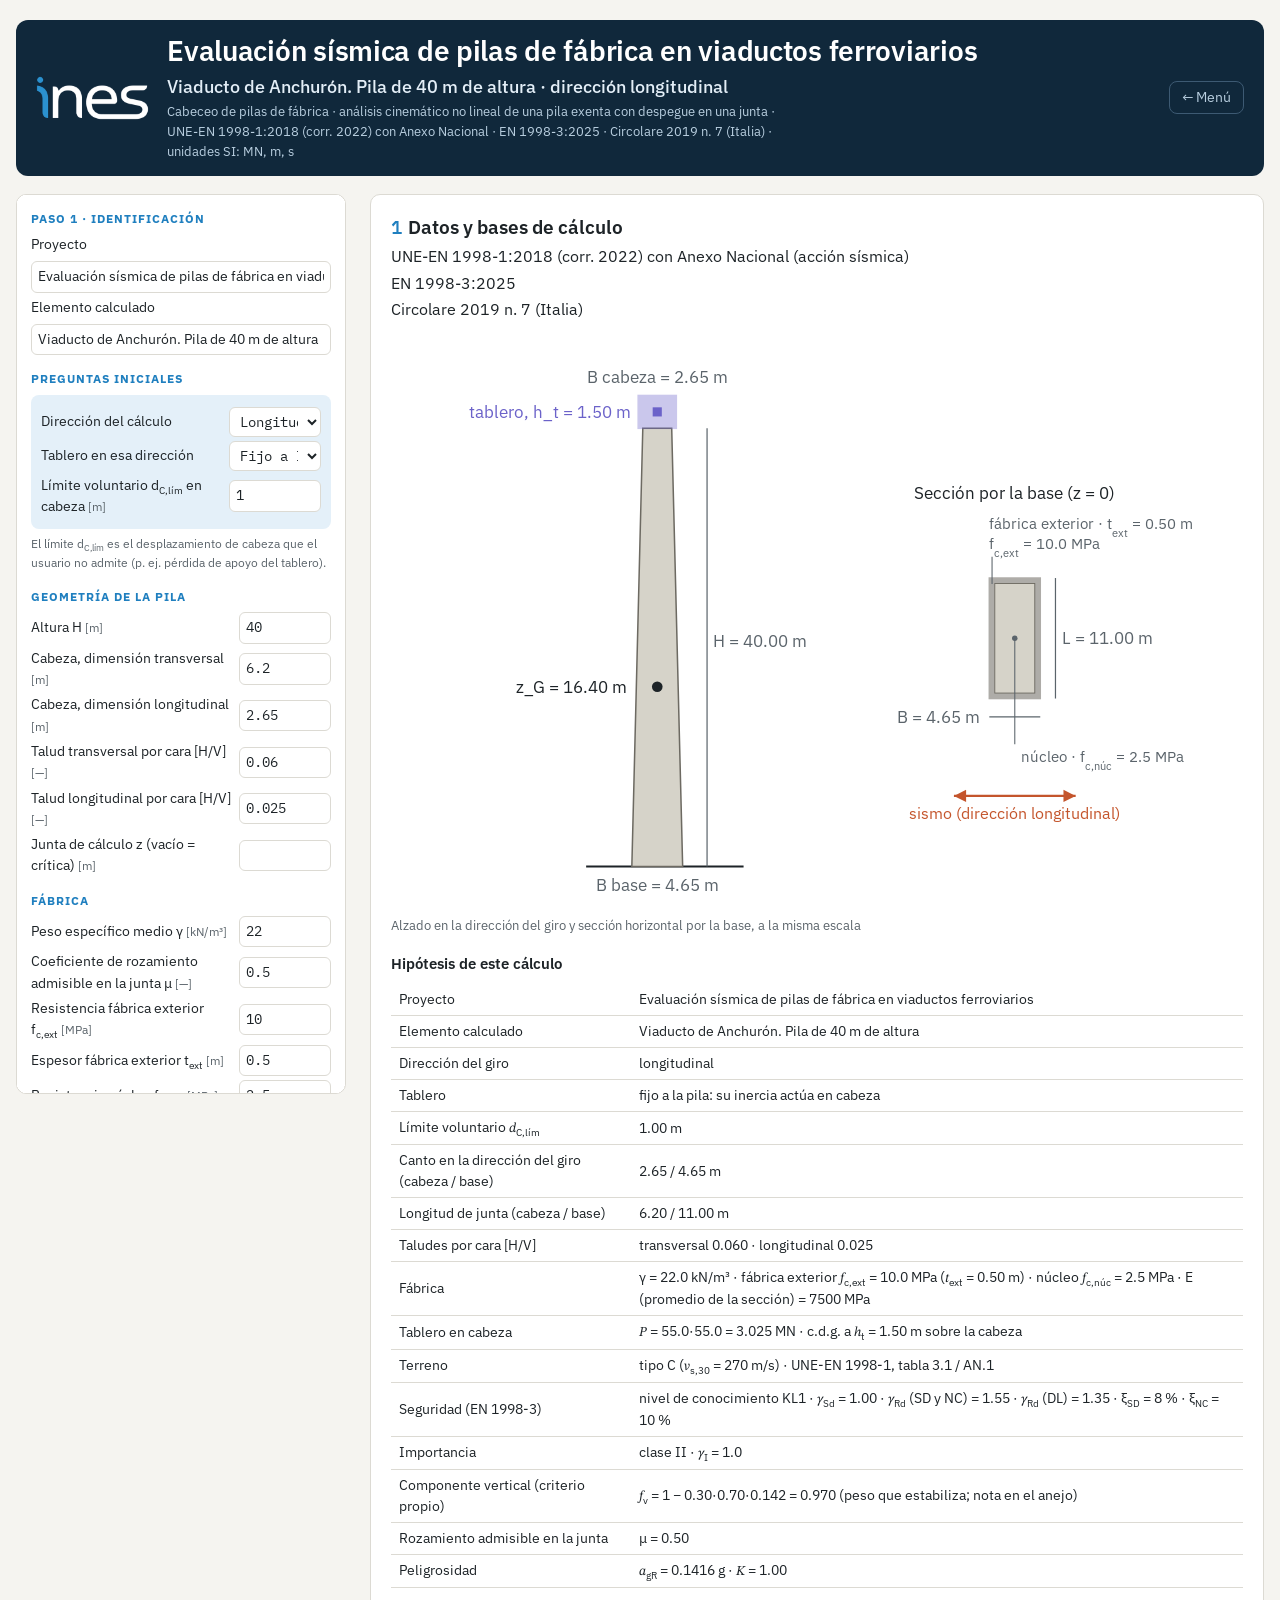
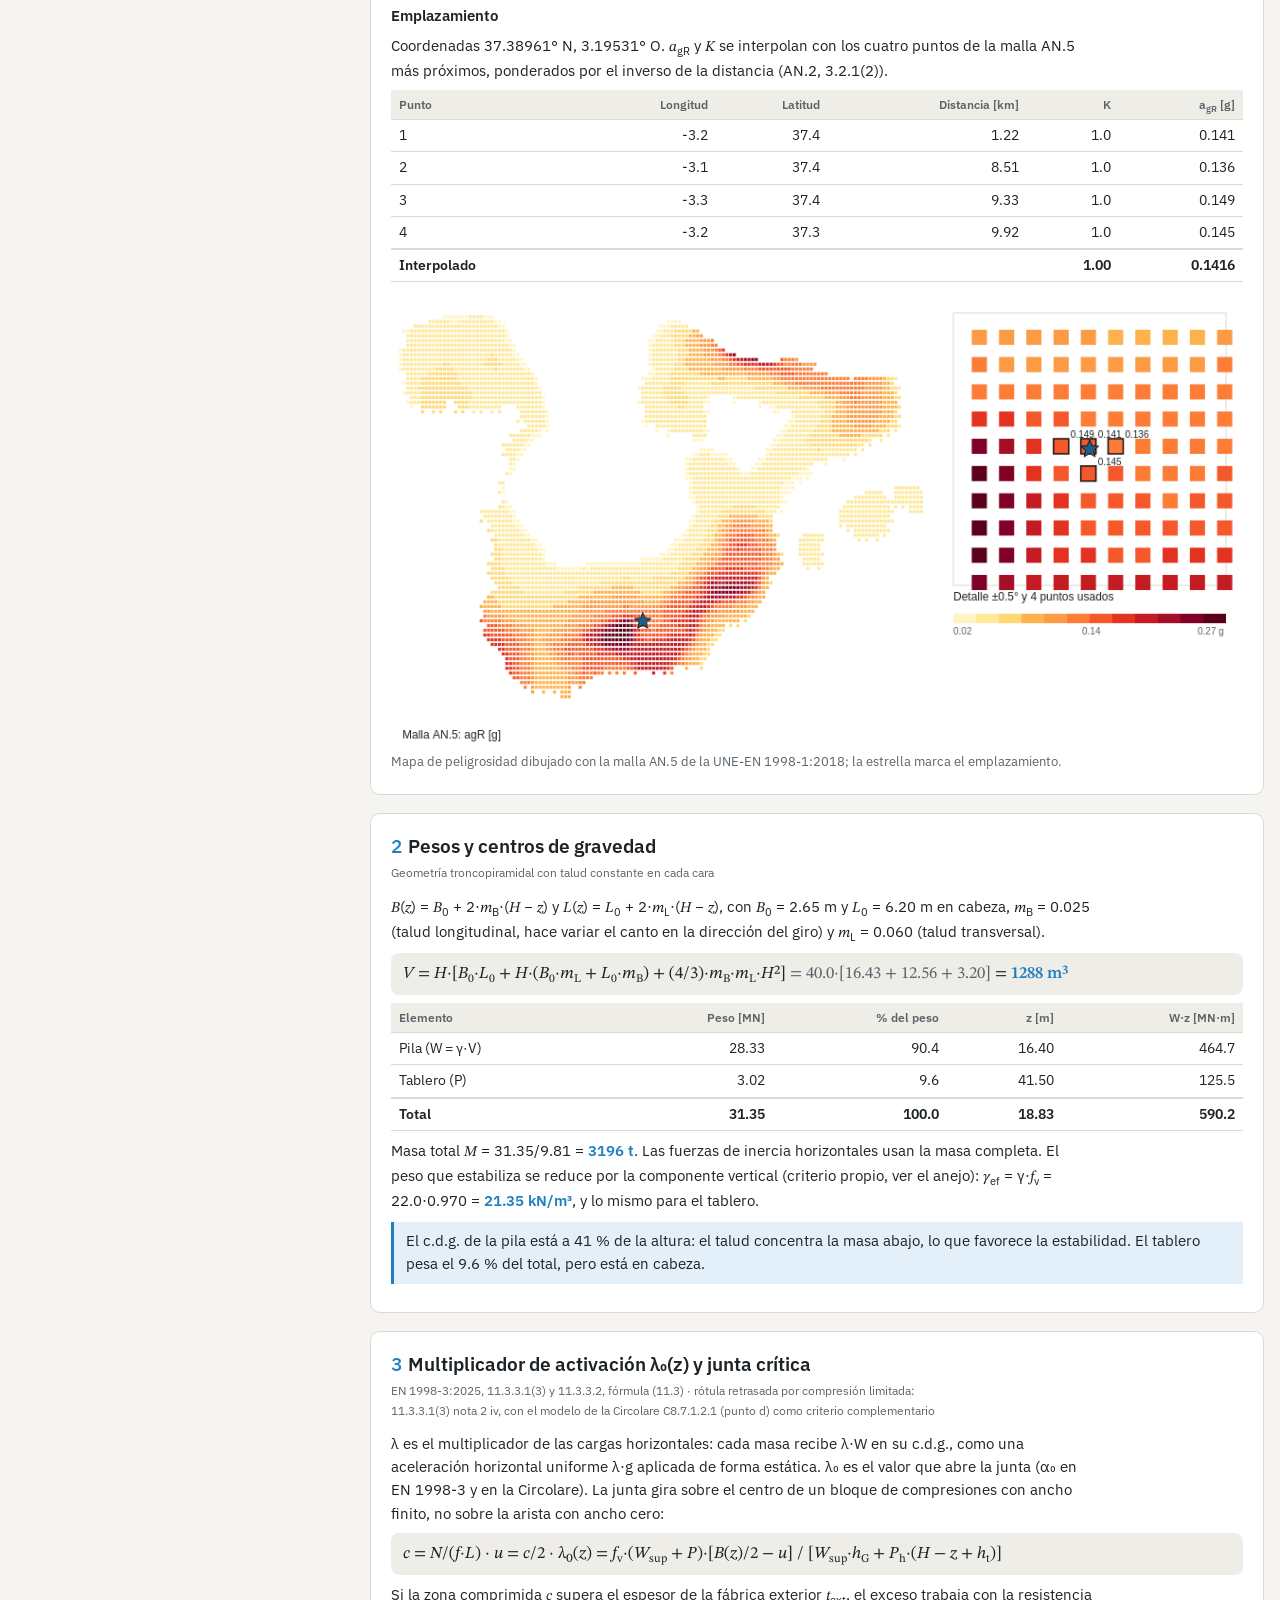
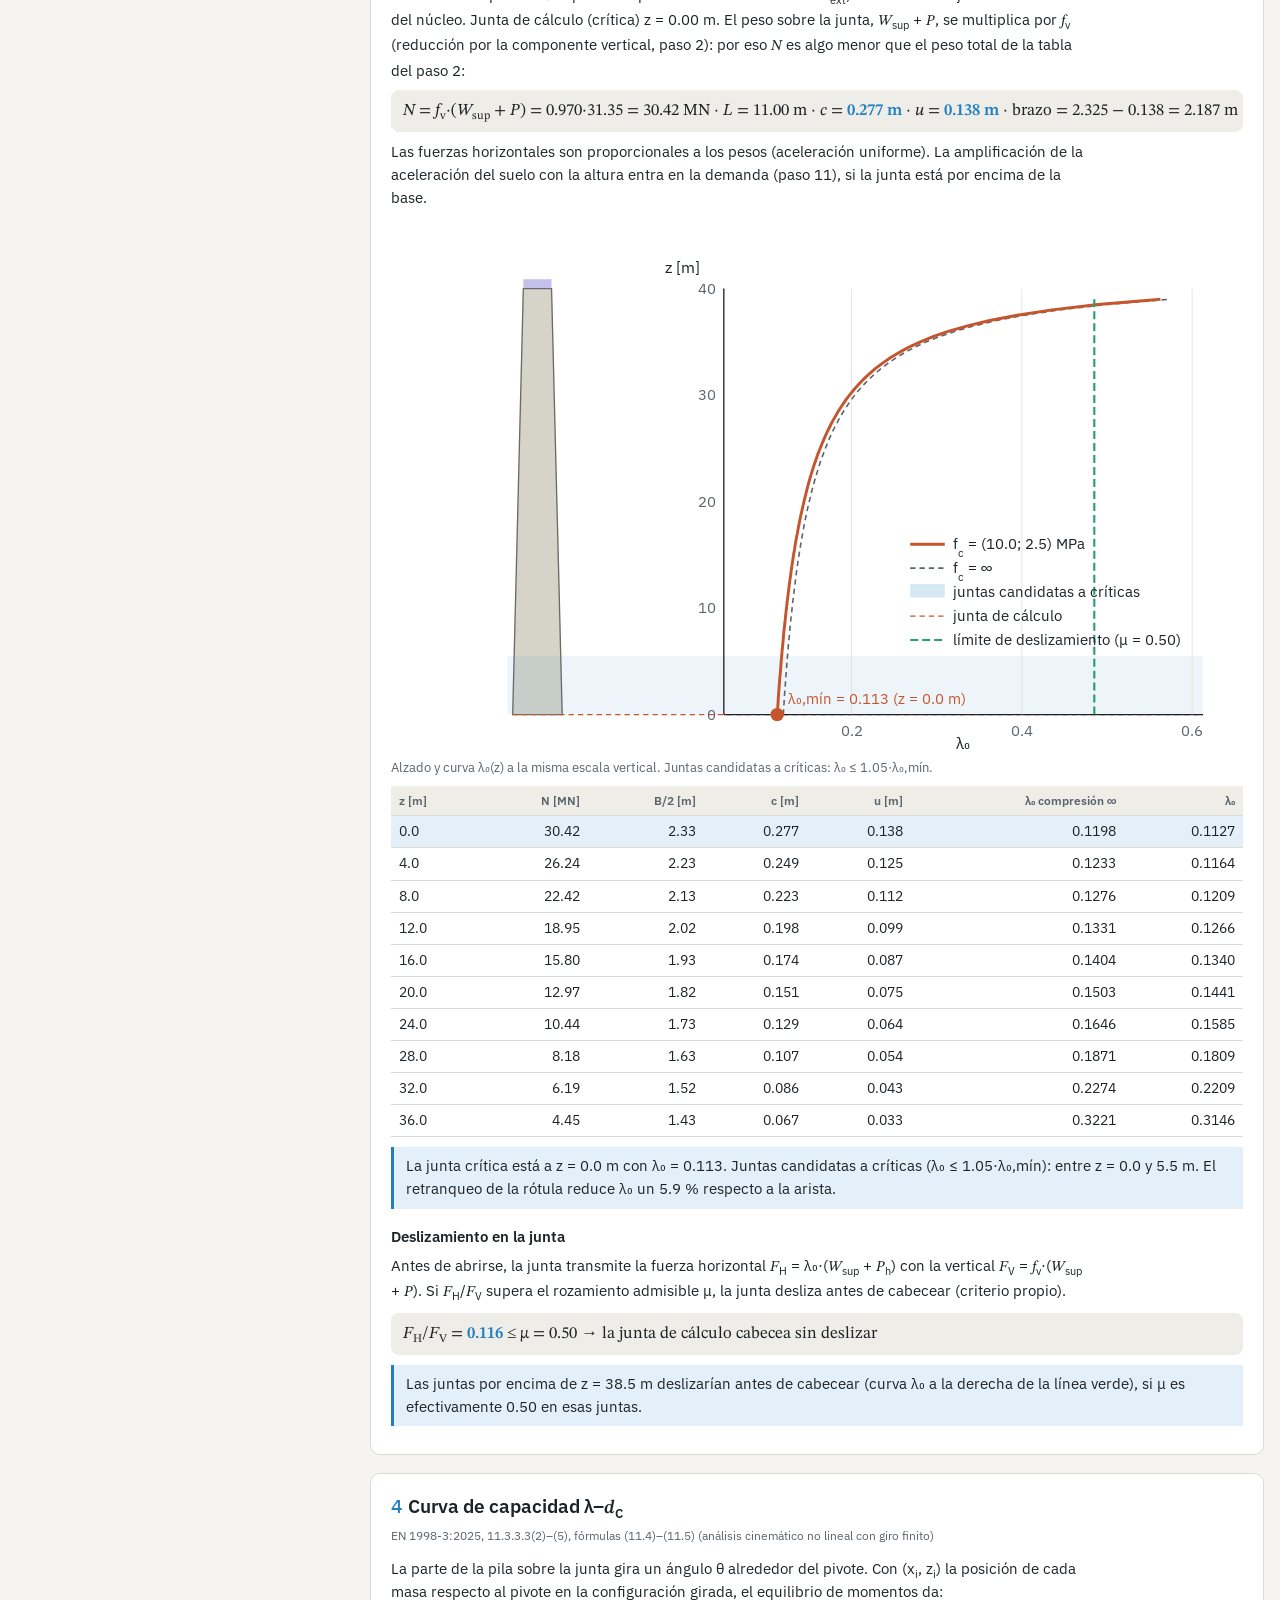
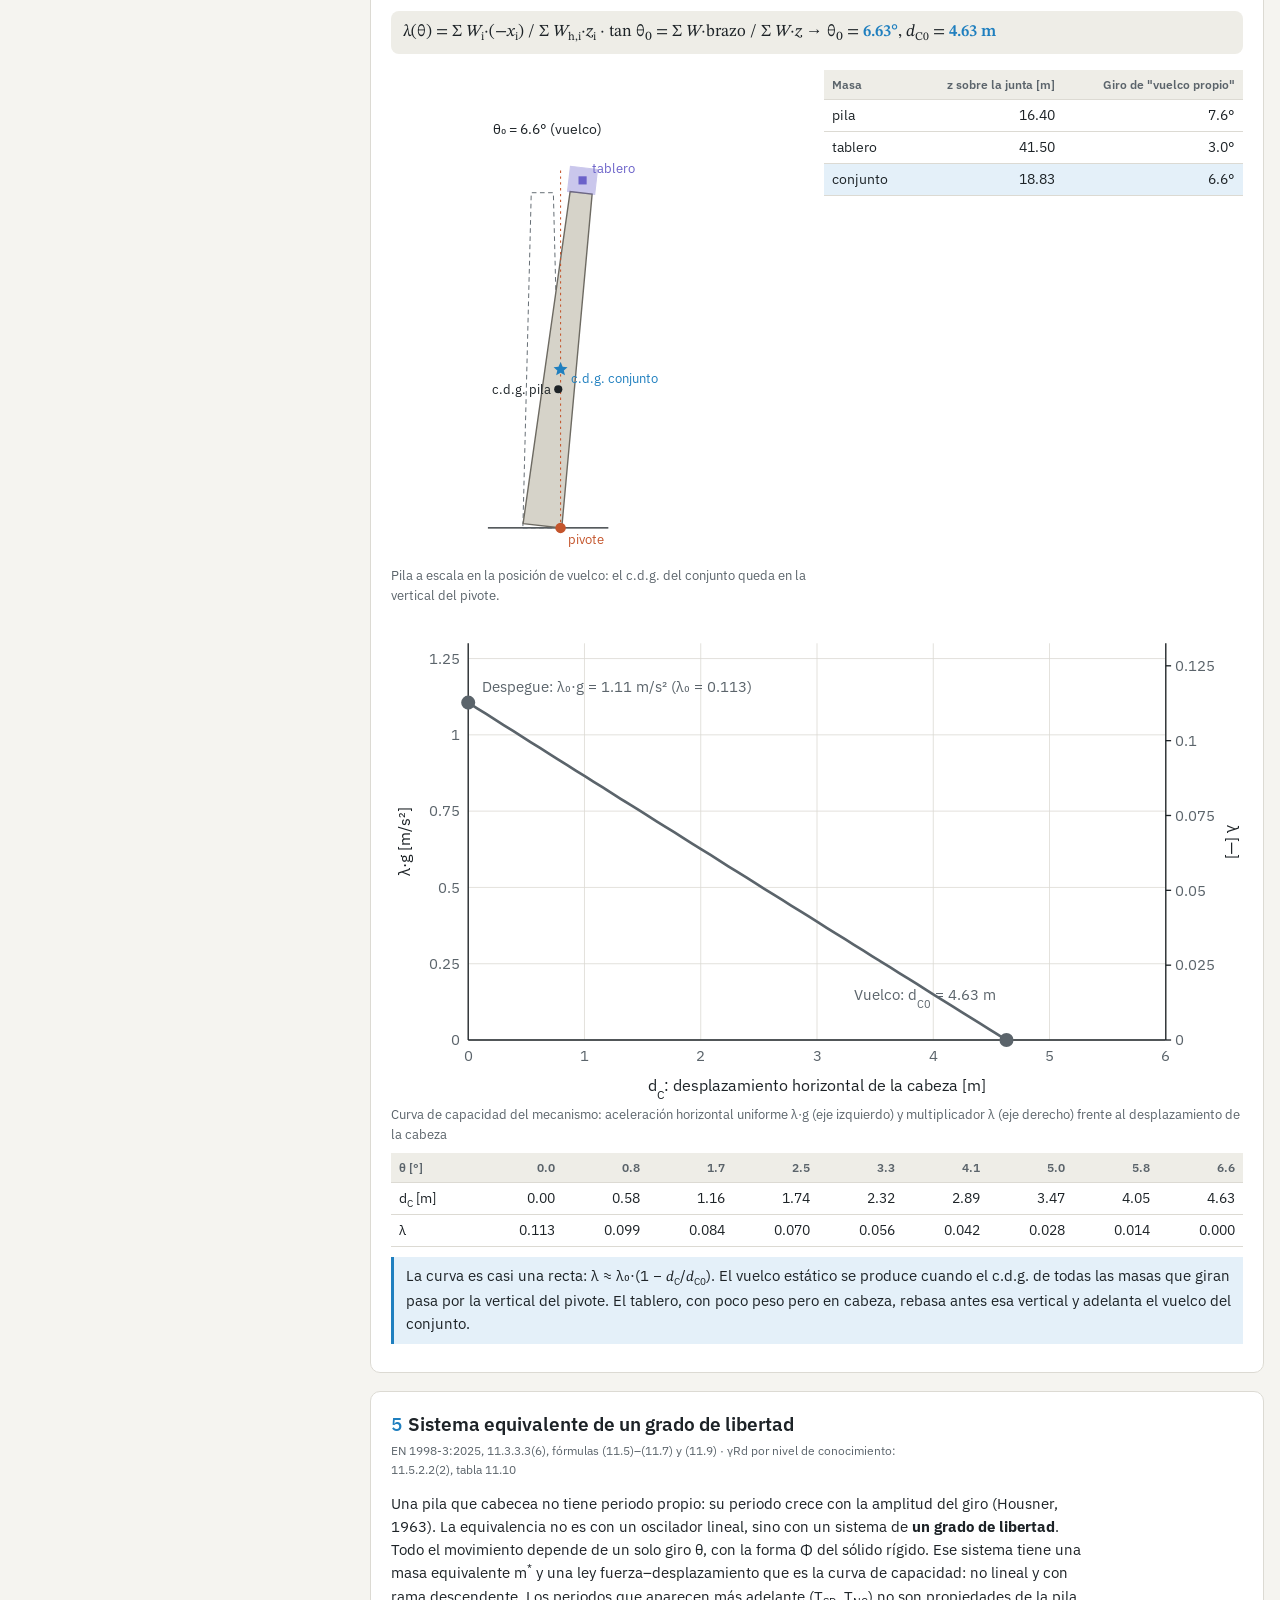
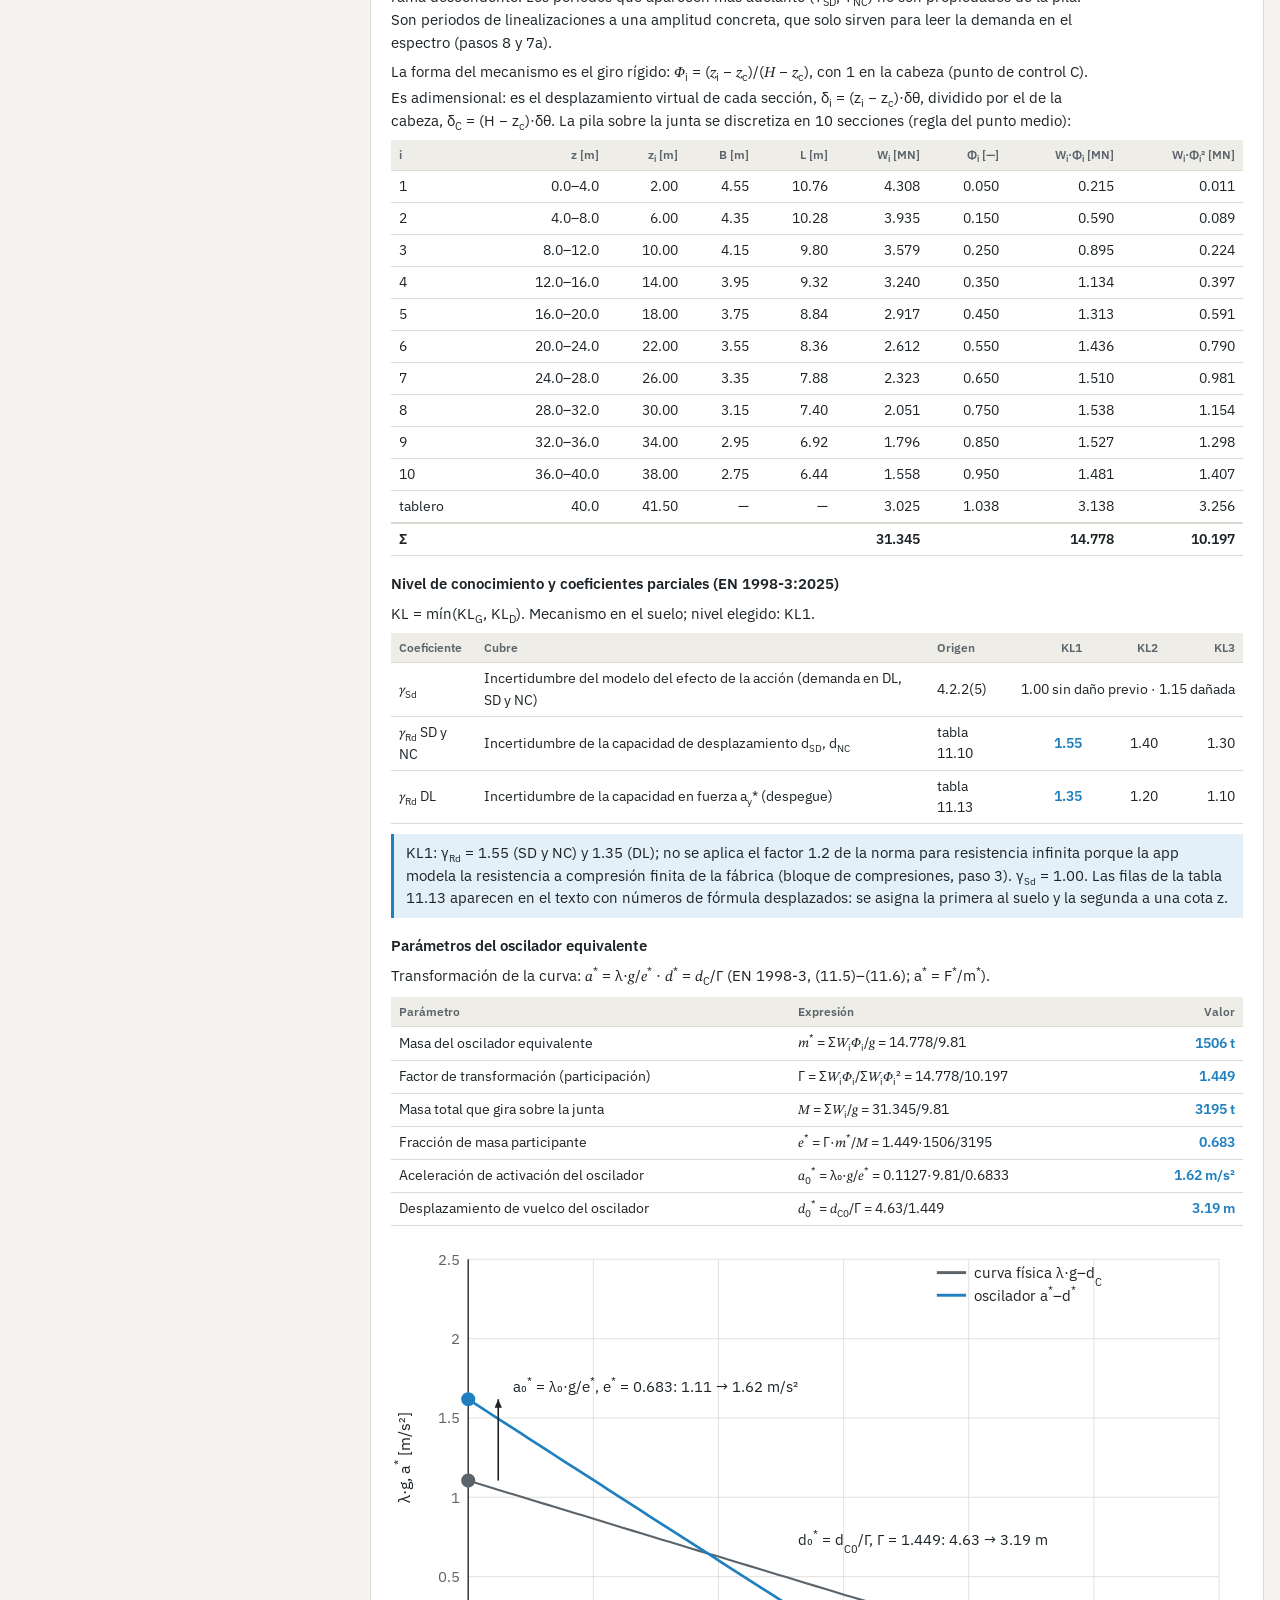
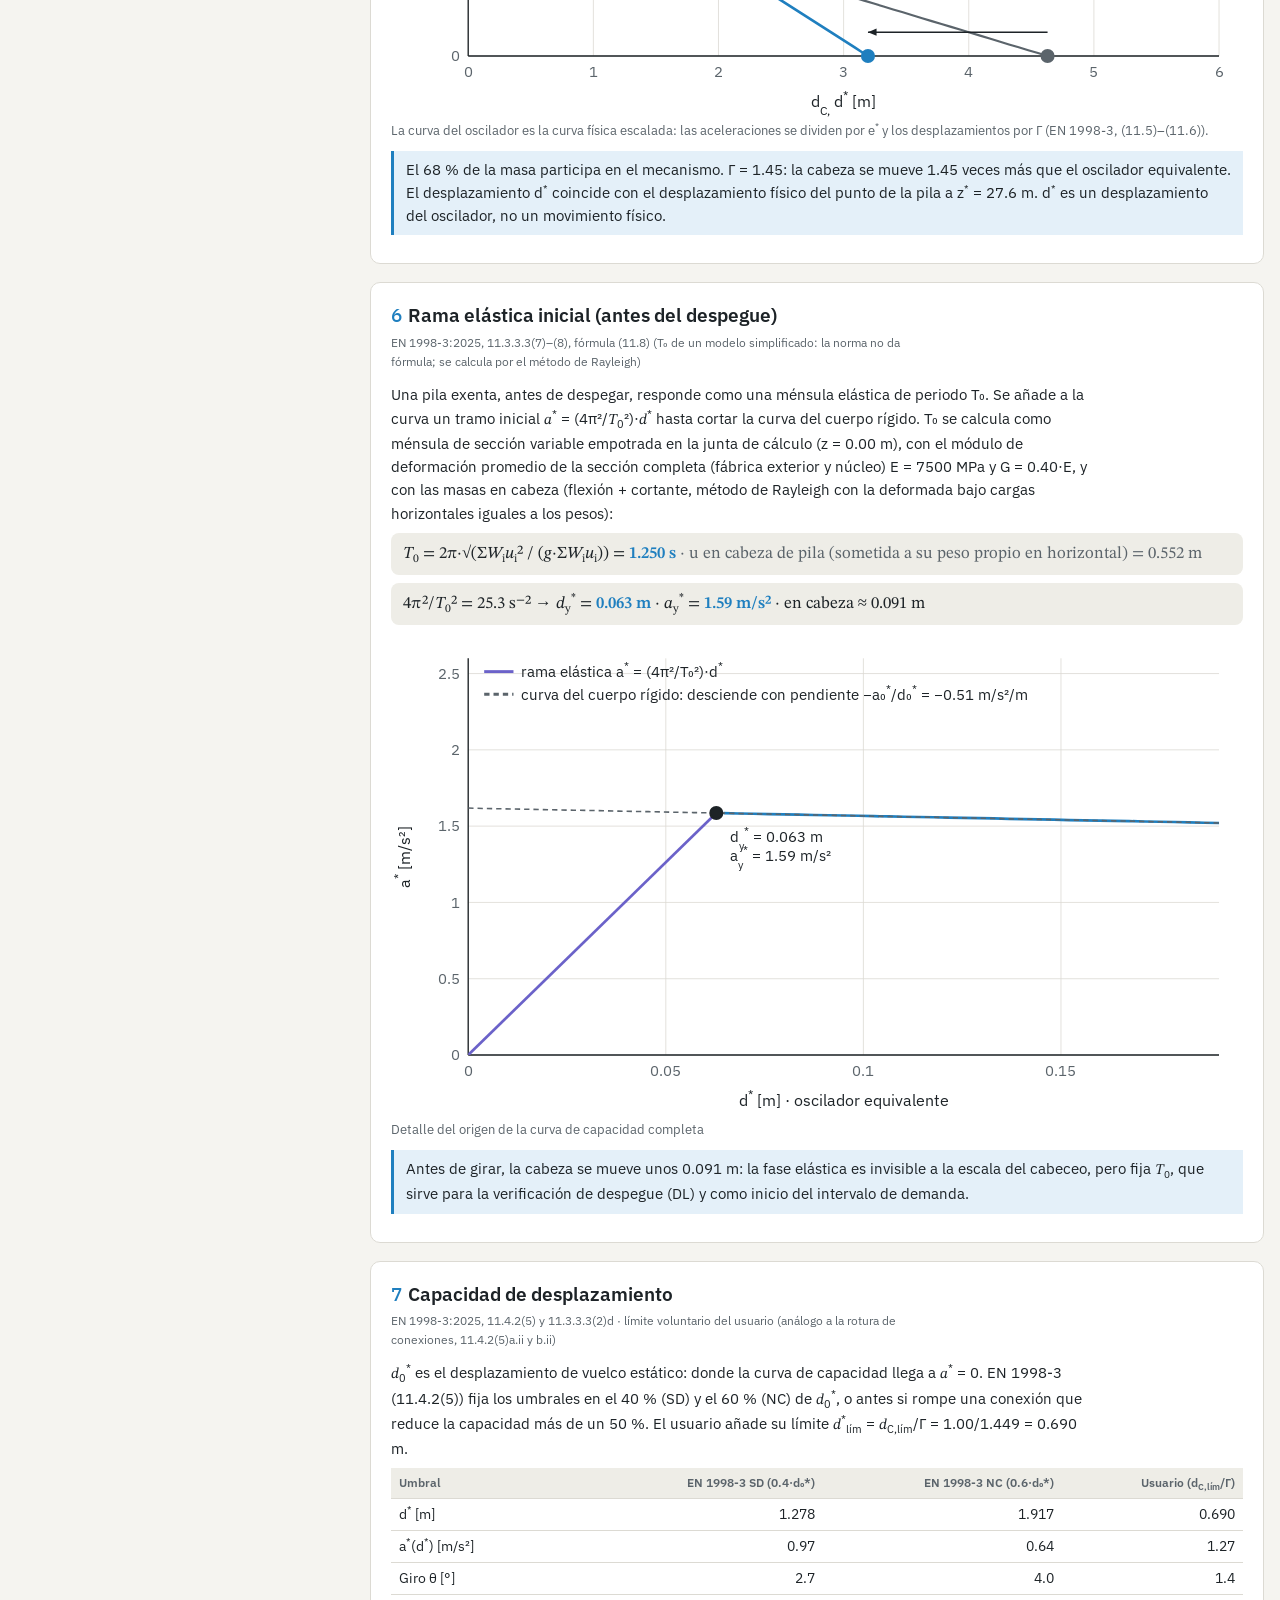
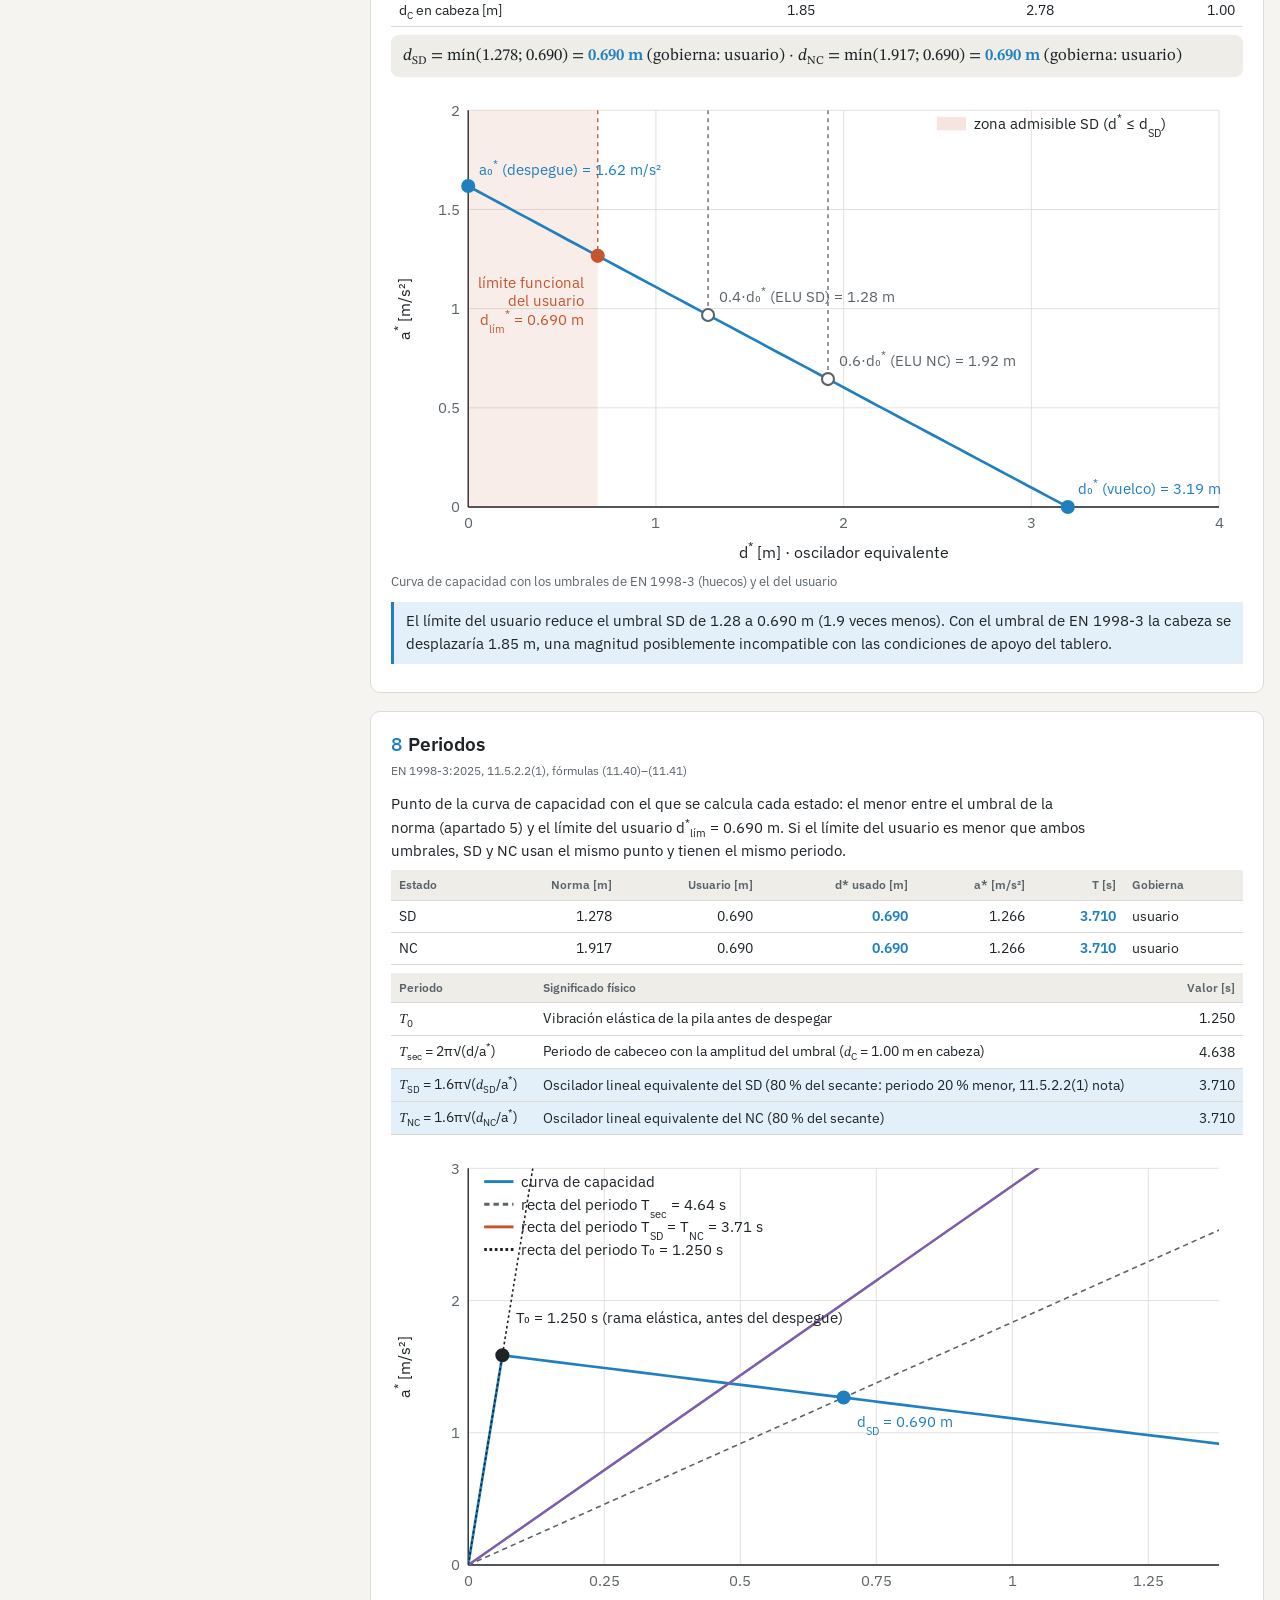
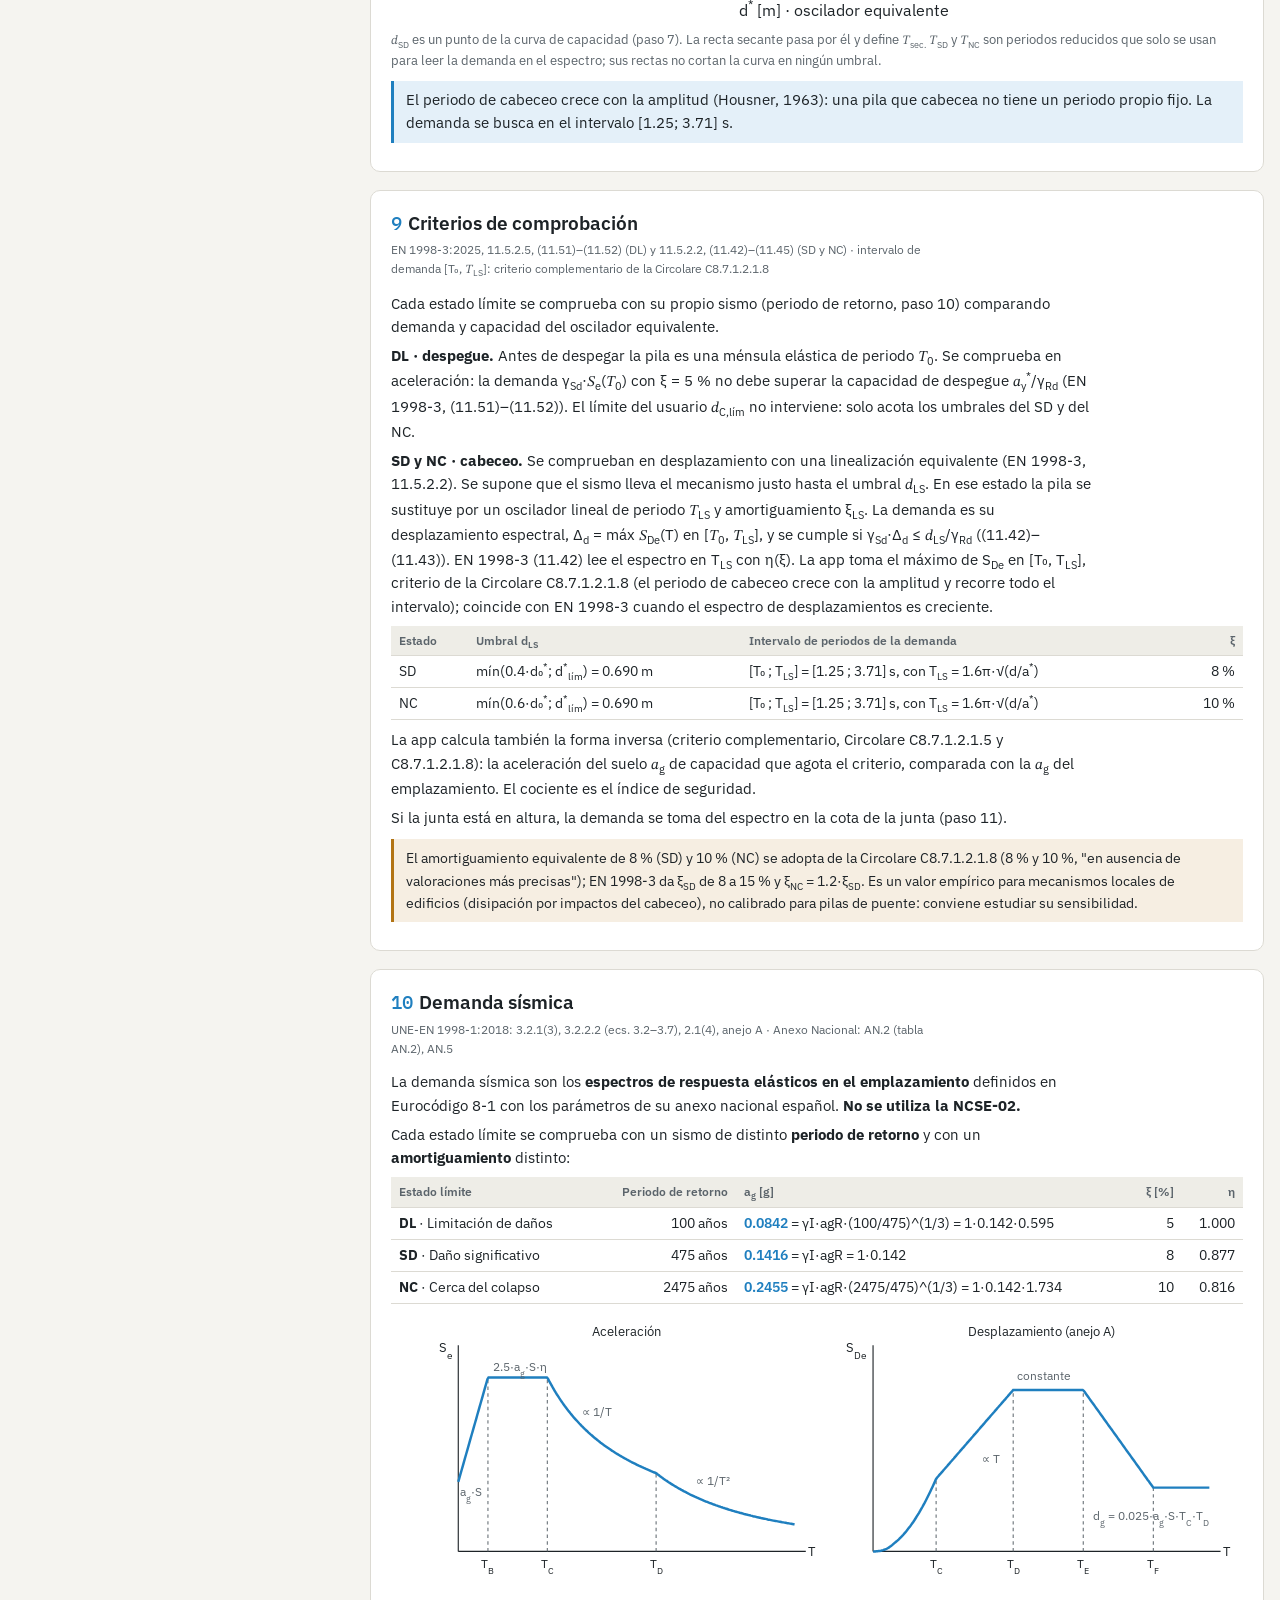
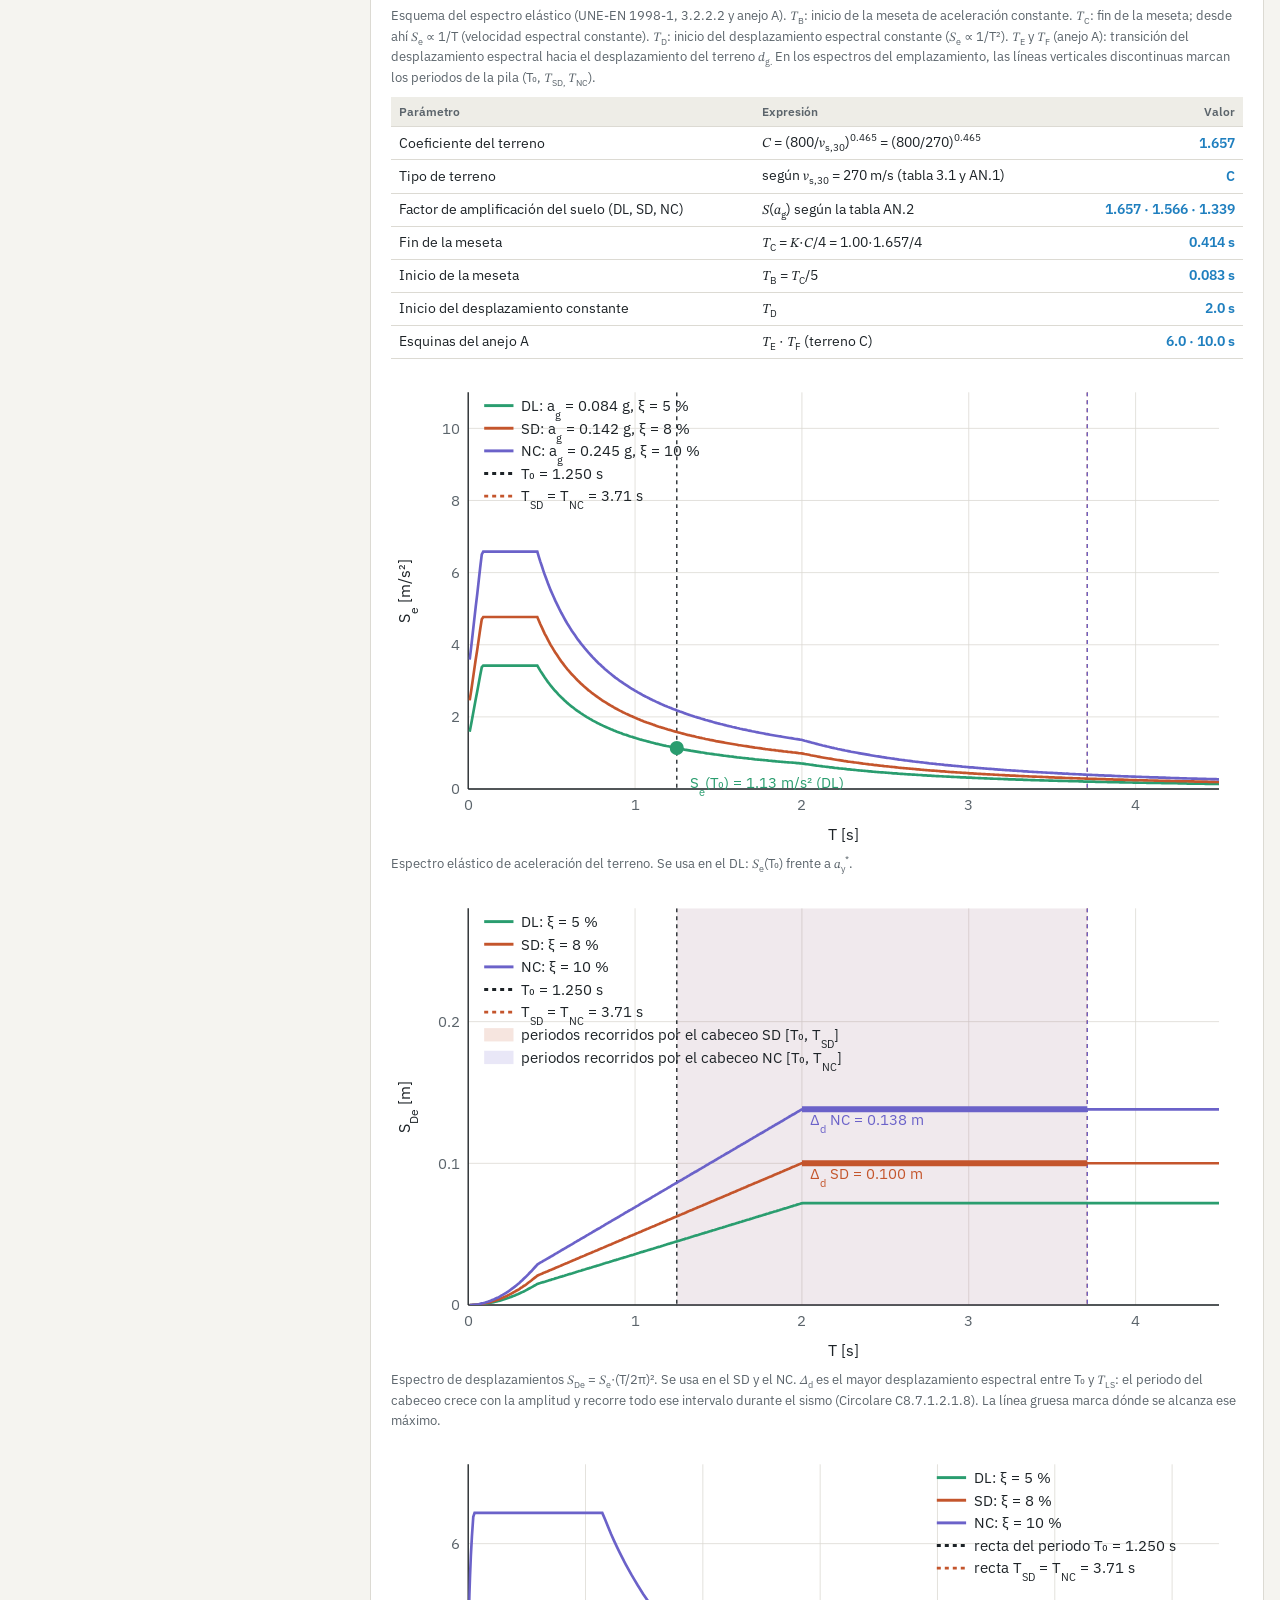
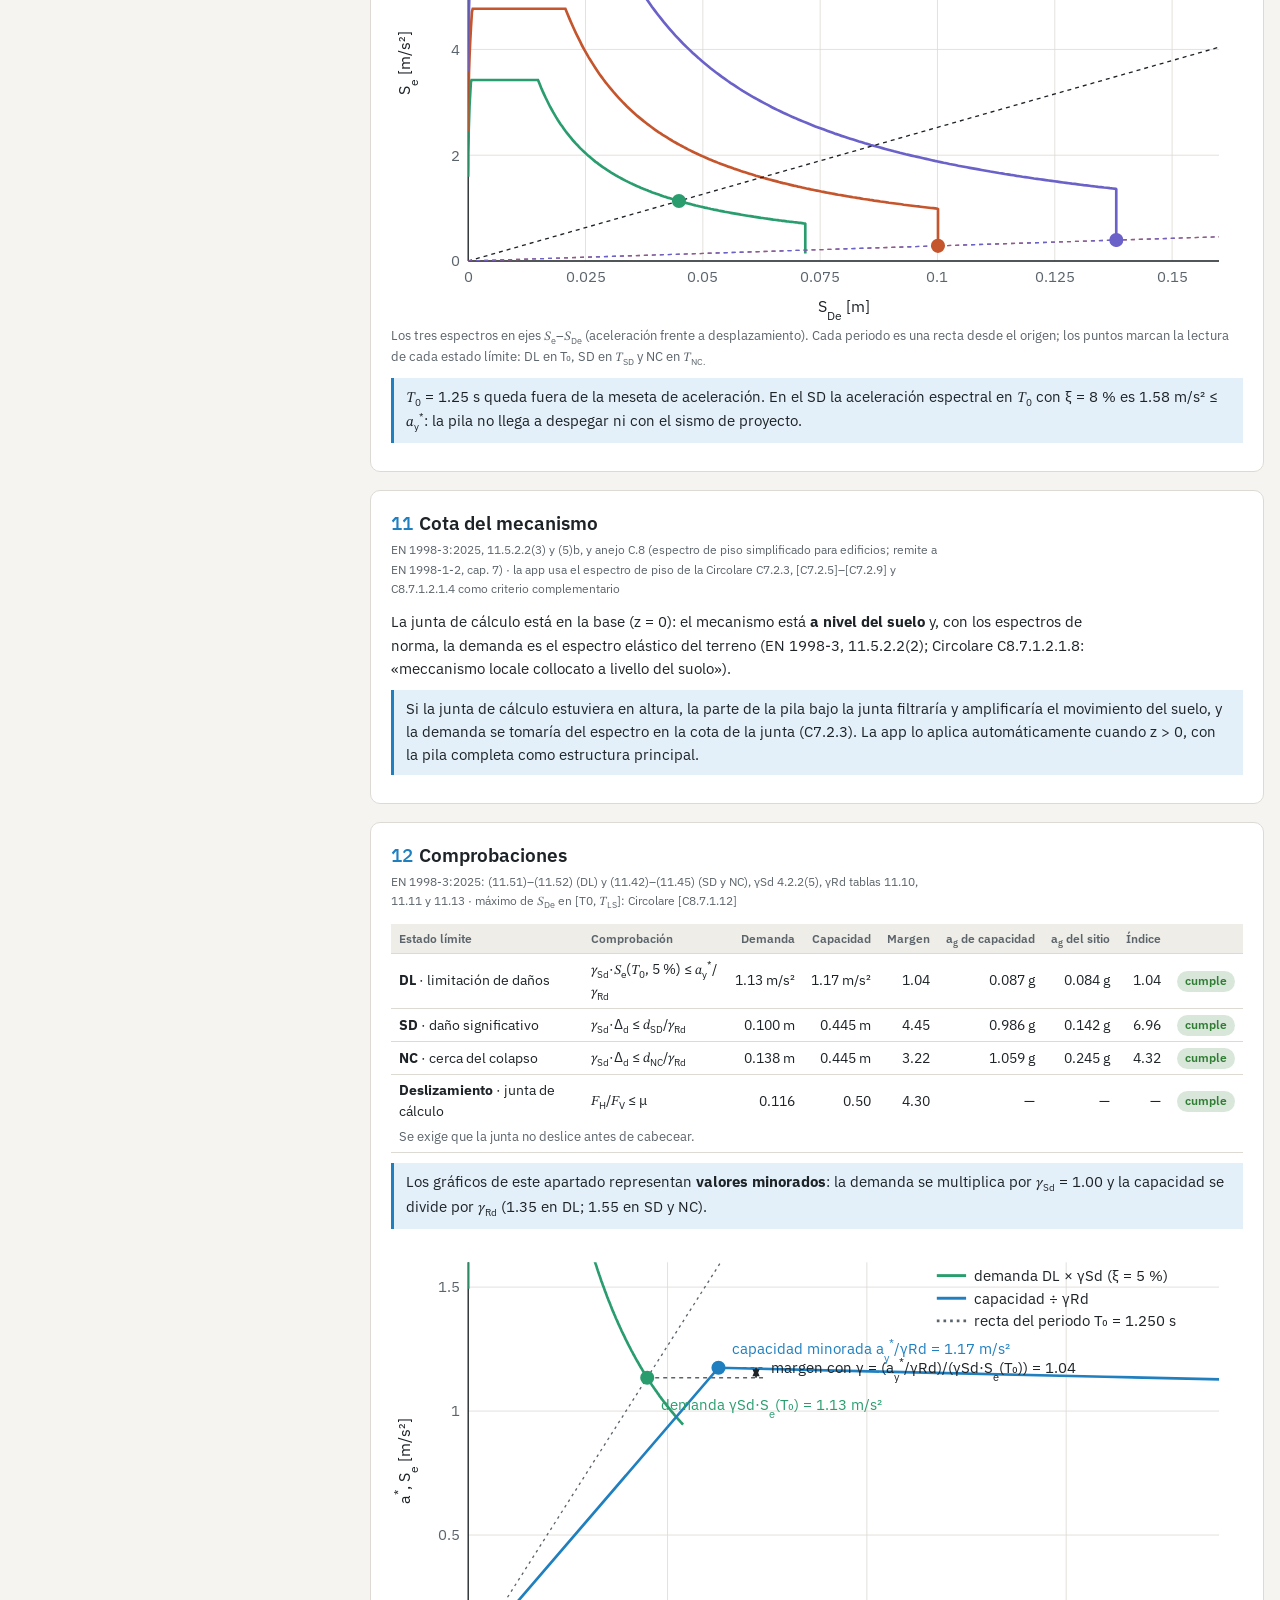
==== cabeceo/index.html @ 95ec1828 "Cabeceo: quita la frase sobre la comprobación visual en el paso de comprobaciones Co-Authored-By: Cl" ====
<!doctype html><html lang="es"><head><meta charset="utf-8"><meta name="viewport" content="width=device-width, initial-scale=1">
<title>Cabeceo de pilas de fábrica</title>
<link rel="preconnect" href="https://fonts.googleapis.com">
<link rel="stylesheet" href="https://fonts.googleapis.com/css2?family=IBM+Plex+Mono:wght@400;500&family=IBM+Plex+Sans:wght@400;500;600&family=STIX+Two+Text:ital@0;1&display=swap">
<style>
/* Marca Ines: azul #2b91cf sobre banda marino. Layout: panel de datos fijo a la izquierda + memoria de cálculo por pasos a la derecha; una columna en móvil */
:root{
  --bg:#f5f4f0; --paper:#ffffff; --ink:#1d2327; --muted:#5b646b; --line:#dcdad3; --soft:#eeede7;
  --accent:#1f7fbf; --accent-soft:#e4f0f9; --brand:#2b91cf; --band:#10283b; --coral:#c4552c; --amber:#b27414; --violet:#6b62c9; --sky:#2a9d6f; --ok:#2e7d32; --bad:#b3261e;
  --pier:#d6d3c9; --pier-line:#6d6a62;
  --f-ui:"IBM Plex Sans",system-ui,-apple-system,"Segoe UI",sans-serif;
  --f-math:"STIX Two Text","Cambria Math","Times New Roman",serif;
  --f-mono:"IBM Plex Mono",ui-monospace,Menlo,monospace;
}
@media (prefers-color-scheme:dark){:root:not([data-theme="light"]){
  --bg:#15181a; --paper:#1d2124; --ink:#e6e8e8; --muted:#9aa3a8; --line:#343a3e; --soft:#262b2e;
  --accent:#5cb3ea; --accent-soft:#13293a; --brand:#2b91cf; --band:#0c1e2c; --coral:#ee8a62; --amber:#e3a94a; --violet:#a39cf0; --sky:#5fd1a0; --ok:#6ccf73; --bad:#f28b82;
  --pier:#4a4943; --pier-line:#a6a398; color-scheme:dark}}
:root[data-theme="dark"]{
  --bg:#15181a; --paper:#1d2124; --ink:#e6e8e8; --muted:#9aa3a8; --line:#343a3e; --soft:#262b2e;
  --accent:#5cb3ea; --accent-soft:#13293a; --brand:#2b91cf; --band:#0c1e2c; --coral:#ee8a62; --amber:#e3a94a; --violet:#a39cf0; --sky:#5fd1a0; --ok:#6ccf73; --bad:#f28b82;
  --pier:#4a4943; --pier-line:#a6a398; color-scheme:dark}
*{box-sizing:border-box}
body{background:var(--bg);color:var(--ink);font-family:var(--f-ui);font-size:15px;line-height:1.55;margin:0;padding-inline:16px;padding-block:20px 60px}
.wrap{max-width:1320px;margin:0 auto;display:grid;grid-template-columns:330px minmax(0,1fr);gap:24px;align-items:start}
@media (max-width:900px){.wrap{grid-template-columns:minmax(0,1fr)}}
header.top{max-width:1320px;margin:0 auto 18px;display:flex;flex-wrap:wrap;gap:10px 24px;align-items:center;justify-content:space-between;background:var(--band);color:#fff;border-radius:12px;padding:14px 20px}
header.top .brand{display:flex;align-items:center;gap:18px;min-width:0}
header.top img{height:44px;width:auto;flex:none}
header.top a.back{color:#b9cfe0;font-size:.85rem;text-decoration:none;border:1px solid #3d5a73;border-radius:8px;padding:5px 12px;white-space:nowrap}
header.top a.back:hover{color:#fff;border-color:#fff}
header.top .sub{color:#b9cfe0}
header.top .refs{color:#b9cfe0}
header.top h1{color:#fff;font-size:1.75rem;line-height:1.2}
header.top .elem{color:#e3eef7;font-size:1.15rem;font-weight:500;margin:4px 0 2px}
header.top .sub{font-size:.8rem}
h1{font-size:1.65rem;margin:0;font-weight:600;letter-spacing:-.01em;text-wrap:balance}
.sub{color:var(--muted);font-size:.9rem;margin:2px 0 0}
.refs{font-size:.78rem;color:var(--muted);text-align:right}
aside{position:sticky;top:env(safe-area-inset-top,0px);max-height:100vh;overflow:auto;background:var(--paper);border:1px solid var(--line);border-radius:10px;padding:14px 14px 18px}
@media (max-width:900px){aside{position:static;max-height:none}}
aside h2{font-size:.78rem;text-transform:uppercase;letter-spacing:.08em;color:var(--accent);margin:14px 0 6px}
aside h2:first-child{margin-top:0}
.q{background:var(--accent-soft);border-radius:8px;padding:8px 10px;margin-bottom:6px}
.fld{display:grid;grid-template-columns:minmax(0,1fr) 92px;gap:6px;align-items:center;margin:4px 0;font-size:.86rem}
.fld label{color:var(--ink)}
.fld .u{color:var(--muted);font-size:.78rem}
.tip{position:relative;display:inline-block;margin-left:4px;color:var(--accent);cursor:help;font-size:.8rem;outline:none}
.tip .tipbox{display:none;position:fixed;z-index:20;width:270px;padding:8px 10px;background:var(--paper);color:var(--ink);border:1px solid var(--line, #dcdad3);border-radius:6px;box-shadow:0 4px 14px rgba(0,0,0,.18);font-size:.78rem;line-height:1.4;text-align:left;white-space:normal;box-sizing:border-box}
.tip:hover .tipbox,.tip:focus .tipbox,.tip:focus-within .tipbox{display:block}
.tip table{border-collapse:collapse;width:100%;margin-top:4px}.tip td{padding:1px 4px;border-top:1px solid var(--line, #dcdad3);text-align:left;vertical-align:top;white-space:normal}
input,select{font:inherit;font-size:.86rem;width:100%;padding:4px 6px;border:1px solid var(--line);border-radius:6px;background:var(--paper);color:var(--ink);font-family:var(--f-mono)}
input:focus,select:focus{outline:2px solid var(--accent);outline-offset:0}
.hint{font-size:.76rem;color:var(--muted);margin:2px 0 6px}
nav.steps{display:flex;flex-wrap:wrap;gap:4px;margin-top:12px}
nav.steps a{font-size:.76rem;text-decoration:none;color:var(--ink);border:1px solid var(--line);border-radius:999px;padding:2px 8px}
nav.steps a:hover{border-color:var(--accent);color:var(--accent)}
main{min-width:0;display:flex;flex-direction:column;gap:18px}
section{background:var(--paper);border:1px solid var(--line);border-radius:10px;padding:18px 20px;min-width:0}
section h2{font-size:1.18rem;margin:0 0 2px;font-weight:600;text-wrap:balance}
section h2 .n{color:var(--accent);font-family:var(--f-mono);font-weight:500;margin-right:6px}
.cite{font-size:.78rem;color:var(--muted);margin:0 0 12px}
.norms{font-size:1rem;color:var(--ink);margin:0 0 2px}
section h3{font-size:.95rem;margin:16px 0 6px;font-weight:600}
p{margin:6px 0;max-width:78ch}
.m{font-family:var(--f-math);font-size:1.06em}
.m i,i.v{font-family:var(--f-math);font-style:italic}
sub,sup{font-size:.7em;line-height:0}
.eq{font-family:var(--f-math);font-size:1.05rem;background:var(--soft);border-radius:8px;padding:8px 12px;margin:8px 0;overflow-x:auto;white-space:nowrap}
.eq .tag{float:right;font-family:var(--f-ui);font-size:.75rem;color:var(--muted);margin-left:16px}
.eq .s{color:var(--muted)}
.res{font-weight:600;color:var(--accent)}
.interp{border-left:3px solid var(--accent);background:var(--accent-soft);padding:8px 12px;margin:10px 0;border-radius:0;font-size:.92rem}
.warn{border-left:3px solid var(--amber);background:color-mix(in srgb,var(--amber) 12%,transparent);padding:8px 12px;margin:10px 0;border-radius:0;font-size:.9rem}
.tw{overflow-x:auto;margin:8px 0}
table{border-collapse:collapse;font-size:.85rem;min-width:100%}
th,td{padding:5px 8px;border-bottom:1px solid var(--line);text-align:right;white-space:nowrap;font-variant-numeric:tabular-nums}
th{font-weight:600;color:var(--muted);font-size:.78rem;text-align:right;background:var(--soft)}
td:first-child,th:first-child{text-align:left}
td.l,th.l{text-align:left;white-space:normal}
tr.tot td{font-weight:600;border-top:2px solid var(--line)}
tr.hl td{background:var(--accent-soft)}
.fig{margin:12px 0 4px}
.fig svg{width:100%;height:auto;display:block}
.fig .cap{font-size:.8rem;color:var(--muted);margin-top:4px}
.grid2{display:grid;grid-template-columns:repeat(auto-fit,minmax(300px,1fr));gap:14px}
.grid2>*{min-width:0}
.pill{display:inline-block;font-size:.75rem;font-weight:600;padding:1px 8px;border-radius:999px}
.ok{background:color-mix(in srgb,var(--ok) 18%,transparent);color:var(--ok)}
.no{background:color-mix(in srgb,var(--bad) 18%,transparent);color:var(--bad)}
canvas{width:100%;height:auto;display:block;border-radius:8px}
svg text{font-family:var(--f-ui)}
svg .mt{font-family:var(--f-math);font-style:italic}
dl.gl{display:grid;grid-template-columns:max-content minmax(0,1fr);gap:4px 16px;font-size:.88rem}
dl.gl dt{font-family:var(--f-math)}
dl.gl dd{margin:0;color:var(--ink)}
footer{max-width:1320px;margin:16px auto 0;font-size:.78rem;color:var(--muted)}
@media (prefers-reduced-motion:reduce){*{scroll-behavior:auto}}

button{font:inherit;font-size:.84rem;padding:6px 10px;border-radius:6px;border:1px solid var(--accent);background:var(--accent);color:#fff;cursor:pointer}
button:hover{filter:brightness(1.08)}button:disabled{opacity:.6;cursor:progress}
button:focus-visible{outline:2px solid var(--brand);outline-offset:2px}
#btnPrint{background:transparent;color:var(--accent)}
@media print{aside,footer,nav.steps{display:none}.wrap{display:block}section{break-inside:auto;border:none}body{background:#fff}header.top{-webkit-print-color-adjust:exact;print-color-adjust:exact}.fig{break-inside:avoid}}

tr.req td{color:var(--muted);font-size:.8rem;white-space:normal;padding-top:0;border-bottom:1px solid var(--line)}
tr:has(+ tr.req) td{border-bottom:none}

</style>
<header class="top"><div class="brand"><img src="[data-uri]" alt="Ines"><div><h1 id="projTitle"></h1><p class="elem" id="elemLine"></p><p class="sub">Cabeceo de pilas de fábrica · análisis cinemático no lineal de una pila exenta con despegue en una junta · UNE-EN 1998-1:2018 (corr. 2022) con Anexo Nacional · EN 1998-3:2025 · Circolare 2019 n. 7 (Italia) · unidades SI: MN, m, s</p></div></div><a class="back" href="../index.html">← Menú</a>
</header>
<div class="wrap"><aside id="form" aria-label="Datos"></aside><main id="main"></main></div>
<footer>Ines · Prototipo de cálculo. Todos los resultados, textos e interpretaciones se generan con reglas programadas, sin intervención de IA. Los resultados dependen de las hipótesis indicadas en cada paso; revísalas antes de usarlos.</footer>
<script>
const GRID = "-30,352,10,155;-54,362,11,93;-49,364,10,135;-35,365,10,171;-29,352,10,150;-53,362,11,97;-48,364,10,142;-34,365,10,178;-28,352,12,143;-52,362,11,103;-47,364,10,147;-33,365,10,185;-30,353,10,160;-51,362,11,107;-46,364,10,148;-32,365,10,191;-29,353,10,156;-50,362,11,119;-45,364,10,147;-31,365,10,192;-28,353,10,149;-49,362,11,128;-44,364,10,144;-30,365,10,193;-30,354,10,165;-48,362,10,133;-43,364,10,141;-29,365,10,193;-29,354,10,160;-47,362,10,135;-42,364,10,138;-28,365,10,193;-28,354,10,155;-46,362,10,134;-41,364,10,134;-27,365,10,193;-54,358,11,93;-68,363,13,160;-40,364,10,133;-26,365,10,190;-53,358,11,95;-67,363,13,159;-39,364,10,134;-25,365,10,185;-52,358,11,99;-66,363,13,149;-38,364,10,134;-24,365,10,174;-62,359,13,111;-65,363,13,138;-37,364,10,137;-23,365,10,151;-59,359,12,90;-64,363,13,129;-36,364,10,142;-22,365,10,134;-56,359,11,88;-63,363,13,120;-35,364,10,154;-21,365,10,122;-54,359,11,91;-62,363,13,116;-34,364,10,171;-20,365,10,107;-53,359,11,95;-61,363,12,99;-33,364,10,184;-19,365,10,94;-52,359,11,99;-60,363,12,97;-32,364,10,189;-18,365,10,86;-64,360,13,136;-59,363,12,97;-31,364,10,191;-17,365,10,81;-62,360,13,118;-58,363,12,88;-30,364,10,193;-16,365,10,77;-61,360,12,99;-57,363,11,86;-29,364,10,193;-69,366,13,165;-60,360,12,95;-56,363,11,87;-28,364,10,192;-68,366,13,159;-59,360,12,94;-55,363,11,91;-27,364,10,189;-67,366,13,156;-58,360,12,90;-54,363,11,95;-26,364,10,183;-66,366,13,146;-57,360,12,86;-53,363,11,99;-25,364,10,172;-65,366,13,136;-56,360,11,86;-52,363,11,104;-24,364,10,149;-64,366,13,127;-55,360,11,87;-51,363,11,113;-20,364,10,96;-63,366,13,119;-54,360,11,90;-50,363,11,124;-16,364,10,78;-62,366,13,114;-53,360,11,94;-49,363,10,133;-69,365,13,166;-61,366,12,99;-52,360,11,100;-48,363,10,140;-68,365,13,160;-60,366,12,95;-49,360,11,121;-47,363,10,139;-67,365,13,158;-59,366,11,92;-65,361,13,139;-46,363,10,139;-66,365,13,147;-58,366,11,90;-64,361,13,133;-45,363,10,140;-65,365,13,136;-57,366,11,93;-63,361,13,120;-44,363,10,138;-64,365,13,128;-56,366,11,103;-62,361,13,117;-43,363,10,136;-63,365,13,120;-55,366,11,115;-61,361,12,99;-41,363,10,130;-62,365,13,114;-54,366,11,129;-60,361,12,96;-39,363,10,129;-61,365,12,99;-53,366,10,134;-59,361,12,92;-37,363,10,132;-60,365,12,96;-52,366,10,133;-58,361,12,89;-34,363,10,158;-59,365,12,90;-51,366,10,130;-57,361,11,85;-29,363,10,187;-58,365,11,90;-50,366,10,134;-56,361,11,85;-26,363,10,161;-57,365,11,89;-49,366,10,137;-55,361,11,86;-24,363,10,131;-56,365,11,97;-48,366,10,144;-54,361,11,92;-69,364,13,165;-55,365,11,103;-47,366,10,150;-53,361,11,94;-68,364,13,160;-54,365,11,112;-46,366,10,153;-52,361,11,101;-67,364,13,159;-53,365,11,118;-45,366,10,155;-51,361,11,107;-66,364,13,150;-52,365,11,124;-44,366,10,156;-50,361,11,116;-65,364,13,137;-51,365,10,125;-43,366,10,157;-49,361,11,123;-64,364,13,128;-50,365,10,131;-42,366,10,158;-48,361,11,129;-63,364,13,120;-49,365,10,136;-41,366,10,155;-67,362,13,158;-62,364,13,114;-48,365,10,143;-40,366,10,154;-66,362,13,148;-61,364,12,99;-47,365,10,148;-39,366,10,154;-65,362,13,138;-60,364,12,95;-46,365,10,151;-38,366,10,157;-64,362,13,130;-59,364,12,97;-45,365,10,152;-37,366,10,165;-63,362,13,120;-58,364,11,89;-44,365,10,152;-36,366,10,178;-62,362,13,116;-57,364,11,87;-43,365,10,151;-35,366,10,181;-61,362,12,99;-56,364,11,92;-42,365,10,148;-34,366,10,183;-60,362,12,98;-55,364,11,95;-41,365,10,142;-33,366,10,188;-59,362,12,97;-54,364,11,100;-40,365,10,141;-32,366,10,191;-58,362,12,89;-53,364,11,105;-39,365,10,143;-31,366,10,193;-57,362,11,84;-52,364,11,112;-38,365,10,143;-30,366,10,194;-56,362,11,88;-51,364,11,122;-37,365,10,147;-29,366,10,194;-55,362,11,87;-50,364,10,129;-36,365,10,157;-28,366,10,193;-27,366,10,192;-21,367,10,151;-17,368,10,95;-15,369,10,85;-26,366,10,191;-20,367,10,131;-16,368,10,86;-14,369,10,79;-25,366,10,189;-19,367,10,112;-15,368,10,80;-13,369,10,74;-24,366,10,184;-18,367,10,98;-14,368,10,75;-74,370,13,167;-23,366,10,174;-17,367,10,88;-73,369,13,164;-73,370,13,165;-22,366,10,152;-16,367,10,81;-72,369,13,164;-72,370,13,164;-21,366,10,134;-15,367,10,77;-71,369,13,162;-71,370,13,160;-20,366,10,118;-14,367,10,73;-70,369,13,161;-70,370,13,156;-19,366,10,102;-71,368,13,168;-69,369,13,157;-69,370,13,151;-18,366,10,91;-70,368,13,164;-68,369,13,155;-68,370,13,149;-17,366,10,83;-69,368,13,158;-67,369,13,149;-67,370,13,145;-16,366,10,78;-68,368,13,156;-66,369,13,140;-66,370,13,134;-15,366,10,74;-67,368,13,150;-65,369,12,138;-65,370,12,120;-70,367,13,168;-66,368,13,141;-64,369,12,120;-64,370,12,120;-69,367,13,162;-65,368,13,135;-63,369,12,120;-63,370,12,117;-68,367,13,158;-64,368,12,126;-62,369,12,105;-62,370,12,102;-67,367,13,155;-63,368,12,122;-61,369,12,95;-61,370,12,94;-66,367,13,145;-62,368,12,115;-60,369,11,93;-60,370,11,96;-65,367,13,136;-61,368,12,96;-59,369,11,99;-59,370,11,100;-64,367,13,127;-60,368,12,95;-58,369,11,104;-58,370,11,108;-63,367,12,119;-59,368,11,98;-57,369,11,114;-57,370,11,112;-62,367,12,113;-58,368,11,101;-56,369,10,120;-56,370,11,116;-61,367,12,97;-57,368,11,110;-55,369,10,126;-55,370,10,119;-60,367,12,95;-56,368,10,122;-54,369,10,132;-54,370,10,124;-59,367,11,95;-55,368,10,132;-53,369,10,139;-53,370,10,130;-58,367,11,94;-54,368,10,139;-52,369,10,143;-52,370,10,132;-57,367,11,102;-53,368,10,143;-51,369,10,144;-51,370,10,140;-56,367,11,114;-52,368,10,146;-50,369,10,146;-50,370,10,147;-55,367,10,129;-51,368,10,144;-49,369,10,151;-49,370,10,156;-54,367,10,138;-50,368,10,142;-48,369,10,154;-48,370,10,168;-53,367,10,139;-49,368,10,144;-47,369,10,161;-47,370,10,180;-52,367,10,142;-48,368,10,147;-46,369,10,171;-46,370,10,190;-51,367,10,140;-47,368,10,153;-45,369,10,183;-45,370,10,198;-50,367,10,138;-46,368,10,158;-44,369,10,195;-44,370,10,209;-49,367,10,140;-45,368,10,164;-43,369,10,209;-43,370,10,227;-48,367,10,145;-44,368,10,170;-42,369,10,230;-42,370,10,245;-47,367,10,151;-43,368,10,178;-41,369,10,232;-41,370,10,246;-46,367,10,154;-42,368,10,188;-40,369,10,238;-40,370,10,252;-45,367,10,158;-41,368,10,197;-39,369,10,236;-39,370,10,254;-44,367,10,161;-40,368,10,205;-38,369,10,236;-38,370,10,258;-43,367,10,163;-39,368,10,209;-37,369,10,236;-37,370,10,260;-42,367,10,167;-38,368,10,212;-36,369,10,233;-36,370,10,255;-41,367,10,170;-37,368,10,208;-35,369,10,213;-35,370,10,230;-40,367,10,175;-36,368,10,205;-34,369,10,188;-34,370,10,183;-39,367,10,181;-35,368,10,196;-33,369,10,183;-33,370,10,166;-38,367,10,186;-34,368,10,192;-32,369,10,182;-32,370,10,160;-37,367,10,188;-33,368,10,192;-31,369,10,185;-31,370,10,157;-36,367,10,188;-32,368,10,194;-30,369,10,186;-30,370,10,158;-35,367,10,187;-31,368,10,194;-29,369,10,185;-29,370,10,162;-34,367,10,189;-30,368,10,194;-28,369,10,186;-28,370,10,167;-33,367,10,190;-29,368,10,192;-27,369,10,186;-27,370,10,173;-32,367,10,194;-28,368,10,191;-26,369,10,187;-26,370,10,177;-31,367,10,195;-27,368,10,189;-25,369,10,187;-25,370,10,180;-30,367,10,194;-26,368,10,189;-24,369,10,187;-24,370,10,183;-29,367,10,193;-25,368,10,189;-23,369,10,188;-23,370,10,183;-28,367,10,192;-24,368,10,189;-22,369,10,186;-22,370,10,183;-27,367,10,191;-23,368,10,188;-21,369,10,183;-21,370,10,184;-26,367,10,190;-22,368,10,184;-20,369,10,173;-20,370,10,182;-25,367,10,190;-21,368,10,174;-19,369,10,148;-19,370,10,171;-24,367,10,188;-20,368,10,150;-18,369,10,120;-18,370,10,143;-23,367,10,184;-19,368,10,127;-17,369,10,103;-17,370,10,115;-22,367,10,174;-18,368,10,107;-16,369,10,93;-16,370,10,101;-15,370,10,91;-17,371,10,131;-20,372,10,171;-23,373,10,158;-14,370,10,84;-16,371,10,110;-19,372,10,184;-22,373,10,161;-13,370,10,78;-15,371,10,97;-18,372,10,179;-21,373,10,164;-12,370,10,74;-14,371,10,89;-17,372,10,150;-20,373,10,173;-75,371,13,161;-13,371,10,83;-16,372,10,122;-19,373,10,187;-74,371,13,160;-12,371,10,78;-15,372,10,105;-18,373,10,186;-73,371,13,159;-11,371,10,74;-14,372,10,95;-17,373,10,166;-72,371,13,156;-75,372,13,153;-13,372,10,88;-16,373,10,137;-71,371,13,156;-74,372,13,151;-12,372,10,84;-15,373,10,114;-70,371,13,155;-73,372,13,152;-11,372,10,79;-14,373,10,101;-69,371,13,148;-72,372,13,150;-10,372,10,76;-13,373,10,94;-68,371,13,146;-71,372,13,146;-74,373,13,142;-12,373,10,89;-67,371,13,138;-70,372,13,143;-73,373,13,141;-11,373,10,86;-66,371,13,128;-69,372,13,138;-72,373,13,140;-10,373,10,83;-65,371,12,121;-68,372,13,135;-71,373,13,135;-8,373,10,77;-64,371,12,120;-67,372,13,132;-70,373,13,130;-6,373,10,72;-63,371,12,109;-66,372,13,125;-69,373,13,125;-76,374,13,141;-62,371,12,101;-65,372,12,118;-68,373,13,120;-75,374,13,136;-61,371,12,94;-64,372,12,114;-67,373,13,115;-74,374,13,132;-60,371,11,94;-63,372,12,107;-66,373,13,111;-73,374,13,128;-59,371,11,96;-62,372,12,100;-65,373,12,107;-72,374,13,124;-58,371,11,100;-61,372,12,93;-64,373,12,103;-71,374,13,120;-57,371,11,104;-60,372,11,93;-63,373,12,99;-70,374,13,116;-56,371,11,107;-59,372,11,93;-62,373,12,95;-69,374,13,112;-55,371,11,113;-58,372,11,95;-61,373,12,91;-68,374,13,108;-54,371,10,117;-57,372,11,98;-60,373,11,91;-67,374,13,103;-53,371,10,123;-56,372,11,101;-59,373,11,91;-66,374,13,99;-52,371,10,127;-55,372,11,104;-58,373,11,92;-65,374,12,95;-51,371,10,128;-54,372,11,107;-57,373,11,94;-64,374,12,93;-50,371,10,136;-53,372,11,112;-56,373,11,97;-63,374,12,91;-49,371,10,154;-52,372,10,117;-55,373,11,97;-62,374,12,90;-48,371,10,170;-51,372,10,121;-54,373,11,99;-61,374,12,88;-47,371,10,181;-50,372,10,126;-53,373,11,103;-60,374,11,88;-46,371,10,189;-49,372,10,135;-52,373,11,106;-59,374,11,89;-45,371,10,197;-48,372,10,143;-51,373,10,110;-58,374,11,90;-44,371,10,210;-47,372,10,152;-50,373,10,116;-57,374,11,91;-43,371,10,231;-46,372,10,165;-49,373,10,120;-56,374,11,93;-42,371,10,242;-45,372,10,181;-48,373,10,124;-55,374,11,95;-41,371,10,248;-44,372,10,197;-47,373,10,129;-54,374,11,95;-40,371,10,251;-43,372,10,219;-46,373,10,136;-53,374,11,97;-39,371,10,258;-42,372,10,226;-45,373,10,145;-52,374,11,100;-38,371,10,260;-41,372,10,237;-44,373,10,157;-51,374,11,105;-37,371,10,260;-40,372,10,246;-43,373,10,171;-50,374,10,108;-36,371,10,260;-39,372,10,255;-42,373,10,190;-49,374,10,112;-35,371,10,237;-38,372,10,260;-41,373,10,210;-48,374,10,115;-34,371,10,186;-37,372,10,260;-40,373,10,228;-47,374,10,119;-33,371,10,162;-36,372,10,258;-39,373,10,243;-46,374,10,124;-32,371,10,152;-35,372,10,235;-38,373,10,250;-45,374,10,129;-31,371,10,146;-34,372,10,189;-37,373,10,252;-44,374,10,135;-30,371,10,143;-33,372,10,161;-36,373,10,246;-43,374,10,140;-29,371,10,147;-32,372,10,148;-35,373,10,223;-42,374,10,149;-28,371,10,149;-31,372,10,143;-34,373,10,179;-41,374,10,160;-27,371,10,153;-30,372,10,140;-33,373,10,157;-40,374,10,173;-26,371,10,158;-29,372,10,139;-32,373,10,145;-39,374,10,192;-25,371,10,161;-28,372,10,140;-31,373,10,140;-38,374,10,213;-24,371,10,163;-27,372,10,142;-30,373,10,136;-37,374,10,227;-23,371,10,166;-26,372,10,145;-29,373,10,134;-36,374,10,226;-22,371,10,170;-25,372,10,147;-28,373,10,136;-35,374,10,200;-21,371,10,176;-24,372,10,149;-27,373,10,140;-34,374,10,165;-20,371,10,179;-23,372,10,151;-26,373,10,148;-33,374,10,149;-19,371,10,180;-22,372,10,154;-25,373,10,152;-32,374,10,141;-18,371,10,166;-21,372,10,159;-24,373,10,156;-31,374,10,136;-30,374,10,133;-39,375,10,150;-50,376,11,99;-63,377,12,76;-29,374,10,132;-38,375,10,157;-49,376,11,102;-62,377,12,77;-28,374,10,132;-37,375,10,167;-48,376,10,105;-61,377,12,77;-27,374,10,137;-36,375,10,178;-47,376,10,109;-60,377,11,78;-26,374,10,146;-35,375,10,169;-46,376,10,112;-59,377,11,78;-25,374,10,158;-34,375,10,149;-45,376,10,115;-58,377,11,79;-24,374,10,163;-33,375,10,140;-44,376,10,116;-57,377,11,79;-23,374,10,165;-32,375,10,136;-43,376,10,118;-56,377,11,80;-22,374,10,166;-31,375,10,132;-42,376,10,121;-55,377,11,80;-21,374,10,169;-30,375,10,130;-41,376,10,123;-54,377,11,82;-20,374,10,178;-29,375,10,128;-40,376,10,126;-53,377,11,86;-19,374,10,190;-28,375,10,129;-39,376,10,130;-52,377,11,88;-18,374,10,188;-27,375,10,133;-38,376,10,131;-51,377,11,92;-17,374,10,174;-26,375,10,142;-37,376,10,133;-50,377,11,94;-16,374,10,145;-25,375,10,151;-36,376,10,137;-49,377,11,97;-15,374,10,124;-24,375,10,155;-35,376,10,134;-48,377,11,100;-14,374,10,110;-23,375,10,157;-34,376,10,129;-47,377,10,104;-13,374,10,102;-22,375,10,159;-33,376,10,127;-46,377,10,107;-12,374,10,96;-21,375,10,162;-32,376,10,126;-45,377,10,109;-11,374,10,93;-20,375,10,173;-31,376,10,124;-44,377,10,110;-10,374,10,89;-19,375,10,189;-30,376,10,123;-43,377,10,111;-9,374,10,87;-18,375,10,191;-29,376,10,123;-42,377,10,113;-8,374,10,85;-17,375,10,181;-28,376,10,125;-41,377,10,114;-7,374,10,82;-16,375,10,159;-27,376,10,133;-40,377,10,117;-6,374,10,80;-15,375,10,136;-26,376,10,141;-39,377,10,117;-4,374,10,74;-14,375,10,122;-25,376,10,145;-38,377,10,119;-75,375,13,121;-13,375,10,113;-24,376,10,150;-37,377,10,120;-74,375,13,117;-12,375,10,107;-23,376,10,152;-36,377,10,120;-73,375,13,113;-11,375,10,103;-22,376,10,154;-35,377,10,119;-72,375,13,109;-10,375,10,100;-21,376,10,157;-34,377,10,118;-71,375,13,105;-9,375,10,97;-20,376,10,163;-33,377,10,115;-70,375,13,100;-8,375,10,95;-19,376,10,175;-32,377,10,113;-69,375,13,92;-7,375,10,93;-18,376,10,189;-31,377,10,110;-68,375,13,91;-6,375,10,90;-17,376,10,193;-30,377,10,106;-67,375,13,90;-5,375,10,86;-16,376,10,183;-29,377,10,108;-66,375,13,89;-4,375,10,82;-15,376,10,165;-28,377,10,118;-65,375,12,89;-3,375,10,78;-14,376,10,143;-27,377,10,132;-64,375,12,87;-75,376,13,103;-13,376,10,129;-26,377,10,138;-63,375,12,86;-74,376,13,100;-12,376,10,121;-25,377,10,142;-62,375,12,84;-73,376,13,98;-11,376,10,115;-24,377,10,144;-61,375,12,84;-72,376,13,97;-10,376,10,112;-23,377,10,149;-60,375,11,85;-71,376,13,93;-9,376,10,110;-22,377,10,151;-59,375,11,85;-70,376,13,82;-8,376,10,108;-21,377,10,153;-58,375,11,86;-69,376,13,82;-7,376,10,105;-20,377,10,156;-57,375,11,88;-68,376,13,81;-6,376,10,102;-19,377,10,161;-56,375,11,89;-67,376,13,81;-5,376,10,97;-18,377,10,177;-55,375,11,90;-66,376,13,81;-4,376,10,92;-17,377,10,192;-54,375,11,90;-65,376,12,81;-3,376,10,87;-16,377,10,195;-53,375,11,93;-64,376,12,81;-2,376,10,82;-15,377,10,188;-52,375,11,97;-63,376,12,82;-76,377,13,88;-14,377,10,173;-51,375,11,100;-62,376,12,82;-75,377,13,87;-13,377,10,152;-50,375,11,104;-61,376,12,84;-74,377,13,85;-12,377,10,139;-49,375,10,107;-60,376,11,83;-73,377,13,85;-11,377,10,132;-48,375,10,110;-59,376,11,84;-72,377,13,83;-10,377,10,127;-47,375,10,114;-58,376,11,84;-71,377,13,80;-9,377,10,126;-46,375,10,117;-57,376,11,85;-70,377,13,78;-8,377,10,122;-45,375,10,121;-56,376,11,85;-69,377,13,76;-7,377,10,119;-44,375,10,125;-55,376,11,86;-68,377,13,76;-6,377,10,114;-43,375,10,127;-54,376,11,88;-67,377,13,76;-5,377,10,110;-42,375,10,131;-53,376,11,90;-66,377,13,75;-4,377,10,104;-41,375,10,136;-52,376,11,93;-65,377,12,75;-3,377,10,97;-40,375,10,143;-51,376,11,96;-64,377,12,75;-2,377,10,90;-1,377,10,82;-14,378,10,194;-27,379,10,91;-40,380,10,92;-75,378,13,82;-13,378,10,185;-26,379,10,102;-39,380,10,94;-74,378,13,81;-12,378,10,174;-25,379,10,116;-38,380,10,95;-73,378,13,81;-11,378,10,164;-24,379,10,128;-37,380,10,94;-72,378,13,80;-10,378,10,159;-23,379,10,135;-36,380,10,94;-71,378,13,77;-9,378,10,150;-22,379,10,139;-35,380,10,92;-70,378,13,74;-8,378,10,146;-21,379,10,143;-34,380,10,89;-69,378,13,72;-7,378,10,141;-20,379,10,147;-33,380,10,84;-68,378,13,71;-6,378,10,135;-19,379,10,152;-32,380,10,79;-67,378,13,71;-5,378,10,130;-18,379,10,157;-31,380,10,75;-66,378,13,70;-4,378,10,122;-17,379,10,164;-30,380,10,74;-65,378,13,70;-3,378,10,112;-16,379,10,175;-29,380,10,73;-64,378,12,68;-2,378,10,102;-15,379,10,189;-28,380,10,75;-63,378,12,68;-1,378,10,92;-14,379,10,202;-27,380,10,78;-62,378,12,67;0,378,10,81;-13,379,10,210;-26,380,10,84;-61,378,12,67;-74,379,13,80;-12,379,10,216;-25,380,10,93;-60,378,12,68;-73,379,13,80;-11,379,10,212;-24,380,10,104;-59,378,11,68;-72,379,13,76;-10,379,10,205;-23,380,10,115;-58,378,11,69;-71,379,13,74;-9,379,10,198;-22,380,10,126;-57,378,11,69;-70,379,13,71;-8,379,10,192;-21,380,10,134;-56,378,11,70;-69,379,13,70;-7,379,10,185;-20,380,10,141;-55,378,11,70;-68,379,13,69;-6,379,10,177;-19,380,10,147;-54,378,11,73;-67,379,13,67;-5,379,10,167;-18,380,10,151;-53,378,11,77;-66,379,13,66;-4,379,10,158;-17,380,10,158;-52,378,11,81;-65,379,13,64;-3,379,10,139;-16,380,10,166;-51,378,11,85;-64,379,12,65;-2,379,10,121;-15,380,10,179;-50,378,11,88;-63,379,12,63;-1,379,10,106;-14,380,10,197;-49,378,11,91;-62,379,12,62;0,379,10,92;-13,380,10,218;-48,378,11,95;-61,379,12,62;1,379,10,81;-12,380,10,227;-47,378,11,98;-60,379,12,62;-73,380,13,77;-11,380,10,233;-46,378,10,101;-59,379,12,61;-72,380,13,74;-10,380,10,227;-45,378,10,102;-58,379,11,61;-71,380,13,71;-9,380,10,225;-44,378,10,103;-57,379,11,61;-70,380,13,69;-8,380,10,225;-43,378,10,105;-56,379,11,61;-69,380,13,67;-7,380,10,221;-42,378,10,106;-55,379,11,62;-68,380,13,65;-6,380,10,216;-41,378,10,107;-54,379,11,64;-67,380,13,63;-5,380,10,208;-40,378,10,108;-53,379,11,66;-66,380,13,61;-4,380,10,198;-39,378,10,109;-52,379,11,70;-65,380,13,61;-3,380,10,183;-38,378,10,110;-51,379,11,73;-64,380,13,58;-2,380,10,158;-37,378,10,110;-50,379,11,77;-63,380,13,57;-1,380,10,133;-36,378,10,110;-49,379,11,82;-62,380,12,55;0,380,10,107;-35,378,10,109;-48,379,11,86;-61,380,12,55;1,380,10,89;-34,378,10,108;-47,379,11,90;-60,380,12,55;-71,381,13,70;-33,378,10,106;-46,379,11,93;-59,380,12,55;-70,381,13,68;-32,378,10,102;-45,379,10,95;-58,380,12,55;-69,381,13,66;-31,378,10,97;-44,379,10,96;-57,380,12,56;-68,381,13,64;-30,378,10,92;-43,379,10,97;-56,380,12,56;-67,381,13,62;-29,378,10,92;-42,379,10,98;-55,380,11,58;-66,381,13,60;-28,378,10,99;-41,379,10,99;-54,380,11,59;-65,381,13,58;-27,378,10,114;-40,379,10,100;-53,380,11,60;-64,381,13,54;-26,378,10,128;-39,379,10,101;-52,380,11,61;-63,381,13,53;-25,378,10,136;-38,379,10,101;-51,380,11,64;-62,381,13,52;-24,378,10,140;-37,379,10,102;-50,380,11,66;-61,381,12,52;-23,378,10,143;-36,379,10,102;-49,380,11,69;-60,381,12,52;-22,378,10,146;-35,379,10,102;-48,380,11,72;-59,381,12,52;-21,378,10,149;-34,379,10,100;-47,380,11,76;-58,381,12,52;-20,378,10,151;-33,379,10,96;-46,380,11,79;-57,381,12,53;-19,378,10,156;-32,379,10,90;-45,380,11,83;-56,381,12,53;-18,378,10,165;-31,379,10,86;-44,380,10,86;-55,381,12,53;-17,378,10,177;-30,379,10,82;-43,380,10,88;-54,381,12,55;-16,378,10,189;-29,379,10,81;-42,380,10,90;-53,381,12,55;-15,378,10,197;-28,379,10,84;-41,380,10,91;-52,381,11,56;-51,381,11,57;-64,382,13,53;-2,382,10,200;-17,383,10,121;-50,381,11,59;-63,382,13,51;-1,382,10,178;-16,383,10,140;-49,381,11,61;-62,382,13,50;0,382,10,143;-15,383,10,159;-48,381,11,62;-61,382,13,50;1,382,10,108;-14,383,10,174;-47,381,11,64;-60,382,13,50;2,382,10,90;-13,383,10,179;-46,381,11,66;-59,382,13,50;3,382,10,78;-12,383,10,183;-45,381,11,69;-58,382,12,50;-73,383,12,72;-11,383,10,180;-44,381,11,70;-57,382,12,50;-72,383,12,69;-10,383,10,181;-43,381,10,73;-56,382,12,50;-71,383,12,66;-9,383,10,184;-42,381,10,76;-55,382,12,50;-70,383,13,63;-8,383,10,188;-41,381,10,77;-54,382,12,50;-69,383,13,61;-7,383,10,190;-40,381,10,80;-53,382,12,51;-68,383,13,58;-6,383,10,186;-39,381,10,84;-52,382,12,51;-67,383,13,57;-5,383,10,189;-38,381,10,86;-51,382,12,52;-66,383,13,56;-4,383,10,194;-37,381,10,86;-50,382,12,53;-65,383,13,54;-3,383,10,197;-36,381,10,86;-49,382,11,54;-64,383,13,50;-2,383,10,195;-35,381,10,84;-48,382,11,55;-63,383,13,49;-1,383,10,186;-34,381,10,79;-47,382,11,56;-62,383,13,47;0,383,10,156;-33,381,10,74;-46,382,11,58;-61,383,13,48;1,383,10,118;-32,381,10,71;-45,382,11,58;-60,383,13,48;2,383,10,97;-31,381,10,69;-44,382,11,59;-59,383,13,48;-74,384,12,74;-30,381,10,68;-43,382,11,61;-58,383,13,48;-73,384,12,71;-29,381,10,67;-42,382,10,63;-57,383,13,47;-72,384,12,68;-28,381,10,68;-41,382,10,65;-56,383,13,47;-71,384,12,65;-27,381,10,70;-40,382,10,67;-55,383,13,46;-70,384,13,61;-26,381,10,74;-39,382,10,69;-54,383,12,47;-69,384,13,59;-25,381,10,79;-38,382,10,72;-53,383,12,47;-68,384,13,58;-24,381,10,86;-37,382,10,75;-52,383,12,47;-67,384,13,55;-23,381,10,94;-36,382,10,75;-51,383,12,47;-66,384,13,54;-22,381,10,103;-35,382,10,72;-50,383,12,47;-65,384,13,53;-21,381,10,114;-34,382,10,69;-49,383,12,47;-64,384,13,51;-20,381,10,127;-33,382,10,66;-48,383,12,49;-63,384,13,50;-19,381,10,137;-32,382,10,65;-47,383,12,50;-62,384,13,47;-18,381,10,143;-31,382,10,64;-46,383,11,49;-61,384,13,45;-17,381,10,152;-30,382,10,63;-45,383,11,52;-60,384,13,46;-16,381,10,160;-29,382,10,63;-44,383,11,51;-59,384,13,45;-15,381,10,175;-28,382,10,64;-43,383,11,54;-58,384,13,45;-14,381,10,197;-27,382,10,65;-42,383,11,55;-57,384,13,44;-13,381,10,208;-26,382,10,67;-41,383,10,55;-56,384,13,44;-12,381,10,216;-25,382,10,70;-40,383,10,57;-55,384,13,43;-11,381,10,219;-24,382,10,74;-39,383,10,58;-54,384,13,42;-10,381,10,222;-23,382,10,79;-38,383,10,58;-53,384,13,42;-9,381,10,225;-22,382,10,85;-37,383,10,60;-52,384,12,42;-8,381,10,227;-21,382,10,92;-36,383,10,60;-51,384,12,42;-7,381,10,225;-20,382,10,101;-35,383,10,58;-50,384,12,43;-6,381,10,223;-19,382,10,112;-34,383,10,58;-49,384,12,44;-5,381,10,218;-18,382,10,128;-33,383,10,57;-48,384,12,44;-4,381,10,212;-17,382,10,142;-32,383,10,57;-47,384,12,43;-3,381,10,205;-16,382,10,154;-31,383,10,58;-46,384,12,45;-2,381,10,189;-15,382,10,173;-30,383,10,58;-45,384,12,46;-1,381,10,163;-14,382,10,191;-29,383,10,60;-44,384,11,46;0,381,10,127;-13,382,10,200;-28,383,10,60;-43,384,11,46;1,381,10,99;-12,382,10,202;-27,383,10,60;-42,384,11,47;2,381,10,83;-11,382,10,196;-26,383,10,61;-41,384,11,48;-72,382,12,71;-10,382,10,198;-25,383,10,64;-40,384,10,48;-71,382,12,68;-9,382,10,203;-24,383,10,67;-39,384,10,49;-70,382,13,66;-8,382,10,210;-23,383,10,70;-38,384,10,49;-69,382,13,62;-7,382,10,214;-22,383,10,74;-37,384,10,49;-68,382,13,61;-6,382,10,216;-21,383,10,79;-36,384,10,49;-67,382,13,57;-5,382,10,215;-20,383,10,84;-35,384,10,49;-66,382,13,56;-4,382,10,212;-19,383,10,92;-34,384,10,49;-65,382,13,54;-3,382,10,208;-18,383,10,103;-33,384,10,49;-32,384,10,50;-48,385,12,40;-68,386,13,56;2,386,10,128;-31,384,10,52;-47,385,12,39;-67,386,13,54;3,386,10,121;-30,384,10,53;-46,385,12,41;-66,386,13,53;4,386,10,113;-29,384,10,55;-45,385,12,42;-65,386,13,53;5,386,10,101;-28,384,10,55;-44,385,12,41;-64,386,13,52;6,386,10,83;-27,384,10,56;-43,385,11,42;-63,386,13,51;12,386,10,40;-26,384,10,57;-42,385,11,42;-62,386,13,48;13,386,10,40;-25,384,10,59;-41,385,11,42;-61,386,13,44;14,386,10,40;-24,384,10,61;-40,385,11,42;-60,386,13,42;15,386,10,40;-23,384,10,63;-39,385,10,42;-59,386,13,40;16,386,10,40;-22,384,10,67;-38,385,10,42;-58,386,13,38;17,386,10,40;-21,384,10,71;-37,385,10,42;-57,386,13,36;-72,387,13,66;-20,384,10,76;-36,385,10,42;-56,386,13,38;-71,387,13,63;-19,384,10,82;-35,385,10,42;-47,386,12,37;-70,387,13,59;-18,384,10,90;-34,385,10,43;-46,386,12,38;-69,387,13,57;-17,384,10,101;-33,385,10,44;-45,386,12,38;-68,387,13,55;-16,384,10,114;-32,385,10,44;-44,386,12,36;-67,387,13,54;-15,384,10,132;-31,385,10,45;-43,386,12,36;-66,387,13,52;-14,384,10,149;-30,385,10,46;-42,386,11,36;-65,387,13,51;-13,384,10,157;-29,385,10,48;-41,386,11,37;-64,387,13,50;-12,384,10,159;-28,385,10,49;-40,386,11,36;-63,387,13,49;-11,384,10,167;-27,385,10,51;-39,386,11,37;-62,387,13,47;-10,384,10,169;-26,385,10,52;-38,386,10,37;-61,387,13,44;-9,384,10,173;-25,385,10,54;-37,386,10,37;-60,387,13,41;-8,384,10,173;-24,385,10,56;-36,386,10,38;-59,387,13,39;-7,384,10,171;-23,385,10,59;-35,386,10,38;-32,387,10,35;-6,384,10,168;-22,385,10,62;-34,386,10,39;-31,387,10,36;-5,384,10,167;-21,385,10,66;-33,386,10,39;-30,387,10,36;-4,384,10,166;-20,385,10,70;-32,386,10,40;-29,387,10,36;-3,384,10,166;-19,385,10,75;-31,386,10,41;-28,387,10,38;-2,384,10,167;-18,385,10,82;-30,386,10,41;-27,387,10,39;-1,384,10,165;-17,385,10,90;-29,386,10,42;-26,387,10,41;0,384,10,152;-16,385,10,100;-28,386,10,43;-25,387,10,43;1,384,10,126;-15,385,10,110;-27,386,10,44;-24,387,10,46;2,384,10,107;-14,385,10,125;-26,386,10,46;-23,387,10,50;3,384,10,93;-13,385,10,140;-25,386,10,49;-22,387,10,53;4,384,10,83;-12,385,10,148;-24,386,10,52;-21,387,10,57;-73,385,12,71;-11,385,10,152;-23,386,10,55;-20,387,10,61;-72,385,12,67;-10,385,10,159;-22,386,10,58;-19,387,10,66;-71,385,13,64;-9,385,10,163;-21,386,10,61;-18,387,10,72;-70,385,13,61;-8,385,10,163;-20,386,10,65;-17,387,10,78;-69,385,13,59;-7,385,10,160;-19,386,10,71;-16,387,10,84;-68,385,13,56;-6,385,10,160;-18,386,10,77;-15,387,10,90;-67,385,13,55;-5,385,10,160;-17,386,10,84;-14,387,10,97;-66,385,13,54;-4,385,10,158;-16,386,10,90;-13,387,10,105;-65,385,13,53;-3,385,10,156;-15,386,10,97;-12,387,10,117;-64,385,13,52;-2,385,10,153;-14,386,10,106;-11,387,10,133;-63,385,13,51;-1,385,10,148;-13,386,10,117;-10,387,10,148;-62,385,13,48;0,385,10,141;-12,386,10,131;-9,387,10,155;-61,385,13,45;1,385,10,132;-11,386,10,142;-8,387,10,146;-60,385,13,43;2,385,10,122;-10,386,10,148;-7,387,10,154;-59,385,13,41;3,385,10,110;-9,386,10,156;-6,387,10,156;-58,385,13,42;4,385,10,98;-8,386,10,155;-5,387,10,158;-57,385,13,41;5,385,10,85;-7,386,10,157;-4,387,10,157;-56,385,13,40;13,385,10,40;-6,386,10,157;-3,387,10,154;-55,385,13,39;16,385,10,40;-5,386,10,156;-2,387,10,150;-54,385,13,39;-74,386,12,73;-4,386,10,155;-1,387,10,146;-53,385,13,39;-73,386,12,71;-3,386,10,153;0,387,10,141;-52,385,13,39;-72,386,13,67;-2,386,10,149;1,387,10,136;-51,385,12,38;-71,386,13,63;-1,386,10,144;2,387,10,129;-50,385,12,38;-70,386,13,59;0,386,10,139;3,387,10,123;-49,385,12,39;-69,386,13,57;1,386,10,133;4,387,10,116;5,387,10,103;-72,389,13,63;-60,390,13,38;-10,391,10,118;12,387,10,40;-71,389,13,61;-24,390,10,37;-9,391,10,131;13,387,10,40;-70,389,13,58;-23,390,10,39;-8,391,10,141;14,387,10,40;-69,389,13,55;-22,390,10,41;-7,391,10,148;15,387,10,40;-68,389,13,53;-21,390,10,43;-6,391,10,153;16,387,10,40;-67,389,13,51;-20,390,10,46;-5,391,10,153;-73,388,13,68;-66,389,13,48;-19,390,10,47;-4,391,10,153;-72,388,13,64;-65,389,13,47;-18,390,10,52;-3,391,10,152;-71,388,13,62;-64,389,13,46;-17,390,10,56;-2,391,10,148;-70,388,13,59;-63,389,13,44;-16,390,10,62;-1,391,10,134;-69,388,13,56;-62,389,13,42;-15,390,10,67;0,391,10,131;-68,388,13,54;-61,389,13,41;-14,390,10,74;1,391,10,128;-67,388,13,52;-60,389,13,39;-13,390,10,81;2,391,10,124;-66,388,13,51;-59,389,13,38;-12,390,10,91;3,391,10,111;-65,388,13,50;-25,389,10,36;-11,390,10,105;4,391,10,90;-64,388,13,48;-24,389,10,39;-10,390,10,124;11,391,10,40;-63,388,13,47;-23,389,10,41;-9,390,10,138;12,391,10,40;-62,388,13,44;-22,389,10,44;-8,390,10,148;13,391,10,40;-61,388,13,42;-21,389,10,47;-7,390,10,157;14,391,10,40;-60,388,13,40;-20,389,10,50;-6,390,10,160;15,391,10,40;-59,388,13,39;-19,389,10,53;-5,390,10,162;16,391,10,40;-27,388,10,35;-18,389,10,57;-4,390,10,162;17,391,10,40;-26,388,10,37;-17,389,10,63;-3,390,10,142;27,391,10,40;-25,388,10,39;-16,389,10,70;-2,390,10,140;29,391,10,40;-24,388,10,42;-15,389,10,77;-1,390,10,142;32,391,10,40;-23,388,10,45;-14,389,10,83;0,390,10,139;-72,392,13,58;-22,388,10,48;-13,389,10,90;1,390,10,134;-71,392,13,54;-21,388,10,51;-12,389,10,98;2,390,10,129;-70,392,13,51;-20,388,10,55;-11,389,10,110;3,390,10,120;-69,392,13,48;-19,388,10,59;-10,389,10,128;4,390,10,101;-68,392,13,46;-18,388,10,65;-9,389,10,144;11,390,10,40;-67,392,13,44;-17,388,10,72;-8,389,10,152;12,390,10,40;-66,392,13,42;-16,388,10,78;-7,389,10,157;13,390,10,40;-65,392,13,41;-15,388,10,83;-6,389,10,163;14,390,10,40;-64,392,13,39;-14,388,10,89;-5,389,10,147;15,390,10,40;-63,392,13,38;-13,388,10,96;-4,389,10,153;16,390,10,40;-21,392,10,37;-12,388,10,105;-3,389,10,151;-73,391,13,62;-20,392,10,39;-11,388,10,117;-2,389,10,148;-72,391,13,60;-19,392,10,41;-10,388,10,133;-1,389,10,144;-71,391,13,56;-18,392,10,45;-9,388,10,148;0,389,10,142;-70,391,13,54;-17,392,10,47;-8,388,10,155;1,389,10,137;-69,391,13,51;-16,392,10,51;-7,388,10,159;2,389,10,132;-68,391,13,48;-15,392,10,56;-6,388,10,154;3,389,10,124;-67,391,13,46;-14,392,10,63;-5,388,10,156;4,389,10,110;-66,391,13,44;-13,392,10,70;-4,388,10,155;11,389,10,40;-65,391,13,42;-12,392,10,80;-3,388,10,155;12,389,10,40;-64,391,13,41;-11,392,10,95;-2,388,10,151;13,389,10,40;-63,391,13,40;-10,392,10,113;-1,388,10,147;14,389,10,40;-62,391,13,39;-9,392,10,126;0,388,10,142;15,389,10,40;-61,391,13,37;-8,392,10,131;1,388,10,137;16,389,10,40;-23,391,10,37;-7,392,10,137;2,388,10,131;-72,390,13,61;-22,391,10,39;-6,392,10,141;3,388,10,124;-71,390,13,59;-21,391,10,39;-5,392,10,143;4,388,10,114;-70,390,13,56;-20,391,10,41;-4,392,10,144;5,388,10,97;-69,390,13,54;-19,391,10,44;-3,392,10,143;6,388,10,77;-68,390,13,51;-18,391,10,48;-2,392,10,141;11,388,10,40;-67,390,13,49;-17,391,10,51;-1,392,10,139;12,388,10,40;-66,390,13,46;-16,391,10,55;0,392,10,135;13,388,10,40;-65,390,13,44;-15,391,10,60;1,392,10,129;14,388,10,40;-64,390,13,43;-14,391,10,66;2,392,10,115;15,388,10,40;-63,390,13,42;-13,391,10,74;3,392,10,99;16,388,10,40;-62,390,13,40;-12,391,10,84;4,392,10,80;17,388,10,40;-61,390,13,39;-11,391,10,100;5,392,10,66;12,392,10,40;-71,394,13,49;-9,395,10,89;25,396,10,40;13,392,10,40;-70,394,13,46;-8,395,10,96;26,396,10,40;14,392,10,40;-69,394,13,44;-7,395,10,101;27,396,10,42;15,392,10,40;-68,394,13,42;-6,395,10,103;28,396,10,44;16,392,10,40;-67,394,13,40;-5,395,10,104;29,396,10,44;17,392,10,40;-66,394,13,39;-4,395,10,104;30,396,10,44;26,392,10,40;-65,394,13,38;-3,395,10,102;31,396,10,45;27,392,10,40;-19,394,10,38;-2,395,10,101;32,396,10,43;28,392,10,40;-18,394,10,41;-1,395,10,98;33,396,10,40;29,392,10,40;-17,394,10,43;0,395,10,95;34,396,10,40;30,392,10,40;-16,394,10,46;1,395,10,90;35,396,10,40;31,392,10,40;-15,394,10,50;2,395,10,82;-76,397,11,59;32,392,10,40;-14,394,10,55;3,395,10,70;-75,397,11,55;34,392,10,40;-13,394,10,62;22,395,10,40;-74,397,11,50;-74,393,12,60;-12,394,10,70;23,395,10,40;-73,397,11,47;-73,393,13,58;-11,394,10,81;24,395,10,40;-72,397,11,45;-72,393,13,56;-10,394,10,95;25,395,10,40;-71,397,11,43;-71,393,13,52;-9,394,10,107;26,395,10,40;-70,397,11,42;-70,393,13,48;-8,394,10,115;27,395,10,40;-69,397,12,40;-69,393,13,45;-7,394,10,120;28,395,10,40;-68,397,12,39;-68,393,13,43;-6,394,10,122;29,395,10,40;-67,397,12,38;-67,393,13,42;-5,394,10,123;30,395,10,40;-17,397,10,39;-66,393,13,40;-4,394,10,123;31,395,10,40;-16,397,10,42;-65,393,13,39;-3,394,10,121;32,395,10,40;-15,397,10,45;-64,393,13,38;-2,394,10,119;33,395,10,40;-14,397,10,48;-20,393,10,38;-1,394,10,116;34,395,10,40;-13,397,10,51;-19,393,10,40;0,394,10,114;35,395,10,40;-12,397,10,55;-18,393,10,42;1,394,10,109;36,395,10,40;-11,397,10,59;-17,393,10,45;2,394,10,98;-75,396,12,57;-10,397,10,62;-16,393,10,49;3,394,10,83;-74,396,12,52;-9,397,10,65;-15,393,10,54;22,394,10,40;-73,396,12,49;-8,397,10,69;-14,393,10,60;24,394,10,40;-72,396,12,47;-7,397,10,72;-13,393,10,67;25,394,10,40;-71,396,12,45;-6,397,10,73;-12,393,10,76;26,394,10,40;-70,396,12,43;-5,397,10,73;-11,393,10,89;27,394,10,40;-69,396,12,42;-4,397,10,72;-10,393,10,106;28,394,10,40;-68,396,12,40;-3,397,10,71;-9,393,10,118;29,394,10,40;-67,396,13,39;-2,397,10,69;-8,393,10,125;30,394,10,40;-18,396,10,38;-1,397,10,67;-7,393,10,130;31,394,10,40;-17,396,10,40;0,397,10,65;-6,393,10,132;32,394,10,40;-16,396,10,42;1,397,10,62;-5,393,10,134;33,394,10,40;-15,396,10,45;2,397,10,58;-4,393,10,134;34,394,10,40;-14,396,10,49;3,397,10,54;-3,393,10,132;-76,395,12,63;-13,396,10,53;4,397,10,49;-2,393,10,130;-74,395,12,55;-12,396,10,58;6,397,10,38;-1,393,10,128;-73,395,12,52;-11,396,10,63;22,397,10,40;0,393,10,126;-72,395,12,49;-10,396,10,69;23,397,10,40;1,393,10,121;-71,395,12,46;-9,396,10,75;24,397,10,40;2,393,10,110;-70,395,13,44;-8,396,10,80;25,397,10,40;3,393,10,93;-69,395,13,43;-7,396,10,84;26,397,10,40;24,393,10,40;-68,395,13,41;-6,396,10,86;27,397,10,41;26,393,10,40;-67,395,13,39;-5,396,10,86;28,397,10,42;27,393,10,40;-66,395,13,38;-4,396,10,86;29,397,10,43;28,393,10,40;-19,395,10,37;-3,396,10,85;30,397,10,42;29,393,10,40;-18,395,10,39;-2,396,10,83;31,397,10,40;30,393,10,40;-17,395,10,41;-1,396,10,80;32,397,10,40;31,393,10,40;-16,395,10,44;0,396,10,78;33,397,10,40;32,393,10,40;-15,395,10,47;1,396,10,74;34,397,10,40;33,393,10,40;-14,395,10,51;2,396,10,67;35,397,10,40;34,393,10,40;-13,395,10,56;3,396,10,60;36,397,10,40;35,393,10,40;-12,395,10,63;22,396,10,40;41,397,10,40;-73,394,12,55;-11,395,10,71;23,396,10,40;42,397,10,40;-72,394,13,52;-10,395,10,80;24,396,10,40;43,397,10,40;44,397,10,40;-5,399,10,55;28,400,10,40;-16,402,10,44;-71,398,11,42;-4,399,10,56;29,400,10,40;-15,402,10,47;-70,398,11,41;-3,399,10,55;30,400,10,40;-14,402,10,48;-69,398,11,39;-2,399,10,54;31,400,10,40;-13,402,10,49;-68,398,12,38;-1,399,10,53;32,400,10,40;-12,402,10,51;-17,398,10,39;0,399,10,52;33,400,10,40;-11,402,10,49;-16,398,10,42;1,399,10,50;34,400,10,40;-10,402,10,47;-15,398,10,45;2,399,10,49;37,400,10,40;-9,402,10,46;-14,398,10,47;3,399,10,47;38,400,10,40;-8,402,10,45;-13,398,10,50;4,399,10,44;39,400,10,40;-7,402,10,44;-12,398,10,52;5,399,10,41;40,400,10,40;-6,402,10,44;-11,398,10,54;6,399,10,38;41,400,10,40;-5,402,10,44;-10,398,10,56;7,399,10,34;42,400,10,40;-4,402,10,44;-9,398,10,58;24,399,10,40;43,400,10,40;-3,402,10,44;-8,398,10,59;25,399,10,40;44,400,10,40;-2,402,10,44;-7,398,10,61;26,399,10,40;-71,401,10,41;-1,402,10,44;-6,398,10,61;27,399,10,40;-70,401,10,39;0,402,10,44;-5,398,10,62;28,399,10,40;-19,401,10,38;1,402,10,44;-4,398,10,62;29,399,10,40;-18,401,10,40;2,402,10,43;-3,398,10,62;30,399,10,40;-17,401,10,42;3,402,10,42;-2,398,10,60;31,399,10,40;-16,401,10,44;4,402,10,41;-1,398,10,59;32,399,10,40;-15,401,10,46;5,402,10,40;0,398,10,57;33,399,10,40;-14,401,10,48;6,402,10,39;1,398,10,55;34,399,10,40;-13,401,10,51;7,402,10,38;2,398,10,52;35,399,10,40;-12,401,10,51;8,402,10,35;3,398,10,49;36,399,10,40;-11,401,10,49;9,402,10,33;4,398,10,46;37,399,10,40;-10,401,10,48;37,402,10,40;5,398,10,42;38,399,10,40;-9,401,10,47;38,402,10,40;23,398,10,40;39,399,10,40;-8,401,10,47;39,402,10,40;24,398,10,40;40,399,10,40;-7,401,10,47;40,402,10,40;25,398,10,40;41,399,10,40;-6,401,10,47;41,402,10,40;26,398,10,40;42,399,10,40;-5,401,10,47;42,402,10,40;27,398,10,40;43,399,10,40;-4,401,10,47;43,402,10,40;28,398,10,40;44,399,10,40;-3,401,10,47;-71,403,10,41;29,398,10,40;-19,400,10,37;-2,401,10,47;-70,403,10,40;30,398,10,41;-18,400,10,39;-1,401,10,47;-19,403,10,39;31,398,10,40;-17,400,10,41;0,401,10,46;-18,403,10,40;32,398,10,40;-16,400,10,43;1,401,10,45;-17,403,10,42;33,398,10,40;-15,400,10,46;2,401,10,44;-16,403,10,44;34,398,10,40;-14,400,10,48;3,401,10,43;-15,403,10,45;35,398,10,40;-13,400,10,51;4,401,10,42;-14,403,10,46;37,398,10,40;-12,400,10,51;5,401,10,40;-13,403,10,47;39,398,10,40;-11,400,10,50;6,401,10,39;-12,403,10,49;41,398,10,40;-10,400,10,49;7,401,10,36;-11,403,10,49;42,398,10,40;-9,400,10,49;8,401,10,33;-10,403,10,47;43,398,10,40;-8,400,10,49;29,401,10,40;-9,403,10,45;44,398,10,40;-7,400,10,50;30,401,10,40;-8,403,10,44;-70,399,11,40;-6,400,10,50;31,401,10,40;-7,403,10,43;-69,399,11,38;-5,400,10,51;32,401,10,40;-6,403,10,42;-18,399,10,37;-4,400,10,51;33,401,10,40;-5,403,10,42;-17,399,10,40;-3,400,10,51;37,401,10,40;-4,403,10,42;-16,399,10,42;-2,400,10,50;38,401,10,40;-3,403,10,42;-15,399,10,45;-1,400,10,49;39,401,10,40;-2,403,10,43;-14,399,10,47;0,400,10,49;40,401,10,40;-1,403,10,43;-13,399,10,50;1,400,10,48;41,401,10,40;0,403,10,43;-12,399,10,51;2,400,10,46;42,401,10,40;1,403,10,43;-11,399,10,52;3,400,10,45;43,401,10,40;2,403,10,42;-10,399,10,53;4,400,10,43;44,401,10,40;3,403,10,42;-9,399,10,53;5,400,10,40;-70,402,10,39;4,403,10,42;-8,399,10,54;6,400,10,38;-19,402,10,38;5,403,10,41;-7,399,10,54;26,400,10,40;-18,402,10,40;6,403,10,40;-6,399,10,55;27,400,10,40;-17,402,10,42;7,403,10,39;8,403,10,38;4,405,10,44;1,407,10,41;-13,409,10,39;9,403,10,36;5,405,10,45;2,407,10,42;-12,409,10,39;11,403,10,30;6,405,10,45;3,407,10,43;-11,409,10,39;-20,404,10,38;7,405,10,45;4,407,10,44;-10,409,10,38;-19,404,10,39;8,405,10,44;5,407,10,47;-9,409,10,37;-18,404,10,41;9,405,10,43;6,407,10,46;2,409,10,37;-17,404,10,42;10,405,10,41;7,407,10,48;3,409,10,40;-16,404,10,43;11,405,10,39;8,407,10,46;4,409,10,43;-15,404,10,44;12,405,10,36;9,407,10,46;5,409,10,47;-14,404,10,45;13,405,10,33;10,407,10,48;6,409,10,48;-13,404,10,46;14,405,10,31;11,407,10,47;7,409,10,50;-12,404,10,47;-68,406,10,38;12,407,10,46;8,409,10,51;-11,404,10,48;-67,406,10,35;13,407,10,45;9,409,10,53;-10,404,10,46;-20,406,10,38;14,407,10,44;10,409,10,52;-9,404,10,44;-19,406,10,40;18,407,10,36;11,409,10,52;-8,404,10,43;-18,406,10,40;-68,408,10,42;12,409,10,53;-7,404,10,42;-17,406,10,41;-67,408,10,40;13,409,10,54;-6,404,10,41;-16,406,10,41;-66,408,10,38;14,409,10,55;-5,404,10,40;-15,406,10,42;-20,408,10,36;15,409,10,56;-4,404,10,41;-14,406,10,44;-19,408,10,37;16,409,10,57;-3,404,10,41;-13,406,10,45;-18,408,10,40;17,409,10,55;-2,404,10,41;-12,406,10,46;-17,408,10,40;18,409,10,52;-1,404,10,42;-11,406,10,47;-16,408,10,41;19,409,10,50;0,404,10,42;-10,406,10,46;-15,408,10,41;20,409,10,48;1,404,10,42;-9,406,10,43;-14,408,10,41;21,409,10,47;2,404,10,42;-8,406,10,41;-13,408,10,42;22,409,10,45;3,404,10,42;-7,406,10,40;-12,408,10,42;23,409,10,43;4,404,10,43;-6,406,10,38;-11,408,10,42;24,409,10,42;5,404,10,43;-2,406,10,38;-10,408,10,41;26,409,10,40;6,404,10,42;-1,406,10,39;-9,408,10,39;-69,410,10,46;7,404,10,42;0,406,10,40;-8,408,10,38;-68,410,10,45;8,404,10,41;1,406,10,42;0,408,10,35;-67,410,10,43;9,404,10,39;2,406,10,43;1,408,10,37;-66,410,10,41;10,404,10,37;3,406,10,44;2,408,10,40;-65,410,10,39;11,404,10,34;4,406,10,45;3,408,10,42;-64,410,10,37;13,404,10,29;5,406,10,46;4,408,10,44;-16,410,10,37;-69,405,10,40;6,406,10,46;5,408,10,46;-15,410,10,37;-68,405,10,37;7,406,10,46;6,408,10,48;-14,410,10,39;-20,405,10,38;8,406,10,46;7,408,10,49;-13,410,10,39;-19,405,10,40;9,406,10,46;8,408,10,49;2,410,10,33;-18,405,10,41;10,406,10,45;9,408,10,50;3,410,10,36;-17,405,10,42;11,406,10,44;10,408,10,50;4,410,10,40;-16,405,10,43;12,406,10,42;11,408,10,50;5,410,10,44;-15,405,10,44;13,406,10,39;12,408,10,51;6,410,10,47;-14,405,10,44;-68,407,10,40;13,408,10,50;7,410,10,51;-13,405,10,46;-67,407,10,38;14,408,10,49;8,410,10,53;-12,405,10,47;-20,407,10,38;15,408,10,50;9,410,10,54;-11,405,10,48;-19,407,10,40;16,408,10,49;10,410,10,55;-10,405,10,47;-18,407,10,40;17,408,10,47;11,410,10,56;-9,405,10,44;-17,407,10,41;18,408,10,44;12,410,10,56;-8,405,10,42;-16,407,10,41;23,408,10,37;13,410,10,57;-7,405,10,40;-15,407,10,42;-70,409,10,47;14,410,10,58;-6,405,10,40;-14,407,10,42;-69,409,10,45;15,410,10,59;-5,405,10,39;-13,407,10,42;-68,409,10,43;16,410,10,60;-4,405,10,39;-12,407,10,45;-67,409,10,42;17,410,10,59;-3,405,10,39;-11,407,10,45;-66,409,10,39;18,410,10,58;-2,405,10,40;-10,407,10,44;-65,409,10,38;19,410,10,58;-1,405,10,41;-9,407,10,41;-18,409,10,37;20,410,10,57;0,405,10,41;-8,407,10,39;-17,409,10,37;21,410,10,57;1,405,10,42;-7,407,10,38;-16,409,10,40;22,410,10,55;2,405,10,42;-1,407,10,38;-15,409,10,40;23,410,10,53;3,405,10,43;0,407,10,39;-14,409,10,40;24,410,10,51;25,410,10,49;19,412,10,67;-60,414,10,38;-19,415,10,42;26,410,10,47;20,412,10,69;-58,414,10,35;-18,415,10,41;28,410,10,44;21,412,10,71;-28,414,10,34;-17,415,10,41;-70,411,10,49;22,412,10,74;-25,414,10,39;-16,415,10,40;-69,411,10,46;23,412,10,76;-24,414,10,40;-15,415,10,42;-68,411,10,45;24,412,10,76;-23,414,10,41;7,415,10,35;-67,411,10,44;25,412,10,76;-22,414,10,41;8,415,10,37;-66,411,10,42;26,412,10,74;-21,414,10,40;9,415,10,40;-65,411,10,41;27,412,10,70;-20,414,10,41;10,415,10,43;-64,411,10,39;28,412,10,66;-19,414,10,40;11,415,10,46;-63,411,10,37;29,412,10,61;-18,414,10,41;12,415,10,49;3,411,10,32;30,412,10,59;-17,414,10,41;13,415,10,52;4,411,10,36;33,412,10,48;-16,414,10,40;14,415,10,55;5,411,10,40;-68,413,10,48;-15,414,10,39;15,415,10,59;6,411,10,45;-67,413,10,47;-14,414,10,39;16,415,10,63;7,411,10,49;-66,413,10,45;6,414,10,34;17,415,10,67;8,411,10,52;-65,413,10,44;7,414,10,37;18,415,10,72;9,411,10,54;-64,413,10,42;8,414,10,40;19,415,10,78;10,411,10,56;-63,413,10,41;9,414,10,44;20,415,10,84;11,411,10,57;-62,413,10,39;10,414,10,48;21,415,10,89;12,411,10,58;-61,413,10,38;11,414,10,51;22,415,10,92;13,411,10,59;-60,413,10,37;12,414,10,54;23,415,10,94;14,411,10,60;-25,413,10,35;13,414,10,57;24,415,10,96;15,411,10,61;-18,413,10,40;14,414,10,59;25,415,10,98;16,411,10,61;-17,413,10,41;15,414,10,62;26,415,10,100;17,411,10,62;-16,413,10,40;16,414,10,65;27,415,10,100;18,411,10,62;-15,413,10,40;17,414,10,68;28,415,10,101;19,411,10,63;5,413,10,33;18,414,10,70;29,415,10,102;20,411,10,63;6,413,10,36;19,414,10,74;30,415,10,100;21,411,10,64;7,413,10,40;20,414,10,80;31,415,10,96;22,411,10,65;8,413,10,45;21,414,10,84;32,415,10,91;23,411,10,65;9,413,10,49;22,414,10,87;33,415,10,85;24,411,10,65;10,413,10,53;23,414,10,89;34,415,10,80;25,411,10,63;11,413,10,56;24,414,10,90;35,415,10,75;26,411,10,60;12,413,10,58;25,414,10,91;36,415,10,70;27,411,10,56;13,413,10,59;26,414,10,91;37,415,10,64;28,411,10,53;14,413,10,61;27,414,10,91;38,415,10,57;30,411,10,48;15,413,10,63;28,414,10,90;-66,416,10,45;-67,412,10,45;16,413,10,65;29,414,10,89;-64,416,10,44;-66,412,10,44;17,413,10,67;30,414,10,88;-63,416,10,44;-65,412,10,43;18,413,10,68;31,414,10,85;-62,416,10,43;-64,412,10,41;19,413,10,71;32,414,10,81;-61,416,10,43;-63,412,10,39;20,413,10,74;33,414,10,75;-60,416,10,43;-62,412,10,37;21,413,10,79;34,414,10,70;-59,416,10,41;-18,412,10,39;22,413,10,82;35,414,10,63;-58,416,10,38;-17,412,10,39;23,413,10,84;37,414,10,50;-32,416,10,37;-16,412,10,38;24,413,10,84;-63,415,10,43;-31,416,10,40;4,412,10,33;25,413,10,85;-62,415,10,43;-30,416,10,41;5,412,10,36;26,413,10,84;-61,415,10,43;-29,416,10,42;6,412,10,40;27,413,10,82;-60,415,10,42;-28,416,10,43;7,412,10,45;28,413,10,79;-59,415,10,40;-27,416,10,44;8,412,10,49;29,413,10,75;-58,415,10,37;-26,416,10,45;9,412,10,53;30,413,10,72;-31,415,10,35;-25,416,10,45;10,412,10,56;31,413,10,71;-28,415,10,40;-24,416,10,45;11,412,10,58;32,413,10,66;-27,415,10,41;-23,416,10,46;12,412,10,59;33,413,10,61;-26,415,10,42;-22,416,10,46;13,412,10,60;35,413,10,49;-25,415,10,43;-21,416,10,47;14,412,10,61;-65,414,10,44;-24,415,10,43;-20,416,10,47;15,412,10,62;-64,414,10,43;-23,415,10,43;-19,416,10,46;16,412,10,63;-63,414,10,42;-22,415,10,44;-18,416,10,43;17,412,10,64;-62,414,10,41;-21,415,10,43;-17,416,10,44;18,412,10,65;-61,414,10,40;-20,415,10,43;-16,416,10,43;-15,416,10,41;15,417,10,52;10,418,10,41;-25,419,10,51;8,416,10,36;16,417,10,55;11,418,10,42;-24,419,10,57;9,416,10,38;17,417,10,60;12,418,10,44;-23,419,10,57;10,416,10,40;18,417,10,65;13,418,10,46;-22,419,10,62;11,416,10,42;19,417,10,72;14,418,10,48;-21,419,10,61;12,416,10,45;20,417,10,80;15,418,10,51;-20,419,10,59;13,416,10,47;21,417,10,88;16,418,10,54;-19,419,10,55;14,416,10,50;22,417,10,94;17,418,10,58;-18,419,10,50;15,416,10,54;23,417,10,99;18,418,10,62;-17,419,10,46;16,416,10,58;24,417,10,102;19,418,10,68;-16,419,10,42;17,416,10,63;25,417,10,107;20,418,10,74;0,419,10,34;18,416,10,69;26,417,10,111;21,418,10,82;3,419,10,37;19,416,10,77;27,417,10,114;22,418,10,90;4,419,10,39;20,416,10,84;28,417,10,114;23,418,10,97;5,419,10,40;21,416,10,90;29,417,10,114;24,418,10,104;6,419,10,41;22,416,10,94;30,417,10,112;25,418,10,109;7,419,10,42;23,416,10,97;31,417,10,108;26,418,10,114;8,419,10,43;24,416,10,100;32,417,10,104;27,418,10,117;9,419,10,43;25,416,10,102;33,417,10,99;28,418,10,117;10,419,10,44;26,416,10,105;34,417,10,92;29,418,10,115;11,419,10,45;27,416,10,107;35,417,10,86;30,418,10,112;12,419,10,47;28,416,10,109;36,417,10,81;31,418,10,109;13,419,10,48;29,416,10,109;37,417,10,77;32,418,10,105;14,419,10,51;30,416,10,108;38,417,10,72;33,418,10,101;15,419,10,54;31,416,10,104;-92,418,10,61;34,418,10,96;16,419,10,57;32,416,10,99;-89,418,10,71;35,418,10,90;17,419,10,60;33,416,10,91;-87,418,10,73;36,418,10,84;18,419,10,64;34,416,10,86;-83,418,10,69;37,418,10,79;19,419,10,68;35,416,10,81;-81,418,10,63;-95,419,10,39;20,419,10,74;36,416,10,77;-78,418,10,54;-92,419,10,64;21,419,10,81;37,416,10,73;-76,418,10,50;-91,419,10,66;22,419,10,89;-65,417,10,45;-73,418,10,50;-90,419,10,68;23,419,10,97;-64,417,10,44;-71,418,10,47;-89,419,10,70;24,419,10,105;-63,417,10,44;-65,418,10,44;-88,419,10,73;25,419,10,113;-62,417,10,44;-64,418,10,44;-87,419,10,73;26,419,10,117;-61,417,10,44;-63,418,10,43;-86,419,10,73;27,419,10,119;-60,417,10,43;-62,418,10,42;-82,419,10,64;28,419,10,118;-59,417,10,41;-61,418,10,42;-81,419,10,62;29,419,10,115;-58,417,10,39;-60,418,10,41;-80,419,10,61;30,419,10,113;-31,417,10,41;-59,418,10,40;-79,419,10,58;31,419,10,110;-30,417,10,42;-58,418,10,38;-78,419,10,55;32,419,10,106;-29,417,10,44;-31,418,10,40;-77,419,10,52;33,419,10,102;-28,417,10,45;-30,418,10,42;-76,419,10,50;34,419,10,98;-27,417,10,45;-29,418,10,43;-75,419,10,49;35,419,10,93;-26,417,10,46;-28,418,10,44;-74,419,10,50;36,419,10,87;-25,417,10,47;-27,418,10,45;-73,419,10,49;37,419,10,80;-24,417,10,48;-26,418,10,47;-72,419,10,48;38,419,10,73;-23,417,10,49;-25,418,10,49;-71,419,10,47;-96,420,10,38;-22,417,10,52;-24,418,10,50;-66,419,10,44;-95,420,10,42;-21,417,10,51;-23,418,10,54;-65,419,10,43;-94,420,10,49;-20,417,10,50;-22,418,10,55;-64,419,10,43;-93,420,10,58;-19,417,10,49;-21,418,10,55;-63,419,10,43;-92,420,10,64;-18,417,10,47;-20,418,10,53;-62,419,10,42;-91,420,10,67;-17,417,10,45;-19,418,10,51;-61,419,10,42;-90,420,10,68;-16,417,10,43;-18,418,10,48;-60,419,10,40;-89,420,10,69;-15,417,10,41;-17,418,10,45;-59,419,10,39;-88,420,10,70;9,417,10,38;-16,418,10,42;-31,419,10,41;-87,420,10,71;10,417,10,40;-15,418,10,39;-30,419,10,42;-86,420,10,71;11,417,10,42;-14,418,10,36;-29,419,10,44;-83,420,10,66;12,417,10,44;4,418,10,34;-28,419,10,45;-82,420,10,63;13,417,10,46;5,418,10,35;-27,419,10,48;-81,420,10,62;14,417,10,48;9,418,10,40;-26,419,10,49;-80,420,10,60;-79,420,10,58;20,420,10,79;-25,421,10,61;-93,422,10,59;-78,420,10,56;21,420,10,85;-24,421,10,64;-92,422,10,64;-77,420,10,53;22,420,10,92;-23,421,10,69;-91,422,10,66;-76,420,10,50;23,420,10,101;-22,421,10,69;-90,422,10,67;-75,420,10,49;24,420,10,111;-21,421,10,66;-89,422,10,68;-74,420,10,50;25,420,10,117;-20,421,10,61;-88,422,10,69;-73,420,10,48;26,420,10,120;-19,421,10,55;-87,422,10,70;-72,420,10,47;27,420,10,119;-18,421,10,50;-86,422,10,70;-71,420,10,46;28,420,10,118;-17,421,10,45;-85,422,10,70;-70,420,10,45;29,420,10,115;-16,421,10,42;-84,422,10,68;-69,420,10,44;30,420,10,113;-15,421,10,40;-83,422,10,64;-68,420,10,44;31,420,10,109;-14,421,10,39;-82,422,10,62;-67,420,10,44;32,420,10,106;-7,421,10,39;-81,422,10,61;-66,420,10,43;33,420,10,102;-6,421,10,40;-80,422,10,60;-65,420,10,43;34,420,10,99;-5,421,10,41;-79,422,10,60;-64,420,10,42;35,420,10,94;-4,421,10,41;-78,422,10,59;-63,420,10,41;36,420,10,88;-3,421,10,42;-77,422,10,57;-62,420,10,41;37,420,10,80;-2,421,10,43;-76,422,10,54;-61,420,10,41;-95,421,10,45;-1,421,10,44;-75,422,10,52;-60,420,10,40;-94,421,10,51;0,421,10,46;-74,422,10,49;-59,420,10,39;-93,421,10,59;1,421,10,47;-73,422,10,49;-33,420,10,38;-92,421,10,64;2,421,10,49;-72,422,10,47;-32,420,10,40;-91,421,10,66;3,421,10,50;-71,422,10,46;-31,420,10,41;-90,421,10,68;4,421,10,52;-70,422,10,46;-30,420,10,43;-89,421,10,69;5,421,10,53;-69,422,10,45;-29,420,10,45;-88,421,10,70;6,421,10,54;-68,422,10,45;-28,420,10,48;-87,421,10,71;7,421,10,55;-67,422,10,44;-27,420,10,50;-86,421,10,71;8,421,10,56;-66,422,10,43;-26,420,10,52;-85,421,10,71;9,421,10,58;-65,422,10,43;-25,420,10,59;-84,421,10,69;10,421,10,59;-64,422,10,42;-24,420,10,63;-83,421,10,66;11,421,10,60;-63,422,10,41;-23,420,10,66;-82,421,10,63;12,421,10,62;-62,422,10,41;-22,420,10,66;-81,421,10,62;13,421,10,64;-61,422,10,40;-21,420,10,65;-80,421,10,61;14,421,10,67;-60,422,10,40;-20,420,10,62;-79,421,10,60;15,421,10,71;-32,422,10,41;-19,420,10,56;-78,421,10,58;16,421,10,74;-31,422,10,43;-18,420,10,50;-77,421,10,56;17,421,10,78;-30,422,10,45;-17,420,10,45;-76,421,10,53;18,421,10,82;-29,422,10,49;-16,420,10,41;-75,421,10,51;19,421,10,87;-28,422,10,53;-15,420,10,38;-74,421,10,49;20,421,10,92;-27,422,10,57;-14,420,10,36;-73,421,10,49;21,421,10,97;-26,422,10,61;-7,420,10,34;-72,421,10,47;22,421,10,103;-25,422,10,64;0,420,10,39;-71,421,10,46;23,421,10,112;-24,422,10,69;1,420,10,40;-70,421,10,46;24,421,10,119;-23,422,10,69;2,420,10,41;-69,421,10,45;25,421,10,124;-22,422,10,67;3,420,10,43;-68,421,10,45;26,421,10,123;-21,422,10,63;4,420,10,45;-67,421,10,44;27,421,10,121;-20,422,10,57;5,420,10,46;-66,421,10,44;28,421,10,119;-19,422,10,53;6,420,10,47;-65,421,10,43;29,421,10,116;-18,422,10,49;7,420,10,48;-64,421,10,42;30,421,10,114;-17,422,10,46;8,420,10,48;-63,421,10,42;31,421,10,110;-16,422,10,44;9,420,10,49;-62,421,10,41;32,421,10,107;-15,422,10,43;10,420,10,50;-61,421,10,41;33,421,10,103;-14,422,10,43;11,420,10,51;-60,421,10,40;34,421,10,99;-13,422,10,43;12,420,10,52;-59,421,10,39;35,421,10,95;-12,422,10,43;13,420,10,54;-32,421,10,41;36,421,10,88;-11,422,10,44;14,420,10,56;-31,421,10,42;37,421,10,77;-10,422,10,44;15,420,10,59;-30,421,10,45;38,421,10,65;-9,422,10,44;16,420,10,62;-29,421,10,48;-97,422,10,37;-8,422,10,45;17,420,10,65;-28,421,10,51;-96,422,10,41;-7,422,10,46;18,420,10,69;-27,421,10,54;-95,422,10,46;-6,422,10,46;19,420,10,74;-26,421,10,59;-94,422,10,53;-5,422,10,47;-4,422,10,48;-76,423,10,55;12,423,10,102;-62,424,10,40;-3,422,10,49;-75,423,10,52;13,423,10,108;-61,424,10,39;-2,422,10,50;-74,423,10,50;14,423,10,113;-31,424,10,40;-1,422,10,52;-73,423,10,48;15,423,10,116;-30,424,10,42;0,422,10,53;-72,423,10,48;16,423,10,118;-29,424,10,45;1,422,10,55;-71,423,10,47;17,423,10,121;-28,424,10,48;2,422,10,56;-70,423,10,46;18,423,10,124;-27,424,10,50;3,422,10,58;-69,423,10,45;19,423,10,126;-26,424,10,56;4,422,10,59;-68,423,10,45;20,423,10,131;-25,424,10,59;5,422,10,61;-67,423,10,44;21,423,10,135;-24,424,10,61;6,422,10,63;-66,423,10,43;22,423,10,138;-23,424,10,62;7,422,10,65;-65,423,10,42;23,423,10,139;-22,424,10,61;8,422,10,67;-64,423,10,42;24,423,10,137;-21,424,10,60;9,422,10,69;-63,423,10,41;25,423,10,132;-20,424,10,59;10,422,10,71;-62,423,10,40;26,423,10,127;-19,424,10,58;11,422,10,73;-61,423,10,40;27,423,10,122;-18,424,10,57;12,422,10,76;-60,423,10,39;28,423,10,120;-17,424,10,57;13,422,10,79;-33,423,10,38;29,423,10,116;-16,424,10,58;14,422,10,84;-32,423,10,40;30,423,10,113;-15,424,10,58;15,422,10,88;-31,423,10,42;31,423,10,110;-14,424,10,59;16,422,10,92;-30,423,10,45;32,423,10,106;-13,424,10,61;17,422,10,96;-29,423,10,49;33,423,10,102;-12,424,10,63;18,422,10,101;-28,423,10,53;34,423,10,97;-11,424,10,64;19,422,10,106;-27,423,10,58;35,423,10,90;-10,424,10,65;20,422,10,112;-26,423,10,61;36,423,10,79;-9,424,10,64;21,422,10,117;-25,423,10,65;37,423,10,65;-8,424,10,63;22,422,10,122;-24,423,10,65;38,423,10,52;-7,424,10,63;23,422,10,126;-23,423,10,64;-97,424,10,39;-6,424,10,64;24,422,10,128;-22,423,10,62;-96,424,10,44;-5,424,10,65;25,422,10,128;-21,423,10,58;-95,424,10,49;-4,424,10,66;26,422,10,125;-20,423,10,56;-94,424,10,54;-3,424,10,68;27,422,10,122;-19,423,10,53;-93,424,10,59;-2,424,10,69;28,422,10,118;-18,423,10,51;-92,424,10,63;-1,424,10,71;29,422,10,117;-17,423,10,49;-91,424,10,64;0,424,10,73;30,422,10,114;-16,423,10,49;-90,424,10,65;1,424,10,75;31,422,10,110;-15,423,10,48;-89,424,10,66;2,424,10,77;32,422,10,106;-14,423,10,49;-88,424,10,66;3,424,10,79;33,422,10,103;-13,423,10,50;-87,424,10,67;4,424,10,82;34,422,10,99;-12,423,10,51;-86,424,10,68;5,424,10,86;35,422,10,93;-11,423,10,51;-85,424,10,68;6,424,10,92;36,422,10,85;-10,423,10,52;-84,424,10,66;7,424,10,100;37,422,10,72;-9,423,10,52;-83,424,10,62;8,424,10,110;-96,423,10,42;-8,423,10,53;-82,424,10,60;9,424,10,118;-95,423,10,48;-7,423,10,53;-81,424,10,59;10,424,10,122;-94,423,10,54;-6,423,10,54;-80,424,10,59;11,424,10,125;-93,423,10,60;-5,423,10,55;-79,424,10,58;12,424,10,126;-92,423,10,63;-4,423,10,56;-78,424,10,58;13,424,10,127;-91,423,10,65;-3,423,10,58;-77,424,10,57;14,424,10,130;-90,423,10,66;-2,423,10,59;-76,424,10,56;15,424,10,131;-89,423,10,67;-1,423,10,60;-75,424,10,53;16,424,10,131;-88,423,10,68;0,423,10,62;-74,424,10,51;17,424,10,132;-87,423,10,69;1,423,10,63;-73,424,10,49;18,424,10,133;-86,423,10,68;2,423,10,65;-72,424,10,49;19,424,10,134;-85,423,10,68;3,423,10,67;-71,424,10,48;20,424,10,136;-84,423,10,66;4,423,10,69;-70,424,10,47;21,424,10,137;-83,423,10,63;5,423,10,71;-69,424,10,46;22,424,10,139;-82,423,10,61;6,423,10,74;-68,424,10,45;23,424,10,139;-81,423,10,60;7,423,10,79;-67,424,10,44;24,424,10,138;-80,423,10,60;8,423,10,83;-66,424,10,44;25,424,10,135;-79,423,10,59;9,423,10,87;-65,424,10,42;26,424,10,129;-78,423,10,59;10,423,10,92;-64,424,10,42;27,424,10,124;-77,423,10,57;11,423,10,97;-63,424,10,41;28,424,10,120;29,424,10,116;-14,425,10,74;-85,426,10,65;8,426,10,143;30,424,10,114;-13,425,10,77;-84,426,10,63;9,426,10,141;31,424,10,110;-12,425,10,79;-83,426,10,60;10,426,10,139;32,424,10,106;-11,425,10,80;-82,426,10,59;11,426,10,136;33,424,10,101;-10,425,10,80;-81,426,10,58;12,426,10,133;34,424,10,94;-9,425,10,79;-80,426,10,57;13,426,10,131;35,424,10,84;-8,425,10,76;-79,426,10,57;14,426,10,130;36,424,10,71;-7,425,10,75;-78,426,10,57;15,426,10,130;-96,425,10,44;-6,425,10,76;-77,426,10,57;16,426,10,130;-95,425,10,49;-5,425,10,78;-76,426,10,57;17,426,10,130;-94,425,10,53;-4,425,10,79;-75,426,10,57;18,426,10,131;-93,425,10,58;-3,425,10,81;-74,426,10,56;-98,427,10,37;-92,425,10,60;-2,425,10,84;-73,426,10,55;-97,427,10,41;-91,425,10,62;-1,425,10,86;-72,426,10,55;-96,427,10,45;-90,425,10,63;0,425,10,88;-71,426,10,53;-95,427,10,47;-89,425,10,64;1,425,10,90;-70,426,10,51;-94,427,10,49;-88,425,10,65;2,425,10,93;-69,426,10,49;-93,427,10,51;-87,425,10,66;3,425,10,96;-68,426,10,47;-92,427,10,53;-86,425,10,67;4,425,10,101;-67,426,10,44;-91,427,10,55;-85,425,10,66;5,425,10,109;-66,426,10,43;-90,427,10,57;-84,425,10,64;6,425,10,120;-65,426,10,41;-89,427,10,59;-83,425,10,61;7,425,10,130;-64,426,10,40;-88,427,10,61;-82,425,10,59;8,425,10,134;-63,426,10,40;-87,427,10,63;-81,425,10,59;9,425,10,135;-62,426,10,39;-86,427,10,64;-80,425,10,58;10,425,10,135;-30,426,10,37;-85,427,10,64;-79,425,10,58;11,425,10,134;-29,426,10,39;-84,427,10,61;-78,425,10,57;12,425,10,133;-28,426,10,43;-83,427,10,59;-77,425,10,57;13,425,10,132;-27,426,10,46;-82,427,10,57;-76,425,10,56;14,425,10,132;-26,426,10,49;-81,427,10,57;-75,425,10,55;15,425,10,133;-25,426,10,53;-80,427,10,56;-74,425,10,53;16,425,10,134;-24,426,10,60;-79,427,10,56;-73,425,10,51;17,425,10,135;-23,426,10,66;-78,427,10,57;-72,425,10,50;18,425,10,136;-22,426,10,69;-77,427,10,57;-71,425,10,50;19,425,10,136;-21,426,10,71;-76,427,10,58;-70,425,10,48;20,425,10,136;-20,426,10,73;-75,427,10,59;-69,425,10,47;21,425,10,136;-19,426,10,75;-74,427,10,59;-68,425,10,46;22,425,10,135;-18,426,10,78;-73,427,10,59;-67,425,10,45;23,425,10,135;-17,426,10,79;-72,427,10,60;-66,425,10,43;24,425,10,135;-16,426,10,80;-71,427,10,57;-65,425,10,42;26,425,10,131;-15,426,10,82;-70,427,10,55;-64,425,10,41;27,425,10,128;-14,426,10,83;-69,427,10,51;-63,425,10,40;28,425,10,124;-13,426,10,86;-68,427,10,47;-62,425,10,40;29,425,10,121;-12,426,10,88;-67,427,10,44;-61,425,10,39;30,425,10,118;-11,426,10,89;-66,427,10,42;-32,425,10,35;31,425,10,114;-10,426,10,91;-65,427,10,40;-31,425,10,37;32,425,10,109;-9,426,10,92;-64,427,10,39;-30,425,10,39;33,425,10,102;-8,426,10,93;-63,427,10,38;-29,425,10,41;34,425,10,91;-7,426,10,91;-29,427,10,39;-28,425,10,44;35,425,10,77;-6,426,10,92;-28,427,10,42;-27,425,10,48;36,425,10,65;-5,426,10,95;-27,427,10,45;-26,425,10,52;37,425,10,54;-4,426,10,98;-26,427,10,47;-25,425,10,57;-96,426,10,44;-3,426,10,101;-25,427,10,51;-24,425,10,62;-95,426,10,48;-2,426,10,103;-24,427,10,56;-23,425,10,66;-94,426,10,50;-1,426,10,106;-23,427,10,63;-22,425,10,67;-93,426,10,53;0,426,10,109;-22,427,10,69;-21,425,10,68;-92,426,10,56;1,426,10,112;-21,427,10,74;-20,425,10,69;-91,426,10,59;2,426,10,116;-20,427,10,78;-19,425,10,69;-90,426,10,61;3,426,10,122;-19,427,10,81;-18,425,10,70;-89,426,10,63;4,426,10,131;-18,427,10,85;-17,425,10,71;-88,426,10,64;5,426,10,138;-17,427,10,87;-16,425,10,72;-87,426,10,65;6,426,10,142;-16,427,10,87;-15,425,10,73;-86,426,10,66;7,426,10,143;-15,427,10,88;-14,427,10,89;-65,428,10,38;-84,429,10,56;-91,430,10,50;-13,427,10,91;-64,428,10,37;-83,429,10,56;-90,430,10,51;-12,427,10,94;-30,428,10,37;-82,429,10,55;-89,430,10,52;-11,427,10,96;-29,428,10,40;-81,429,10,55;-88,430,10,53;-10,427,10,100;-28,428,10,42;-80,429,10,55;-87,430,10,53;-9,427,10,104;-27,428,10,44;-79,429,10,55;-86,430,10,54;-8,427,10,108;-26,428,10,47;-78,429,10,56;-85,430,10,54;-7,427,10,112;-25,428,10,50;-77,429,10,57;-84,430,10,54;-6,427,10,115;-24,428,10,54;-76,429,10,58;-83,430,10,54;-5,427,10,119;-23,428,10,60;-75,429,10,59;-82,430,10,54;-4,427,10,125;-22,428,10,68;-74,429,10,60;-81,430,10,54;-3,427,10,130;-21,428,10,76;-73,429,10,63;-80,430,10,54;-2,427,10,133;-20,428,10,82;-72,429,10,61;-79,430,10,54;-1,427,10,137;-19,428,10,86;-71,429,10,58;-78,430,10,55;0,427,10,142;-18,428,10,89;-70,429,10,55;-77,430,10,56;1,427,10,148;-17,428,10,91;-69,429,10,50;-76,430,10,57;2,427,10,153;-16,428,10,92;-68,429,10,45;-75,430,10,58;3,427,10,154;-15,428,10,93;-67,429,10,41;-74,430,10,59;4,427,10,152;-14,428,10,95;-66,429,10,39;-73,430,10,60;5,427,10,150;-13,428,10,97;-65,429,10,36;-72,430,10,59;6,427,10,147;-12,428,10,101;-30,429,10,38;-71,430,10,56;7,427,10,146;-11,428,10,105;-29,429,10,40;-70,430,10,52;8,427,10,142;-10,428,10,110;-28,429,10,42;-69,430,10,47;9,427,10,138;-9,428,10,117;-27,429,10,44;-68,430,10,42;10,427,10,135;-8,428,10,126;-26,429,10,47;-67,430,10,39;11,427,10,132;-7,428,10,136;-25,429,10,50;-66,430,10,37;12,427,10,127;-6,428,10,145;-24,429,10,53;-30,430,10,38;13,427,10,124;-5,428,10,157;-23,429,10,58;-29,430,10,40;14,427,10,122;-4,428,10,164;-22,429,10,65;-28,430,10,42;-98,428,10,38;-3,428,10,170;-21,429,10,74;-27,430,10,44;-97,428,10,42;-2,428,10,175;-20,429,10,83;-26,430,10,47;-96,428,10,44;-1,428,10,179;-19,429,10,88;-25,430,10,50;-95,428,10,46;0,428,10,185;-18,429,10,90;-24,430,10,53;-94,428,10,48;1,428,10,189;-17,429,10,92;-23,430,10,57;-93,428,10,50;2,428,10,193;-16,429,10,94;-22,430,10,63;-92,428,10,51;3,428,10,188;-15,429,10,96;-21,430,10,70;-91,428,10,53;4,428,10,165;-14,429,10,99;-20,430,10,79;-90,428,10,54;5,428,10,151;-13,429,10,103;-19,430,10,86;-89,428,10,56;6,428,10,145;-12,429,10,108;-18,430,10,90;-88,428,10,57;7,428,10,139;-11,429,10,114;-17,430,10,93;-87,428,10,58;8,428,10,133;-10,429,10,124;-16,430,10,96;-86,428,10,60;9,428,10,128;-9,429,10,136;-15,430,10,100;-85,428,10,60;10,428,10,124;-8,429,10,153;-14,430,10,104;-84,428,10,59;11,428,10,121;-7,429,10,172;-13,430,10,109;-83,428,10,57;12,428,10,117;-6,429,10,184;-12,430,10,116;-82,428,10,57;13,428,10,114;-5,429,10,198;-11,430,10,126;-81,428,10,56;14,428,10,112;-4,429,10,206;-10,430,10,143;-80,428,10,56;15,428,10,110;-3,429,10,213;-9,430,10,167;-79,428,10,56;-98,429,10,39;-2,429,10,223;-8,430,10,204;-78,428,10,56;-97,429,10,42;-1,429,10,236;-7,430,10,236;-77,428,10,57;-96,429,10,43;6,429,10,143;-98,431,10,38;-76,428,10,59;-95,429,10,45;7,429,10,135;-97,431,10,40;-75,428,10,60;-94,429,10,47;8,429,10,127;-96,431,10,43;-74,428,10,61;-93,429,10,49;9,429,10,122;-95,431,10,44;-73,428,10,64;-92,429,10,50;10,429,10,117;-94,431,10,46;-72,428,10,63;-91,429,10,51;-98,430,10,39;-93,431,10,47;-71,428,10,60;-90,429,10,52;-97,430,10,41;-92,431,10,48;-70,428,10,56;-89,429,10,53;-96,430,10,43;-91,431,10,49;-69,428,10,52;-88,429,10,54;-95,430,10,45;-90,431,10,50;-68,428,10,47;-87,429,10,55;-94,430,10,46;-89,431,10,50;-67,428,10,43;-86,429,10,56;-93,430,10,47;-88,431,10,51;-66,428,10,40;-85,429,10,56;-92,430,10,49;-87,431,10,52;-86,431,10,52;-75,432,10,55;-25,433,10,50;-90,435,10,47;-85,431,10,53;-74,432,10,54;-24,433,10,56;-89,435,10,47;-84,431,10,53;-73,432,10,52;-23,433,10,64;-88,435,10,47;-83,431,10,53;-72,432,10,51;-22,433,10,72;-87,435,10,47;-82,431,10,53;-71,432,10,48;-21,433,10,77;-86,435,10,47;-81,431,10,53;-70,432,10,45;-20,433,10,82;-85,435,10,47;-80,431,10,53;-69,432,10,41;-19,433,10,86;-84,435,10,47;-79,431,10,53;-68,432,10,39;-18,433,10,91;-83,435,10,47;-78,431,10,54;-67,432,10,36;-17,433,10,97;-82,435,10,46;-77,431,10,55;-30,432,10,38;-16,433,10,103;-81,435,10,45;-76,431,10,56;-29,432,10,40;-15,433,10,107;-80,435,10,45;-75,431,10,56;-28,432,10,42;-14,433,10,113;-79,435,10,46;-74,431,10,57;-27,432,10,44;-13,433,10,124;-78,435,10,45;-73,431,10,57;-26,432,10,46;-96,434,10,40;-77,435,10,45;-72,431,10,55;-25,432,10,50;-95,434,10,42;-76,435,10,43;-71,431,10,53;-24,432,10,54;-94,434,10,43;-75,435,10,43;-70,431,10,48;-23,432,10,60;-93,434,10,45;-74,435,10,42;-69,431,10,44;-22,432,10,66;-92,434,10,46;-73,435,10,42;-68,431,10,41;-21,432,10,73;-91,434,10,47;-72,435,10,41;-67,431,10,38;-20,432,10,81;-90,434,10,47;-71,435,10,40;-30,431,10,38;-19,432,10,86;-89,434,10,48;-70,435,10,40;-29,431,10,40;-18,432,10,91;-88,434,10,48;-69,435,10,38;-28,431,10,42;-17,432,10,96;-87,434,10,48;-28,435,10,33;-27,431,10,44;-16,432,10,100;-86,434,10,48;-27,435,10,36;-26,431,10,47;-15,432,10,105;-85,434,10,49;-26,435,10,42;-25,431,10,50;-14,432,10,111;-84,434,10,49;-25,435,10,49;-24,431,10,53;-13,432,10,121;-83,434,10,49;-24,435,10,55;-23,431,10,57;-12,432,10,138;-82,434,10,49;-23,435,10,60;-22,431,10,62;-96,433,10,41;-81,434,10,49;-22,435,10,64;-21,431,10,69;-95,433,10,43;-80,434,10,48;-21,435,10,68;-20,431,10,77;-94,433,10,44;-79,434,10,49;-20,435,10,72;-19,431,10,85;-93,433,10,46;-78,434,10,48;-19,435,10,77;-18,431,10,91;-92,433,10,47;-77,434,10,48;-18,435,10,83;-17,431,10,95;-91,433,10,47;-76,434,10,47;-17,435,10,90;-16,431,10,99;-90,433,10,48;-75,434,10,46;-94,436,10,43;-15,431,10,103;-89,433,10,48;-74,434,10,45;-93,436,10,44;-14,431,10,109;-88,433,10,49;-73,434,10,44;-92,436,10,45;-13,431,10,116;-87,433,10,49;-72,434,10,43;-91,436,10,45;-12,431,10,126;-86,433,10,50;-71,434,10,42;-90,436,10,45;-11,431,10,141;-85,433,10,50;-70,434,10,41;-89,436,10,46;-10,431,10,163;-84,433,10,50;-69,434,10,39;-88,436,10,45;-96,432,10,42;-83,433,10,50;-29,434,10,37;-87,436,10,45;-95,432,10,44;-82,433,10,50;-28,434,10,38;-86,436,10,45;-94,432,10,45;-81,433,10,50;-27,434,10,41;-85,436,10,44;-93,432,10,46;-80,433,10,51;-26,434,10,46;-84,436,10,43;-92,432,10,47;-79,433,10,51;-25,434,10,53;-83,436,10,43;-91,432,10,48;-78,433,10,51;-24,434,10,60;-82,436,10,42;-90,432,10,49;-77,433,10,51;-23,434,10,66;-81,436,10,42;-89,432,10,49;-76,433,10,52;-22,434,10,71;-80,436,10,42;-88,432,10,50;-75,433,10,50;-21,434,10,75;-79,436,10,42;-87,432,10,50;-74,433,10,49;-20,434,10,79;-78,436,10,42;-86,432,10,51;-73,433,10,48;-19,434,10,84;-77,436,10,42;-85,432,10,51;-72,433,10,46;-18,434,10,91;-76,436,10,42;-84,432,10,51;-71,433,10,44;-17,434,10,104;-75,436,10,42;-83,432,10,51;-70,433,10,42;-16,434,10,112;-74,436,10,41;-82,432,10,52;-69,433,10,39;-97,435,10,34;-73,436,10,41;-81,432,10,52;-68,433,10,37;-96,435,10,39;-72,436,10,40;-80,432,10,52;-30,433,10,38;-95,435,10,41;-71,436,10,39;-79,432,10,52;-29,433,10,39;-94,435,10,44;-70,436,10,39;-78,432,10,53;-28,433,10,41;-93,435,10,45;-27,436,10,30;-77,432,10,54;-27,433,10,43;-92,435,10,46;-26,436,10,33;-76,432,10,54;-26,433,10,46;-91,435,10,46;-25,436,10,37;-24,436,10,41;-155,278,10,60;-154,282,10,59;-138,286,10,40;-23,436,10,44;-154,278,10,57;-144,282,10,40;-137,286,10,40;-22,436,10,49;-153,278,10,52;-143,282,10,40;-181,287,10,68;-21,436,10,53;-179,279,10,68;-142,282,10,40;-180,287,10,68;-20,436,10,58;-158,279,10,65;-141,282,10,40;-179,287,10,68;-90,437,10,44;-157,279,10,65;-140,282,10,40;-178,287,10,68;-89,437,10,43;-156,279,10,64;-139,282,10,40;-177,287,10,68;-88,437,10,42;-155,279,10,62;-169,283,10,67;-141,287,10,40;-87,437,10,41;-154,279,10,59;-168,283,10,67;-140,287,10,40;-86,437,10,41;-153,279,10,53;-167,283,10,67;-139,287,10,40;-85,437,10,40;-173,280,10,68;-166,283,10,68;-138,287,10,40;-84,437,10,39;-172,280,10,68;-165,283,10,70;-137,287,10,40;-83,437,10,39;-171,280,10,68;-164,283,10,75;-180,288,10,68;-82,437,10,40;-168,280,10,68;-163,283,10,88;-179,288,10,67;-81,437,10,40;-167,280,10,68;-143,283,10,40;-178,288,10,67;-80,437,10,40;-166,280,10,71;-142,283,10,40;-177,288,10,67;-79,437,10,41;-165,280,10,82;-141,283,10,40;-140,288,10,40;-78,437,10,41;-164,280,10,94;-140,283,10,40;-139,288,10,40;-77,437,10,41;-159,280,10,69;-139,283,10,40;-138,288,10,40;-76,437,10,41;-158,280,10,67;-138,283,10,40;-137,288,10,40;-75,437,10,40;-157,280,10,66;-179,284,10,68;-136,288,10,40;-74,437,10,40;-156,280,10,65;-178,284,10,68;-179,289,10,67;-73,437,10,40;-155,280,10,63;-170,284,10,68;-178,289,10,67;-72,437,10,39;-154,280,10,59;-169,284,10,67;-177,289,10,67;-71,437,10,39;-153,280,10,54;-168,284,10,67;-139,289,10,40;-25,437,10,29;-145,280,10,40;-167,284,10,67;-138,289,10,40;-24,437,10,31;-144,280,10,40;-166,284,10,67;-137,289,10,40;-23,437,10,34;-143,280,10,40;-165,284,10,68;-136,289,10,40;-22,437,10,37;-142,280,10,40;-164,284,10,70;-135,289,10,40;-86,438,10,37;-173,281,10,68;-163,284,10,78;-139,290,10,40;-85,438,10,37;-172,281,10,68;-162,284,10,90;-138,290,10,40;-84,438,10,37;-171,281,10,68;-161,284,10,96;-137,290,10,40;-83,438,10,37;-168,281,10,68;-142,284,10,40;-136,290,10,40;-82,438,10,38;-167,281,10,68;-141,284,10,40;-135,290,10,40;-81,438,10,39;-166,281,10,71;-140,284,10,40;-134,290,10,40;-80,438,10,39;-165,281,10,81;-139,284,10,40;-139,291,10,40;-79,438,10,40;-164,281,10,94;-138,284,10,40;-138,291,10,40;-78,438,10,40;-158,281,10,68;-179,285,10,68;-137,291,10,40;-77,438,10,40;-157,281,10,66;-178,285,10,68;-136,291,10,40;-76,438,10,40;-156,281,10,65;-177,285,10,68;-135,291,10,40;-75,438,10,39;-155,281,10,63;-165,285,10,67;-134,291,10,40;-74,438,10,39;-154,281,10,59;-164,285,10,68;-137,292,10,40;-73,438,10,39;-153,281,10,54;-163,285,10,71;-136,292,10,40;-145,281,10,40;-162,285,10,78;-135,292,10,40;-181,276,10,67;-144,281,10,40;-161,285,10,83;-134,292,10,40;-180,276,10,67;-143,281,10,40;-142,285,10,40;-133,292,10,40;-179,276,10,67;-142,281,10,40;-141,285,10,40;-135,293,10,40;-182,277,10,67;-141,281,10,40;-140,285,10,40;-134,293,10,40;-181,277,10,67;-140,281,10,40;-139,285,10,40;-180,277,10,67;-173,282,10,68;-138,285,10,40;-179,277,10,67;-172,282,10,68;-137,285,10,40;-157,277,10,59;-171,282,10,68;-180,286,10,68;-156,277,10,58;-169,282,10,68;-179,286,10,68;-155,277,10,56;-168,282,10,67;-178,286,10,68;-154,277,10,52;-167,282,10,68;-177,286,10,68;-182,278,10,68;-166,282,10,69;-164,286,10,67;-181,278,10,68;-165,282,10,74;-163,286,10,68;-180,278,10,68;-164,282,10,85;-162,286,10,69;-179,278,10,68;-163,282,10,96;-161,286,10,70;-158,278,10,64;-157,282,10,67;-141,286,10,40;-157,278,10,63;-156,282,10,65;-140,286,10,40;-156,278,10,62;-155,282,10,63;-139,286,10,40".split(";").map(s => { const a = s.split(",").map(Number); return [a[0] / 10, a[1] / 10, a[2] / 10, a[3] / 1000]; });
// Motor de cálculo: mecanismo de cabeceo de pilas de fábrica
// EN 1998-3:2025 (11.3.3, 11.4.2, 11.5.2) por analogía + UNE-EN 1998-1:2018 con Anexo Nacional (acción sísmica)
// Criterios complementarios de la Circolare 2019 n.7 donde EN 1998-3 no especifica (T0, máximo de S_De en [T0, T_LS], espectro de piso)
const G = 9.81;

function simpson(f, a, b, n = 200) {
  if (b <= a) return 0;
  if (n % 2) n++;
  const h = (b - a) / n;
  let s = f(a) + f(b);
  for (let i = 1; i < n; i++) s += (i % 2 ? 4 : 2) * f(a + i * h);
  return s * h / 3;
}
function bisect(f, a, b, tol = 1e-10, it = 200) {
  let fa = f(a), fb = f(b);
  if (fa * fb > 0) return NaN;
  for (let i = 0; i < it; i++) {
    const m = 0.5 * (a + b), fm = f(m);
    if (Math.abs(b - a) < tol) return m;
    if (fa * fm <= 0) { b = m; fb = fm; } else { a = m; fa = fm; }
  }
  return 0.5 * (a + b);
}

function compute(inp, grid) {
  const R = { inp };
  const H = inp.H, gam = inp.gamma;
  const mT = inp.taludT, mL = inp.taludL;            // taludes por cara: transversal y longitudinal
  const mB = inp.dir === 'T' ? mT : mL, mP = inp.dir === 'T' ? mL : mT;   // talud que hace variar B (giro) y L (perpendicular)
  const b0 = inp.dir === 'T' ? inp.cabT : inp.cabL;   // canto en la dirección del giro (cabeza)
  const l0 = inp.dir === 'T' ? inp.cabL : inp.cabT;   // longitud de junta perpendicular (cabeza)
  const B = z => b0 + 2 * mB * (H - z);
  const L = z => l0 + 2 * mP * (H - z);
  const w = z => gam * B(z) * L(z) / 1000;            // MN/m
  const P = inp.qDeck * inp.lDeck / 1000;             // MN
  const Ph = inp.deckFixed ? P : 0;                   // parte del tablero que empuja en horizontal
  const hd = inp.deckFixed ? (inp.hDeck || 0) : 0;    // c.d.g. del tablero sobre la cabeza (solo si está fijo y gira con la pila)
  // Peligrosidad (AN.5) y factor de la componente vertical (criterio propio, con la a_g del SLV)
  let agR = inp.agR, K = inp.K, near = [];
  if (inp.siteMode === 'coords' && grid) {
    const lat = inp.lat, lon = inp.lon, cl = Math.cos(lat * Math.PI / 180);
    const dist = p => Math.hypot((p[0] - lon) * 111.32 * cl, (p[1] - lat) * 110.57);
    near = grid.map(p => ({ p, d: dist(p) })).sort((a, b) => a.d - b.d).slice(0, 4);
    if (near[0].d < 1e-6) { agR = near[0].p[3]; K = near[0].p[2]; }
    else { const ws = near.map(q => 1 / q.d), sw = ws.reduce((a, b) => a + b, 0);
      agR = near.reduce((a, q, i) => a + ws[i] * q.p[3], 0) / sw; K = near.reduce((a, q, i) => a + ws[i] * q.p[2], 0) / sw; }
  }
  const gI = { I: 0.8, II: 1.0, III: 1.3, IV: 1.4 }[inp.impClass];
  const agSLV = gI * agR;
  const avR = inp.avRatio == null ? 0 : inp.avRatio, cV = inp.cV == null ? 0 : inp.cV;
  const fv = Math.max(0.05, 1 - cV * avR * agSLV);     // fracción del peso que estabiliza
  R.vert = { avR, cV, agSLV, fv };
  R.geo = { b0, l0, B, L, w, P, Ph, hd, hDeck: inp.hDeck || 0, Bbase: B(0), Lbase: L(0), mB, mP, mT, mL, TbaseT: inp.cabT + 2 * mT * H, TbaseL: inp.cabL + 2 * mL * H };

  // ---- Paso 1: pesos y c.d.g.
  const V = H * (b0 * l0 + H * (b0 * mP + l0 * mB) + (4 / 3) * mB * mP * H * H);
  const Wp = simpson(w, 0, H, 400);
  const zG = simpson(z => w(z) * z, 0, H, 400) / Wp;
  const Wt = Wp + P;
  const zGt = (Wp * zG + P * (H + (inp.hDeck || 0))) / Wt;
  R.p1 = { V, Wp, zG, P, Wt, zGt, M: Wt / G * 1000 };

  // ---- Paso 2: λ0(z) con rótula retrasada
  function setback(N, Lz) {
    const f1 = inp.fShell, t = inp.tShell, f2 = inp.fCore;
    if (!(f1 > 0)) return { c: 0, u: 0, inShell: true };
    const F1 = Lz * f1 * t;
    if (N <= F1) { const c = N / (Lz * f1); return { c, u: c / 2, inShell: true }; }
    const x = (N - F1) / (Lz * f2), c = t + x;
    const u = (F1 * t / 2 + Lz * f2 * x * (t + x / 2)) / N;
    return { c, u, inShell: false };
  }
  function joint(z) {
    const Wsup = simpson(w, z, H, 200);
    const Sh = simpson(y => w(y) * (y - z), z, H, 200);
    const hG = Wsup > 0 ? Sh / Wsup : 0;
    const N = (Wsup + P) * fv;                       // axil estabilizante (peso reducido por la vertical)
    const sb = setback(N, L(z));
    const arm = B(z) / 2 - sb.u;
    const lam0 = N * arm / (Sh + Ph * (H - z + hd));
    const lam0inf = N * (B(z) / 2) / (Sh + Ph * (H - z + hd));
    const slide = lam0 * (Wsup + Ph) / N;              // F_H/F_V en la activación
    return { z, Wsup, hG, N, c: sb.c, u: sb.u, inShell: sb.inShell, arm, lam0, lam0inf, slide };
  }
  const zs = []; for (let z = 0; z <= H * 0.975 + 1e-9; z += H / 80) zs.push(z);
  const curve = zs.map(joint);
  let imin = 0; curve.forEach((c, i) => { if (c.lam0 < curve[imin].lam0) imin = i; });
  const eq = curve.filter(c => c.lam0 <= 1.05 * curve[imin].lam0);
  const zc = inp.zJoint === '' || inp.zJoint == null || isNaN(+inp.zJoint) ? curve[imin].z : +inp.zJoint;
  const J = joint(zc);
  const mu = inp.mu > 0 ? inp.mu : Infinity;
  const slid = curve.filter(c => c.slide > mu);
  R.slide = { mu, ratio: J.slide, ok: J.slide <= mu, zFrom: slid.length ? Math.min(...slid.map(c => c.z)) : null };
  R.p2 = { curve, min: curve[imin], zEqMax: Math.max(...eq.map(c => c.z)), zEqMin: Math.min(...eq.map(c => c.z)), zc, J,
    table: [0, 0.1, 0.2, 0.3, 0.4, 0.5, 0.6, 0.7, 0.8, 0.9].map(f => joint(f * H)) };

  // ---- Paso 3: curva λ–dC del mecanismo sobre la junta zc
  const Hs = H - zc;                    // altura del cuerpo que gira
  const xp = J.arm;                     // distancia horizontal eje–pivote
  const Wsup = J.Wsup, hG = J.hG;
  const bodies = [ { W: Wsup, Wh: Wsup, x0: -xp, y0: hG, name: 'pila' }, { W: P, Wh: Ph, x0: -xp, y0: Hs + hd, name: 'tablero' } ];
  function state(th) {
    let num = 0, den = 0;
    for (const b of bodies) {
      const x = b.x0 * Math.cos(th) + b.y0 * Math.sin(th);
      const y = -b.x0 * Math.sin(th) + b.y0 * Math.cos(th);
      num += b.W * fv * (-x); den += b.Wh * y;
    }
    const xc = -xp * Math.cos(th) + Hs * Math.sin(th);
    return { lam: num / den, dC: xc + xp };
  }
  const th0 = Math.atan((Wsup + P) * xp / (Wsup * hG + P * (Hs + hd)));
  const dC0 = state(th0).dC;
  const lam0 = state(0).lam;
  const pts3 = []; for (let i = 0; i <= 60; i++) { const th = th0 * i / 60; const s = state(th); pts3.push({ th, lam: s.lam, dC: s.dC }); }
  const zGt3 = (Wsup * hG + P * (Hs + hd)) / (Wsup + P);
  R.p3 = { Hs, xp, th0, dC0, lam0, pts: pts3, state, bodies, zGt3,
    ownAngles: [ { name: 'pila', z: hG, ang: Math.atan(xp / hG) }, { name: 'tablero', z: Hs + hd, ang: Math.atan(xp / (Hs + hd)) }, { name: 'conjunto', z: zGt3, ang: Math.atan(xp / zGt3) } ] };

  // ---- Paso 4: oscilador equivalente (tabla de rebanadas)
  const n = inp.nSlices, dz = Hs / n, rows = [];
  for (let i = 0; i < n; i++) {
    const za = zc + i * dz, zb = za + dz, zm = (za + zb) / 2;
    const Wi = w(zm) * dz, Phi = (zm - zc) / Hs;
    rows.push({ i: i + 1, za, zb, zm, B: B(zm), L: L(zm), W: Wi, Phi, WPhi: Wi * Phi, WPhi2: Wi * Phi * Phi });
  }
  const PhiD = (Hs + hd) / Hs;
  if (Ph > 0) rows.push({ i: 'tablero', za: H, zb: H, zm: H + hd, B: null, L: null, W: Ph, Phi: PhiD, WPhi: Ph * PhiD, WPhi2: Ph * PhiD * PhiD });
  const sW = rows.reduce((a, r) => a + r.W, 0), s1 = rows.reduce((a, r) => a + r.WPhi, 0), s2 = rows.reduce((a, r) => a + r.WPhi2, 0);
  const mstar = s1 / G * 1000, Gam = s1 / s2, Mt = sW / G * 1000, estar = Gam * mstar / Mt;
  // integral exacta
  const e1 = simpson(y => w(y) * (y - zc) / Hs, zc, H, 400) + Ph * PhiD, e2 = simpson(y => w(y) * ((y - zc) / Hs) ** 2, zc, H, 400) + Ph * PhiD * PhiD, eW = Wsup + Ph;
  const ex = { mstar: e1 / G * 1000, Gam: e1 / e2, estar: e1 * e1 / (eW * e2) };
  const aOf = lam => lam * G / estar;
  const a0s = aOf(lam0), d0s = dC0 / Gam;
  R.p4 = { rows, sW, s1, s2, mstar, Gam, Mt, estar, ex, a0s, d0s, zstar: zc + Hs / Gam,
    pts: pts3.map(p => ({ d: p.dC / Gam, a: aOf(p.lam), th: p.th, dC: p.dC })) };
  const capAt = th => { const s = state(th); return { a: aOf(s.lam), d: s.dC / Gam, dC: s.dC, lam: s.lam, th }; };
  const thAtD = d => bisect(t => state(t).dC / Gam - d, 0, th0);

  // ---- Paso 4b: rama elástica. Voladizo de sección variable empotrado en z0 (Rayleigh, flexión + cortante)
  const E = inp.E, Gs = inp.Gratio * E, kap = 5 / 6, np_ = 800;
  function cantilever(z0) {
    const Hc = H - z0, hz = Hc / np_, zz = [];
    for (let i = 0; i <= np_; i++) zz.push(z0 + Hc * i / np_);
    const Vc = new Array(np_ + 1).fill(0), Mc = new Array(np_ + 1).fill(0);
    Vc[np_] = Ph; Mc[np_] = Ph * hd;
    for (let i = np_ - 1; i >= 0; i--) { Vc[i] = Vc[i + 1] + 0.5 * (w(zz[i]) + w(zz[i + 1])) * hz; Mc[i] = Mc[i + 1] + 0.5 * (Vc[i] + Vc[i + 1]) * hz; }
    const Ib = z => L(z) * B(z) ** 3 / 12, Ab = z => L(z) * B(z);
    const th_ = new Array(np_ + 1).fill(0), ub = new Array(np_ + 1).fill(0), us = new Array(np_ + 1).fill(0);
    for (let i = 1; i <= np_; i++) {
      const k1 = Mc[i - 1] / (E * Ib(zz[i - 1])), k2 = Mc[i] / (E * Ib(zz[i]));
      th_[i] = th_[i - 1] + 0.5 * (k1 + k2) * hz;
      ub[i] = ub[i - 1] + 0.5 * (th_[i - 1] + th_[i]) * hz;
      us[i] = us[i - 1] + 0.5 * (Vc[i - 1] / (kap * Gs * Ab(zz[i - 1])) + Vc[i] / (kap * Gs * Ab(zz[i]))) * hz;
    }
    const ut = ub.map((v, i) => v + us[i]);
    const uD = u => u[np_] + th_[np_] * hd;            // desplazamiento del c.d.g. del tablero (sólido rígido sobre la cabeza)
    const ray = u => { let num = 0, den = 0;
      for (let i = 0; i < np_; i++) { const wm = 0.5 * (w(zz[i]) + w(zz[i + 1])) * hz, um = 0.5 * (u[i] + u[i + 1]); num += wm * um * um; den += wm * um; }
      num += Ph * uD(u) ** 2; den += Ph * uD(u);
      return 2 * Math.PI * Math.sqrt(num / (G * den)); };
    // factor de participación del primer modo con la forma normalizada a 1 en cabeza: γ = ΣWψ / ΣWψ²
    let s1 = 0, s2 = 0;
    for (let i = 0; i < np_; i++) { const wm = 0.5 * (w(zz[i]) + w(zz[i + 1])) * hz, ps = 0.5 * (ut[i] + ut[i + 1]) / ut[np_]; s1 += wm * ps; s2 += wm * ps * ps; }
    const psD = uD(ut) / ut[np_]; s1 += Ph * psD; s2 += Ph * psD * psD;
    return { T: ray(ut), Tb: ray(ub), uTop: ut[np_], uTopB: ub[np_], gam1: s1 / s2, shape: zz.map((z, i) => ({ z, u: ut[i] / ut[np_] })) };
  }
  const CM = cantilever(zc);                 // bloque sobre la junta: T0 del mecanismo
  const CP = zc > 1e-6 ? cantilever(0) : CM; // pila completa: estructura principal (T1)
  const T0 = CM.T, T0b = CM.Tb;
  const T0circ = 6.2 * (Hs / B(zc)) * Hs * Math.sqrt(gam / 1000 / (E * G));
  const k0 = 4 * Math.PI ** 2 / T0 ** 2;
  const thy = bisect(t => k0 * capAt(t).d - capAt(t).a, 0, th0);
  const Y = capAt(thy);
  const psiAt = z => { const sh = CP.shape; if (z <= sh[0].z) return 0; for (let i = 1; i < sh.length; i++) if (sh[i].z >= z) { const r = (z - sh[i - 1].z) / (sh[i].z - sh[i - 1].z); return sh[i - 1].u + r * (sh[i].u - sh[i - 1].u); } return 1; };
  R.p4b = { T0, T0b, T0circ, k0, dy: Y.d, ay: Y.a, dCy: Y.d * Gam, uTopW: CM.uTop, uTopB: CM.uTopB, shape: CM.shape, lam0,
    T1: CP.T, gam1: CP.gam1, shape1: CP.shape, psi: psiAt(zc), elevated: zc > 1e-6 };

  // ---- Paso 5: capacidad de desplazamiento
  const lim = inp.dClim > 0 ? inp.dClim / Gam : Infinity;
  const pointAt = d => { const th = thAtD(d); return { ...capAt(th), d }; };
  const cSLV = pointAt(0.4 * d0s), cSLC = pointAt(0.6 * d0s);
  const uLim = isFinite(lim) && lim < d0s ? pointAt(lim) : null;
  const SLV = uLim && lim < 0.4 * d0s ? { ...uLim, gov: 'usuario' } : { ...cSLV, gov: 'EN 1998-3' };
  const SLC = uLim && lim < 0.6 * d0s ? { ...uLim, gov: 'usuario' } : { ...cSLC, gov: 'EN 1998-3' };
  R.p5 = { d0s, cSLV, cSLC, uLim, lim, SLV, SLC };

  // ---- Coeficientes parciales (EN 1998-3:2025, 4.2.2(5), 11.5.2.2 y 11.5.2.5)
  const KL = [1, 2, 3].includes(inp.KL) ? inp.KL : 1, gSd = inp.gSd > 0 ? inp.gSd : 1;
  const infinite = !(inp.fShell > 0), kInf = infinite ? 1.2 : 1;         // x1.2 si se supone resistencia infinita de los bloques
  const elevJ = zc > 1e-6;                                                // mecanismo en el suelo (tablas 11.10, 11.13) o en una cota z (11.11, 11.13)
  const T_SD = { ground: [1.55, 1.40, 1.30], z: [1.70, 1.60, 1.50] }, T_DL = { ground: [1.35, 1.20, 1.10], z: [1.45, 1.35, 1.25] };
  const lv = elevJ ? 'z' : 'ground';
  R.safety = { KL, gSd, infinite, kInf, elevJ, gRd: T_SD[lv][KL - 1] * kInf, gRdDL: T_DL[lv][KL - 1] * kInf, tabSD: T_SD, tabDL: T_DL };
  const SF = R.safety;

  // ---- Paso 6: periodos
  const per = (p, c) => ({ Tsec: 2 * Math.PI * Math.sqrt(p.d / p.a), T: c * Math.PI * Math.sqrt(p.d / p.a) });
  R.p6 = { SLV: per(SLV, 1.6), SLC: per(SLC, 1.6), cSLV: per(cSLV, 1.6), cSLC: per(cSLC, 1.6), T0 };   // EN 1998-3, (11.40)-(11.41)

  // ---- Paso 7: acción sísmica
  const vs = inp.vs30, C = Math.pow(800 / vs, 0.465);
  const soil = vs > 800 ? 'A' : vs >= 360 ? 'B' : vs >= 180 ? 'C' : 'D';
  const TC = soil === 'A' ? K / 4 : soil === 'D' ? K / 2 : K * C / 4, TB = TC / 5, TD = 2.0;
  const TE = { A: 4.5, B: 5.0, C: 6.0, D: 6.0 }[soil], TF = 10.0;
  const Sof = ag => soil === 'A' ? 1 : soil === 'D' ? (ag <= 0.1 ? 2 : ag <= 0.4 ? 2.33 - 3.33 * ag : 1)
    : (ag <= 0.1 ? C : ag <= 0.4 ? C + 3.33 * (ag - 0.1) * (1 - C) : 1);
  const eta = xi => Math.max(Math.sqrt(10 / (5 + xi)), 0.55);
  function SDe(T, ag, xi) {           // m
    const S = Sof(ag), a = ag * G, e = eta(xi);
    if (T <= 4 || T <= TE) {
      let Se;
      if (T <= TB) Se = a * S * (1 + T / TB * (2.5 * e - 1));
      else if (T <= TC) Se = 2.5 * a * S * e;
      else if (T <= TD) Se = 2.5 * a * S * e * TC / T;
      else Se = 2.5 * a * S * e * TC * TD / (T * T);
      return Se * (T / (2 * Math.PI)) ** 2;
    }
    const dg = 0.025 * a * S * TC * TD;
    if (T <= TF) return dg * (2.5 * e + (T - TE) / (TF - TE) * (1 - 2.5 * e));
    return dg;
  }
  function Se(T, ag, xi) { if (T <= 1e-9) return ag * G * Sof(ag); return SDe(T, ag, xi) * (2 * Math.PI / T) ** 2; }
  const fTR = TR => Math.pow(TR / 475, 1 / 3);   // a_g(T_R) = γI·a_gR·(T_R/475)^(1/3): mismas T_R que la página N2 (DL 225, SD 475, NC 2475)
  const TRdl = inp.TRdl > 0 ? inp.TRdl : 225;
  const lev = {
    SLD: { ag: fTR(TRdl) * gI * agR, xi: 5, why: `γI·agR·(${TRdl}/475)^(1/3) = ${gI}·${agR.toFixed(3)}·${fTR(TRdl).toFixed(3)}`, ref: `T_R = ${TRdl} años a elección del usuario (UNE-EN 1998-3, 2.1 recomienda 225); UNE-EN 1998-1, 2.1(4) nota (k = 3)` },
    SLV: { ag: gI * agR, xi: inp.xiSLV, why: `γI·agR = ${gI}·${agR.toFixed(3)}`, ref: 'UNE-EN 1998-1, 3.2.1(3)' },
    SLC: { ag: fTR(2475) * gI * agR, xi: inp.xiSLC, why: `γI·agR·(2475/475)^(1/3) = ${gI}·${agR.toFixed(3)}·${fTR(2475).toFixed(3)}`, ref: 'UNE-EN 1998-3, 2.1 y AN (T_R = 2475 años); UNE-EN 1998-1, 2.1(4) nota (k = 3)' }
  };
  for (const k in lev) { lev[k].S = Sof(lev[k].ag); lev[k].eta = eta(lev[k].xi); }
  // Mecanismo en altura: espectro en la cota de la junta (Circolare C7.2.3, [C7.2.5]–[C7.2.9]; C8.7.1.2.1.4 y .8)
  let elev = null, SeD = Se, SDeD = SDe;
  if (R.p4b.elevated) {
    const xi1 = inp.xi1, T1e = R.p4b.T1 * inp.T1fac, g1 = R.p4b.gam1, psi = R.p4b.psi, aC = 0.8, bC = 1.1;
    const kz = Math.abs(g1 * psi) * Math.sqrt(1 + 0.0004 * xi1 * xi1);
    const aZ = ag => Se(T1e, ag, xi1) * kz;                                    // [C7.2.7]-[C7.2.8], un modo
    const amp = xi => 1.1 * Math.pow(xi1 / 100, -0.5) * eta(xi);              // pico [C7.2.9] / aZ
    function SeZraw(T, ag, xi) { const a = aZ(ag), A = amp(xi);
      if (T < aC * T1e) return a * A / (1 + (A - 1) * Math.pow(1 - T / (aC * T1e), 1.6));
      if (T < bC * T1e) return a * A;
      return a * A / (1 + (A - 1) * Math.pow(T / (bC * T1e) - 1, 1.2)); }     // [C7.2.6]
    const SeZ = (T, ag, xi) => Math.max(SeZraw(T, ag, xi), Se(T, ag, xi));   // envolvente con el espectro del suelo
    const SDeZ = (T, ag, xi) => SeZ(T, ag, xi) * (T / (2 * Math.PI)) ** 2;
    elev = { z: zc, xi1, T1: R.p4b.T1, T1e, g1, psi, kz, aC, bC, aZ, amp, SeZraw, SeZ, SDeZ };
    SeD = SeZ; SDeD = SDeZ;
  }
  R.p7 = { TRdl, agR, K, near, C, soil, TB, TC, TD, TE, TF, gI, lev, Sof, eta, SDe, Se, elev, SeD, SDeD };

  // ---- Paso 8: verificación
  const D = lev.SLD;
  const demD = SeD(T0, D.ag, 5);
  const agD = bisect(a => SF.gSd * SeD(T0, a, 5) - Y.a / SF.gRdDL, 1e-5, 5);   // (11.51)-(11.52): γSd·S_e(T0) ≤ a_y*/γRd
  const maxSDe = (Ta, Tb, ag, xi) => { let mx = 0; for (let i = 0; i <= 200; i++) { const T = Ta + (Tb - Ta) * i / 200; mx = Math.max(mx, SDeD(T, ag, xi)); }
    if (elev && Tb > elev.bC * elev.T1e) mx = Math.max(mx, SDeD(elev.bC * elev.T1e, ag, xi));   // [C8.7.1.12]: ≥ S_eZ(T1)·b²T1²/4π²
    return mx; };
  function lsCheck(key, p, Tk) {
    const L = lev[key]; const Dd = maxSDe(T0, Tk, L.ag, L.xi);
    let Tm = null, Tm2 = null; for (let i = 0; i <= 400; i++) { const T = T0 + (Tk - T0) * i / 400; if (SDeD(T, L.ag, L.xi) >= Dd * (1 - 1e-6)) { if (Tm == null) Tm = T; Tm2 = T; } }
    if (Tm == null) { Tm = T0; Tm2 = T0; }
    if (elev && Tk > elev.bC * elev.T1e && SDeD(elev.bC * elev.T1e, L.ag, L.xi) >= Dd * (1 - 1e-9)) { Tm = elev.bC * elev.T1e; Tm2 = Tm; }
    const dd = SF.gSd * Dd, dr = p.d / SF.gRd;                                // (11.42)-(11.45): γSd·S_De ≤ d_LS/γRd
    let agc = bisect(a => SF.gSd * maxSDe(T0, Tk, a, L.xi) - dr, 1e-5, 20);
    if (key === 'SLV' && agc < agD) agc = agD;
    return { Dd, dd, dr, Tm, Tm2, d: p.d, ratio: dr / dd, agc, idx: agc / L.ag, ok: dd <= dr, extrap: agc > 0.6 };
  }
  R.p8 = { SLD: { dem: SF.gSd * demD, cap: Y.a / SF.gRdDL, demRaw: demD, capRaw: Y.a, ok: SF.gSd * demD <= Y.a / SF.gRdDL, agc: agD, idx: agD / D.ag },
    SLV: lsCheck('SLV', SLV, R.p6.SLV.T), SLC: lsCheck('SLC', SLC, R.p6.SLC.T) };
  return R;
}


// ---------- utilidades de formato
const f = (x, n = 3) => (x == null || !isFinite(x)) ? '—' : Number(x).toFixed(n);
const deg = r => r * 180 / Math.PI;
const v = (b, s = '', p = '') => `<i class="v">${b}</i>${s ? `<sub>${s}</sub>` : ''}${p ? `<sup>${p}</sup>` : ''}`;
const LS = {
  SLD: { name: 'Limitación de daños', short: 'limitación de daños', def: 'Sismo frecuente. La estructura debe seguir en servicio con daños menores.', req: 'que la pila no llegue a despegar' },
  SLV: { name: 'Daño significativo', short: 'daño significativo', def: 'Sismo de proyecto (10 % en 50 años). Daños graves sin colapso y con margen.', req: 'que el cabeceo no supere el umbral d_SLV' },
  SLC: { name: 'Cerca del colapso', short: 'cerca del colapso', def: 'Sismo muy raro (2 % en 50 años). Al borde del colapso, pero en pie.', req: 'que el cabeceo no supere el umbral d_SLC' }
};
const css = n => getComputedStyle(document.documentElement).getPropertyValue(n).trim();

// ---------- gráficos SVG
function svgT(str) {
  return String(str).replace(/([A-Za-zλθΔ])_\{?([A-Za-z0-9,.₀-₉áéíóúñ]+)\}?(\*)?/g, (m, a, b, st) => `${a}<tspan baseline-shift="sub" font-size="75%">${b}</tspan>${st ? '<tspan baseline-shift="super" font-size="75%">*</tspan>' : ''}`)
    .replace(/([a-zA-Z₀-₉])\*(?![^<]*<\/tspan>)/g, '$1<tspan baseline-shift="super" font-size="75%">*</tspan>');
}

function niceTicks(a, b, n = 5) {
  const span = b - a, step0 = span / n, p = Math.pow(10, Math.floor(Math.log10(step0)));
  const step = [1, 2, 2.5, 5, 10].map(k => k * p).find(s => span / s <= n + 0.5) || p * 10;
  const t = []; for (let x = Math.ceil(a / step - 1e-9) * step; x <= b + 1e-9; x += step) t.push(+x.toFixed(10));
  return t;
}
function chart(o) {
  const W = o.W || 640, Hh = o.H || 360, ml = 58, mr = o.y2 ? 58 : 18, mt = 16, mb = 46;
  const pw = W - ml - mr, ph = Hh - mt - mb;
  const X = x => ml + (x - o.x0) / (o.x1 - o.x0) * pw, Y = y => mt + ph - (y - o.y0) / (o.y1 - o.y0) * ph;
  let s = `<svg viewBox="0 0 ${W} ${Hh}" role="img" aria-label="${o.title || ''}">`;
  s += `<defs><clipPath id="${o.id}c"><rect x="${ml}" y="${mt}" width="${pw}" height="${ph}"/></clipPath></defs>`;
  const xt = o.xticks || niceTicks(o.x0, o.x1, 6), yt = niceTicks(o.y0, o.y1, 5);
  for (const t of xt) s += `<line x1="${X(t)}" x2="${X(t)}" y1="${mt}" y2="${mt + ph}" style="stroke:var(--line);stroke-width:.6"/><text x="${X(t)}" y="${mt + ph + 16}" text-anchor="middle" font-size="11" style="fill:var(--muted)">${o.xfmt ? o.xfmt(t) : t}</text>`;
  for (const t of yt) s += `<line x1="${ml}" x2="${ml + pw}" y1="${Y(t)}" y2="${Y(t)}" style="stroke:var(--line);stroke-width:.6"/><text x="${ml - 6}" y="${Y(t) + 4}" text-anchor="end" font-size="11" style="fill:var(--muted)">${t}</text>`;
  s += `<line x1="${ml}" x2="${ml + pw}" y1="${mt + ph}" y2="${mt + ph}" style="stroke:var(--ink);stroke-width:1"/><line x1="${ml}" x2="${ml}" y1="${mt}" y2="${mt + ph}" style="stroke:var(--ink);stroke-width:1"/>`;
  if (o.y2) {   // eje derecho: misma curva en otra escala, v2 = k·v
    const k = o.y2.k, t2 = niceTicks(o.y0 * k, o.y1 * k, 5);
    s += `<line x1="${ml + pw}" x2="${ml + pw}" y1="${mt}" y2="${mt + ph}" style="stroke:var(--ink);stroke-width:1"/>`;
    for (const t of t2) s += `<line x1="${ml + pw}" x2="${ml + pw + 4}" y1="${Y(t / k)}" y2="${Y(t / k)}" style="stroke:var(--ink)"/><text x="${ml + pw + 7}" y="${Y(t / k) + 4}" font-size="11" style="fill:var(--muted)">${t}</text>`;
    s += `<text x="${W - 12}" y="${mt + ph / 2}" text-anchor="middle" font-size="12" transform="rotate(90 ${W - 12} ${mt + ph / 2})" style="fill:var(--ink)">${svgT(o.y2.label)}</text>`;
  }
  s += `<text x="${ml + pw / 2}" y="${Hh - 8}" text-anchor="middle" font-size="12" style="fill:var(--ink)">${svgT(o.xlabel)}</text>`;
  s += `<text x="14" y="${mt + ph / 2}" text-anchor="middle" font-size="12" transform="rotate(-90 14 ${mt + ph / 2})" style="fill:var(--ink)">${svgT(o.ylabel)}</text>`;
  s += `<g clip-path="url(#${o.id}c)">`;
  for (const b of (o.bands || [])) s += `<rect x="${X(b.x0)}" y="${mt}" width="${X(b.x1) - X(b.x0)}" height="${ph}" style="fill:${b.color};opacity:${b.op || .12}"/>`;
  for (const l of (o.vlines || [])) s += `<line x1="${X(l.x)}" x2="${X(l.x)}" y1="${l.y0 != null ? Y(l.y0) : mt}" y2="${l.y1 != null ? Y(l.y1) : mt + ph}" style="stroke:${l.color || 'var(--muted)'};stroke-width:${l.w || 1};stroke-dasharray:${l.dash || '3 3'}"/>`;
  for (const l of (o.hlines || [])) s += `<line x1="${l.x0 != null ? X(l.x0) : ml}" x2="${l.x1 != null ? X(l.x1) : ml + pw}" y1="${Y(l.y)}" y2="${Y(l.y)}" style="stroke:${l.color || 'var(--muted)'};stroke-width:${l.w || 1};stroke-dasharray:${l.dash || '3 3'}"/>`;
  for (const se of o.series) {
    const d = se.pts.map((p, i) => `${i ? 'L' : 'M'}${X(p[0]).toFixed(1)} ${Y(p[1]).toFixed(1)}`).join(' ');
    s += `<path d="${d}" style="fill:none;stroke:${se.color};stroke-width:${se.w || 2};stroke-dasharray:${se.dash || 'none'}"/>`;
  }
  s += `</g>`;
  for (const p of (o.points || [])) {
    s += `<circle cx="${X(p.x)}" cy="${Y(p.y)}" r="${p.r || 4.5}" style="fill:${p.hollow ? 'var(--paper)' : p.color};stroke:${p.color};stroke-width:1.6"/>`;
    if (p.label) {
      const lx = X(p.x) + (p.dx || 8), ly = Y(p.y) + (p.dy || -8);
      p.label.split('\n').forEach((t, i) => s += `<text x="${lx}" y="${ly + i * 14}" font-size="11.5" text-anchor="${p.anchor || 'start'}" style="fill:${p.tcolor || p.color}">${svgT(t)}</text>`);
    }
  }
  for (const a of (o.arrows || [])) { const x1 = X(a.x0), y1 = Y(a.y0), x2 = X(a.x1), y2 = Y(a.y1), an = Math.atan2(y2 - y1, x2 - x1), h = 7;
    const head = (x, y, ang) => `M${x} ${y} L${x - h * Math.cos(ang - .4)} ${y - h * Math.sin(ang - .4)} L${x - h * Math.cos(ang + .4)} ${y - h * Math.sin(ang + .4)} Z`;
    s += `<line x1="${x1}" x2="${x2}" y1="${y1}" y2="${y2}" style="stroke:${a.color || 'var(--ink)'};stroke-width:${a.w || 1.2}"/><path d="${head(x2, y2, an)}${a.both ? ' ' + head(x1, y1, an + Math.PI) : ''}" style="fill:${a.color || 'var(--ink)'}"/>`; }
  for (const t of (o.texts || [])) s += `<text x="${X(t.x)}" y="${Y(t.y)}" font-size="${t.size || 11.5}" text-anchor="${t.anchor || 'start'}" style="fill:${t.color || 'var(--muted)'}">${svgT(t.t)}</text>`;
  if (o.legend) {
    let ly = mt + 10; const lx = o.legendLeft ? ml + 12 : ml + pw - 12;
    for (const e of o.legend) {
      const x1 = o.legendLeft ? lx : lx - 200;
      const mark = e.box ? `<rect x="${x1}" y="${ly - 5}" width="22" height="10" style="fill:${e.color};opacity:${e.op || .2}"/>` : e.color ? `<line x1="${x1}" x2="${x1 + 22}" y1="${ly}" y2="${ly}" style="stroke:${e.color};stroke-width:2.2;stroke-dasharray:${e.dash || 'none'}"/>` : '';
      s += `${mark}<text x="${x1 + 28}" y="${ly + 4}" font-size="11.5" style="fill:${e.muted ? 'var(--muted)' : 'var(--ink)'}">${svgT(e.t)}</text>`;
      ly += 17;
    }
  }
  return s + '</svg>';
}
function hT(str) {
  return String(str).replace(/([A-Za-zλθΔγ])_\{?([A-Za-z0-9,.₀-₉áéíóúñ]+)\}?(\*)?/g, (m, a, b, st) => `<i class="v">${a}</i><sub>${b}</sub>${st ? '<sup>*</sup>' : ''}`)
    .replace(/([a-zA-Z₀-₉])\*/g, '$1<sup>*</sup>');
}
const fig = (svg, cap) => `<div class="fig">${svg}${cap ? `<div class="cap">${hT(cap)}</div>` : ''}</div>`;

// ---------- dibujo de la pila
function pierPoly(R, scale, ox, oy, th = 0, zc = 0, piv = null) {
  const g = R.geo, H = R.inp.H;
  const pts = [[-g.B(0) / 2, 0], [g.B(0) / 2, 0], [g.b0 / 2, H], [-g.b0 / 2, H]];
  return pts;
}
function tr(p, piv, th) { const q = [p[0] - piv[0], p[1] - piv[1]], c = Math.cos(-th), s = Math.sin(-th); return [piv[0] + c * q[0] - s * q[1], piv[1] + s * q[0] + c * q[1]]; }
function pierSVG(R, o) {
  const g = R.geo, H = R.inp.H, zc = R.p2.zc;
  const W = o.W || 300, Hh = o.H || 360, sc = o.sc, ox = o.ox, oy = o.oy;
  const P = ([x, y]) => `${(ox + x * sc).toFixed(1)},${(oy - y * sc).toFixed(1)}`;
  let s = `<svg viewBox="0 0 ${W} ${Hh}" role="img" aria-label="${o.title || 'pila'}">`;
  const full = [[-g.B(0) / 2, 0], [g.B(0) / 2, 0], [g.b0 / 2, H], [-g.b0 / 2, H]];
  s += `<line x1="${ox - g.B(0) / 2 * sc - 30}" x2="${ox + g.B(0) / 2 * sc + 40}" y1="${oy}" y2="${oy}" style="stroke:var(--ink);stroke-width:1.2"/>`;
  if (!o.th) {
    s += `<polygon points="${full.map(P).join(' ')}" style="fill:var(--pier);stroke:var(--pier-line);stroke-width:1"/>`;
  } else {
    const piv = [g.B(zc) / 2 - R.p2.J.u, zc];
    const low = [[-g.B(0) / 2, 0], [g.B(0) / 2, 0], [g.B(zc) / 2, zc], [-g.B(zc) / 2, zc]];
    const up = [[-g.B(zc) / 2, zc], [g.B(zc) / 2, zc], [g.b0 / 2, H], [-g.b0 / 2, H]];
    if (zc > 0) s += `<polygon points="${low.map(P).join(' ')}" style="fill:var(--pier);stroke:var(--pier-line);stroke-width:1"/>`;
    s += `<polygon points="${up.map(P).join(' ')}" style="fill:none;stroke:var(--muted);stroke-width:.8;stroke-dasharray:4 3"/>`;
    s += `<polygon points="${up.map(p => P(tr(p, piv, o.th))).join(' ')}" style="fill:var(--pier);stroke:var(--pier-line);stroke-width:1.2"/>`;
    const dh = g.hd > 0 ? 2 * g.hd : 1.2;
    const deck = [[-g.b0 / 2 - .3, H], [g.b0 / 2 + .3, H], [g.b0 / 2 + .3, H + dh], [-g.b0 / 2 - .3, H + dh]];
    s += `<polygon points="${deck.map(p => P(tr(p, piv, o.th))).join(' ')}" style="fill:var(--violet);opacity:.35;stroke:var(--violet)"/>`;
    const [px, py] = P(piv).split(',').map(Number);
    s += `<line x1="${px}" x2="${px}" y1="${py}" y2="${oy - (H + 3) * sc}" style="stroke:var(--coral);stroke-width:.9;stroke-dasharray:2 3"/>`;
    s += `<circle cx="${px}" cy="${py}" r="4.5" style="fill:var(--coral)"/>`;
    const Gp = P(tr([0, zc + R.p3.bodies[0].y0], piv, o.th)).split(',').map(Number);
    const Gd = P(tr([0, H + g.hd], piv, o.th)).split(',').map(Number);
    const Gt = P(tr([0, zc + R.p3.zGt3], piv, o.th)).split(',').map(Number);
    s += `<circle cx="${Gp[0]}" cy="${Gp[1]}" r="3.5" style="fill:var(--ink)"/><text x="${Gp[0] - 6}" y="${Gp[1] + 4}" font-size="11" text-anchor="end" style="fill:var(--ink)">c.d.g. pila</text>`;
    s += `<rect x="${Gd[0] - 3.5}" y="${Gd[1] - 3.5}" width="7" height="7" style="fill:var(--violet)"/><text x="${Gd[0] + 8}" y="${Gd[1] - 6}" font-size="11" style="fill:var(--violet)">tablero</text>`;
    s += `<path d="M${Gt[0]} ${Gt[1] - 6} l1.8 4 4.2 .4 -3.2 2.8 1 4.2 -3.8 -2.2 -3.8 2.2 1 -4.2 -3.2 -2.8 4.2 -.4z" style="fill:var(--accent)"/><text x="${Gt[0] + 9}" y="${Gt[1] + 12}" font-size="11" style="fill:var(--accent)">c.d.g. conjunto</text>`;
    s += `<text x="${px + 6}" y="${oy + 14}" font-size="11" style="fill:var(--coral)">pivote</text>`;
    if (o.label) s += `<text x="${ox - g.B(0) / 2 * sc - 26}" y="${oy - (H + 2 * g.hd + 4) * sc}" font-size="12" style="fill:var(--ink)">${o.label}</text>`;
  }
  if (o.dims) {
    const xr = ox + g.B(0) / 2 * sc + 16;
    s += `<line x1="${xr}" x2="${xr}" y1="${oy}" y2="${oy - H * sc}" style="stroke:var(--muted);stroke-width:.8"/><text x="${xr + 4}" y="${oy - H * sc / 2}" font-size="11" style="fill:var(--muted)">H = ${f(H, 2)} m</text>`;
    s += `<text x="${ox}" y="${oy + 16}" text-anchor="middle" font-size="11" style="fill:var(--muted)">B base = ${f(g.B(0), 2)} m</text>`;
    const ht = g.hDeck, dh = ht > 0 ? 2 * ht : 1.2;
    s += `<text x="${ox}" y="${oy - (H + dh) * sc - 8}" text-anchor="middle" font-size="11" style="fill:var(--muted)">B cabeza = ${f(g.b0, 2)} m</text>`;
    const yG = oy - R.p1.zG * sc;
    s += `<circle cx="${ox}" cy="${yG}" r="3.5" style="fill:var(--ink)"/><text x="${ox - g.B(R.p1.zG) / 2 * sc - 6}" y="${yG + 4}" text-anchor="end" font-size="11" style="fill:var(--ink)">z_G = ${f(R.p1.zG, 2)} m</text>`;
    s += `<rect x="${ox - g.b0 / 2 * sc - 3}" y="${oy - (H + dh) * sc}" width="${g.b0 * sc + 6}" height="${dh * sc}" style="fill:var(--violet);opacity:.35;stroke:var(--violet)"/>`;
    s += `<rect x="${ox - 3}" y="${oy - (H + ht) * sc - 3}" width="6" height="6" style="fill:var(--violet)"/><text x="${ox - g.b0 / 2 * sc - 8}" y="${oy - (H + ht) * sc + 4}" text-anchor="end" font-size="11" style="fill:var(--violet)">tablero, h_t = ${f(ht, 2)} m</text>`;
  }
  if (o.extra) s += o.extra({ P, sc, ox, oy });
  return s + '</svg>';
}

// ---------- mapa AN.5
function drawMap(canvas, grid, R) {
  const ctx = canvas.getContext('2d'), W = canvas.width, Hh = canvas.height;
  ctx.clearRect(0, 0, W, Hh); ctx.fillStyle = css('--paper'); ctx.fillRect(0, 0, W, Hh);
  const bounds = [0.02, 0.04, 0.06, 0.08, 0.10, 0.12, 0.14, 0.16, 0.18, 0.20, 0.22, 0.24, 0.27];
  const cols = ['#fff5c0', '#fee89a', '#fed976', '#feb24c', '#fd9a44', '#fd7c36', '#f5582a', '#e3321f', '#c51b22', '#a50f25', '#800026', '#5a0019'];
  const cfor = a => { for (let i = 1; i < bounds.length; i++) if (a < bounds[i]) return cols[i - 1]; return cols[cols.length - 1]; };
  const lon0 = -9.8, lon1 = 4.6, lat0 = 35.6, lat1 = 44.0, cl = Math.cos(39.5 * Math.PI / 180);
  const pw = W * 0.62, sx = pw / ((lon1 - lon0) * cl), sy = sx;
  const X = lo => 10 + (lo - lon0) * cl * sx, Y = la => 14 + (lat1 - la) * sy;
  for (const p of grid) { if (p[1] < 35.5) continue; ctx.fillStyle = cfor(p[3]); ctx.fillRect(X(p[0]) - 1.6, Y(p[1]) - 1.6, 3.2, 3.2); }
  const lat = R.inp.lat, lon = R.inp.lon;
  const star = (x, y, r, fill) => { ctx.beginPath(); for (let i = 0; i < 10; i++) { const a = -Math.PI / 2 + i * Math.PI / 5, rr = i % 2 ? r * 0.45 : r; ctx.lineTo(x + rr * Math.cos(a), y + rr * Math.sin(a)); } ctx.closePath(); ctx.fillStyle = fill; ctx.fill(); ctx.strokeStyle = '#111'; ctx.lineWidth = 1; ctx.stroke(); };
  if (R.inp.siteMode === 'coords') star(X(lon), Y(lat), 9, '#1f5f8b');
  // detalle
  const zx0 = W * 0.66, zw = W * 0.32, zy0 = 20, zh = zw;
  const zl0 = lon - 0.5, zl1 = lon + 0.5, zb0 = lat - 0.5, zb1 = lat + 0.5;
  const ZX = lo => zx0 + (lo - zl0) / (zl1 - zl0) * zw, ZY = la => zy0 + (zb1 - la) / (zb1 - zb0) * zh;
  ctx.strokeStyle = css('--line'); ctx.strokeRect(zx0, zy0, zw, zh);
  for (const p of grid) if (p[0] >= zl0 && p[0] <= zl1 && p[1] >= zb0 && p[1] <= zb1) { ctx.fillStyle = cfor(p[3]); ctx.fillRect(ZX(p[0]) - 8, ZY(p[1]) - 8, 16, 16); }
  ctx.font = '10px IBM Plex Sans, sans-serif';
  for (const q of R.p7.near) { const x = ZX(q.p[0]), y = ZY(q.p[1]); ctx.strokeStyle = '#111'; ctx.lineWidth = 1.5; ctx.strokeRect(x - 8, y - 8, 16, 16); ctx.fillStyle = css('--ink'); ctx.fillText(q.p[3].toFixed(3), x + 10, y - 9); }
  if (R.inp.siteMode === 'coords') star(ZX(lon), ZY(lat), 10, '#1f5f8b');
  ctx.fillStyle = css('--ink'); ctx.font = '12px IBM Plex Sans, sans-serif';
  ctx.fillText('Malla AN.5: agR [g]', 12, Hh - 10); ctx.fillText('Detalle ±0.5° y 4 puntos usados', zx0, zy0 + zh + 16);
  // leyenda
  const lx = zx0, ly = zy0 + zh + 30;
  cols.forEach((c, i) => { ctx.fillStyle = c; ctx.fillRect(lx + i * (zw / cols.length), ly, zw / cols.length, 10); });
  ctx.fillStyle = css('--muted'); ctx.font = '10px IBM Plex Sans, sans-serif';
  ctx.fillText('0.02', lx, ly + 22); ctx.fillText('0.14', lx + zw * 0.5 - 8, ly + 22); ctx.fillText('0.27 g', lx + zw - 30, ly + 22);
}

// ---------- informe Word (.docx) generado en el navegador a partir de la memoria mostrada
const LIGHT = { '--bg': '#ffffff', '--paper': '#ffffff', '--ink': '#1d2327', '--muted': '#5b646b', '--line': '#dcdad3', '--soft': '#eeede7', '--accent': '#1f7fbf', '--accent-soft': '#e4f0f9',
  '--coral': '#c4552c', '--amber': '#b27414', '--violet': '#6b62c9', '--sky': '#2a9d6f', '--ok': '#2e7d32', '--bad': '#b3261e', '--pier': '#d6d3c9', '--pier-line': '#6d6a62', '--brand': '#2b91cf', '--band': '#10283b' };
function loadDocxLib() {
  if (window.docx) return Promise.resolve(window.docx);
  return new Promise((res, rej) => { const s = document.createElement('script'); s.src = 'https://cdn.jsdelivr.net/npm/docx@9.6.1/dist/index.iife.js';
    s.onload = () => window.docx ? res(window.docx) : rej(new Error('La librería docx no se ha cargado')); s.onerror = () => rej(new Error('No se ha podido descargar la librería docx (¿sin conexión?)')); document.head.appendChild(s); });
}
function svgToPng(svg, widthPx = 1400) {
  return new Promise((res, rej) => {
    const clone = svg.cloneNode(true);
    let txt = new XMLSerializer().serializeToString(clone).replace(/var\((--[a-z-]+)\)/g, (m, k) => LIGHT[k] || '#000');
    if (!/xmlns=/.test(txt)) txt = txt.replace('<svg', '<svg xmlns="http://www.w3.org/2000/svg"');
    txt = txt.replace('<svg', '<svg style="font-family:Arial,Helvetica,sans-serif"');
    const vb = svg.viewBox.baseVal, ratio = vb && vb.width ? vb.height / vb.width : 0.6;
    const img = new Image(); img.onload = () => { const c = document.createElement('canvas'); c.width = widthPx; c.height = Math.round(widthPx * ratio);
      const x = c.getContext('2d'); x.fillStyle = '#fff'; x.fillRect(0, 0, c.width, c.height); x.drawImage(img, 0, 0, c.width, c.height);
      c.toBlob(b => b.arrayBuffer().then(buf => res({ buf, w: c.width, h: c.height })), 'image/png'); };
    img.onerror = () => rej(new Error('No se pudo convertir una figura'));
    img.src = 'data:image/svg+xml;charset=utf-8,' + encodeURIComponent(txt);
  });
}
function canvasToPng(cv) { return new Promise(res => cv.toBlob(b => b.arrayBuffer().then(buf => res({ buf, w: cv.width, h: cv.height })), 'image/png')); }
function dataUrlToBuf(u) { const b = atob(u.split(',')[1]); const a = new Uint8Array(b.length); for (let i = 0; i < b.length; i++) a[i] = b.charCodeAt(i); return a.buffer; }

async function exportDocx(btn) {
  const status = document.getElementById('repStatus');
  const say = t => { if (status) status.textContent = t; };
  try {
    say('Preparando el informe…'); btn.disabled = true;
    const D = await loadDocxLib();
    const { Document, Packer, Paragraph, TextRun, HeadingLevel, Table, TableRow, TableCell, WidthType, ImageRun, AlignmentType, ShadingType, BorderStyle, Footer, Header, PageNumber, LevelFormat, TableOfContents, PageBreak, LineRuleType } = D;
    const FONT = 'Calibri', MATH = 'Cambria';
    const runsOf = (node, st = {}) => {
      const out = [];
      node.childNodes.forEach(n => {
        if (n.nodeType === 3) { const t = n.nodeValue.replace(/\s+/g, ' '); if (t) out.push(new TextRun({ text: t, font: st.math ? MATH : FONT, italics: !!st.i, bold: !!st.b, subScript: !!st.sub, superScript: !!st.sup, color: st.color, size: st.size })); return; }
        if (n.nodeType !== 1 || n.tagName === 'svg') return;
        const tg = n.tagName, s2 = { ...st };
        if (tg === 'SUB') s2.sub = true; if (tg === 'SUP') s2.sup = true;
        if (tg === 'I' || tg === 'EM') { s2.i = true; s2.math = true; }
        if (tg === 'B' || tg === 'STRONG' || n.classList.contains('res')) s2.b = true;
        if (n.classList.contains('n')) { out.push(...runsOf(n, s2)); out.push(new TextRun({ text: '  ', font: FONT })); return; }
        if (tg === 'BR') { out.push(new TextRun({ break: 1 })); return; }
        if (n.classList.contains('pill')) { s2.b = true; s2.color = n.classList.contains('ok') ? '2E7D32' : 'B3261E'; }
        out.push(...runsOf(n, s2));
      });
      return out;
    };
    const hRuns = n => runsOf({ childNodes: [...n.childNodes].filter(c => !(c.classList && c.classList.contains('n'))) });   // el número lo pone Word
    // Párrafo de cuerpo de texto: justificado, con separación controlada y sin viudas/huérfanas.
    const P = (node, opt = {}) => new Paragraph({ children: runsOf(node, opt.st || {}), alignment: AlignmentType.JUSTIFIED, widowControl: true, spacing: { after: 160 }, ...opt.p });
    const children = [];
    // portada
    const logoSrc = document.querySelector('header.top img')?.src;
    if (logoSrc) children.push(new Table({ width: { size: 9638, type: WidthType.DXA }, columnWidths: [9638], rows: [new TableRow({ children: [new TableCell({ width: { size: 9638, type: WidthType.DXA }, shading: { type: ShadingType.CLEAR, fill: '10283B', color: 'auto' },
      margins: { top: 200, bottom: 200, left: 240, right: 240 }, children: [new Paragraph({ children: [new ImageRun({ type: 'png', data: dataUrlToBuf(logoSrc), transformation: { width: 150, height: 58 } })] })] })] })] }));
    const I = readInputs();
    children.push(new Paragraph({ heading: HeadingLevel.TITLE, children: [new TextRun('Cabeceo de pilas de fábrica')] }));
    children.push(new Paragraph({ widowControl: true, spacing: { after: 80 }, children: [new TextRun({ text: 'Proyecto: ', bold: true, font: FONT }), new TextRun({ text: I.proj || '—', font: FONT })] }));
    children.push(new Paragraph({ widowControl: true, spacing: { after: 80 }, children: [new TextRun({ text: 'Elemento: ', bold: true, font: FONT }), new TextRun({ text: I.elem || '—', font: FONT })] }));
    children.push(new Paragraph({ widowControl: true, spacing: { after: 80 }, children: [new TextRun({ text: 'Dirección: ', bold: true, font: FONT }), new TextRun({ text: I.dir === 'T' ? 'transversal' : 'longitudinal', font: FONT }), new TextRun({ text: '   ·   Fecha: ', bold: true, font: FONT }), new TextRun({ text: new Date().toLocaleDateString('es-ES'), font: FONT })] }));
    children.push(new Paragraph({ spacing: { after: 120 }, children: [new TextRun({ text: 'Análisis cinemático no lineal de pilas de fábrica.', font: FONT })] }));
    children.push(new Paragraph({ spacing: { after: 40 }, children: [new TextRun({ text: 'Normas:', bold: true, font: FONT })] }));
    for (const nm of ['UNE-EN 1998-1:2018 (corr. 2022) con Anexo Nacional (acción sísmica)', 'EN 1998-3:2025', 'Circolare 2019 n. 7 (Italia)']) children.push(new Paragraph({ spacing: { after: 40 }, children: [new TextRun({ text: nm, font: FONT })] }));
    children.push(new Paragraph({ children: [new PageBreak()] }));
    children.push(new TableOfContents('Índice', { hyperlink: true, headingStyleRange: '1-2' }));
    children.push(new Paragraph({ children: [new PageBreak()] }));
    const bd = { style: BorderStyle.SINGLE, size: 4, color: 'DCDAD3' };
    const figs = []; // promesas en orden
    let olInst = 0;   // cada lista numerada reinicia su cuenta
    for (const sec of document.querySelectorAll('#main > section')) {
      const walk = async el => {
        for (const n of el.children) {
          const tg = n.tagName, cl = n.classList;
          if (tg === 'H2') children.push(new Paragraph({ heading: HeadingLevel.HEADING_1, numbering: { reference: 'ines-titulos', level: 0 }, children: hRuns(n) }));
          else if (tg === 'H3') children.push(new Paragraph({ heading: HeadingLevel.HEADING_2, numbering: { reference: 'ines-titulos', level: 1 }, children: hRuns(n) }));
          else if (cl.contains('norms')) children.push(new Paragraph({ spacing: { after: 40 }, children: runsOf(n) }));
          else if (cl.contains('cite')) children.push(P(n, { st: { color: '5B646B', size: 18, i: false }, p: { alignment: AlignmentType.LEFT, spacing: { after: 120 } } }));
          else if (cl.contains('eq')) children.push(new Paragraph({ children: runsOf(n, { math: true }), alignment: AlignmentType.LEFT, widowControl: true, spacing: { before: 60, after: 160 }, shading: { type: ShadingType.CLEAR, fill: 'EEEDE7', color: 'auto' } }));
          else if (cl.contains('interp')) children.push(new Paragraph({ children: runsOf(n), alignment: AlignmentType.JUSTIFIED, widowControl: true, spacing: { after: 200 }, shading: { type: ShadingType.CLEAR, fill: 'E4F0F9', color: 'auto' }, border: { left: { style: BorderStyle.SINGLE, size: 18, color: '1F7FBF', space: 6 } } }));
          else if (cl.contains('warn')) children.push(new Paragraph({ children: runsOf(n), alignment: AlignmentType.JUSTIFIED, widowControl: true, spacing: { after: 200 }, shading: { type: ShadingType.CLEAR, fill: 'F6EEDF', color: 'auto' }, border: { left: { style: BorderStyle.SINGLE, size: 18, color: 'B27414', space: 6 } } }));
          else if (tg === 'P') children.push(P(n));
          else if (tg === 'OL' || tg === 'UL') { const inst = tg === 'OL' ? ++olInst : 0; for (const li of n.children) children.push(new Paragraph({ numbering: tg === 'OL' ? { reference: 'ines-numeros', level: 0, instance: inst } : { reference: 'ines-vinetas', level: 0 }, alignment: AlignmentType.LEFT, widowControl: true, contextualSpacing: true, spacing: { after: 80 }, children: runsOf(li), spacing: { after: 60 } })); }
          else if (tg === 'DL') {
            const cell = (kids, w, o = {}) => new TableCell({ width: { size: w, type: WidthType.DXA }, borders: { top: bd, bottom: bd, left: bd, right: bd }, shading: o.head ? { type: ShadingType.CLEAR, fill: 'EEEDE7', color: 'auto' } : undefined, margins: { top: 60, bottom: 60, left: 80, right: 80 }, children: [new Paragraph({ children: kids })] });
            const dts = [...n.querySelectorAll('dt')], W1 = 2600, W2 = 9638 - W1;
            children.push(new Table({ width: { size: 9638, type: WidthType.DXA }, columnWidths: [W1, W2], rows: [
              new TableRow({ tableHeader: true, children: [cell([new TextRun({ text: 'Variable', bold: true, font: FONT, size: 18 })], W1, { head: true }), cell([new TextRun({ text: 'Significado', bold: true, font: FONT, size: 18 })], W2, { head: true })] }),
              ...dts.map(dt => new TableRow({ cantSplit: true, children: [cell(runsOf(dt, { math: true, size: 18 }), W1), cell(runsOf(dt.nextElementSibling, { size: 18 }), W2)] }))] }));
            children.push(new Paragraph({ children: [], spacing: { after: 80 } }));
          }
          else if (cl.contains('tw')) {
            const t = n.querySelector('table'); if (!t) continue;
            const trs = [...t.querySelectorAll('tr')], ncol = Math.max(...trs.map(r => r.children.length));
            const W = 9638, lens = Array(ncol).fill(8); trs.forEach(r => [...r.children].forEach((c, j) => { if (c.colSpan === 1) lens[j] = Math.max(lens[j], Math.min(40, c.textContent.trim().length)); }));
            const sum = lens.reduce((a, b) => a + b, 0), cols = lens.map(l => Math.floor(W * l / sum));
            const rows = trs.map(r => new TableRow({ tableHeader: !!r.querySelector('th'), children: [...r.children].map((c, j) => new TableCell({ columnSpan: c.colSpan > 1 ? c.colSpan : undefined, width: { size: c.colSpan > 1 ? cols.slice(j, j + c.colSpan).reduce((a, b) => a + b, 0) : (cols[j] || 1000), type: WidthType.DXA }, borders: { top: bd, bottom: bd, left: bd, right: bd },
              shading: c.tagName === 'TH' ? { type: ShadingType.CLEAR, fill: 'EEEDE7', color: 'auto' } : (r.classList.contains('hl') ? { type: ShadingType.CLEAR, fill: 'E4F0F9', color: 'auto' } : undefined),
              margins: { top: 60, bottom: 60, left: 80, right: 80 }, children: [new Paragraph({ alignment: (c.cellIndex === 0 || c.classList.contains('l')) ? AlignmentType.LEFT : AlignmentType.RIGHT, children: runsOf(c, { size: 18, b: c.tagName === 'TH' }) })] })) }));
            children.push(new Table({ width: { size: W, type: WidthType.DXA }, columnWidths: cols, rows }));
            children.push(new Paragraph({ children: [], spacing: { after: 80 } }));
          }
          else if (cl.contains('fig')) {
            const svg = n.querySelector('svg'), cv = n.querySelector('canvas'), cap = n.querySelector('.cap');
            const img = svg ? await svgToPng(svg) : cv ? await canvasToPng(cv) : null;
            if (img) { let wpx = 600, hpx = Math.round(wpx * img.h / img.w); if (hpx > 380) { hpx = 380; wpx = Math.round(hpx * img.w / img.h); } children.push(new Paragraph({ alignment: AlignmentType.CENTER, keepNext: true, keepLines: true, spacing: { before: 120, after: 40 }, children: [new ImageRun({ type: 'png', data: img.buf, transformation: { width: wpx, height: hpx } })] })); }
            if (cap) children.push(new Paragraph({ alignment: AlignmentType.CENTER, widowControl: true, spacing: { after: 200 }, children: runsOf(cap, { i: false, size: 18, color: '5B646B' }) }));
          }
          else if (cl.contains('grid2') || tg === 'DIV') await walk(n);
        }
      };
      say('Procesando ' + (sec.querySelector('h2')?.textContent || '') + '…');
      await walk(sec);
    }
    const doc = new Document({ creator: 'Ines', title: 'Cabeceo de pilas de fábrica', features: { updateFields: true },   // Word actualiza el índice al abrir
      styles: { default: { document: { run: { font: FONT, size: 21 }, paragraph: { spacing: { line: 276, lineRule: LineRuleType.AUTO, after: 160 }, widowControl: true } } },
        paragraphStyles: [
          { id: 'Title', name: 'Title', basedOn: 'Normal', next: 'Normal', quickFormat: true, run: { font: FONT, bold: true, size: 44, color: '10283B' }, paragraph: { alignment: AlignmentType.LEFT, spacing: { before: 0, after: 200, line: 240, lineRule: LineRuleType.AUTO }, keepNext: true } },
          { id: 'Heading1', name: 'Heading 1', basedOn: 'Normal', next: 'Normal', quickFormat: true, run: { font: FONT, bold: true, size: 30, color: '10283B' }, paragraph: { alignment: AlignmentType.LEFT, spacing: { before: 420, after: 160, line: 240, lineRule: LineRuleType.AUTO }, outlineLevel: 0, keepNext: true, keepLines: true } },
          { id: 'Heading2', name: 'Heading 2', basedOn: 'Normal', next: 'Normal', quickFormat: true, run: { font: FONT, bold: true, size: 24, color: '1F7FBF' }, paragraph: { alignment: AlignmentType.LEFT, spacing: { before: 240, after: 120, line: 240, lineRule: LineRuleType.AUTO }, outlineLevel: 1, keepNext: true, keepLines: true } }
        ] },
      numbering: { config: [
        { reference: 'ines-titulos', levels: [
          { level: 0, format: LevelFormat.DECIMAL, text: '%1', alignment: AlignmentType.LEFT, style: { paragraph: { indent: { left: 567, hanging: 567 } } } },
          { level: 1, format: LevelFormat.DECIMAL, text: '%1.%2', alignment: AlignmentType.LEFT, style: { paragraph: { indent: { left: 709, hanging: 709 } } } }] },
        { reference: 'ines-vinetas', levels: [{ level: 0, format: LevelFormat.BULLET, text: '•', alignment: AlignmentType.LEFT, style: { paragraph: { indent: { left: 420, hanging: 240 } } } }] },
        { reference: 'ines-numeros', levels: [{ level: 0, format: LevelFormat.DECIMAL, text: '%1.', alignment: AlignmentType.LEFT, style: { paragraph: { indent: { left: 420, hanging: 240 } } } }] }
      ] },
      sections: [{ properties: { page: { size: { width: 11906, height: 16838 }, margin: { top: 1134, bottom: 1134, left: 1134, right: 1134 } } },
        headers: { default: new Header({ children: [new Paragraph({ alignment: AlignmentType.RIGHT, spacing: { after: 0 }, children: [new TextRun({ text: (I.elem || 'Cabeceo de pilas de fábrica'), size: 16, color: '5B646B', font: FONT })] })] }) },
        footers: { default: new Footer({ children: [new Paragraph({ alignment: AlignmentType.CENTER, spacing: { after: 0 }, children: [new TextRun({ text: 'Página ', size: 16, color: '5B646B', font: FONT }), new TextRun({ children: [PageNumber.CURRENT], size: 16, color: '5B646B', font: FONT })] })] }) },
        children }] });
    say('Generando el archivo…');
    const blob = await Packer.toBlob(doc);
    const a = document.createElement('a'); a.href = URL.createObjectURL(blob);
    a.download = 'Informe_cabeceo_' + ((I.elem || 'pila').replace(/[^A-Za-z0-9áéíóúñÁÉÍÓÚÑ]+/g, '_').slice(0, 60)) + '.docx';
    document.body.appendChild(a); a.click(); a.remove();
    window.__lastReport = blob;
    say('Informe generado. Si no se ha descargado, abre la app desde GitHub o en local: algunos visores bloquean las descargas.');
  } catch (e) { say('No se ha podido generar el informe: ' + e.message); }
  finally { btn.disabled = false; }
}

// ---------- formulario
const TIPS = { vs30: `<b>Tipos de terreno</b> (UNE-EN 1998-1, tabla 3.1 y AN.1)<table><tr><td><b>Tipo</b></td><td style="white-space:nowrap"><b>v<sub>s,30</sub> [m/s]</b></td><td><b>Perfil</b></td></tr><tr><td><b>A</b></td><td style="white-space:nowrap">&gt; 800</td><td>roca o suelo cementado</td></tr><tr><td><b>B</b></td><td style="white-space:nowrap">360 – 800</td><td>suelos granulares densos o cohesivos duros</td></tr><tr><td><b>C</b></td><td style="white-space:nowrap">180 – 360</td><td>suelos de compacidad media o consistencia firme</td></tr><tr><td><b>D</b></td><td style="white-space:nowrap">&lt; 180</td><td>suelos sueltos o blandos</td></tr></table>` };
const FIELDS = [
  ['Identificación', [
    ['proj', 'Proyecto', 'txt', 'Evaluación sísmica de pilas de fábrica en viaductos ferroviarios', 'Nombre del proyecto'], ['elem', 'Elemento calculado', 'txt', 'Viaducto de Anchurón. Pila de 40 m de altura', 'p. ej. Pila 3']]],
  ['Preguntas iniciales', [
    ['dir', 'Dirección del cálculo', 'select', 'L', [['T', 'Transversal'], ['L', 'Longitudinal']]],
    ['deckFixed', 'Tablero en esa dirección', 'select', '1', [['1', 'Fijo a la pila (empuja)'], ['0', 'Deslizante (no empuja)']]],
    ['dClim', 'Límite voluntario d<sub>C,lím</sub> en cabeza', 'num', 1.00, 'm']]],
  ['Geometría de la pila', [
    ['H', 'Altura H', 'num', 40, 'm'], ['cabT', 'Cabeza, dimensión transversal', 'num', 6.2, 'm'], ['cabL', 'Cabeza, dimensión longitudinal', 'num', 2.65, 'm'],
    ['taludT', 'Talud transversal por cara [H/V]', 'num', 0.06, '—'], ['taludL', 'Talud longitudinal por cara [H/V]', 'num', 0.025, '—'], ['zJoint', 'Junta de cálculo z (vacío = crítica)', 'text', '', 'm']]],
  ['Fábrica', [
    ['gamma', 'Peso específico medio γ', 'num', 22, 'kN/m³'], ['mu', 'Coeficiente de rozamiento admisible en la junta μ', 'num', 0.5, '—'], ['fShell', 'Resistencia fábrica exterior f<sub>c,ext</sub>', 'num', 10, 'MPa'], ['tShell', 'Espesor fábrica exterior t<sub>ext</sub>', 'num', 0.5, 'm'],
    ['fCore', 'Resistencia núcleo f<sub>c,núc</sub>', 'num', 2.5, 'MPa'], ['E', 'Módulo de deformación promedio de la sección completa E', 'num', 7500, 'MPa'], ['Gratio', 'G/E', 'num', 0.4, '—'],
    ['KL', 'Nivel de conocimiento mín(KL<sub>G</sub>, KL<sub>D</sub>) (EN 1998-3, 5.3)', 'select', '1', [['1', 'KL1 · mínimo'], ['2', 'KL2 · medio'], ['3', 'KL3 · alto']]],
    ['gSd', 'γ<sub>Sd</sub> (EN 1998-3, 4.2.2(5))', 'select', '1', [['1', '1.00 · estructura sin daño previo'], ['1.15', '1.15 · estructura dañada']]]]],
  ['Tablero', [['qDeck', 'Carga permanente del tablero', 'num', 55, 'kN/m'], ['lDeck', 'Longitud tributaria', 'num', 55, 'm'], ['hDeck', 'Altura del c.d.g. del tablero sobre la cabeza h<sub>t</sub>', 'num', 1.5, 'm']]],
  ['Emplazamiento y acción', [
    ['siteMode', 'Peligrosidad', 'select', 'coords', [['coords', 'Por coordenadas (AN.5)'], ['manual', 'a_gR y K a mano']]],
    ['lat', 'Latitud (+N)', 'num', 37.389608, '°'], ['lon', 'Longitud (+E, −O)', 'num', -3.195314, '°'],
    ['agR', 'a<sub>gR</sub> (modo manual)', 'num', 0.141, 'g'], ['K', 'K (modo manual)', 'num', 1.0, '—'],
    ['vs30', 'v<sub>s,30</sub> del terreno', 'num', 270, 'm/s'],
    ['impClass', 'Clase de importancia', 'select', 'II', [['I', 'I · moderada'], ['II', 'II · normal'], ['III', 'III · mayor'], ['IV', 'IV · especial']]],
    ['avRatio', 'Componente vertical: a<sub>vg</sub>/a<sub>g</sub>', 'num', 0.7, '—'], ['cV', 'Fracción de la vertical simultánea al pico horizontal', 'num', 0.3, '—'],
    ['xiSLV', 'Amortiguamiento ξ<sub>SD</sub> (Circolare C8.7.1.2.1.8; EN 1998-3: 8 a 15 %)', 'num', 8, '%'], ['xiSLC', 'Amortiguamiento ξ<sub>NC</sub> (Circolare C8.7.1.2.1.8)', 'num', 10, '%'],
    ['TRdl', 'Periodo de retorno del DL, T<sub>R</sub>', 'num', 100, 'años'], ['nSlices', 'Nº de secciones para discretizar la pila', 'num', 10, '—']]],
  ['Mecanismo en altura (solo si z > 0)', [
    ['xi1', 'Amortiguamiento de la pila como estructura principal ξ<sub>1</sub>', 'num', 5, '%'], ['T1fac', 'Factor de alargamiento de T<sub>1</sub> por fisuración de la pila bajo la junta (1 = elástica)', 'num', 1.0, '—']]]
];
function placeTip(e) {
  const t = e.target.closest && e.target.closest('.tip'); if (!t) return;
  const b = t.querySelector('.tipbox'), r = t.getBoundingClientRect(), w = Math.min(310, innerWidth - 16);
  b.style.width = w + 'px'; b.style.left = Math.max(8, Math.min(r.left, innerWidth - w - 8)) + 'px'; b.style.top = (r.bottom + 6) + 'px';
}
document.addEventListener('mouseover', placeTip); document.addEventListener('focusin', placeTip);
function buildForm() {
  let h = '';
  FIELDS.forEach(([title, fl], gi) => {
    h += `<h2>${gi === 0 ? 'Paso 1 · ' : ''}${title}</h2>` + (gi === 1 ? '<div class="q">' : '');
    for (const [id, lab, type, def, extra] of fl) {
      let ctl;
      if (type === 'select') ctl = `<select id="${id}">${extra.map(([vv, t]) => `<option value="${vv}"${vv === def ? ' selected' : ''}>${t}</option>`).join('')}</select>`;
      else if (type === 'txt') ctl = `<input id="${id}" type="text" value="${def}" placeholder="${extra}" style="font-family:var(--f-ui)">`;
      else ctl = `<input id="${id}" type="${type === 'num' ? 'number' : 'text'}" step="any" value="${def}">`;
      const unit = type === 'num' || type === 'text' ? ` <span class="u">[${extra}]</span>` : '';
      h += type === 'txt' ? `<div class="fld" style="grid-template-columns:1fr"><label for="${id}">${lab}</label>${ctl}</div>` : `<div class="fld"><label for="${id}">${lab}${unit}${TIPS[id] ? `<span class="tip" tabindex="0" aria-label="Ayuda">ⓘ<span class="tipbox">${TIPS[id]}</span></span>` : ''}</label>${ctl}</div>`;
    }
    if (gi === 1) h += '</div><p class="hint">El límite d<sub>C,lím</sub> es el desplazamiento de cabeza que el usuario no admite (p. ej. pérdida de apoyo del tablero).</p>';
  });
  h += `<h2>Informe</h2><div style="display:flex;gap:6px;flex-wrap:wrap"><button id="btnDocx" type="button">Descargar informe Word</button><button id="btnPrint" type="button">Imprimir / PDF</button></div><p class="hint" id="repStatus">El informe recoge todos los pasos, tablas y figuras con los datos actuales.</p>`;
  h += `<nav class="steps">${['0', '1', '2', '3', '4', '4b', '5', '6', '7a', '7', '7b', '8', 'C', 'A'].map(k => `<a href="#p${k}">${k === 'C' ? 'Conclusiones' : k === 'A' ? 'Anejo' : 'Paso ' + k}</a>`).join('')}</nav>`;
  document.getElementById('form').innerHTML = h;
  document.querySelectorAll('#form input,#form select').forEach(el => el.addEventListener('input', run));
  document.getElementById('btnDocx').addEventListener('click', e => exportDocx(e.currentTarget));
  document.getElementById('btnPrint').addEventListener('click', () => { try { window.print(); } catch (e) {} });
}
function readInputs() {
  const g = id => document.getElementById(id).value;
  const n = id => parseFloat(g(id));
  return { proj: g('proj').trim(), elem: g('elem').trim(), dir: g('dir'), deckFixed: g('deckFixed') === '1', dClim: n('dClim'), H: n('H'), cabT: n('cabT'), cabL: n('cabL'), taludT: n('taludT'), taludL: n('taludL'), zJoint: g('zJoint').trim(),
    gamma: n('gamma'), fShell: n('fShell'), tShell: n('tShell'), fCore: n('fCore'), E: n('E'), Gratio: n('Gratio'), KL: parseInt(g('KL')), gSd: n('gSd'),
    qDeck: n('qDeck'), lDeck: n('lDeck'), hDeck: n('hDeck'), siteMode: g('siteMode'), lat: n('lat'), lon: n('lon'), agR: n('agR'), K: n('K'), vs30: n('vs30'),
    impClass: g('impClass'), xiSLV: n('xiSLV'), xiSLC: n('xiSLC'), TRdl: n('TRdl'), mu: n('mu'), avRatio: n('avRatio'), cV: n('cV'), nSlices: Math.max(2, Math.round(n('nSlices'))), xi1: n('xi1'), T1fac: n('T1fac') };
}

// ---------- secciones
// Numeración consecutiva de las secciones (1, 2, 3…), la misma que pone Word en el informe. Los identificadores internos (p7b…) no cambian;
// se renumeran los títulos, el menú de pasos y las referencias «paso X» / «pasos X a Y» del texto.
let STEP_MAP = {};
function renumberNav() {
  document.querySelectorAll('nav.steps a').forEach(a => { const id = a.getAttribute('href').slice(2); a.style.display = id in STEP_MAP ? '' : 'none';
    if (id in STEP_MAP && /^Paso /.test(a.textContent)) a.textContent = 'Paso ' + STEP_MAP[id]; });
}
function renumberSteps(h) {
  const map = {}; let k = 0; STEP_MAP = map;
  for (const m of h.matchAll(/<section id="p([0-9A-Za-z]+)"><h2><span class="n">/g)) if (!(m[1] in map)) map[m[1]] = ++k;
  const ref = t => t in map ? String(map[t]) : t;
  h = h.replace(/\b([Pp]asos?) ([0-9][0-9a-z]*)(?![.\d])( a ([0-9][0-9a-z]*)(?![.\d]))?/g, (m, w, a, rest, b) => w + ' ' + ref(a) + (rest ? ' a ' + ref(b) : ''));
  return h.replace(/<section id="p([0-9A-Za-z]+)"><h2><span class="n">[^<]*<\/span>/g, (m, id) => `<section id="p${id}"><h2><span class="n">${map[id]}</span>`);
}
function sec(id, n, title, cite, body) { return `<section id="p${id}"><h2><span class="n">${n}</span>${title}</h2>${cite ? `<p class="cite">${cite}</p>` : ''}${body}</section>`; }
const lsShort = k => `<b>${k}</b> · ${LS[k].short}`;
const lsReq = (k, n) => `<tr class="req"><td class="l" colspan="${n}">Se exige ${LS[k].req}.</td></tr>`;
const lsCell = k => `<b>${k}</b> · ${LS[k].name}<br><span style="color:var(--muted)">${LS[k].def} Se exige ${LS[k].req}.</span>`;

// Sección horizontal por la base: fábrica exterior (anillo de espesor t_ext) y núcleo, a la escala del alzado
function secBase({ sc, oy }) {
  const R = secBase.R, g = R.geo, I = R.inp, Bb = g.Bbase, Lb = g.Lbase, t = Math.min(I.tShell, Bb / 2, Lb / 2);
  const cx = 410, cy = oy - 150, x0 = cx - Bb / 2 * sc, y0 = cy - Lb / 2 * sc, x1 = x0 + Bb * sc, y1 = y0 + Lb * sc;
  const sub = (a, b) => `${a}<tspan baseline-shift="sub" font-size="75%">${b}</tspan>`;
  let s = `<text x="${cx}" y="${y0 - 52}" text-anchor="middle" font-size="11.5" style="fill:var(--ink)">Sección por la base (z = 0)</text>`;
  s += `<rect x="${x0}" y="${y0}" width="${Bb * sc}" height="${Lb * sc}" style="fill:var(--pier-line);opacity:.55;stroke:var(--pier-line)"/>`;
  s += `<rect x="${x0 + t * sc}" y="${y0 + t * sc}" width="${(Bb - 2 * t) * sc}" height="${(Lb - 2 * t) * sc}" style="fill:var(--pier);stroke:var(--pier-line);stroke-width:.6"/>`;
  s += `<line x1="${cx}" x2="${cx}" y1="${cy}" y2="${y1 + 30}" style="stroke:var(--muted);stroke-width:.7"/><circle cx="${cx}" cy="${cy}" r="1.8" style="fill:var(--muted)"/>`;
  s += `<text x="${cx + 4}" y="${y1 + 42}" font-size="10" style="fill:var(--muted)">núcleo · ${sub('f', 'c,núc')} = ${f(I.fCore, 1)} MPa</text>`;
  s += `<line x1="${x0 + t * sc / 2}" x2="${x0 + t * sc / 2}" y1="${y0 + 4}" y2="${y0 - 14}" style="stroke:var(--muted);stroke-width:.7"/>`;
  s += `<text x="${x0}" y="${y0 - 32}" font-size="10" style="fill:var(--muted)">fábrica exterior · ${sub('t', 'ext')} = ${f(I.tShell, 2)} m</text><text x="${x0}" y="${y0 - 19}" font-size="10" style="fill:var(--muted)">${sub('f', 'c,ext')} = ${f(I.fShell, 1)} MPa</text>`;
  s += `<line x1="${x0}" x2="${x1}" y1="${y1 + 12}" y2="${y1 + 12}" style="stroke:var(--muted);stroke-width:.8"/><text x="${x0 - 6}" y="${y1 + 16}" text-anchor="end" font-size="11" style="fill:var(--muted)">B = ${f(Bb, 2)} m</text>`;
  s += `<line x1="${x1 + 10}" x2="${x1 + 10}" y1="${y0}" y2="${y1}" style="stroke:var(--muted);stroke-width:.8"/><text x="${x1 + 14}" y="${cy + 4}" font-size="11" style="fill:var(--muted)">L = ${f(Lb, 2)} m</text>`;
  const ya = y1 + 64;
  s += `<line x1="${cx - 40}" x2="${cx + 40}" y1="${ya}" y2="${ya}" style="stroke:var(--coral);stroke-width:1.6"/><path d="M${cx + 40} ${ya} l-8 -4 v8 z M${cx - 40} ${ya} l8 -4 v8 z" style="fill:var(--coral)"/><text x="${cx}" y="${ya + 15}" text-anchor="middle" font-size="10.5" style="fill:var(--coral)">sismo (dirección ${I.dir === 'T' ? 'transversal' : 'longitudinal'})</text>`;
  return s;
}
// Esquema genérico del espectro elástico (sin valores): aceleración y desplazamiento
function specSchema() {
  const sub = (a, b) => `${a}<tspan baseline-shift="sub" font-size="75%">${b}</tspan>`;
  const W = 760, Hh = 255, pw = 300, ph = 180, top = 30;
  const panel = (ox, xs, ys, fn, xmax, ymax, corners, labels, ylab, title) => {
    const X = t => ox + t / xmax * pw, Y = y => top + ph - y / ymax * ph;
    let s = `<text x="${ox + pw / 2}" y="${top - 12}" text-anchor="middle" font-size="12" style="fill:var(--ink)">${title}</text>`;
    s += `<line x1="${ox}" x2="${ox + pw + 10}" y1="${Y(0)}" y2="${Y(0)}" style="stroke:var(--ink)"/><line x1="${ox}" x2="${ox}" y1="${Y(0)}" y2="${top - 4}" style="stroke:var(--ink)"/>`;
    s += `<text x="${ox + pw + 12}" y="${Y(0) + 4}" font-size="11.5" style="fill:var(--ink)">T</text><text x="${ox - 6}" y="${top + 2}" text-anchor="end" font-size="11.5" style="fill:var(--ink)">${ylab}</text>`;
    for (const [t, nm] of corners) s += `<line x1="${X(t)}" x2="${X(t)}" y1="${Y(0)}" y2="${Y(fn(t))}" style="stroke:var(--muted);stroke-dasharray:3 3;stroke-width:.9"/><text x="${X(t)}" y="${Y(0) + 15}" text-anchor="middle" font-size="11" style="fill:var(--ink)">${nm}</text>`;
    const pts = []; for (let i = 0; i <= 300; i++) { const t = xmax * i / 300; pts.push(`${i ? 'L' : 'M'}${X(t).toFixed(1)} ${Y(fn(t)).toFixed(1)}`); }
    s += `<path d="${pts.join(' ')}" style="fill:none;stroke:var(--accent);stroke-width:2.2"/>`;
    for (const [t, y, txt, anc] of labels) s += `<text x="${X(t)}" y="${Y(y)}" text-anchor="${anc || 'start'}" font-size="10.5" style="fill:var(--muted)">${txt}</text>`;
    return s;
  };
  const TB = 0.3, TC = 0.9, TD = 2.0, TE = 3.0, TF = 4.0;
  const Sa = t => t <= TB ? 1 + t / TB * 1.5 : t <= TC ? 2.5 : t <= TD ? 2.5 * TC / t : 2.5 * TC * TD / (t * t);
  const Dp = 2.5 * TC * TD, dg = 0.395 * Dp;
  const Sd = t => t <= TD ? Sa(t) * t * t : t <= TE ? Dp : t <= TF ? Dp + (t - TE) / (TF - TE) * (dg - Dp) : dg;
  let s = `<svg viewBox="0 0 ${W} ${Hh}" role="img" aria-label="Esquema del espectro elástico">`;
  s += panel(60, 0, 0, Sa, 3.4, 2.9, [[TB, sub('T', 'B')], [TC, sub('T', 'C')], [TD, sub('T', 'D')]],
    [[0.02, 0.8, `${sub('a', 'g')}·S`], [TB + 0.05, 2.6, `2.5·${sub('a', 'g')}·S·η`], [1.25, 1.95, '∝ 1/T'], [2.4, 0.95, '∝ 1/T²']], `${sub('S', 'e')}`, 'Aceleración');
  s += panel(430, 0, 0, Sd, 4.8, Dp * 1.25, [[TC, sub('T', 'C')], [TD, sub('T', 'D')], [TE, sub('T', 'E')], [TF, sub('T', 'F')]],
    [[1.55, Dp * 0.55, '∝ T', 'start'], [TD + 0.05, Dp * 1.06, 'constante'], [4.8, dg * 0.5, `${sub('d', 'g')} = 0.025·${sub('a', 'g')}·S·${sub('T', 'C')}·${sub('T', 'D')}`, 'end']], `${sub('S', 'De')}`, 'Desplazamiento (anejo A)');
  return s + '</svg>';
}
// Paso 7b: cota del mecanismo y espectro en altura
function sec7b(R) {
  const I = R.inp, p2 = R.p2, p4b = R.p4b, p6 = R.p6, p7 = R.p7, L7 = p7.lev, EL = p7.elev;
  const cite = 'EN 1998-3:2025, 11.5.2.2(3) y (5)b, y anejo C.8 (espectro de piso simplificado para edificios; remite a EN 1998-1-2, cap. 7) · la app usa el espectro de piso de la Circolare C7.2.3, [C7.2.5]–[C7.2.9] y C8.7.1.2.1.4 como criterio complementario';
  if (!EL) return sec('7b', '7b', 'Cota del mecanismo', cite, `
  <p>La junta de cálculo está en la base (z = 0): el mecanismo está <b>a nivel del suelo</b> y, con los espectros de norma, la demanda es el espectro elástico del terreno (EN 1998-3, 11.5.2.2(2); Circolare C8.7.1.2.1.8: «meccanismo locale collocato a livello del suolo»).</p>
  <div class="interp">Si la junta de cálculo estuviera en altura, la parte de la pila bajo la junta filtraría y amplificaría el movimiento del suelo, y la demanda se tomaría del espectro en la cota de la junta (C7.2.3). La app lo aplica automáticamente cuando z &gt; 0, con la pila completa como estructura principal.</div>`);
  const Tx = Math.max(4, Math.ceil(1.1 * Math.max(p6.SLV.T, p6.SLC.T) * 2) / 2), Ts = []; for (let i = 1; i <= 500; i++) Ts.push(Tx * i / 500);
  const ag = L7.SLV.ag, xi = L7.SLV.xi;
  const figZ = chart({ id: 'c7z', x0: 0, x1: Tx, y0: 0, y1: Math.ceil(Math.max(...Ts.map(T => p7.SeD(T, ag, xi))) * 1.1), xlabel: 'T [s]', ylabel: 'S_e, S_eZ [m/s²]',
    series: [{ pts: Ts.map(T => [T, p7.Se(T, ag, xi)]), color: 'var(--muted)', dash: '4 3', w: 1.4 }, { pts: Ts.map(T => [T, EL.SeZraw(T, ag, xi)]), color: 'var(--amber)', w: 1.4 }, { pts: Ts.map(T => [T, p7.SeD(T, ag, xi)]), color: 'var(--coral)' }],
    vlines: [{ x: p6.T0, color: 'var(--ink)' }, { x: EL.aC * EL.T1e, color: 'var(--amber)' }, { x: EL.bC * EL.T1e, color: 'var(--amber)' }, { x: p6.SLV.T, color: 'var(--coral)' }],
    legend: [{ t: `terreno S_e (SLV, ξ = ${xi} %)`, color: 'var(--muted)', dash: '4 3' }, { t: `en altura [C7.2.6], z = ${f(EL.z, 1)} m`, color: 'var(--amber)' }, { t: 'envolvente usada como demanda', color: 'var(--coral)' },
      { t: `T₀ = ${f(p6.T0, 3)} s`, color: 'var(--ink)', dash: '3 3' }, { t: `a·T₁ = ${f(EL.aC * EL.T1e, 3)} s · b·T₁ = ${f(EL.bC * EL.T1e, 3)} s`, color: 'var(--amber)', dash: '3 3' }, { t: `T_SLV = ${f(p6.SLV.T, 2)} s`, color: 'var(--coral)', dash: '3 3' }] });
  const A5 = 1.1 * Math.pow(EL.xi1 / 100, -0.5);
  const rows = ['SLD', 'SLV', 'SLC'].map(k => { const L = L7[k], xk = k === 'SLD' ? 5 : L.xi;
    return `<tr><td class="l">${k}</td><td>${f(L.ag, 4)}</td><td>${f(p7.Se(EL.T1e, L.ag, EL.xi1), 2)}</td><td>${f(EL.aZ(L.ag), 2)}</td><td>${xk}</td><td>${f(EL.amp(xk) * EL.aZ(L.ag), 2)}</td><td>${f(p7.Se(p6.T0, L.ag, xk), 2)}</td><td>${f(p7.SeD(p6.T0, L.ag, xk), 2)}</td></tr>`; }).join('');
  return sec('7b', '7b', 'Mecanismo en altura: espectro en la cota de la junta', cite, `
  <p>La junta de cálculo está a z = ${f(EL.z, 2)} m: el mecanismo está <b>en altura</b>. El bloque que gira no recibe el movimiento del suelo, sino el de la parte de la pila que queda debajo, que lo filtra y lo amplifica. La Circolare manda usar el espectro en la cota z (C8.7.1.2.1.8, con la [C7.2.5]) obtenido con la formulación simplificada de C7.2.3. Se considera solo el primer modo de la estructura principal, que aquí es la pila completa, empotrada en la base y con el tablero en cabeza:</p>
  <div class="eq">${v('T', '1')} = ${f(EL.T1, 3)} s${I.T1fac !== 1 ? ` × ${f(I.T1fac, 2)} = ${f(EL.T1e, 3)} s` : ''} · ${v('γ', '1')} = Σ${v('W', 'i')}ψ<sub>i</sub>/Σ${v('W', 'i')}ψ<sub>i</sub>² = <span class="res">${f(EL.g1, 3)}</span> · ψ<sub>1</sub>(z = ${f(EL.z, 1)} m) = <span class="res">${f(EL.psi, 3)}</span> · ξ<sub>1</sub> = ${f(EL.xi1, 1)} %</div>
  <div class="eq">${v('a', 'Z')} = ${v('S', 'e')}(${v('T', '1')}, ξ<sub>1</sub>)·|${v('γ', '1')}·ψ<sub>1</sub>(z)|·√(1 + 0.0004·ξ<sub>1</sub>²) = ${v('S', 'e')}(${v('T', '1')}, ξ<sub>1</sub>)·<span class="res">${f(EL.kz, 3)}</span> <span class="tag">[C7.2.7]–[C7.2.8]</span></div>
  <div class="eq">pico = 1.1·ξ<sub>1</sub><sup>−0.5</sup>·η(ξ)·${v('a', 'Z')} = ${f(A5, 2)}·η(ξ)·${v('a', 'Z')} en [${v('a')}·${v('T', '1')}, ${v('b')}·${v('T', '1')}] = [${f(EL.aC * EL.T1e, 3)}; ${f(EL.bC * EL.T1e, 3)}] s, con a = 0.8 y b = 1.1 <span class="tag">[C7.2.6], [C7.2.9]</span></div>
  <div class="tw"><table><thead><tr><th class="l">Estado</th><th>a<sub>g</sub> [g]</th><th>S<sub>e</sub>(T₁, ξ₁) [m/s²]</th><th>a<sub>Z</sub> [m/s²]</th><th>ξ [%]</th><th>Pico S<sub>eZ</sub> [m/s²]</th><th>S<sub>e</sub>(T₀) suelo</th><th>S<sub>eZ</sub>(T₀) usado</th></tr></thead><tbody>${rows}</tbody></table></div>
  ${fig(figZ, 'Espectro de aceleración SLV: terreno, espectro en altura y envolvente usada como demanda')}
  <div class="interp">ψ<sub>1</sub>(z) = ${f(EL.psi, 2)}: a esa cota la pila se mueve el ${f(EL.psi * 100, 0)} % que la cabeza en su primer modo, así que la aceleración máxima en la junta es ${f(EL.kz, 2)} veces la espectral del suelo en T₁. ${p6.T0 >= EL.aC * EL.T1e && p6.T0 <= EL.bC * EL.T1e ? 'T₀ del bloque cae en la zona de resonancia con la pila: es el caso más desfavorable para el despegue (SLD).' : (p6.T0 < EL.aC * EL.T1e ? `T₀ = ${f(p6.T0, 3)} s es más corto que a·T₁: el bloque responde casi como la cota z, sin resonancia plena.` : 'T₀ es más largo que b·T₁: el espectro en altura ya decae.')} ${p6.SLV.T > 3 * EL.T1e ? `T<sub>SLV</sub> = ${f(p6.SLV.T, 2)} s es mucho mayor que T₁: en la zona de periodos largos gobierna el espectro del terreno y la demanda de cabeceo casi no cambia por estar en altura.` : ''}</div>
  <div class="warn">Criterios adoptados por la app: (1) en 1.1·ξ<sub>1</sub><sup>−0.5</sup> se usa ξ<sub>1</sub> en tanto por uno (5 % → 1.1/√0.05 = 4.92), que da la amplificación de resonancia esperable; con ξ en % el pico quedaría por debajo de a<sub>Z</sub>. (2) La Circolare exige S<sub>eZ</sub> ≥ S<sub>e</sub> para T &gt; T₁; la app toma la envolvente con el espectro del terreno para todo T, porque cerca de la base el movimiento es el del suelo. (3) Sin interacción entre bloque y pila: la Circolare lo considera una estimación cautelativa. (4) T₁ y ξ₁ elásticos por defecto; si la pila bajo la junta se fisura, se pueden ajustar con el alargamiento de T₁ y ξ₁ del panel.</div>`);
}
function render(R) {
  secBase.R = R;
  const I = R.inp, g = R.geo, p1 = R.p1, p2 = R.p2, p3 = R.p3, p4 = R.p4, p4b = R.p4b, p5 = R.p5, p6 = R.p6, p7 = R.p7, p8 = R.p8;
  const dirTxt = I.dir === 'T' ? 'transversal' : 'longitudinal';
  const esc = s => s.replace(/&/g, '&amp;').replace(/</g, '&lt;');
  const projTxt = I.proj ? esc(I.proj) : 'Proyecto sin nombre', elemTxt = I.elem ? esc(I.elem) : 'Elemento sin nombre';
  document.getElementById('projTitle').innerHTML = projTxt;
  document.getElementById('elemLine').innerHTML = `${elemTxt} · dirección ${dirTxt}`;
  document.title = (I.elem ? I.elem + ' · ' : '') + 'Cabeceo de pilas de fábrica';
  let h = '';

  // Paso 0
  h += sec('0', '0', 'Datos y bases de cálculo', '', `
  <p class="norms">UNE-EN 1998-1:2018 (corr. 2022) con Anexo Nacional (acción sísmica)</p><p class="norms">EN 1998-3:2025</p><p class="norms" style="margin-bottom:12px">Circolare 2019 n. 7 (Italia)</p>
  ${fig(pierSVG(R, { W: 560, H: 380, sc: 7.2, ox: 175, oy: 350, dims: true, extra: secBase }), 'Alzado en la dirección del giro y sección horizontal por la base, a la misma escala')}
  <h3>Hipótesis de este cálculo</h3>
  <div class="tw"><table><tbody>
  <tr><td class="l">Proyecto</td><td class="l">${projTxt}</td></tr>
  <tr><td class="l">Elemento calculado</td><td class="l">${elemTxt}</td></tr>
  <tr><td class="l">Dirección del giro</td><td class="l">${dirTxt}</td></tr>
  <tr><td class="l">Tablero</td><td class="l">${I.deckFixed ? 'fijo a la pila: su inercia actúa en cabeza' : 'deslizante: solo carga vertical'}</td></tr>
  <tr><td class="l">Límite voluntario ${v('d', 'C,lím')}</td><td class="l">${f(I.dClim, 2)} m</td></tr>
  <tr><td class="l">Canto en la dirección del giro (cabeza / base)</td><td class="l">${f(g.b0, 2)} / ${f(g.Bbase, 2)} m</td></tr>
  <tr><td class="l">Longitud de junta (cabeza / base)</td><td class="l">${f(g.l0, 2)} / ${f(g.Lbase, 2)} m</td></tr>
  <tr><td class="l">Taludes por cara [H/V]</td><td class="l">transversal ${f(I.taludT, 3)} · longitudinal ${f(I.taludL, 3)}</td></tr>
  <tr><td class="l">Fábrica</td><td class="l">γ = ${f(I.gamma, 1)} kN/m³ · fábrica exterior ${v('f', 'c,ext')} = ${f(I.fShell, 1)} MPa (${v('t', 'ext')} = ${f(I.tShell, 2)} m) · núcleo ${v('f', 'c,núc')} = ${f(I.fCore, 1)} MPa · E (promedio de la sección) = ${f(I.E, 0)} MPa</td></tr>
  <tr><td class="l">Tablero en cabeza</td><td class="l">${v('P')} = ${f(I.qDeck, 1)}·${f(I.lDeck, 1)} = ${f(g.P, 3)} MN · c.d.g. a ${v('h', 't')} = ${f(I.hDeck, 2)} m sobre la cabeza</td></tr>
  <tr><td class="l">Terreno</td><td class="l">tipo ${p7.soil} (${v('v', 's,30')} = ${f(I.vs30, 0)} m/s) · UNE-EN 1998-1, tabla 3.1 / AN.1</td></tr>
  <tr><td class="l">Seguridad (EN 1998-3)</td><td class="l">nivel de conocimiento KL${R.safety.KL} · ${v('γ', 'Sd')} = ${f(R.safety.gSd, 2)} · ${v('γ', 'Rd')} (SD y NC) = ${f(R.safety.gRd, 2)} · ${v('γ', 'Rd')} (DL) = ${f(R.safety.gRdDL, 2)}${R.safety.infinite ? ' · incluye ×1.2 por resistencia infinita de los bloques' : ''} · ξ<sub>SD</sub> = ${f(I.xiSLV, 0)} % · ξ<sub>NC</sub> = ${f(I.xiSLC, 0)} %</td></tr>
  <tr><td class="l">Importancia</td><td class="l">clase ${I.impClass} · ${v('γ', 'I')} = ${f(p7.gI, 1)}</td></tr>
  <tr><td class="l">Componente vertical (criterio propio)</td><td class="l">${v('f', 'v')} = 1 − ${f(R.vert.cV, 2)}·${f(R.vert.avR, 2)}·${f(R.vert.agSLV, 3)} = ${f(R.vert.fv, 3)} (peso que estabiliza; nota en el anejo)</td></tr>
  <tr><td class="l">Rozamiento admisible en la junta</td><td class="l">μ = ${f(I.mu, 2)}</td></tr>
  <tr><td class="l">Peligrosidad</td><td class="l">${v('a', 'gR')} = ${f(p7.agR, 4)} g · ${v('K')} = ${f(p7.K, 2)}</td></tr>
  </tbody></table></div>
  <h3>Emplazamiento</h3>
  ${I.siteMode === 'coords' ? `<p>Coordenadas ${f(I.lat, 5)}° N, ${f(Math.abs(I.lon), 5)}° ${I.lon < 0 ? 'O' : 'E'}. ${v('a', 'gR')} y ${v('K')} se interpolan con los cuatro puntos de la malla AN.5 más próximos, ponderados por el inverso de la distancia (AN.2, 3.2.1(2)).</p>
  <div class="tw"><table><thead><tr><th>Punto</th><th>Longitud</th><th>Latitud</th><th>Distancia [km]</th><th>K</th><th>a<sub>gR</sub> [g]</th></tr></thead><tbody>
  ${p7.near.map((q, i) => `<tr><td>${i + 1}</td><td>${f(q.p[0], 1)}</td><td>${f(q.p[1], 1)}</td><td>${f(q.d, 2)}</td><td>${f(q.p[2], 1)}</td><td>${f(q.p[3], 3)}</td></tr>`).join('')}
  <tr class="tot"><td>Interpolado</td><td></td><td></td><td></td><td>${f(p7.K, 2)}</td><td>${f(p7.agR, 4)}</td></tr></tbody></table></div>
  <div class="fig"><canvas id="map" width="900" height="480"></canvas><div class="cap">Mapa de peligrosidad dibujado con la malla AN.5 de la UNE-EN 1998-1:2018; la estrella marca el emplazamiento.</div></div>` : `<p>Peligrosidad introducida a mano: ${v('a', 'gR')} = ${f(p7.agR, 3)} g, ${v('K')} = ${f(p7.K, 2)}.</p>`}`);

  // Paso 1
  const g1 = R.geo;
  h += sec('1', '1', 'Pesos y centros de gravedad', 'Geometría troncopiramidal con talud constante en cada cara', `
  <p>${v('B')}(${v('z')}) = ${v('B', '0')} + 2·${v('m', 'B')}·(${v('H')} − ${v('z')}) y ${v('L')}(${v('z')}) = ${v('L', '0')} + 2·${v('m', 'L')}·(${v('H')} − ${v('z')}), con ${v('B', '0')} = ${f(g1.b0, 2)} m y ${v('L', '0')} = ${f(g1.l0, 2)} m en cabeza, ${v('m', 'B')} = ${f(g1.mB, 3)} (talud ${I.dir === 'T' ? 'transversal' : 'longitudinal'}, hace variar el canto en la dirección del giro) y ${v('m', 'L')} = ${f(g1.mP, 3)} (talud ${I.dir === 'T' ? 'longitudinal' : 'transversal'}).</p>
  <div class="eq">${v('V')} = ${v('H')}·[${v('B', '0')}·${v('L', '0')} + ${v('H')}·(${v('B', '0')}·${v('m', 'L')} + ${v('L', '0')}·${v('m', 'B')}) + (4/3)·${v('m', 'B')}·${v('m', 'L')}·${v('H')}²]
  <span class="s"> = ${f(I.H, 1)}·[${f(g1.b0 * g1.l0, 2)} + ${f(I.H * (g1.b0 * g1.mP + g1.l0 * g1.mB), 2)} + ${f(4 / 3 * g1.mB * g1.mP * I.H ** 2, 2)}]</span> = <span class="res">${f(p1.V, 0)} m³</span></div>
  <div class="tw"><table><thead><tr><th>Elemento</th><th>Peso [MN]</th><th>% del peso</th><th>z [m]</th><th>W·z [MN·m]</th></tr></thead><tbody>
  <tr><td>Pila (W = γ·V)</td><td>${f(p1.Wp, 2)}</td><td>${f(p1.Wp / p1.Wt * 100, 1)}</td><td>${f(p1.zG, 2)}</td><td>${f(p1.Wp * p1.zG, 1)}</td></tr>
  <tr><td>Tablero (P)</td><td>${f(p1.P, 2)}</td><td>${f(p1.P / p1.Wt * 100, 1)}</td><td>${f(I.H + I.hDeck, 2)}</td><td>${f(p1.P * (I.H + I.hDeck), 1)}</td></tr>
  <tr class="tot"><td>Total</td><td>${f(p1.Wt, 2)}</td><td>100.0</td><td>${f(p1.zGt, 2)}</td><td>${f(p1.Wt * p1.zGt, 1)}</td></tr></tbody></table></div>
  <p>Masa total ${v('M')} = ${f(p1.Wt, 2)}/9.81 = <span class="res">${f(p1.M, 0)} t</span>. Las fuerzas de inercia horizontales usan la masa completa. El peso que estabiliza se reduce por la componente vertical (criterio propio, ver el anejo): ${v('γ', 'ef')} = γ·${v('f', 'v')} = ${f(I.gamma, 1)}·${f(R.vert.fv, 3)} = <span class="res">${f(I.gamma * R.vert.fv, 2)} kN/m³</span>, y lo mismo para el tablero.</p>
  <div class="interp">El c.d.g. de la pila está a ${f(p1.zG / I.H * 100, 0)} % de la altura: el talud concentra la masa abajo, lo que favorece la estabilidad. El tablero pesa el ${f(p1.P / p1.Wt * 100, 1)} % del total, pero está en cabeza.</div>`);

  // Paso 2
  const c2 = p2.curve, zmax = I.H;
  const lamMax = Math.min(1.2, Math.max(...c2.map(c => c.lam0inf)) );
  const lx0 = Math.floor(p2.min.lam0 * 10) / 10 - 0.05, lx1 = Math.min(lx0 + 0.6, Math.max(...c2.map(c => c.lam0)) + 0.05);
  const elev = (() => {
    const W = 640, Hh = 400, sc = 8, ox = 110, oy = 370, cx0 = 250, cw = 360;
    const X = l => cx0 + (l - lx0) / (lx1 - lx0) * cw, Y = z => oy - z * sc;
    let s = `<svg viewBox="0 0 ${W} ${Hh}" role="img" aria-label="Alzado y curva lambda0(z)">`;
    const full = [[-g.B(0) / 2, 0], [g.B(0) / 2, 0], [g.b0 / 2, I.H], [-g.b0 / 2, I.H]];
    s += `<polygon points="${full.map(([x, y]) => `${ox + x * sc},${Y(y)}`).join(' ')}" style="fill:var(--pier);stroke:var(--pier-line)"/>`;
    s += `<rect x="${ox - g.b0 / 2 * sc}" y="${Y(I.H) - 7}" width="${g.b0 * sc}" height="7" style="fill:var(--violet);opacity:.4"/>`;
    s += `<rect x="${ox - g.B(0) / 2 * sc - 4}" y="${Y(p2.zEqMax)}" width="${cx0 + cw - ox + g.B(0) / 2 * sc + 4}" height="${Y(p2.zEqMin) - Y(p2.zEqMax)}" style="fill:var(--accent);opacity:.08"/>`;
    s += `<line x1="${ox - g.B(p2.zc) / 2 * sc}" x2="${cx0 + cw}" y1="${Y(p2.zc)}" y2="${Y(p2.zc)}" style="stroke:var(--coral);stroke-dasharray:4 3"/>`;
    s += `<line x1="${cx0}" x2="${cx0}" y1="${Y(0)}" y2="${Y(zmax)}" style="stroke:var(--ink)"/><line x1="${cx0}" x2="${cx0 + cw}" y1="${Y(0)}" y2="${Y(0)}" style="stroke:var(--ink)"/>`;
    niceTicks(lx0, lx1, 5).forEach(t => s += `<text x="${X(t)}" y="${Y(0) + 16}" text-anchor="middle" font-size="11" style="fill:var(--muted)">${t}</text><line x1="${X(t)}" x2="${X(t)}" y1="${Y(0)}" y2="${Y(zmax)}" style="stroke:var(--line);stroke-width:.5"/>`);
    niceTicks(0, zmax, 4).forEach(t => s += `<text x="${cx0 - 6}" y="${Y(t) + 4}" text-anchor="end" font-size="11" style="fill:var(--muted)">${t}</text>`);
    const path = (key, col, dash) => `<path d="${c2.filter(c => c[key] <= lx1 + 0.3).map((c, i) => `${i ? 'L' : 'M'}${Math.min(X(c[key]), cx0 + cw + 20).toFixed(1)} ${Y(c.z).toFixed(1)}`).join(' ')}" style="fill:none;stroke:${col};stroke-width:${dash ? 1.2 : 2.2};stroke-dasharray:${dash || 'none'}"/>`;
    s += `<clipPath id="cl2"><rect x="${cx0}" y="${Y(zmax) - 5}" width="${cw}" height="${zmax * sc + 5}"/></clipPath><g clip-path="url(#cl2)">${path('lam0inf', 'var(--muted)', '4 3')}${path('lam0', 'var(--coral)')}${isFinite(R.slide.mu) ? `<path d="${c2.map((c, i) => `${i ? 'L' : 'M'}${X(R.slide.mu * c.N / (c.Wsup + g.Ph)).toFixed(1)} ${Y(c.z).toFixed(1)}`).join(' ')}" style="fill:none;stroke:var(--sky);stroke-width:1.6;stroke-dasharray:6 3"/>` : ''}</g>`;
    s += `<circle cx="${X(p2.min.lam0)}" cy="${Y(p2.min.z)}" r="5" style="fill:var(--coral)"/><text x="${X(p2.min.lam0) + 8}" y="${Y(p2.min.z) - 8}" font-size="11.5" style="fill:var(--coral)">λ₀,mín = ${f(p2.min.lam0, 3)} (z = ${f(p2.min.z, 1)} m)</text>`;
    s += `<text x="${cx0 + cw / 2}" y="${Y(0) + 26}" text-anchor="middle" font-size="12" style="fill:var(--ink)">λ₀</text><text x="${cx0 - 44}" y="${Y(zmax) - 12}" font-size="12" style="fill:var(--ink)">z [m]</text>`;
    const lgx = cx0 + cw - 220, lgy = Y(zmax * 0.40);
    s += `<line x1="${lgx}" x2="${lgx + 26}" y1="${lgy}" y2="${lgy}" style="stroke:var(--coral);stroke-width:2.2"/><text x="${lgx + 32}" y="${lgy + 4}" font-size="11.5" style="fill:var(--ink)">f<tspan baseline-shift="sub" font-size="75%">c</tspan> = (${f(I.fShell, 1)}; ${f(I.fCore, 1)}) MPa</text>`;
    s += `<line x1="${lgx}" x2="${lgx + 26}" y1="${lgy + 18}" y2="${lgy + 18}" style="stroke:var(--muted);stroke-width:1.2;stroke-dasharray:4 3"/><text x="${lgx + 32}" y="${lgy + 22}" font-size="11.5" style="fill:var(--ink)">f<tspan baseline-shift="sub" font-size="75%">c</tspan> = ∞</text>`;
    s += `<rect x="${lgx}" y="${lgy + 30}" width="26" height="10" style="fill:var(--accent);opacity:.18"/><text x="${lgx + 32}" y="${lgy + 40}" font-size="11.5" style="fill:var(--ink)">juntas candidatas a críticas</text>`;
    s += `<line x1="${lgx}" x2="${lgx + 26}" y1="${lgy + 54}" y2="${lgy + 54}" style="stroke:var(--coral);stroke-dasharray:4 3"/><text x="${lgx + 32}" y="${lgy + 58}" font-size="11.5" style="fill:var(--ink)">junta de cálculo</text>`;
    if (isFinite(R.slide.mu)) s += `<line x1="${lgx}" x2="${lgx + 26}" y1="${lgy + 72}" y2="${lgy + 72}" style="stroke:var(--sky);stroke-width:1.6;stroke-dasharray:6 3"/><text x="${lgx + 32}" y="${lgy + 76}" font-size="11.5" style="fill:var(--ink)">límite de deslizamiento (μ = ${f(R.slide.mu, 2)})</text>`;
    return s + '</svg>';
  })();
  h += sec('2', '2', 'Multiplicador de activación λ₀(z) y junta crítica', 'EN 1998-3:2025, 11.3.3.1(3) y 11.3.3.2, fórmula (11.3) · rótula retrasada por compresión limitada: 11.3.3.1(3) nota 2 iv, con el modelo de la Circolare C8.7.1.2.1 (punto d) como criterio complementario', `
  <p>λ es el multiplicador de las cargas horizontales: cada masa recibe λ·W en su c.d.g., como una aceleración horizontal uniforme λ·g aplicada de forma estática. λ₀ es el valor que abre la junta (α₀ en EN 1998-3 y en la Circolare). La junta gira sobre el centro de un bloque de compresiones con ancho finito, no sobre la arista con ancho cero:</p>
  <div class="eq">${v('c')} = ${v('N')}/(${v('f')}·${v('L')}) · ${v('u')} = ${v('c')}/2 · λ₀(${v('z')}) = ${v('f', 'v')}·(${v('W', 'sup')} + ${v('P')})·[${v('B')}(${v('z')})/2 − ${v('u')}] / [${v('W', 'sup')}·${v('h', 'G')} + ${v('P', 'h')}·(${v('H')} − ${v('z')} + ${v('h', 't')})]</div>
  <p>Si la zona comprimida ${v('c')} supera el espesor de la fábrica exterior ${v('t', 'ext')}, el exceso trabaja con la resistencia del núcleo. Junta de cálculo (${I.zJoint === '' ? 'crítica' : 'elegida'}) z = ${f(p2.zc, 2)} m. El peso sobre la junta, ${v('W', 'sup')} + ${v('P')}, se multiplica por ${v('f', 'v')} (reducción por la componente vertical, paso 1): por eso ${v('N')} es algo menor que el peso total de la tabla del paso 1:</p>
  <div class="eq">${v('N')} = ${v('f', 'v')}·(${v('W', 'sup')} + ${v('P')}) = ${f(R.vert.fv, 3)}·${f(p2.J.N / R.vert.fv, 2)} = ${f(p2.J.N, 2)} MN · ${v('L')} = ${f(g.L(p2.zc), 2)} m · ${v('c')} = <span class="res">${f(p2.J.c, 3)} m</span>${p2.J.inShell ? '' : ' (entra en el núcleo)'} · ${v('u')} = <span class="res">${f(p2.J.u, 3)} m</span> · brazo = ${f(g.B(p2.zc) / 2, 3)} − ${f(p2.J.u, 3)} = ${f(p2.J.arm, 3)} m · λ₀ = <span class="res">${f(p2.J.lam0, 4)}</span></div>
  <p>Las fuerzas horizontales son proporcionales a los pesos (aceleración uniforme). La amplificación de la aceleración del suelo con la altura entra en la demanda (paso 7b), si la junta está por encima de la base.</p>
  ${fig(elev, 'Alzado y curva λ₀(z) a la misma escala vertical. Juntas candidatas a críticas: λ₀ ≤ 1.05·λ₀,mín.')}
  <div class="tw"><table><thead><tr><th>z [m]</th><th>N [MN]</th><th>B/2 [m]</th><th>c [m]</th><th>u [m]</th><th>λ₀ compresión ∞</th><th>λ₀</th></tr></thead><tbody>
  ${p2.table.map(c => `<tr${Math.abs(c.z - p2.min.z) < 1e-6 ? ' class="hl"' : ''}><td>${f(c.z, 1)}</td><td>${f(c.N, 2)}</td><td>${f(g.B(c.z) / 2, 2)}</td><td>${f(c.c, 3)}</td><td>${f(c.u, 3)}</td><td>${f(c.lam0inf, 4)}</td><td>${f(c.lam0, 4)}</td></tr>`).join('')}</tbody></table></div>
  <div class="interp">La junta crítica está a z = ${f(p2.min.z, 1)} m con λ₀ = ${f(p2.min.lam0, 3)}. Juntas candidatas a críticas (λ₀ ≤ 1.05·λ₀,mín): entre z = ${f(p2.zEqMin, 1)} y ${f(p2.zEqMax, 1)} m. El retranqueo de la rótula reduce λ₀ un ${f((1 - p2.min.lam0 / p2.min.lam0inf) * 100, 1)} % respecto a la arista.</div>
  <h3>Deslizamiento en la junta</h3>
  <p>Antes de abrirse, la junta transmite la fuerza horizontal ${v('F', 'H')} = λ₀·(${v('W', 'sup')} + ${v('P', 'h')}) con la vertical ${v('F', 'V')} = ${v('f', 'v')}·(${v('W', 'sup')} + ${v('P')}). Si ${v('F', 'H')}/${v('F', 'V')} supera el rozamiento admisible μ, la junta desliza antes de cabecear (criterio propio).</p>
  <div class="eq">${v('F', 'H')}/${v('F', 'V')} = <span class="res">${f(R.slide.ratio, 3)}</span> ${R.slide.ok ? '≤' : '>'} μ = ${f(R.slide.mu, 2)} → ${R.slide.ok ? 'la junta de cálculo cabecea sin deslizar' : 'la junta de cálculo desliza antes de cabecear'}</div>
  ${R.slide.zFrom != null ? `<div class="interp">Las juntas por encima de z = ${f(R.slide.zFrom, 1)} m deslizarían antes de cabecear (curva λ₀ a la derecha de la línea verde), si μ es efectivamente ${f(R.slide.mu, 2)} en esas juntas.</div>` : ''}`);

  // Paso 3
  const th0 = p3.th0;
  const rotFig = pierSVG(R, { W: 360, H: 420, sc: 7.2, ox: 130, oy: 390, th: th0, label: `θ₀ = ${f(deg(th0), 1)}° (vuelco)` });
  const lamFig = chart({ id: 'c3', x0: 0, x1: Math.ceil(p3.dC0 * 1.08), y0: 0, y1: Math.ceil(p3.lam0 * 9.81 * 1.15 * 10) / 10, xlabel: 'd_C: desplazamiento horizontal de la cabeza [m]', ylabel: 'λ·g [m/s²]',
    y2: { k: 1 / 9.81, label: 'λ [—]' },
    series: [{ pts: p3.pts.map(p => [p.dC, p.lam * 9.81]), color: 'var(--muted)' }],
    points: [{ x: 0, y: p3.lam0 * 9.81, color: 'var(--muted)', label: `Despegue: λ₀·g = ${f(p3.lam0 * 9.81, 2)} m/s² (λ₀ = ${f(p3.lam0, 3)})`, dx: 10, dy: -8 }, { x: p3.dC0, y: 0, color: 'var(--muted)', label: `Vuelco: d_C0 = ${f(p3.dC0, 2)} m`, anchor: 'end', dx: -8, dy: -30 }] });
  h += sec('3', '3', 'Curva de capacidad λ–d_C', 'EN 1998-3:2025, 11.3.3.3(2)–(5), fórmulas (11.4)–(11.5) (análisis cinemático no lineal con giro finito)', `
  <p>La parte de la pila sobre la junta gira un ángulo θ alrededor del pivote. Con (x<sub>i</sub>, z<sub>i</sub>) la posición de cada masa respecto al pivote en la configuración girada, el equilibrio de momentos da:</p>
  <div class="eq">λ(θ) = Σ ${v('W', 'i')}·(−${v('x', 'i')}) / Σ ${v('W', 'h,i')}·${v('z', 'i')} · tan θ₀ = Σ ${v('W')}·brazo / Σ ${v('W')}·${v('z')} → θ₀ = <span class="res">${f(deg(th0), 2)}°</span>, ${v('d', 'C0')} = <span class="res">${f(p3.dC0, 2)} m</span></div>
  <div class="grid2"><div>${fig(rotFig, 'Pila a escala en la posición de vuelco: el c.d.g. del conjunto queda en la vertical del pivote.')}</div><div>
  <div class="tw"><table><thead><tr><th>Masa</th><th>z sobre la junta [m]</th><th>Giro de "vuelco propio"</th></tr></thead><tbody>
  ${p3.ownAngles.map(o => `<tr${o.name === 'conjunto' ? ' class="hl"' : ''}><td>${o.name}</td><td>${f(o.z, 2)}</td><td>${f(deg(o.ang), 1)}°</td></tr>`).join('')}</tbody></table></div></div></div>
  ${fig(lamFig, 'Curva de capacidad del mecanismo: aceleración horizontal uniforme λ·g (eje izquierdo) y multiplicador λ (eje derecho) frente al desplazamiento de la cabeza')}
  <div class="tw"><table><thead><tr><th>θ [°]</th>${[0, .125, .25, .375, .5, .625, .75, .875, 1].map(k => `<th>${f(deg(th0 * k), 1)}</th>`).join('')}</tr></thead><tbody>
  <tr><td>d<sub>C</sub> [m]</td>${[0, .125, .25, .375, .5, .625, .75, .875, 1].map(k => `<td>${f(p3.state(th0 * k).dC, 2)}</td>`).join('')}</tr>
  <tr><td>λ</td>${[0, .125, .25, .375, .5, .625, .75, .875, 1].map(k => `<td>${f(Math.max(0, p3.state(th0 * k).lam), 3)}</td>`).join('')}</tr></tbody></table></div>
  <div class="interp">La curva es casi una recta: λ ≈ λ₀·(1 − d_C/d_C0). El vuelco estático se produce cuando el c.d.g. de todas las masas que giran pasa por la vertical del pivote. ${I.deckFixed ? 'El tablero, con poco peso pero en cabeza, rebasa antes esa vertical y adelanta el vuelco del conjunto.' : ''}</div>`);

  // Paso 4
  h += sec('4', '4', 'Sistema equivalente de un grado de libertad', 'EN 1998-3:2025, 11.3.3.3(6), fórmulas (11.5)–(11.7) y (11.9) · γRd por nivel de conocimiento: 11.5.2.2(2), tabla 11.10', `
  <p>Una pila que cabecea no tiene periodo propio: su periodo crece con la amplitud del giro (Housner, 1963). La equivalencia no es con un oscilador lineal, sino con un sistema de <b>un grado de libertad</b>. Todo el movimiento depende de un solo giro θ, con la forma Φ del sólido rígido. Ese sistema tiene una masa equivalente m* y una ley fuerza–desplazamiento que es la curva de capacidad: no lineal y con rama descendente. Los periodos que aparecen más adelante (T<sub>SLV</sub>, T<sub>SLC</sub>) no son propiedades de la pila. Son periodos de linealizaciones a una amplitud concreta, que solo sirven para leer la demanda en el espectro (pasos 6 y 7a).</p>
  <p>La forma del mecanismo es el giro rígido: ${v('Φ', 'i')} = (${v('z', 'i')} − ${v('z', 'c')})/(${v('H')} − ${v('z', 'c')}), con 1 en la cabeza (punto de control C). Es adimensional: es el desplazamiento virtual de cada sección, δ<sub>i</sub> = (z<sub>i</sub> − z<sub>c</sub>)·δθ, dividido por el de la cabeza, δ<sub>C</sub> = (H − z<sub>c</sub>)·δθ. La pila sobre la junta se discretiza en ${I.nSlices} secciones (regla del punto medio):</p>
  <div class="tw"><table><thead><tr><th>i</th><th>z [m]</th><th>z<sub>i</sub> [m]</th><th>B [m]</th><th>L [m]</th><th>W<sub>i</sub> [MN]</th><th>Φ<sub>i</sub> [—]</th><th>W<sub>i</sub>·Φ<sub>i</sub> [MN]</th><th>W<sub>i</sub>·Φ<sub>i</sub>² [MN]</th></tr></thead><tbody>
  ${p4.rows.map(r => `<tr><td>${r.i}</td><td>${r.B == null ? f(r.za, 1) : f(r.za, 1) + '–' + f(r.zb, 1)}</td><td>${f(r.zm, 2)}</td><td>${r.B == null ? '—' : f(r.B, 2)}</td><td>${r.L == null ? '—' : f(r.L, 2)}</td><td>${f(r.W, 3)}</td><td>${f(r.Phi, 3)}</td><td>${f(r.WPhi, 3)}</td><td>${f(r.WPhi2, 3)}</td></tr>`).join('')}
  <tr class="tot"><td>Σ</td><td></td><td></td><td></td><td></td><td>${f(p4.sW, 3)}</td><td></td><td>${f(p4.s1, 3)}</td><td>${f(p4.s2, 3)}</td></tr></tbody></table></div>
  <h3>Nivel de conocimiento y coeficientes parciales (EN 1998-3:2025)</h3>
  <p>KL = mín(KL<sub>G</sub>, KL<sub>D</sub>). Mecanismo ${R.safety.elevJ ? 'a una cota z = ' + f(p2.zc, 1) + ' m' : 'en el suelo'}; nivel elegido: KL${R.safety.KL}.</p>
  <div class="tw"><table><thead><tr><th class="l">Coeficiente</th><th class="l">Cubre</th><th class="l">Origen</th><th>KL1</th><th>KL2</th><th>KL3</th></tr></thead><tbody>
  <tr><td class="l">${v('γ', 'Sd')}</td><td class="l">Incertidumbre del modelo del efecto de la acción (demanda en DL, SD y NC)</td><td class="l">4.2.2(5)</td><td colspan="3">1.00 sin daño previo · 1.15 dañada</td></tr>
  ${[['SD y NC', 'Incertidumbre de la capacidad de desplazamiento d<sub>SD</sub>, d<sub>NC</sub>', R.safety.elevJ ? 'tabla 11.11' : 'tabla 11.10', R.safety.elevJ ? R.safety.tabSD.z : R.safety.tabSD.ground], ['DL', 'Incertidumbre de la capacidad en fuerza a<sub>y</sub>* (despegue)', 'tabla 11.13', R.safety.elevJ ? R.safety.tabDL.z : R.safety.tabDL.ground]].map(([n, c, t, vals]) => `<tr><td class="l">${v('γ', 'Rd')} ${n}</td><td class="l">${c}</td><td class="l">${t}</td>${vals.map((x, i) => `<td${R.safety.KL === i + 1 ? ' class="res"' : ''}>${f(x, 2)}</td>`).join('')}</tr>`).join('')}</tbody></table></div>
  <div class="interp">KL${R.safety.KL}: γ<sub>Rd</sub> = ${f(R.safety.gRd, 2)} (SD y NC) y ${f(R.safety.gRdDL, 2)} (DL)${R.safety.infinite ? ', ya con el factor 1.2 de la norma por resistencia infinita de los bloques (f<sub>c,ext</sub> = 0 en los datos)' : '; no se aplica el factor 1.2 de la norma para resistencia infinita porque la app modela la resistencia a compresión finita de la fábrica (bloque de compresiones, paso 2)'}. γ<sub>Sd</sub> = ${f(R.safety.gSd, 2)}. Las filas de la tabla 11.13 aparecen en el texto con números de fórmula desplazados: se asigna la primera al suelo y la segunda a una cota z.</div>
  <h3>Parámetros del oscilador equivalente</h3>
  <p>Transformación de la curva: ${v('a', '', '*')} = λ·${v('g')}/${v('e', '', '*')} · ${v('d', '', '*')} = ${v('d', 'C')}/Γ (EN 1998-3, (11.5)–(11.6); a* = F*/m*).</p>
  <div class="tw"><table><thead><tr><th class="l">Parámetro</th><th class="l">Expresión</th><th>Valor</th></tr></thead><tbody>
  <tr><td class="l">Masa del oscilador equivalente</td><td class="l">${v('m', '', '*')} = Σ${v('W', 'i')}${v('Φ', 'i')}/${v('g')} = ${f(p4.s1, 3)}/9.81</td><td><span class="res">${f(p4.mstar, 0)} t</span></td></tr>
  <tr><td class="l">Factor de transformación (participación)</td><td class="l">Γ = Σ${v('W', 'i')}${v('Φ', 'i')}/Σ${v('W', 'i')}${v('Φ', 'i')}² = ${f(p4.s1, 3)}/${f(p4.s2, 3)}</td><td><span class="res">${f(p4.Gam, 3)}</span></td></tr>
  <tr><td class="l">Masa total que gira sobre la junta</td><td class="l">${v('M')} = Σ${v('W', 'i')}/${v('g')} = ${f(p4.sW, 3)}/9.81</td><td><span class="res">${f(p4.Mt, 0)} t</span></td></tr>
  <tr><td class="l">Fracción de masa participante</td><td class="l">${v('e', '', '*')} = Γ·${v('m', '', '*')}/${v('M')} = ${f(p4.Gam, 3)}·${f(p4.mstar, 0)}/${f(p4.Mt, 0)}</td><td><span class="res">${f(p4.estar, 3)}</span></td></tr>
  <tr><td class="l">Aceleración de activación del oscilador</td><td class="l">${v('a', '0', '*')} = λ₀·${v('g')}/${v('e', '', '*')} = ${f(p3.lam0, 4)}·9.81/${f(p4.estar, 4)}</td><td><span class="res">${f(p4.a0s, 2)} m/s²</span></td></tr>
  <tr><td class="l">Desplazamiento de vuelco del oscilador</td><td class="l">${v('d', '0', '*')} = ${v('d', 'C0')}/Γ = ${f(p3.dC0, 2)}/${f(p4.Gam, 3)}</td><td><span class="res">${f(p4.d0s, 2)} m</span></td></tr>
  </tbody></table></div>
  ${(() => { const dv = [['m*', p4.mstar, p4.ex.mstar], ['Γ', p4.Gam, p4.ex.Gam], ['e*', p4.estar, p4.ex.estar]].map(([k, a, b]) => [k, Math.abs(a / b - 1)]).filter(x => x[1] > 0.10);
    return dv.length ? `<div class="warn">Con ${I.nSlices} secciones, ${dv.map(x => `${x[0]} difiere un ${f(x[1] * 100, 1)} %`).join(', ')} del valor de la integral exacta: aumenta el nº de secciones para discretizar la pila.</div>` : ''; })()}
  ${(() => { const k = 9.81, x1 = Math.ceil(p3.dC0 * 1.1), y1 = Math.ceil(Math.max(p3.lam0 * k, p4.a0s) * 1.5 * 10) / 10, sc = 1 / p4.estar;
    return fig(chart({ id: 'c4t', x0: 0, x1, y0: 0, y1, xlabel: 'd_C, d* [m]', ylabel: 'λ·g, a* [m/s²]',
      series: [{ pts: p3.pts.map(p => [p.dC, p.lam * k]), color: 'var(--muted)', w: 1.6 }, { pts: p4.pts.map(p => [p.d, p.a]), color: 'var(--accent)' }],
      points: [{ x: 0, y: p3.lam0 * k, color: 'var(--muted)' }, { x: 0, y: p4.a0s, color: 'var(--accent)' }, { x: p3.dC0, y: 0, color: 'var(--muted)' }, { x: p4.d0s, y: 0, color: 'var(--accent)' }],
      arrows: [{ x0: x1 * 0.04, y0: p3.lam0 * k, x1: x1 * 0.04, y1: p4.a0s, color: 'var(--ink)' }, { x0: p3.dC0, y0: y1 * 0.06, x1: p4.d0s, y1: y1 * 0.06, color: 'var(--ink)' }],
      texts: [{ x: x1 * 0.06, y: (p3.lam0 * k + p4.a0s) / 2 + y1 * 0.12, t: `a₀* = λ₀·g/e*, e* = ${f(p4.estar, 3)}: ${f(p3.lam0 * k, 2)} → ${f(p4.a0s, 2)} m/s²`, color: 'var(--ink)' },
        { x: p3.dC0, y: y1 * 0.28, t: `d₀* = d_C0/Γ, Γ = ${f(p4.Gam, 3)}: ${f(p3.dC0, 2)} → ${f(p4.d0s, 2)} m`, anchor: 'end', color: 'var(--ink)' }],
      legend: [{ t: 'curva física λ·g–d_C', color: 'var(--muted)' }, { t: 'oscilador a*–d*', color: 'var(--accent)' }] }),
      'La curva del oscilador es la curva física escalada: las aceleraciones se dividen por e* y los desplazamientos por Γ (EN 1998-3, (11.5)–(11.6)).'); })()}
  <div class="interp">El ${f(p4.estar * 100, 0)} % de la masa participa en el mecanismo. Γ = ${f(p4.Gam, 2)}: la cabeza se mueve ${f(p4.Gam, 2)} veces más que el oscilador equivalente. El desplazamiento d* coincide con el desplazamiento físico del punto de la pila a z* = ${f(p4.zstar, 1)} m. d* es un desplazamiento del oscilador, no un movimiento físico.</div>`);

  // Paso 4b
  const d4 = p4b;
  const x4b = Math.max(0.06, Math.ceil(d4.dy * 3 * 100) / 100), thZ = Math.min(p3.th0, 1.2 * x4b * p4.Gam / p3.Hs);
  const zoomPts = []; for (let i = 0; i <= 60; i++) { const th = thZ * i / 60; const s = p3.state(th); zoomPts.push([s.dC / p4.Gam, s.lam * 9.81 / p4.estar]); }
  const fig4b = chart({ id: 'c4b', x0: 0, x1: x4b, y0: 0, y1: Math.ceil(p4.a0s * 1.6 * 10) / 10, xlabel: 'd* [m] · oscilador equivalente', ylabel: 'a* [m/s²]',
    series: [{ pts: zoomPts.filter(p => p[0] >= d4.dy), color: 'var(--accent)' }, { pts: zoomPts, color: 'var(--muted)', dash: '4 3', w: 1.2 }, { pts: [[0, 0], [d4.dy, d4.ay]], color: 'var(--violet)' }],
    points: [{ x: d4.dy, y: d4.ay, color: 'var(--ink)', label: `d_y* = ${f(d4.dy, 3)} m\na_y* = ${f(d4.ay, 2)} m/s²`, dx: 10, dy: 22 }],
    legend: [{ t: 'rama elástica a* = (4π²/T₀²)·d*', color: 'var(--violet)' }, { t: `curva del cuerpo rígido: desciende con pendiente −a₀*/d₀* = −${f(p4.a0s / p4.d0s, 2)} m/s²/m`, color: 'var(--muted)', dash: '4 3' }], legendLeft: true });
  h += sec('4b', '4b', 'Rama elástica inicial (antes del despegue)', 'EN 1998-3:2025, 11.3.3.3(7)–(8), fórmula (11.8) (T₀ de un modelo simplificado: la norma no da fórmula; se calcula por el método de Rayleigh)', `
  <p>Una pila exenta, antes de despegar, responde como una ménsula elástica de periodo T₀. Se añade a la curva un tramo inicial ${v('a', '', '*')} = (4π²/${v('T', '0')}²)·${v('d', '', '*')} hasta cortar la curva del cuerpo rígido. T₀ se calcula como ménsula de sección variable empotrada en la junta de cálculo (z = ${f(p2.zc, 2)} m), con el módulo de deformación promedio de la sección completa (fábrica exterior y núcleo) E = ${f(I.E, 0)} MPa y G = ${f(I.Gratio, 2)}·E, y con las masas en cabeza (flexión + cortante, método de Rayleigh con la deformada bajo cargas horizontales iguales a los pesos):</p>
  <div class="eq">${v('T', '0')} = 2π·√(Σ${v('W', 'i')}${v('u', 'i')}² / (${v('g')}·Σ${v('W', 'i')}${v('u', 'i')})) = <span class="res">${f(d4.T0, 3)} s</span> <span class="s">· u en cabeza de pila (sometida a su peso propio en horizontal) = ${f(d4.uTopW, 3)} m</span></div>
  <div class="eq">4π²/${v('T', '0')}² = ${f(d4.k0, 1)} s⁻² → ${v('d', 'y', '*')} = <span class="res">${f(d4.dy, 3)} m</span> · ${v('a', 'y', '*')} = <span class="res">${f(d4.ay, 2)} m/s²</span> · en cabeza ≈ ${f(d4.dCy, 3)} m</div>
  ${fig(fig4b, 'Detalle del origen de la curva de capacidad completa')}
  <div class="interp">Antes de girar, la cabeza se mueve unos ${f(d4.dCy, 3)} m: la fase elástica es invisible a la escala del cabeceo, pero fija ${v('T', '0')}, que sirve para la verificación de despegue (SLD) y como inicio del intervalo de demanda.</div>`);

  // Paso 5
  const capPts = p4.pts.map(p => [p.d, p.a]);
  const fig5 = chart({ id: 'c5', x0: 0, x1: Math.ceil(p4.d0s * 1.08), y0: 0, y1: Math.ceil(p4.a0s * 1.2), xlabel: 'd* [m] · oscilador equivalente', ylabel: 'a* [m/s²]',
    series: [{ pts: capPts, color: 'var(--accent)' }], bands: [{ x0: 0, x1: p5.SLV.d, color: 'var(--coral)', op: .1 }],
    legend: [{ t: 'zona admisible SLV (d* ≤ d_SLV)', color: 'var(--coral)', box: true, op: .15 }],
    vlines: [{ x: p5.cSLV.d, y1: p5.cSLV.a, color: 'var(--muted)' }, { x: p5.cSLC.d, y1: p5.cSLC.a, color: 'var(--muted)' }].concat(p5.uLim ? [{ x: p5.uLim.d, y1: p5.uLim.a, color: 'var(--coral)' }] : []),
    points: [{ x: 0, y: p4.a0s, color: 'var(--accent)', label: `a₀* (despegue) = ${f(p4.a0s, 2)} m/s²`, dx: 8, dy: -8 },
      { x: p5.cSLV.d, y: p5.cSLV.a, color: 'var(--muted)', hollow: true, label: `0.4·d₀* (ELU SD) = ${f(p5.cSLV.d, 2)} m`, dx: 8, dy: -10 },
      { x: p5.cSLC.d, y: p5.cSLC.a, color: 'var(--muted)', hollow: true, label: `0.6·d₀* (ELU NC) = ${f(p5.cSLC.d, 2)} m`, dx: 8, dy: -10 },
      { x: p4.d0s, y: 0, color: 'var(--accent)', label: `d₀* (vuelco) = ${f(p4.d0s, 2)} m`, dx: 8, dy: -10 }].concat(p5.uLim ? [{ x: p5.uLim.d, y: p5.uLim.a, color: 'var(--coral)', label: `límite funcional\ndel usuario\nd_lím* = ${f(p5.uLim.d, 3)} m`, anchor: 'end', dx: -10, dy: 24 }] : []) });
  const colU = p5.uLim ? `<td>${f(p5.uLim.d, 3)}</td>` : '<td>—</td>';
  h += sec('5', '5', 'Capacidad de desplazamiento', 'EN 1998-3:2025, 11.4.2(5) y 11.3.3.3(2)d · límite voluntario del usuario (análogo a la rotura de conexiones, 11.4.2(5)a.ii y b.ii)', `
  <p>${v('d', '0', '*')} es el desplazamiento de vuelco estático: donde la curva de capacidad llega a ${v('a', '', '*')} = 0. EN 1998-3 (11.4.2(5)) fija los umbrales en el 40 % (SLV) y el 60 % (SLC) de ${v('d', '0', '*')}, o antes si rompe una conexión que reduce la capacidad más de un 50 %. El usuario añade su límite ${v('d', '', '*')}<sub>lím</sub> = ${v('d', 'C,lím')}/Γ = ${f(I.dClim, 2)}/${f(p4.Gam, 3)} = ${f(p5.lim, 3)} m.</p>
  <div class="tw"><table><thead><tr><th class="l">Umbral</th><th>EN 1998-3 SLV (0.4·d₀*)</th><th>EN 1998-3 SLC (0.6·d₀*)</th><th>Usuario (d<sub>C,lím</sub>/Γ)</th></tr></thead><tbody>
  <tr><td class="l">d* [m]</td><td>${f(p5.cSLV.d, 3)}</td><td>${f(p5.cSLC.d, 3)}</td>${colU}</tr>
  <tr><td class="l">a*(d*) [m/s²]</td><td>${f(p5.cSLV.a, 2)}</td><td>${f(p5.cSLC.a, 2)}</td><td>${p5.uLim ? f(p5.uLim.a, 2) : '—'}</td></tr>
  <tr><td class="l">Giro θ [°]</td><td>${f(deg(p5.cSLV.th), 1)}</td><td>${f(deg(p5.cSLC.th), 1)}</td><td>${p5.uLim ? f(deg(p5.uLim.th), 1) : '—'}</td></tr>
  <tr><td class="l">d<sub>C</sub> en cabeza [m]</td><td>${f(p5.cSLV.dC, 2)}</td><td>${f(p5.cSLC.dC, 2)}</td><td>${p5.uLim ? f(p5.uLim.dC, 2) : '—'}</td></tr></tbody></table></div>
  <div class="eq">${v('d', 'SLV')} = mín(${f(p5.cSLV.d, 3)}; ${isFinite(p5.lim) ? f(p5.lim, 3) : '—'}) = <span class="res">${f(p5.SLV.d, 3)} m</span> (gobierna: ${p5.SLV.gov}) · ${v('d', 'SLC')} = mín(${f(p5.cSLC.d, 3)}; ${isFinite(p5.lim) ? f(p5.lim, 3) : '—'}) = <span class="res">${f(p5.SLC.d, 3)} m</span> (gobierna: ${p5.SLC.gov})</div>
  ${fig(fig5, 'Curva de capacidad con los umbrales de EN 1998-3 (huecos) y el del usuario')}
  <div class="interp">${p5.SLV.gov === 'usuario' ? `El límite del usuario reduce el umbral SLV de ${f(p5.cSLV.d, 2)} a ${f(p5.SLV.d, 3)} m (${f(p5.cSLV.d / p5.SLV.d, 1)} veces menos). Con el umbral de EN 1998-3 la cabeza se desplazaría ${f(p5.cSLV.dC, 2)} m, una magnitud posiblemente incompatible con las condiciones de apoyo del tablero.` : `Gobierna el umbral de EN 1998-3. Comprueba que un desplazamiento de cabeza de ${f(p5.SLV.dC, 2)} m es compatible con los apoyos del tablero.`}</div>`);

  // Paso 6
  const kS = p5.SLV.a / p5.SLV.d, kSLV = (2 * Math.PI / p6.SLV.T) ** 2, kSLC = (2 * Math.PI / p6.SLC.T) ** 2;
  const xm6 = Math.max(2 * p5.SLV.d, 0.5);
  const fig6 = chart({ id: 'c6', x0: 0, x1: xm6, y0: 0, y1: Math.ceil(p4.a0s * 1.5), xlabel: 'd* [m] · oscilador equivalente', ylabel: 'a* [m/s²]',
    series: [{ pts: [[0, 0], [p4b.dy, p4b.ay]].concat(capPts.filter(p => p[0] > p4b.dy)), color: 'var(--accent)' },
      { pts: [[0, 0], [xm6, kS * xm6]], color: 'var(--muted)', dash: '4 3', w: 1.2 }, { pts: [[0, 0], [xm6, kSLV * xm6]], color: 'var(--coral)', w: 1.8 }, { pts: [[0, 0], [xm6, kSLC * xm6]], color: 'var(--violet)', w: 1.5 }, { pts: [[0, 0], [Math.min(xm6, Math.ceil(p4.a0s * 1.5) / p4b.k0), Math.min(xm6 * p4b.k0, Math.ceil(p4.a0s * 1.5))]], color: 'var(--ink)', dash: '2 2', w: 1.2 }],
    points: [{ x: p5.SLV.d, y: p5.SLV.a, color: 'var(--accent)', label: `d_SLV = ${f(p5.SLV.d, 3)} m`, dx: 10, dy: 22 }, { x: p4b.dy, y: p4b.ay, color: 'var(--ink)', label: `T₀ = ${f(p6.T0, 3)} s (rama elástica, antes del despegue)`, dx: 10, dy: -24 }],
    legend: [{ t: 'curva de capacidad', color: 'var(--accent)' }, { t: `recta del periodo T_sec = ${f(p6.SLV.Tsec, 2)} s`, color: 'var(--muted)', dash: '4 3' }, ...(Math.abs(p6.SLV.T - p6.SLC.T) < 1e-9 ? [{ t: `recta del periodo T_SLV = T_SLC = ${f(p6.SLV.T, 2)} s`, color: 'var(--coral)' }] : [{ t: `recta del periodo T_SLV = ${f(p6.SLV.T, 2)} s`, color: 'var(--coral)' }, { t: `recta del periodo T_SLC = ${f(p6.SLC.T, 2)} s`, color: 'var(--violet)' }]), { t: `recta del periodo T₀ = ${f(p6.T0, 3)} s`, color: 'var(--ink)', dash: '2 2' }], legendLeft: true });
  h += sec('6', '6', 'Periodos', 'EN 1998-3:2025, 11.5.2.2(1), fórmulas (11.40)–(11.41)', `
  <p>Punto de la curva de capacidad con el que se calcula cada estado: el menor entre el umbral de la norma (apartado 5) y el límite del usuario d*<sub>lím</sub> = ${isFinite(p5.lim) ? f(p5.lim, 3) : '—'} m. Si el límite del usuario es menor que ambos umbrales, SD y NC usan el mismo punto y tienen el mismo periodo.</p>
  <div class="tw"><table><thead><tr><th class="l">Estado</th><th>Norma [m]</th><th>Usuario [m]</th><th>d* usado [m]</th><th>a* [m/s²]</th><th>T [s]</th><th class="l">Gobierna</th></tr></thead><tbody>
  <tr><td class="l">SD</td><td>${f(p5.cSLV.d, 3)}</td><td>${isFinite(p5.lim) ? f(p5.lim, 3) : '—'}</td><td><span class="res">${f(p5.SLV.d, 3)}</span></td><td>${f(p5.SLV.a, 3)}</td><td><span class="res">${f(p6.SLV.T, 3)}</span></td><td class="l">${p5.SLV.gov === 'usuario' ? 'usuario' : 'EN 1998-3'}</td></tr>
  <tr><td class="l">NC</td><td>${f(p5.cSLC.d, 3)}</td><td>${isFinite(p5.lim) ? f(p5.lim, 3) : '—'}</td><td><span class="res">${f(p5.SLC.d, 3)}</span></td><td>${f(p5.SLC.a, 3)}</td><td><span class="res">${f(p6.SLC.T, 3)}</span></td><td class="l">${p5.SLC.gov === 'usuario' ? 'usuario' : 'EN 1998-3'}</td></tr></tbody></table></div>
  <div class="tw"><table><thead><tr><th class="l">Periodo</th><th class="l">Significado físico</th><th>Valor [s]</th></tr></thead><tbody>
  <tr><td class="l">${v('T', '0')}</td><td class="l">Vibración elástica de la pila antes de despegar</td><td>${f(p6.T0, 3)}</td></tr>
  <tr><td class="l">${v('T', 'sec')} = 2π√(d/a*)</td><td class="l">Periodo de cabeceo con la amplitud del umbral (${v('d', 'C')} = ${f(p5.SLV.dC, 2)} m en cabeza)</td><td>${f(p6.SLV.Tsec, 3)}</td></tr>
  <tr class="hl"><td class="l">${v('T', 'SLV')} = 1.6π√(${v('d', 'SLV')}/a*)</td><td class="l">Oscilador lineal equivalente del SLV (80 % del secante: periodo 20 % menor, 11.5.2.2(1) nota)</td><td>${f(p6.SLV.T, 3)}</td></tr>
  <tr class="hl"><td class="l">${v('T', 'SLC')} = 1.6π√(${v('d', 'SLC')}/a*)</td><td class="l">Oscilador lineal equivalente del SLC (80 % del secante)</td><td>${f(p6.SLC.T, 3)}</td></tr></tbody></table></div>
  ${fig(fig6, 'd_SLV es un punto de la curva de capacidad (paso 5). La recta secante pasa por él y define T_sec. T_SLV y T_SLC son periodos reducidos que solo se usan para leer la demanda en el espectro; sus rectas no cortan la curva en ningún umbral.')}
  <div class="interp">El periodo de cabeceo crece con la amplitud (Housner, 1963): una pila que cabecea no tiene un periodo propio fijo. La demanda se busca en el intervalo [${f(p6.T0, 2)}; ${f(p6.SLV.T, 2)}] s. </div>`);

  // Paso 7a
  h += sec('7a', '7a', 'Criterios de comprobación', 'EN 1998-3:2025, 11.5.2.5, (11.51)–(11.52) (DL) y 11.5.2.2, (11.42)–(11.45) (SD y NC) · intervalo de demanda [T₀, T_LS]: criterio complementario de la Circolare C8.7.1.2.1.8', `
  <p>Cada estado límite se comprueba con su propio sismo (periodo de retorno, paso 7) comparando demanda y capacidad del oscilador equivalente.</p>
  <p><b>SLD · despegue.</b> Antes de despegar la pila es una ménsula elástica de periodo ${v('T', '0')}. Se comprueba en aceleración: la demanda γ<sub>Sd</sub>·${v('S', 'e')}(${v('T', '0')}) con ξ = 5 % no debe superar la capacidad de despegue ${v('a', 'y', '*')}/γ<sub>Rd</sub> (EN 1998-3, (11.51)–(11.52)). El límite del usuario ${v('d', 'C,lím')} no interviene: solo acota los umbrales del SLV y del SLC.</p>
  <p><b>SLV y SLC · cabeceo.</b> Se comprueban en desplazamiento con una linealización equivalente (EN 1998-3, 11.5.2.2). Se supone que el sismo lleva el mecanismo justo hasta el umbral ${v('d', 'LS')}. En ese estado la pila se sustituye por un oscilador lineal de periodo ${v('T', 'LS')} y amortiguamiento ξ<sub>LS</sub>. La demanda es su desplazamiento espectral, Δ<sub>d</sub> = máx ${v('S', 'De')}(T) en [${v('T', '0')}, ${v('T', 'LS')}], y se cumple si γ<sub>Sd</sub>·Δ<sub>d</sub> ≤ ${v('d', 'LS')}/γ<sub>Rd</sub> ((11.42)–(11.43)). EN 1998-3 (11.42) lee el espectro en T<sub>LS</sub> con η(ξ). La app toma el máximo de S<sub>De</sub> en [T₀, T<sub>LS</sub>], criterio de la Circolare C8.7.1.2.1.8 (el periodo de cabeceo crece con la amplitud y recorre todo el intervalo); coincide con EN 1998-3 cuando el espectro de desplazamientos es creciente.</p>
  <div class="tw"><table><thead><tr><th class="l">Estado</th><th class="l">Umbral d<sub>LS</sub></th><th class="l">Intervalo de periodos de la demanda</th><th>ξ</th></tr></thead><tbody>
  <tr><td class="l">SLV</td><td class="l">mín(0.4·d₀*; d*<sub>lím</sub>) = ${f(p5.SLV.d, 3)} m</td><td class="l">[T₀ ; T<sub>LS</sub>] = [${f(p6.T0, 2)} ; ${f(p6.SLV.T, 2)}] s, con T<sub>LS</sub> = 1.6π·√(d/a*)</td><td>${f(I.xiSLV, 0)} %</td></tr>
  <tr><td class="l">SLC</td><td class="l">mín(0.6·d₀*; d*<sub>lím</sub>) = ${f(p5.SLC.d, 3)} m</td><td class="l">[T₀ ; T<sub>LS</sub>] = [${f(p6.T0, 2)} ; ${f(p6.SLC.T, 2)}] s, con T<sub>LS</sub> = 1.6π·√(d/a*)</td><td>${f(I.xiSLC, 0)} %</td></tr></tbody></table></div>
  <p>La app calcula también la forma inversa (criterio complementario, Circolare C8.7.1.2.1.5 y C8.7.1.2.1.8): la aceleración del suelo ${v('a', 'g')} de capacidad que agota el criterio, comparada con la ${v('a', 'g')} del emplazamiento. El cociente es el índice de seguridad.</p>
  <p>Si la junta está en altura, la demanda se toma del espectro en la cota de la junta (paso 7b).</p>
  <div class="warn">El amortiguamiento equivalente de ${f(I.xiSLV, 0)} % (SLV) y ${f(I.xiSLC, 0)} % (SLC) se adopta de la Circolare C8.7.1.2.1.8 (8 % y 10 %, "en ausencia de valoraciones más precisas"); EN 1998-3 da ξ<sub>SD</sub> de 8 a 15 % y ξ<sub>NC</sub> = 1.2·ξ<sub>SD</sub>. Es un valor empírico para mecanismos locales de edificios (disipación por impactos del cabeceo), no calibrado para pilas de puente: conviene estudiar su sensibilidad.</div>`);

  // Paso 7
  const L7 = p7.lev, Tx = Math.max(4, Math.ceil(1.1 * Math.max(p6.SLV.T, p6.SLC.T) * 2) / 2), Ts = []; for (let i = 1; i <= 500; i++) Ts.push(Tx * i / 500);
  const colsL = { SLD: 'var(--sky)', SLV: 'var(--coral)', SLC: 'var(--violet)' };
  const EL = p7.elev, sZ = EL ? 'Z' : '';
  const perV = [{ x: p6.T0, color: 'var(--ink)' }, { x: p6.SLV.T, color: 'var(--coral)' }, { x: p6.SLC.T, color: 'var(--violet)' }];
  const perL = [{ t: `T₀ = ${f(p6.T0, 3)} s`, color: 'var(--ink)', dash: '3 3' }, ...(Math.abs(p6.SLV.T - p6.SLC.T) < 1e-9 ? [{ t: `T_SLV = T_SLC = ${f(p6.SLV.T, 2)} s`, color: 'var(--coral)', dash: '3 3' }] : [{ t: `T_SLV = ${f(p6.SLV.T, 2)} s`, color: 'var(--coral)', dash: '3 3' }, { t: `T_SLC = ${f(p6.SLC.T, 2)} s`, color: 'var(--violet)', dash: '3 3' }])];
  const figSe = chart({ id: 'c7a', x0: 0, x1: Tx, y0: 0, y1: Math.ceil(Math.max(...['SLD', 'SLV', 'SLC'].map(k => Math.max(...Ts.map(T => p7.SeD(T, L7[k].ag, L7[k].xi))))) * 1.6), xlabel: 'T [s]', ylabel: `S_e${sZ} [m/s²]`,
    series: ['SLD', 'SLV', 'SLC'].map(k => ({ pts: Ts.map(T => [T, p7.SeD(T, L7[k].ag, L7[k].xi)]), color: colsL[k] })),
    vlines: perV,
    points: [{ x: p6.T0, y: p7.SeD(p6.T0, L7.SLD.ag, 5), color: 'var(--sky)', label: `S_e${sZ}(T₀) = ${f(p7.SeD(p6.T0, L7.SLD.ag, 5), 2)} m/s² (SLD)`, dx: 10, dy: 30 }],
    legend: ['SLD', 'SLV', 'SLC'].map(k => ({ t: `${k}: a_g = ${f(L7[k].ag, 3)} g, ξ = ${L7[k].xi} %`, color: colsL[k] })).concat(perL), legendLeft: true });
  const SdMax = Math.max(...['SLD', 'SLV', 'SLC'].map(k => Math.max(...Ts.map(T => p7.SDeD(T, L7[k].ag, L7[k].xi)))));
  const figSd = chart({ id: 'c7b', x0: 0, x1: Tx, y0: 0, y1: Math.ceil(SdMax * 2.0 * 100) / 100, xlabel: 'T [s]', ylabel: `S_De${sZ} [m]`,
    series: ['SLD', 'SLV', 'SLC'].map(k => ({ pts: Ts.map(T => [T, p7.SDeD(T, L7[k].ag, L7[k].xi)]), color: colsL[k] })),
    bands: [{ x0: p6.T0, x1: p6.SLV.T, color: 'var(--coral)', op: .07 }, { x0: p6.T0, x1: p6.SLC.T, color: 'var(--violet)', op: .07 }],
    vlines: perV,
    hlines: ['SLV', 'SLC'].map(k => { const a = p8[k].Tm, b = Math.max(p8[k].Tm2, a + Tx * 0.012); return { x0: a, x1: b, y: p8[k].Dd, color: colsL[k], w: 4.5, dash: 'none' }; }),
    texts: [{ x: p8.SLV.Tm + Tx * 0.01, y: p8.SLV.Dd - SdMax * 0.08, t: `Δ_d SLV = ${f(p8.SLV.Dd, 3)} m`, color: 'var(--coral)' }, { x: p8.SLC.Tm + Tx * 0.01, y: p8.SLC.Dd - SdMax * 0.08, t: `Δ_d SLC = ${f(p8.SLC.Dd, 3)} m`, color: 'var(--violet)' }],
    legend: ['SLD', 'SLV', 'SLC'].map(k => ({ t: `${k}: ξ = ${L7[k].xi} %`, color: colsL[k] })).concat(perL, [{ t: 'periodos recorridos por el cabeceo SLV [T₀, T_SLV]', color: 'var(--coral)', box: true, op: .15 }, { t: 'periodos recorridos por el cabeceo SLC [T₀, T_SLC]', color: 'var(--violet)', box: true, op: .15 }]), legendLeft: true });
  // diagrama S_e–S_De con rectas de periodo
  const SeMax = Math.max(...['SLD', 'SLV', 'SLC'].map(k => Math.max(...Ts.map(T => p7.SeD(T, L7[k].ag, L7[k].xi)))));
  const xA = Math.ceil(SdMax * 1.1 * 100) / 100, yA = Math.ceil(SeMax * 1.1 * 2) / 2;
  const rad = (T, col) => ({ pts: [[0, 0], [xA, (2 * Math.PI / T) ** 2 * xA]], color: col, dash: '3 3', w: 1 });
  const figAD = chart({ id: 'c7c', x0: 0, x1: xA, y0: 0, y1: yA, xlabel: `S_De${sZ} [m]`, ylabel: `S_e${sZ} [m/s²]`,
    series: ['SLD', 'SLV', 'SLC'].map(k => ({ pts: Ts.map(T => [p7.SDeD(T, L7[k].ag, L7[k].xi), p7.SeD(T, L7[k].ag, L7[k].xi)]), color: colsL[k] }))
      .concat([rad(p6.T0, 'var(--ink)'), rad(p6.SLV.T, 'var(--coral)'), rad(p6.SLC.T, 'var(--violet)')]),
    points: [{ x: p7.SDeD(p6.T0, L7.SLD.ag, 5), y: p7.SeD(p6.T0, L7.SLD.ag, 5), color: 'var(--sky)' },
      { x: p7.SDeD(p6.SLV.T, L7.SLV.ag, L7.SLV.xi), y: p7.SeD(p6.SLV.T, L7.SLV.ag, L7.SLV.xi), color: 'var(--coral)' },
      { x: p7.SDeD(p6.SLC.T, L7.SLC.ag, L7.SLC.xi), y: p7.SeD(p6.SLC.T, L7.SLC.ag, L7.SLC.xi), color: 'var(--violet)' }],
    legend: ['SLD', 'SLV', 'SLC'].map(k => ({ t: `${k}: ξ = ${L7[k].xi} %`, color: colsL[k] })).concat([{ t: `recta del periodo T₀ = ${f(p6.T0, 3)} s`, color: 'var(--ink)', dash: '3 3' }, ...(Math.abs(p6.SLV.T - p6.SLC.T) < 1e-9 ? [{ t: `recta T_SLV = T_SLC = ${f(p6.SLV.T, 2)} s`, color: 'var(--coral)', dash: '3 3' }] : [{ t: `recta del periodo T_SLV = ${f(p6.SLV.T, 2)} s`, color: 'var(--coral)', dash: '3 3' }, { t: `recta del periodo T_SLC = ${f(p6.SLC.T, 2)} s`, color: 'var(--violet)', dash: '3 3' }])]) });
  h += sec('7', '7', 'Demanda sísmica', 'UNE-EN 1998-1:2018: 3.2.1(3), 3.2.2.2 (ecs. 3.2–3.7), 2.1(4), anejo A · Anexo Nacional: AN.2 (tabla AN.2), AN.5', `
  <p>La demanda sísmica son los <b>espectros de respuesta elásticos en el emplazamiento</b> definidos en Eurocódigo 8-1 con los parámetros de su anexo nacional español. <b>No se utiliza la NCSE-02.</b></p>
  <p>Cada estado límite se comprueba con un sismo de distinto <b>periodo de retorno</b> y con un <b>amortiguamiento</b> distinto:</p>
  <div class="tw"><table><thead><tr><th class="l">Estado límite</th><th>Periodo de retorno</th><th class="l">a<sub>g</sub> [g]</th><th>ξ [%]</th><th>η</th></tr></thead><tbody>
  ${[['SLD', R.p7.TRdl], ['SLV', 475], ['SLC', 2475]].map(([k, TR]) => `<tr><td class="l"><b>${k}</b> · ${LS[k].name}</td><td>${TR} años</td><td class="l"><span class="res">${f(L7[k].ag, 4)}</span> = ${L7[k].why}</td><td>${L7[k].xi}</td><td>${f(L7[k].eta, 3)}</td></tr>`).join('')}</tbody></table></div>
  ${fig(specSchema(), 'Esquema del espectro elástico (UNE-EN 1998-1, 3.2.2.2 y anejo A). T_B: inicio de la meseta de aceleración constante. T_C: fin de la meseta; desde ahí S_e ∝ 1/T (velocidad espectral constante). T_D: inicio del desplazamiento espectral constante (S_e ∝ 1/T²). T_E y T_F (anejo A): transición del desplazamiento espectral hacia el desplazamiento del terreno d_g. En los espectros del emplazamiento, las líneas verticales discontinuas marcan los periodos de la pila (T₀, T_SLV, T_SLC).')}
  <div class="tw"><table><thead><tr><th class="l">Parámetro</th><th class="l">Expresión</th><th>Valor</th></tr></thead><tbody>
  <tr><td class="l">Coeficiente del terreno</td><td class="l">${v('C')} = (800/${v('v', 's,30')})<sup>0.465</sup> = (800/${f(I.vs30, 0)})<sup>0.465</sup></td><td><span class="res">${f(p7.C, 3)}</span></td></tr>
  <tr><td class="l">Tipo de terreno</td><td class="l">según ${v('v', 's,30')} = ${f(I.vs30, 0)} m/s (tabla 3.1 y AN.1)</td><td><span class="res">${p7.soil}</span></td></tr>
  <tr><td class="l">Factor de amplificación del suelo (DL, SD, NC)</td><td class="l">${v('S')}(${v('a', 'g')}) según la tabla AN.2</td><td><span class="res">${f(L7.SLD.S, 3)} · ${f(L7.SLV.S, 3)} · ${f(L7.SLC.S, 3)}</span></td></tr>
  <tr><td class="l">Fin de la meseta</td><td class="l">${v('T', 'C')} = ${p7.soil === 'A' ? `${v('K')}/4 = ${f(p7.K, 2)}/4` : p7.soil === 'D' ? `${v('K')}/2 = ${f(p7.K, 2)}/2` : `${v('K')}·${v('C')}/4 = ${f(p7.K, 2)}·${f(p7.C, 3)}/4`}</td><td><span class="res">${f(p7.TC, 3)} s</span></td></tr>
  <tr><td class="l">Inicio de la meseta</td><td class="l">${v('T', 'B')} = ${v('T', 'C')}/5</td><td><span class="res">${f(p7.TB, 3)} s</span></td></tr>
  <tr><td class="l">Inicio del desplazamiento constante</td><td class="l">${v('T', 'D')}</td><td><span class="res">${f(p7.TD, 1)} s</span></td></tr>
  <tr><td class="l">Esquinas del anejo A</td><td class="l">${v('T', 'E')} · ${v('T', 'F')} (terreno ${p7.soil})</td><td><span class="res">${f(p7.TE, 1)} · ${f(p7.TF, 1)} s</span></td></tr></tbody></table></div>
  ${Math.max(L7.SLV.ag, L7.SLC.ag) > 0.4 ? `<div class="warn">⚠ a<sub>g</sub> &gt; 0.4 g (${['SLD', 'SLV', 'SLC'].filter(k => L7[k].ag > 0.4).join(', ')}): el Anexo Nacional toma S = 1, y el espectro de norma no representa los pulsos de largo periodo de los registros cercanos a falla. El daño de la junta por los impactos no se considera.</div>` : ''}
  ${fig(figSe, `Espectro elástico de aceleración${EL ? ` en la cota de la junta (z = ${f(EL.z, 1)} m, ver 7b)` : ' del terreno'}. Se usa en el SLD: S_e${sZ}(T₀) frente a a_y*.`)}${fig(figSd, `Espectro de desplazamientos S_De${sZ} = S_e${sZ}·(T/2π)²${EL ? ' en la cota de la junta' : ''}. Se usa en el SLV y el SLC. Δ_d es el mayor desplazamiento espectral entre T₀ y T_LS: el periodo del cabeceo crece con la amplitud y recorre todo ese intervalo durante el sismo (Circolare C8.7.1.2.1.8). La línea gruesa marca dónde se alcanza ese máximo.`)}${fig(figAD, `Los tres espectros en ejes S_e–S_De (aceleración frente a desplazamiento). Cada periodo es una recta desde el origen; los puntos marcan la lectura de cada estado límite: SLD en T₀, SLV en T_SLV y SLC en T_SLC.`)}
  <div class="interp">${v('T', '0')} = ${f(p6.T0, 2)} s ${EL ? '' : (p6.T0 >= p7.TB && p6.T0 <= p7.TC ? 'cae en la meseta de aceleración: el peor sitio para un elemento rígido' : 'queda fuera de la meseta de aceleración') + '. '}${EL ? '' : ''}En el SLV la aceleración espectral${EL ? ' en la cota de la junta' : ''} en ${v('T', '0')} con ξ = ${L7.SLV.xi} % es ${f(p7.SeD(p6.T0, L7.SLV.ag, L7.SLV.xi), 2)} m/s² ${p7.SeD(p6.T0, L7.SLV.ag, L7.SLV.xi) > p4b.ay ? '> a_y*: con el sismo de proyecto la pila despega y cabecea' : '≤ a_y*: la pila no llega a despegar ni con el sismo de proyecto'}.</div>`);
  h += sec7b(R);

  // Paso 8
  const agD = L7.SLD.ag;
  const gS = R.safety.gSd, gR = R.safety.gRd, gRD = R.safety.gRdDL;   // gráficos con valores minorados: demanda × γSd, capacidad ÷ γRd
  const adrs = (ag, xi, Tm) => { const pts = []; for (let i = 1; i <= 300; i++) { const T = Tm * i / 300; pts.push([gS * p7.SDeD(T, ag, xi), gS * p7.SeD(T, ag, xi)]); } return pts; };
  const dyMM = p4b.dy, xa = Math.max(3 * dyMM, 2.2 * gS * p7.SDeD(p6.T0, agD, 5), 0.03);
  const capMM = [[0, 0], [dyMM, p4b.ay]].concat(p4.pts.filter(p => p.d > dyMM && p.d < xa * 1.1).map(p => [p.d, p.a]));
  const extra = p3.state(p3.th0 * 0.02); capMM.push([xa * 1.1, p4.a0s * (1 - xa * 1.1 / p4.d0s)]);
  const capMMm = capMM.map(([d, a]) => [d, a / gRD]);
  const fig8a = chart({ id: 'c8a', x0: 0, x1: xa, y0: 0, y1: Math.ceil(Math.max(p4.a0s / gRD, p8.SLD.dem) * 1.3 * 10) / 10, xlabel: 'd*, S_De [m]', ylabel: 'a*, S_e [m/s²]',
    series: [{ pts: adrs(agD, 5, 1.5), color: 'var(--sky)' }, { pts: capMMm, color: 'var(--accent)' }, { pts: [[0, 0], [xa, (2 * Math.PI / p6.T0) ** 2 * xa]], color: 'var(--muted)', dash: '2 3', w: 1 }],
    points: [{ x: gS * p7.SDeD(p6.T0, agD, 5), y: p8.SLD.dem, color: 'var(--sky)', label: `demanda γSd·S_e${sZ}(T₀) = ${f(p8.SLD.dem, 2)} m/s²`, dx: 10, dy: 24 }, { x: dyMM, y: p8.SLD.cap, color: 'var(--accent)', label: `capacidad minorada a_y*/γRd = ${f(p8.SLD.cap, 2)} m/s²`, dx: 10, dy: -10 }],
    hlines: [{ x0: gS * p7.SDeD(p6.T0, agD, 5), x1: Math.max(dyMM, gS * p7.SDeD(p6.T0, agD, 5)) + xa * 0.06, y: p8.SLD.dem, color: 'var(--muted)' }, { x0: dyMM, x1: Math.max(dyMM, gS * p7.SDeD(p6.T0, agD, 5)) + xa * 0.06, y: p8.SLD.cap, color: 'var(--muted)' }],
    arrows: [{ x0: Math.max(dyMM, gS * p7.SDeD(p6.T0, agD, 5)) + xa * 0.05, y0: p8.SLD.dem, x1: Math.max(dyMM, gS * p7.SDeD(p6.T0, agD, 5)) + xa * 0.05, y1: p8.SLD.cap, both: true, color: 'var(--ink)', w: 1 }],
    texts: [{ x: Math.max(dyMM, gS * p7.SDeD(p6.T0, agD, 5)) + xa * 0.07, y: (p8.SLD.dem + p8.SLD.cap) / 2, t: `margen con γ = (a_y*/γRd)/(γSd·S_e(T₀)) = ${f(p8.SLD.cap / p8.SLD.dem, 2)}`, color: 'var(--ink)' }], legend: [{ t: 'demanda SLD × γSd (ξ = 5 %)', color: 'var(--sky)' }, { t: 'capacidad ÷ γRd', color: 'var(--accent)' }, { t: `recta del periodo T₀ = ${f(p6.T0, 3)} s`, color: 'var(--muted)', dash: '2 3' }] });
  const xb = Math.max(1.25 * Math.max(p8.SLV.dr, p8.SLC.dr), 1.6 * Math.max(p8.SLV.dd, p8.SLC.dd));
  const xbN = xb * 1.1 * gR;   // límite del eje en valores nominales de capacidad
  const capB = [[0, 0], [p4b.dy, p4b.ay]].concat(p4.pts.filter(p => p.d > p4b.dy && p.d < xbN).map(p => [p.d, p.a]));
  capB.push([xbN, p4.a0s * (1 - xbN / p4.d0s)]);
  const capBm = capB.map(([d, a]) => [d / gR, a]);   // capacidad con los desplazamientos ÷ γRd
  const y8 = Math.ceil(p4.a0s * 1.6 * 10) / 10;
  const sameD = Math.abs(p8.SLV.dr - p8.SLC.dr) < 1e-9;
  const yV = y8 * 0.30, yC = y8 * 0.16;   // alturas de las cotas de margen
  // El máximo de S_De se alcanza en una meseta de periodos [Tm, Tm2]; se dibuja el punto en el extremo Tm2 (el del periodo T_LS cuando la meseta llega hasta él), de modo que queda sobre la recta de ese periodo
  const demPt = (k, color) => ({ x: p8[k].dd, y: gS * p7.SeD(p8[k].Tm2, L7[k].ag, L7[k].xi), color, r: 5.5 });
  const fig8b = chart({ id: 'c8b', x0: 0, x1: xb, y0: 0, y1: y8, xlabel: 'd*, S_De [m]', ylabel: 'a*, S_e [m/s²]',
    series: [{ pts: adrs(L7.SLV.ag, L7.SLV.xi, Tx), color: 'var(--coral)', w: 1.2 }, { pts: adrs(L7.SLC.ag, L7.SLC.xi, Tx), color: 'var(--violet)', w: 1.2 }, { pts: capBm, color: 'var(--accent)', w: 2.4 }],
    vlines: [{ x: p8.SLV.dd, y0: 0, y1: y8, color: 'var(--coral)', w: 1.6, dash: '5 3' }, { x: p8.SLC.dd, y0: 0, y1: y8, color: 'var(--violet)', w: 1.6, dash: '5 3' },
      { x: p8.SLV.dr, y0: 0, y1: p5.SLV.a, color: 'var(--accent)', w: 1.2, dash: '2 2' }].concat(sameD ? [] : [{ x: p8.SLC.dr, y0: 0, y1: p5.SLC.a, color: 'var(--accent)', w: 1.2, dash: '2 2' }]),
    points: [{ x: p8.SLV.dr, y: p5.SLV.a, color: 'var(--accent)', label: sameD ? `capacidad (d_SLV/γRd = d_SLC/γRd = ${f(p8.SLV.dr, 3)} m)` : `capacidad (d_SLV/γRd = ${f(p8.SLV.dr, 3)} m)`, anchor: 'end', dx: -8, dy: -20 }].concat(sameD ? [] : [{ x: p8.SLC.dr, y: p5.SLC.a, color: 'var(--accent)', label: `capacidad (d_SLC/γRd = ${f(p8.SLC.dr, 3)} m)`, anchor: 'end', dx: -8, dy: -12 }]).concat([demPt('SLV', 'var(--coral)'), demPt('SLC', 'var(--violet)')]),
    arrows: [{ x0: p8.SLV.dd, y0: yV, x1: p8.SLV.dr, y1: yV, both: true, color: 'var(--coral)', w: 1.2 }, { x0: p8.SLC.dd, y0: yC, x1: p8.SLC.dr, y1: yC, both: true, color: 'var(--violet)', w: 1.2 }],
    texts: [{ x: (p8.SLV.dd + p8.SLV.dr) / 2, y: yV + y8 * 0.025, t: `SLV: γSd·Δ_d = ${f(p8.SLV.dd, 3)} m → d_SLV/γRd = ${f(p8.SLV.dr, 3)} m · margen ${f(p8.SLV.ratio, 1)}`, anchor: 'middle', color: 'var(--coral)' },
      { x: (p8.SLC.dd + p8.SLC.dr) / 2, y: yC + y8 * 0.025, t: `SLC: γSd·Δ_d = ${f(p8.SLC.dd, 3)} m → d_SLC/γRd = ${f(p8.SLC.dr, 3)} m · margen ${f(p8.SLC.ratio, 1)}`, anchor: 'middle', color: 'var(--violet)' },
      ],
    legend: [{ t: 'capacidad (d ÷ γRd)', color: 'var(--accent)' }, { t: `demanda esp. SLV × γSd (ξ = ${L7.SLV.xi} %)`, color: 'var(--coral)' }, { t: `demanda esp. SLC × γSd (ξ = ${L7.SLC.xi} %)`, color: 'var(--violet)' }, { t: 'γSd·Δ_d SLV (paso 7)', color: 'var(--coral)', dash: '5 3' }, { t: 'γSd·Δ_d SLC (paso 7)', color: 'var(--violet)', dash: '5 3' }] });
  const pill = ok => `<span class="pill ${ok ? 'ok' : 'no'}">${ok ? 'cumple' : 'no cumple'}</span>`;
  h += sec('8', '8', 'Comprobaciones', `EN 1998-3:2025: (11.51)–(11.52) (DL) y (11.42)–(11.45) (SD y NC), γSd 4.2.2(5), γRd tablas 11.10, 11.11 y 11.13 · máximo de S_De en [T0, T_LS]: Circolare [C8.7.1.12]${EL ? ' · espectro en la cota de la junta, Circolare C7.2.3' : ''}`, `
  <div class="tw"><table><thead><tr><th class="l">Estado límite</th><th class="l">Comprobación</th><th>Demanda</th><th>Capacidad</th><th>Margen</th><th>a<sub>g</sub> de capacidad</th><th>a<sub>g</sub> del sitio</th><th>Índice</th><th></th></tr></thead><tbody>
  <tr><td class="l">${lsShort('SLD')}</td><td class="l">${v('γ', 'Sd')}·${v('S', 'e' + sZ)}(${v('T', '0')}, 5 %${EL ? ', z' : ''}) ≤ ${v('a', 'y', '*')}/${v('γ', 'Rd')}</td><td>${f(p8.SLD.dem, 2)} m/s²</td><td>${f(p8.SLD.cap, 2)} m/s²</td><td>${f(p8.SLD.cap / p8.SLD.dem, 2)}</td><td>${f(p8.SLD.agc, 3)} g</td><td>${f(L7.SLD.ag, 3)} g</td><td>${f(p8.SLD.idx, 2)}</td><td>${pill(p8.SLD.ok)}</td></tr>
  <tr><td class="l">${lsShort('SLV')}</td><td class="l">${v('γ', 'Sd')}·Δ<sub>d</sub> ≤ ${v('d', 'SLV')}/${v('γ', 'Rd')}</td><td>${f(p8.SLV.dd, 3)} m</td><td>${f(p8.SLV.dr, 3)} m</td><td>${f(p8.SLV.ratio, 2)}</td><td>${f(p8.SLV.agc, 3)} g</td><td>${f(L7.SLV.ag, 3)} g</td><td>${f(p8.SLV.idx, 2)}</td><td>${pill(p8.SLV.ok)}</td></tr>
  <tr><td class="l">${lsShort('SLC')}</td><td class="l">${v('γ', 'Sd')}·Δ<sub>d</sub> ≤ ${v('d', 'SLC')}/${v('γ', 'Rd')}</td><td>${f(p8.SLC.dd, 3)} m</td><td>${f(p8.SLC.dr, 3)} m</td><td>${f(p8.SLC.ratio, 2)}</td><td>${f(p8.SLC.agc, 3)} g</td><td>${f(L7.SLC.ag, 3)} g</td><td>${f(p8.SLC.idx, 2)}</td><td>${pill(p8.SLC.ok)}</td></tr>
  <tr><td class="l"><b>Deslizamiento</b> · junta de cálculo</td><td class="l">${v('F', 'H')}/${v('F', 'V')} ≤ μ</td><td>${f(R.slide.ratio, 3)}</td><td>${f(R.slide.mu, 2)}</td><td>${f(R.slide.mu / R.slide.ratio, 2)}</td><td>—</td><td>—</td><td>—</td><td>${pill(R.slide.ok)}</td></tr><tr class="req"><td class="l" colspan="9">Se exige que la junta no deslice antes de cabecear.</td></tr></tbody></table></div>
  <div class="interp">Los gráficos de este apartado representan <b>valores minorados</b>: la demanda se multiplica por ${v('γ', 'Sd')} = ${f(R.safety.gSd, 2)} y la capacidad se divide por ${v('γ', 'Rd')} (${f(R.safety.gRdDL, 2)} en SLD; ${f(R.safety.gRd, 2)} en SLV y SLC).</div>
  ${fig(fig8a, '(a) SLD · despegue de la pila. La aceleración de demanda es la intersección del espectro S_e con la recta del periodo T₀. Para que se cumpla el estado límite, la capacidad minorada a_y*/γRd debe ser mayor o igual que la demanda γSd·S_e (valores minorados).')}${fig(fig8b, '(b) SLV y SLC · cabeceo. No se busca la intersección de capacidad y demanda: se comparan desplazamientos. γSd·Δ_d (paso 7) debe ser menor o igual que el umbral minorado d_LS/γRd de la curva de capacidad (paso 5), representada con sus desplazamientos divididos por γRd (valores minorados).')}
  <div class="interp">SLD: ${p8.SLD.ok ? `la pila no despega con el sismo frecuente; el despegue empezaría con a_g = ${f(p8.SLD.agc, 3)} g.` : `la pila despega con el sismo frecuente (a_g de activación ${f(p8.SLD.agc, 3)} g).`} SLV: el oscilador equivalente se mueve ${f(p8.SLV.Dd, 3)} m (≈ ${f(p8.SLV.Dd * p4.Gam, 3)} m en cabeza); con los coeficientes parciales, demanda γSd·Δ_d = ${f(p8.SLV.dd, 3)} m frente a capacidad d/γRd = ${f(p8.SLV.dr, 3)} m: margen ${f(p8.SLV.ratio, 1)}.</div>
  <div class="warn">No cubierto: interacción con el tablero y las pilas vecinas, y la otra dirección.</div>`);

  // Conclusiones
  h += sec('C', 'C', 'Conclusiones', 'Resumen de datos y resultados', `
  <p><b>Proyecto:</b> ${projTxt}<br><b>Elemento:</b> ${elemTxt}</p>
  <div class="grid2"><div class="tw"><table><thead><tr><th class="l">Dato</th><th>Valor</th></tr></thead><tbody>
  <tr><td class="l">Dirección · tablero</td><td>${dirTxt} · ${I.deckFixed ? 'fijo' : 'deslizante'}</td></tr>
  <tr><td class="l">H · canto cabeza / base</td><td>${f(I.H, 1)} m · ${f(g.b0, 2)} / ${f(g.Bbase, 2)} m</td></tr>
  <tr><td class="l">W pila · P tablero</td><td>${f(p1.Wp, 2)} · ${f(p1.P, 2)} MN</td></tr>
  <tr><td class="l">Taludes transversal / longitudinal</td><td>${f(I.taludT, 3)} / ${f(I.taludL, 3)}</td></tr>
  <tr><td class="l">f<sub>c</sub> fábrica exterior / núcleo · E · KL · γ<sub>Sd</sub></td><td>${f(I.fShell, 1)} / ${f(I.fCore, 1)} MPa · ${f(I.E, 0)} MPa · KL${I.KL} · ${f(R.safety.gSd, 2)}</td></tr>
  <tr><td class="l">a<sub>gR</sub> · K · terreno · γ<sub>I</sub></td><td>${f(p7.agR, 3)} g · ${f(p7.K, 1)} · ${p7.soil} · ${f(p7.gI, 1)}</td></tr>
  <tr><td class="l">Límite d<sub>C,lím</sub></td><td>${f(I.dClim, 2)} m</td></tr></tbody></table></div>
  <div class="tw"><table><thead><tr><th class="l">Resultado</th><th>Valor</th></tr></thead><tbody>
  <tr><td class="l">Factor de la componente vertical f<sub>v</sub></td><td>${f(R.vert.fv, 3)}</td></tr>
  <tr><td class="l">Junta crítica · λ₀</td><td>z = ${f(p2.zc, 1)} m · ${f(p2.J.lam0, 3)}</td></tr>
  <tr><td class="l">Mecanismo · espectro de demanda</td><td>${EL ? `en altura · espectro en z = ${f(EL.z, 1)} m` : 'a nivel del suelo · espectro del terreno'}</td></tr>
  <tr><td class="l">Vuelco estático θ₀ · d<sub>C0</sub></td><td>${f(deg(p3.th0), 1)}° · ${f(p3.dC0, 2)} m</td></tr>
  <tr><td class="l">Γ · m* · e*</td><td>${f(p4.Gam, 3)} · ${f(p4.mstar, 0)} t · ${f(p4.estar, 3)}</td></tr>
  <tr><td class="l">a₀* · d₀*</td><td>${f(p4.a0s, 2)} m/s² · ${f(p4.d0s, 2)} m</td></tr>
  <tr><td class="l">T₀ · T<sub>SLV</sub> · T<sub>SLC</sub></td><td>${f(p6.T0, 3)} · ${f(p6.SLV.T, 2)} · ${f(p6.SLC.T, 2)} s</td></tr>
  <tr><td class="l">d<sub>SLV</sub> (gobierna)</td><td>${f(p5.SLV.d, 3)} m (${p5.SLV.gov})</td></tr>
  <tr class="hl"><td class="l">SLD · despegue</td><td>${p8.SLD.ok ? 'no despega' : 'despega'} · índice ${f(p8.SLD.idx, 2)}</td></tr>
  <tr class="hl"><td class="l">SLV · margen en desplazamiento</td><td>${f(p8.SLV.ratio, 1)} · ${p8.SLV.ok ? 'cumple' : 'no cumple'}</td></tr>
  <tr class="hl"><td class="l">SLC · margen en desplazamiento</td><td>${f(p8.SLC.ratio, 1)} · ${p8.SLC.ok ? 'cumple' : 'no cumple'}</td></tr>
  <tr class="hl"><td class="l">Deslizamiento · F<sub>H</sub>/F<sub>V</sub> frente a μ</td><td>${f(R.slide.ratio, 3)} / ${f(R.slide.mu, 2)} · ${R.slide.ok ? 'cumple' : 'no cumple'}</td></tr></tbody></table></div></div>
  <div class="interp">${p8.SLD.ok && p8.SLV.ok && p8.SLC.ok && R.slide.ok ? `El elemento cumple los tres estados límite y la comprobación de deslizamiento en dirección ${dirTxt}. Con el sismo frecuente no despega; con el de proyecto despega y cabecea, pero su desplazamiento de cálculo (${f(p8.SLV.dd, 3)} m, con γSd) queda ${f(p8.SLV.ratio, 1)} veces por debajo de la capacidad de cálculo (${f(p8.SLV.dr, 3)} m, con γRd).` : 'Alguno de los estados límite no se cumple: revisa la tabla de verificación.'} El resultado depende sobre todo del límite ${v('d', 'C,lím')} y de la hipótesis del amortiguamiento equivalente. Ver la nota sobre la base normativa en el anejo.</div>`);

  // Anejo
  h += sec('A', 'A', 'Anejo de notación', 'Estados límite, glosario, expresiones utilizadas y referencias', `
  <h3>Estados límite</h3>
  <div class="tw"><table><thead><tr><th class="l">Sigla</th><th class="l">Nombre (EN 1998-3:2025, 11.4.2(1))</th><th class="l">Significado en esta app</th><th class="l">Equivalente en la Circolare 2019 / NTC 2018</th></tr></thead><tbody>
  <tr><td class="l">DL</td><td class="l">Damage Limitation</td><td class="l">${LS.SLD.def} En un mecanismo local corresponde al inicio del despegue (11.4.2(1)).</td><td class="l">Stato Limite di Danno</td></tr>
  <tr><td class="l">SD</td><td class="l">Significant Damage</td><td class="l">${LS.SLV.def} En un mecanismo local: cabeceo lejos del colapso.</td><td class="l">Stato Limite di salvaguardia della Vita</td></tr>
  <tr><td class="l">NC</td><td class="l">Near Collapse</td><td class="l">${LS.SLC.def}</td><td class="l">Stato Limite di prevenzione del Collasso</td></tr></tbody></table></div>
  <h3>Glosario</h3>
  <dl class="gl">
  <dt>z, z<sub>i</sub>, z<sub>G</sub></dt><dd>Altura desde la base; de la masa i; de un centro de gravedad [m]</dd>
  <dt>H, B, L</dt><dd>Altura total; canto en la dirección del giro; longitud de la junta perpendicular al giro [m]</dd>
  <dt>B<sub>0</sub>, L<sub>0</sub>, m<sub>B</sub>, m<sub>L</sub></dt><dd>Dimensiones en cabeza; talud por cara [H/V] que hace variar B y el que hace variar L</dd>
  <dt>f<sub>c,ext</sub>, t<sub>ext</sub>, f<sub>c,núc</sub></dt><dd>Resistencia a compresión y espesor de la fábrica exterior; resistencia del núcleo [MPa, m]</dd>
  <dt>W, P, N</dt><dd>Peso de la pila; carga del tablero en cabeza; axil en la junta [MN]</dd>
  <dt>P<sub>h</sub>, h<sub>t</sub></dt><dd>Parte del tablero que empuja en horizontal (P si está fijo, 0 si desliza); altura de su c.d.g. sobre la cabeza [m]</dd>
  <dt>c, u</dt><dd>Anchura del bloque de compresiones; retranqueo de la rótula respecto a la arista [m]</dd>
  <dt>λ, λ₀</dt><dd>Multiplicador de cargas horizontales (α en la Circolare); valor de activación</dd>
  <dt>θ, θ₀</dt><dd>Giro de la pila; giro de vuelco estático</dd>
  <dt>d<sub>C</sub>, d<sub>C0</sub>, d<sub>C,lím</sub></dt><dd>Desplazamiento de la cabeza (punto de control C); en el vuelco; límite del usuario [m]</dd>
  <dt>Φ<sub>i</sub>, Γ, m*, e*</dt><dd>Forma del mecanismo; factor de transformación; masa equivalente [t]; fracción de masa participante e* = Γ·m*/M</dd>
  <dt>a*, d*</dt><dd>Aceleración [m/s²] y desplazamiento [m] del oscilador equivalente (no son movimientos físicos)</dd>
  <dt>a₀*, d₀*</dt><dd>Aceleración de activación y desplazamiento de vuelco del oscilador</dd>
  <dt>T₀, a<sub>y</sub>*, d<sub>y</sub>*</dt><dd>Periodo elástico del bloque sobre la junta antes del despegue (ménsula empotrada en z<sub>c</sub>); punto de despegue sobre la curva completa</dd>
  <dt>z<sub>c</sub>, z*</dt><dd>Cota de la junta de cálculo; cota del punto de la pila que se mueve como el oscilador [m]</dd>
  <dt>d<sub>SLV</sub>, d<sub>SLC</sub></dt><dd>Umbrales de desplazamiento del oscilador</dd>
  <dt>T<sub>sec</sub>, T<sub>SLV</sub>, T<sub>SLC</sub></dt><dd>Periodo secante (cabeceo con la amplitud del umbral); periodos del oscilador lineal equivalente</dd>
  <dt>a<sub>gR</sub>, a<sub>g</sub>, K, S, C</dt><dd>Aceleración de referencia (suelo A); de cálculo; coeficiente de contribución; factor de suelo; coeficiente del terreno (AN)</dd>
  <dt>T<sub>B</sub>…T<sub>F</sub>, η, ξ</dt><dd>Periodos de esquina del espectro; corrección por amortiguamiento; amortiguamiento [%]</dd>
  <dt>S<sub>e</sub>, S<sub>De</sub>, Δ<sub>d</sub></dt><dd>Espectro de aceleración; de desplazamiento; demanda de desplazamiento</dd>
  <dt>E, G</dt><dd>Módulo de deformación promedio de la sección completa (fábrica exterior y núcleo); módulo de cortante [MPa]</dd>
  <dt>T<sub>1</sub>, ξ<sub>1</sub>, γ<sub>1</sub>, ψ<sub>1</sub>(z)</dt><dd>Periodo, amortiguamiento [%], factor de participación y forma modal (1 en cabeza) de la pila completa como estructura principal; solo si la junta está en altura</dd>
  <dt>a<sub>Z</sub>, S<sub>eZ</sub>, S<sub>DeZ</sub></dt><dd>Aceleración máxima en la cota z; espectros de aceleración y de desplazamiento en esa cota</dd>
  <dt>a<sub>vg</sub>/a<sub>g</sub>, c<sub>v</sub>, f<sub>v</sub></dt><dd>Relación entre aceleración vertical y horizontal del suelo; fracción de la vertical simultánea al pico horizontal; factor de reducción del peso que estabiliza (criterio propio)</dd>
  <dt>μ, F<sub>H</sub>, F<sub>V</sub></dt><dd>Coeficiente de rozamiento admisible en la junta; fuerzas horizontal y vertical en la junta al activarse el mecanismo (MN)</dd>
  <dt>KL, γ<sub>Sd</sub>, γ<sub>Rd</sub>, γ<sub>I</sub></dt><dd>Nivel de conocimiento; coeficientes parciales del efecto de la acción y de la resistencia (EN 1998-3); factor de importancia</dd></dl>
  <h3>Expresiones utilizadas</h3>
  <div class="tw"><table><thead><tr><th class="l">Paso</th><th class="l">Expresión</th><th class="l">Referencia</th></tr></thead><tbody>
  <tr><td class="l">1</td><td class="l m">B(z) = B₀ + 2m<sub>B</sub>(H − z) · L(z) = L₀ + 2m<sub>L</sub>(H − z) · V = H·[B₀L₀ + H·(B₀m<sub>L</sub> + L₀m<sub>B</sub>) + (4/3)·m<sub>B</sub>m<sub>L</sub>·H²] · W = γ·V · z<sub>G</sub> = ∫w(z)·z·dz / W</td><td class="l">Geometría</td></tr>
  <tr><td class="l">2</td><td class="l m">c = N/(f<sub>c,ext</sub>·L) si c ≤ t<sub>ext</sub>; si no, N = L·[f<sub>c,ext</sub>·t<sub>ext</sub> + f<sub>c,núc</sub>·(c − t<sub>ext</sub>)] · u = centroide del bloque comprimido</td><td class="l">Circolare C8.7.1.2.1, punto d</td></tr>
  <tr><td class="l">0–3</td><td class="l m">f<sub>v</sub> = 1 − c<sub>v</sub>·(a<sub>vg</sub>/a<sub>g</sub>)·a<sub>g,SLV</sub>/g · peso estabilizante = f<sub>v</sub>·W (pila y tablero); fuerzas de inercia con la masa completa</td><td class="l">Criterio propio (ver nota); combinación 1.0·E<sub>H</sub> + 0.3·E<sub>V</sub> de UNE-EN 1998-1, 4.3.3.5.2</td></tr>
  <tr><td class="l">2</td><td class="l m">F<sub>H</sub>/F<sub>V</sub> = λ₀·(W<sub>sup</sub> + P<sub>h</sub>) / [f<sub>v</sub>·(W<sub>sup</sub> + P)] ≤ μ</td><td class="l">Criterio propio: deslizamiento antes del cabeceo</td></tr>
  <tr><td class="l">2</td><td class="l m">λ₀(z) = f<sub>v</sub>·(W<sub>sup</sub> + P)·[B(z)/2 − u] / [W<sub>sup</sub>·h<sub>G</sub> + P<sub>h</sub>·(H − z + h<sub>t</sub>)]</td><td class="l">EN 1998-3, (11.3), 11.3.3.2 (particularizada a la ménsula de sección variable)</td></tr>
  <tr><td class="l">3</td><td class="l m">x = x₀·cos θ + z₀·sin θ · z = −x₀·sin θ + z₀·cos θ · λ(θ) = Σ W<sub>i</sub>·(−x<sub>i</sub>) / Σ W<sub>h,i</sub>·z<sub>i</sub></td><td class="l">EN 1998-3, 11.3.3.3(2)–(5) y (11.3) aplicada a configuraciones giradas</td></tr>
  <tr><td class="l">3</td><td class="l m">tan θ₀ = Σ W·brazo / Σ W·z · d<sub>C</sub>(θ) = x<sub>C</sub>(θ) − x<sub>C</sub>(0)</td><td class="l">Equilibrio del sólido rígido</td></tr>
  <tr><td class="l">4</td><td class="l m">Φ<sub>i</sub> = (z<sub>i</sub> − z<sub>c</sub>)/(H − z<sub>c</sub>) · m* = Σ W<sub>i</sub>Φ<sub>i</sub>/g · Γ = Σ W<sub>i</sub>Φ<sub>i</sub> / Σ W<sub>i</sub>Φ<sub>i</sub>² · M = Σ W<sub>i</sub>/g · e* = Γ·m*/M</td><td class="l">EN 1998-3, (11.7), (11.9) · tablero: Φ = (H + h<sub>t</sub> − z<sub>c</sub>)/(H − z<sub>c</sub>)</td></tr>
  <tr><td class="l">4</td><td class="l m">a* = λ·g/e* · d* = d<sub>C</sub>/Γ · z* = z<sub>c</sub> + (H − z<sub>c</sub>)/Γ</td><td class="l">EN 1998-3, (11.5)–(11.6)</td></tr>
  <tr><td class="l">4b</td><td class="l m">I = L·B³/12 · A = L·B · u(z): flexión M/(E·I) + cortante V/(κ·G·A), κ = 5/6, ménsula empotrada en z<sub>c</sub> (T₀) o en la base (T₁), tablero como masa rígida en H + h<sub>t</sub>: u<sub>t</sub> = u<sub>cabeza</sub> + θ<sub>cabeza</sub>·h<sub>t</sub> · T = 2π·√(Σ W<sub>i</sub>u<sub>i</sub>² / (g·Σ W<sub>i</sub>u<sub>i</sub>)) · ψ<sub>1</sub> = u/u<sub>cabeza</sub> · γ<sub>1</sub> = Σ W<sub>i</sub>ψ<sub>i</sub> / Σ W<sub>i</sub>ψ<sub>i</sub>²</td><td class="l">Método de Rayleigh</td></tr>
  <tr><td class="l">5</td><td class="l m">d<sub>SLV</sub> = mín(0.4·d₀*; d<sub>C,lím</sub>/Γ) · d<sub>SLC</sub> = mín(0.6·d₀*; d<sub>C,lím</sub>/Γ)</td><td class="l">EN 1998-3, 11.4.2(5); límite del usuario</td></tr>
  <tr><td class="l">6</td><td class="l m">T<sub>sec</sub> = 2π·√(d/a*) · T<sub>SLV</sub> = 1.6π·√(d<sub>SLV</sub>/a*(d<sub>SLV</sub>)) · T<sub>SLC</sub> = 1.6π·√(d<sub>SLC</sub>/a*(d<sub>SLC</sub>))</td><td class="l">EN 1998-3, (11.40)–(11.41)</td></tr>
  <tr><td class="l">7</td><td class="l m">a<sub>gR</sub> = Σ(a<sub>gR,j</sub>/d<sub>j</sub>) / Σ(1/d<sub>j</sub>) (4 puntos) · a<sub>g</sub> = γ<sub>I</sub>·a<sub>gR</sub></td><td class="l">AN.2 (3.2.1(2)), AN.5; EN 1998-1, 3.2.1(3)</td></tr>
  <tr><td class="l">7</td><td class="l m">a<sub>g</sub>(T<sub>R</sub>) = γ<sub>I</sub>·a<sub>gR</sub>·(T<sub>R</sub>/475)<sup>1/3</sup> · T<sub>R</sub> = DL elegido (por defecto 100), 475, 2475 años (DL, SD, NC)</td><td class="l">EN 1998-1, 2.1(4) nota (k = 3); EN 1998-3, 2.1 y AN</td></tr>
  <tr><td class="l">7</td><td class="l m">C = (800/v<sub>s,30</sub>)<sup>0.465</sup> · S(a<sub>g</sub>) (tabla AN.2) · T<sub>C</sub> = K·C/4 (A: K/4; D: K/2) · T<sub>B</sub> = T<sub>C</sub>/5 · T<sub>D</sub> = 2.0 s</td><td class="l">AN.2, tabla AN.2</td></tr>
  <tr><td class="l">7</td><td class="l m">η = √(10/(5 + ξ)) ≥ 0.55 · S<sub>e</sub>(T): 0–T<sub>B</sub>: a<sub>g</sub>S[1 + T/T<sub>B</sub>·(2.5η − 1)]; T<sub>B</sub>–T<sub>C</sub>: 2.5a<sub>g</sub>Sη; T<sub>C</sub>–T<sub>D</sub>: 2.5a<sub>g</sub>Sη·T<sub>C</sub>/T; T<sub>D</sub>–4 s: 2.5a<sub>g</sub>Sη·T<sub>C</sub>T<sub>D</sub>/T²</td><td class="l">EN 1998-1, 3.2.2.2, ecs. (3.2)–(3.6)</td></tr>
  <tr><td class="l">7</td><td class="l m">S<sub>De</sub>(T) = S<sub>e</sub>(T)·(T/2π)² · T<sub>E</sub>–T<sub>F</sub>: S<sub>De</sub> = 0.025a<sub>g</sub>ST<sub>C</sub>T<sub>D</sub>[2.5η + (T − T<sub>E</sub>)/(T<sub>F</sub> − T<sub>E</sub>)·(1 − 2.5η)] · T &gt; T<sub>F</sub>: S<sub>De</sub> = d<sub>g</sub> = 0.025a<sub>g</sub>ST<sub>C</sub>T<sub>D</sub></td><td class="l">EN 1998-1, ecs. (3.7), (3.12); anejo A, (A.1)–(A.2)</td></tr>
  <tr><td class="l">7b</td><td class="l m">a<sub>Z</sub> = S<sub>e</sub>(T₁, ξ₁)·|γ₁·ψ₁(z)|·√(1 + 0.0004ξ₁²) · S<sub>eZ</sub>(T): T &lt; aT₁: 1.1ξ₁<sup>−0.5</sup>η(ξ)a<sub>Z</sub> / [1 + (1.1ξ₁<sup>−0.5</sup>η(ξ) − 1)(1 − T/aT₁)<sup>1.6</sup>]; aT₁–bT₁: 1.1ξ₁<sup>−0.5</sup>η(ξ)a<sub>Z</sub>; T ≥ bT₁: 1.1ξ₁<sup>−0.5</sup>η(ξ)a<sub>Z</sub> / [1 + (1.1ξ₁<sup>−0.5</sup>η(ξ) − 1)(T/bT₁ − 1)<sup>1.2</sup>] · a = 0.8, b = 1.1 · S<sub>eZ</sub> ≥ S<sub>e</sub> · S<sub>DeZ</sub> = S<sub>eZ</sub>·(T/2π)²</td><td class="l">Circolare C7.2.3, [C7.2.5]–[C7.2.9]; C8.7.1.2.1.4 y .8</td></tr>
  <tr><td class="l">8</td><td class="l m">SLD: γ<sub>Sd</sub>·S<sub>e</sub>(T₀, 5 %) ≤ a<sub>y</sub>*/γ<sub>Rd</sub> (en altura: S<sub>eZ</sub>(T₀, 5 %, z)) · SLV/SLC: Δ<sub>d</sub> = máx S<sub>De</sub>(T) en [T₀, T<sub>LS</sub>] (en altura: S<sub>DeZ</sub>, y ≥ S<sub>DeZ</sub>(bT₁) si T<sub>LS</sub> &gt; bT₁), γ<sub>Sd</sub>·Δ<sub>d</sub> ≤ d<sub>LS</sub>/γ<sub>Rd</sub> · índice = a<sub>g,cap</sub>/a<sub>g</sub></td><td class="l">EN 1998-3, (11.42)–(11.45), (11.51)–(11.52); γ<sub>Sd</sub>: 4.2.2(5); γ<sub>Rd</sub>: tablas 11.10, 11.11, 11.13; máximo en [T₀, T<sub>LS</sub>]: Circolare [C8.7.1.12]</td></tr>
  </tbody></table></div>
  <p class="cite"><b>Nota sobre la componente vertical.</b> Ni EN 1998-3 (11.3.3) ni la Circolare consideran la componente vertical en el análisis cinemático. La app la tiene en cuenta de forma simplificada y del lado de la seguridad con un criterio propio: en el instante del pico horizontal actúa una fracción c<sub>v</sub> de la aceleración vertical, que reduce el peso que estabiliza la pila y el tablero en el factor f<sub>v</sub>. Se calcula una sola vez con la a<sub>g</sub> del SLV (sismo de proyecto) y se aplica a todos los estados límite: es conservador para el SLD, con menor a<sub>g</sub>, y algo menos exigente que el valor exacto para el SLC. En la rama de desplazamiento constante del espectro el factor reduce a* pero apenas cambia la demanda Δ<sub>d</sub>.</p>
  <p class="cite"><b>Nota sobre la base normativa.</b> EN 1998-3:2025 trata edificios de fábrica (cap. 11) y excluye los puentes de fábrica (12.1(3)). Sus mecanismos locales (11.3.3, 11.4.2 y 11.5.2) se aplican aquí por analogía: la pila que cabecea se asimila a una ménsula vertical de fábrica de bloques rígidos (11.5.2.1(1)c). La edición 2025 no está adoptada como UNE ni tiene Anexo Nacional español (rige UNE-EN 1998-3:2018): γ<sub>Rd</sub> y γ<sub>Sd</sub> se toman de la norma y los amortiguamientos de la Circolare. Donde EN 1998-3 no especifica (intervalo de demanda, espectro de piso, componente vertical, retranqueo de la rótula) se adopta la Circolare 2019 n. 7, y así se indica en cada paso. La acción sísmica es la de UNE-EN 1998-1:2018 con Anexo Nacional.</p>
  <h3>Referencias</h3>
  <p>UNE-EN 1998-1:2018 (versión corregida 2022), Eurocódigo 8, parte 1, con Anexo Nacional. · EN 1998-3:2025, Eurocode 8, parte 3: evaluación y refuerzo de edificios y puentes (CEN, sept. 2025; versión en inglés, sin UNE ni Anexo Nacional). · Ministero delle Infrastrutture e dei Trasporti, Circolare 21 gennaio 2019, n. 7 C.S.LL.PP., Suppl. Ord. n. 5 a la G.U. n. 35 de 11/02/2019 (C7.2.3 espectros de planta; C8.5.4; C8.7.1.2.1). · D.M. 17 gennaio 2018, NTC 2018. · Housner, G. W. (1963), The behavior of inverted pendulum structures during earthquakes, BSSA 53(2).</p>`);

  h = h.replace(/SLD/g, 'DL').replace(/SLV/g, 'SD').replace(/SLC/g, 'NC');   // siglas de EN 1998-3 (claves internas SLD/SLV/SLC)
  h = renumberSteps(h);
  const main = document.getElementById('main'); main.innerHTML = h; renumberNav();
  main.querySelectorAll('.interp,.warn,.cap,td,li,p,h2,h3').forEach(el => {
    const walker = document.createTreeWalker(el, NodeFilter.SHOW_TEXT); const nodes = [];
    while (walker.nextNode()) nodes.push(walker.currentNode);
    for (const n of nodes) { if (!/[A-Za-zλθΔγ]_[A-Za-z0-9áéíóú]|[a-zA-Z₀-₉]\*/.test(n.nodeValue) || n.parentElement.closest('svg,sub,sup')) continue;
      const sp = document.createElement('span'); sp.innerHTML = hT(n.nodeValue.replace(/&/g,'&amp;').replace(/</g,'&lt;')); n.replaceWith(sp); }
  });
  const cv = document.getElementById('map');
  if (cv) drawMap(cv, GRID, R);
}
function run() {
  try { const R = compute(readInputs(), GRID); render(R); }
  catch (e) { document.getElementById('main').innerHTML = `<section><h2>Revisa los datos</h2><p>No se ha podido calcular con los datos actuales: ${e.message}</p></section>`; }
}

buildForm(); run();
</script>
</html>
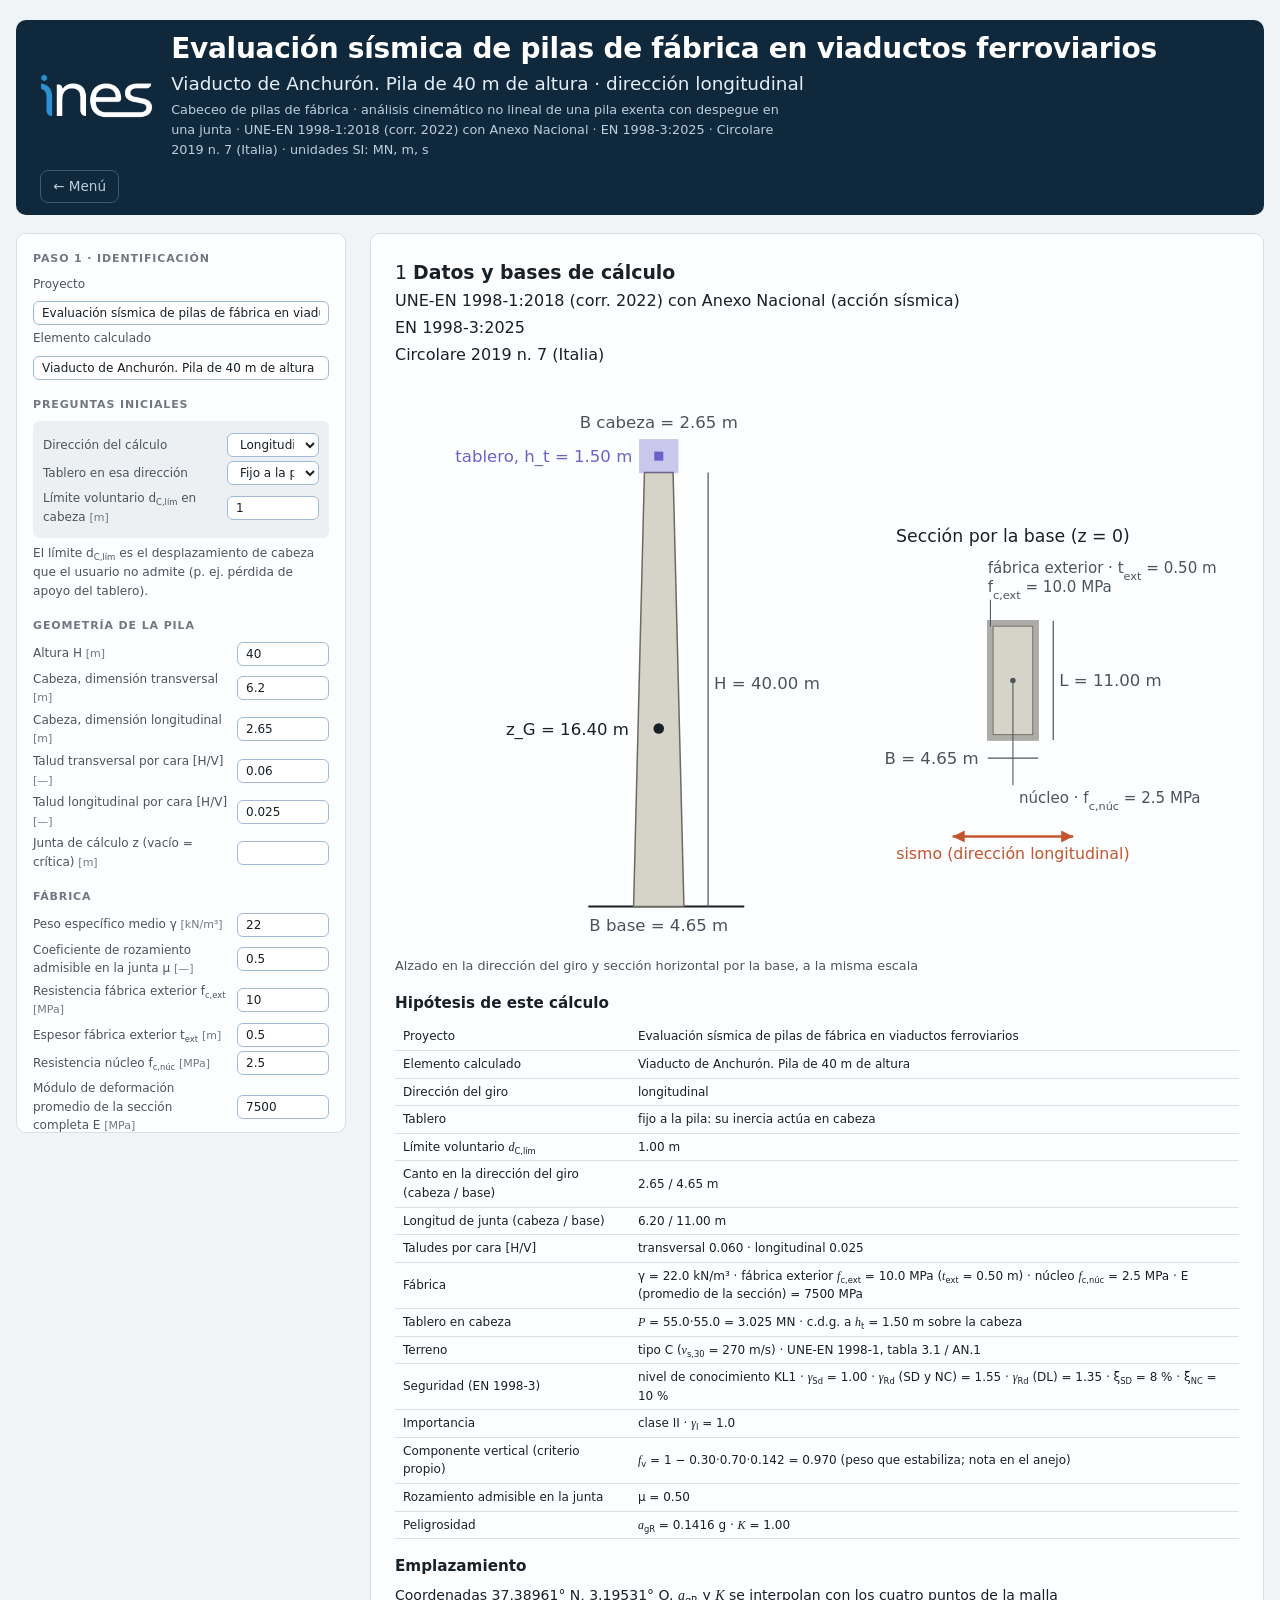
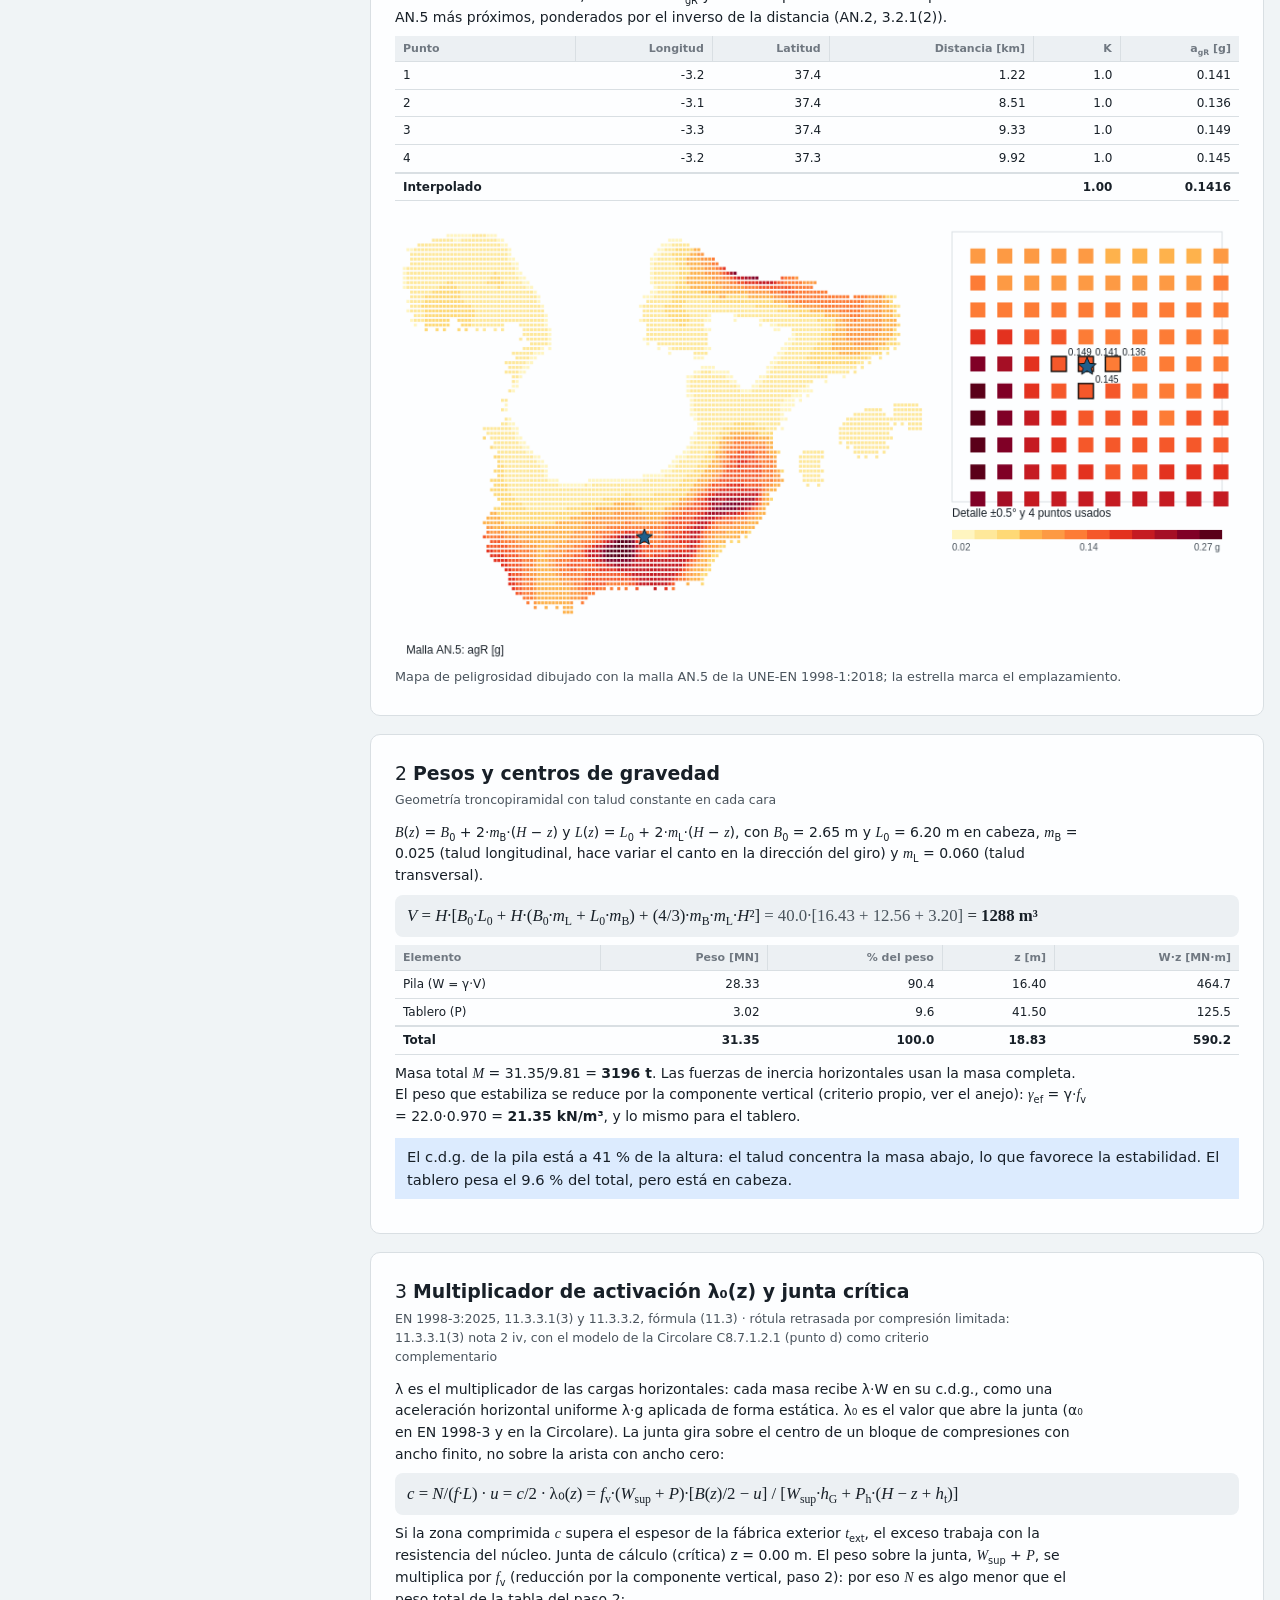
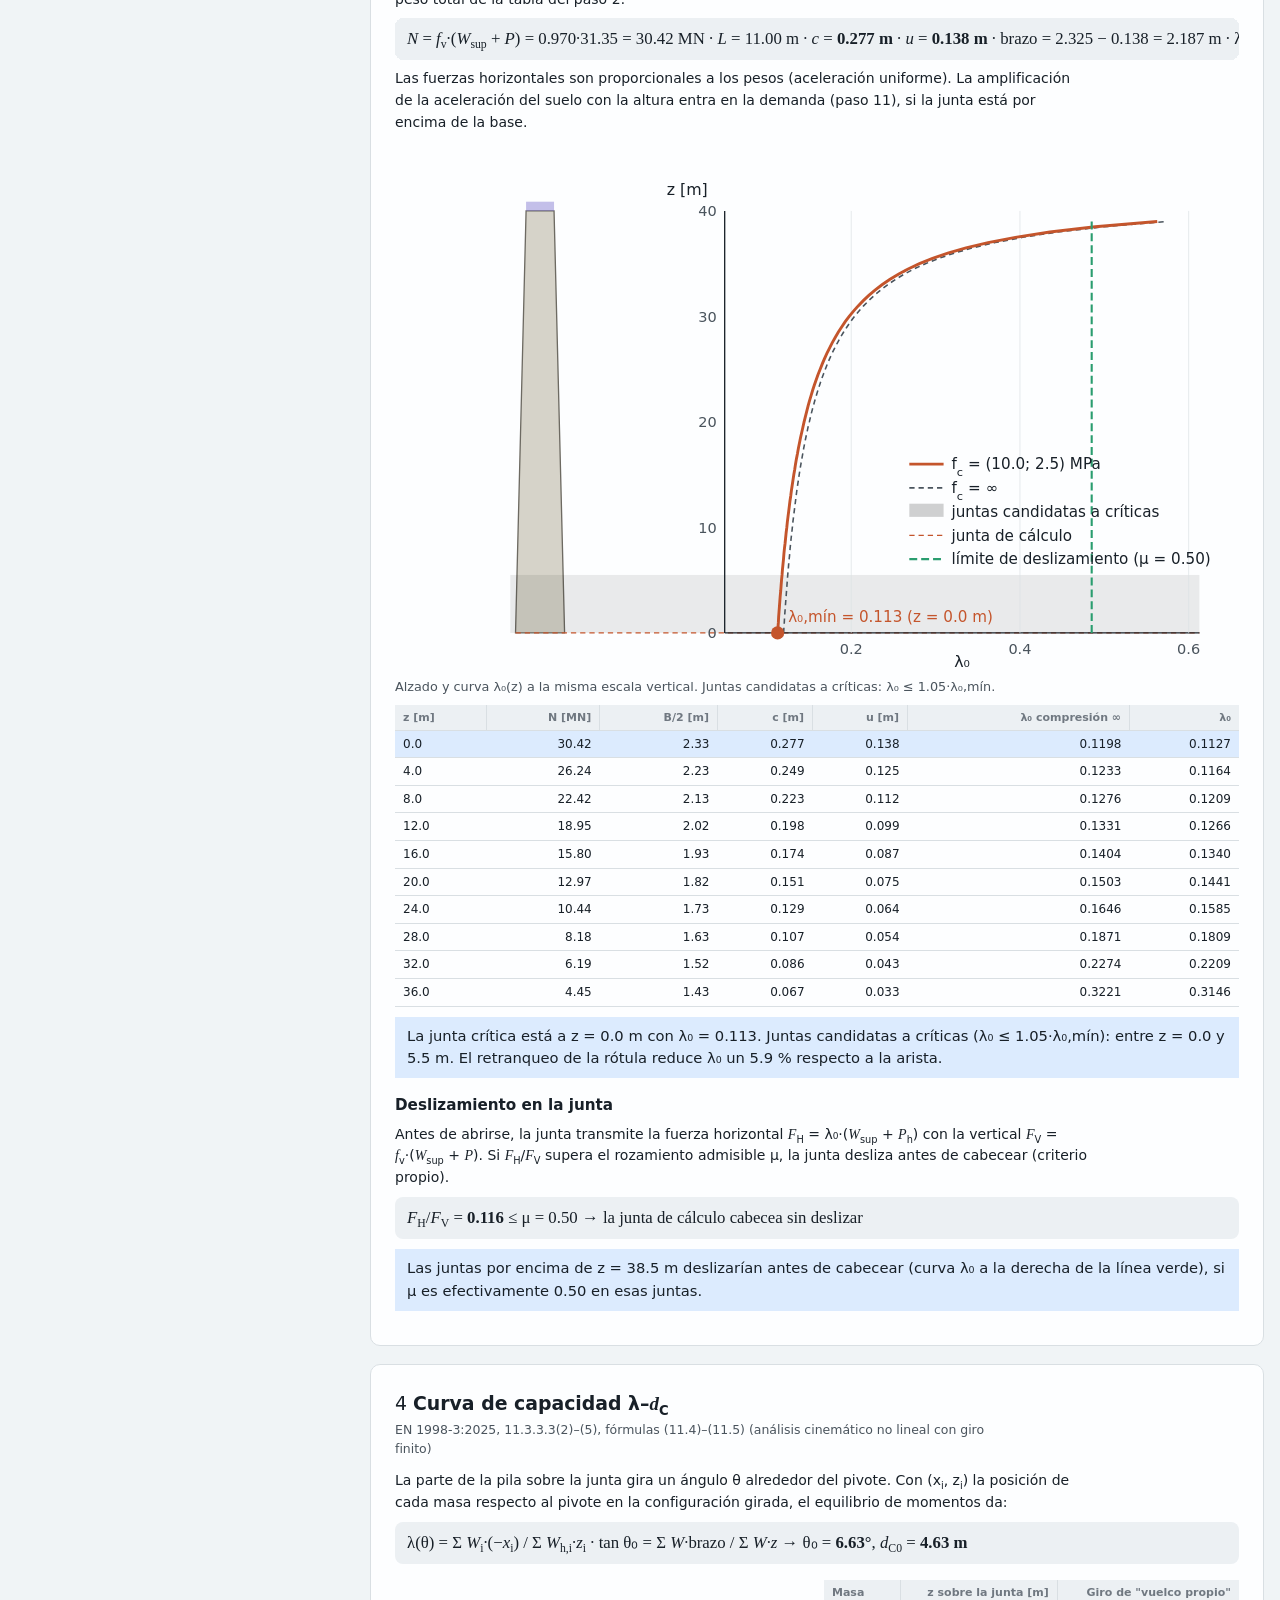
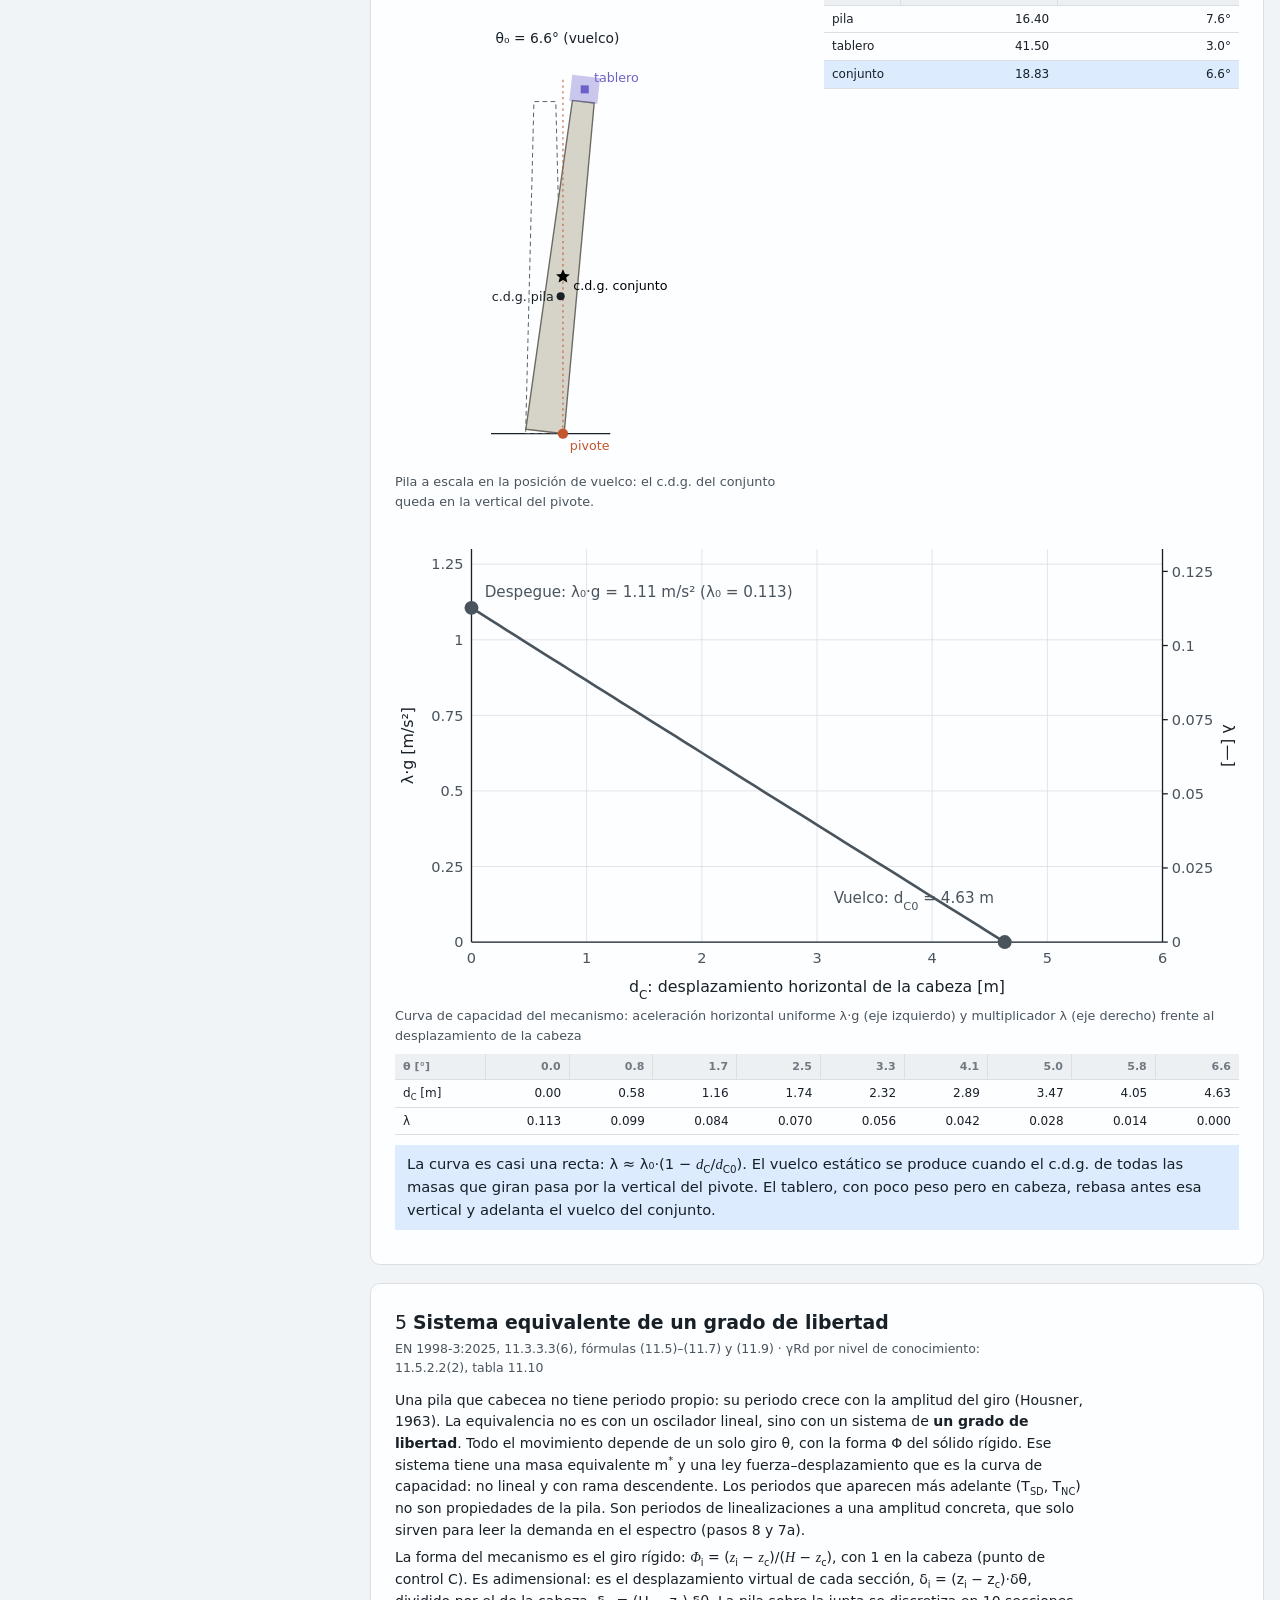
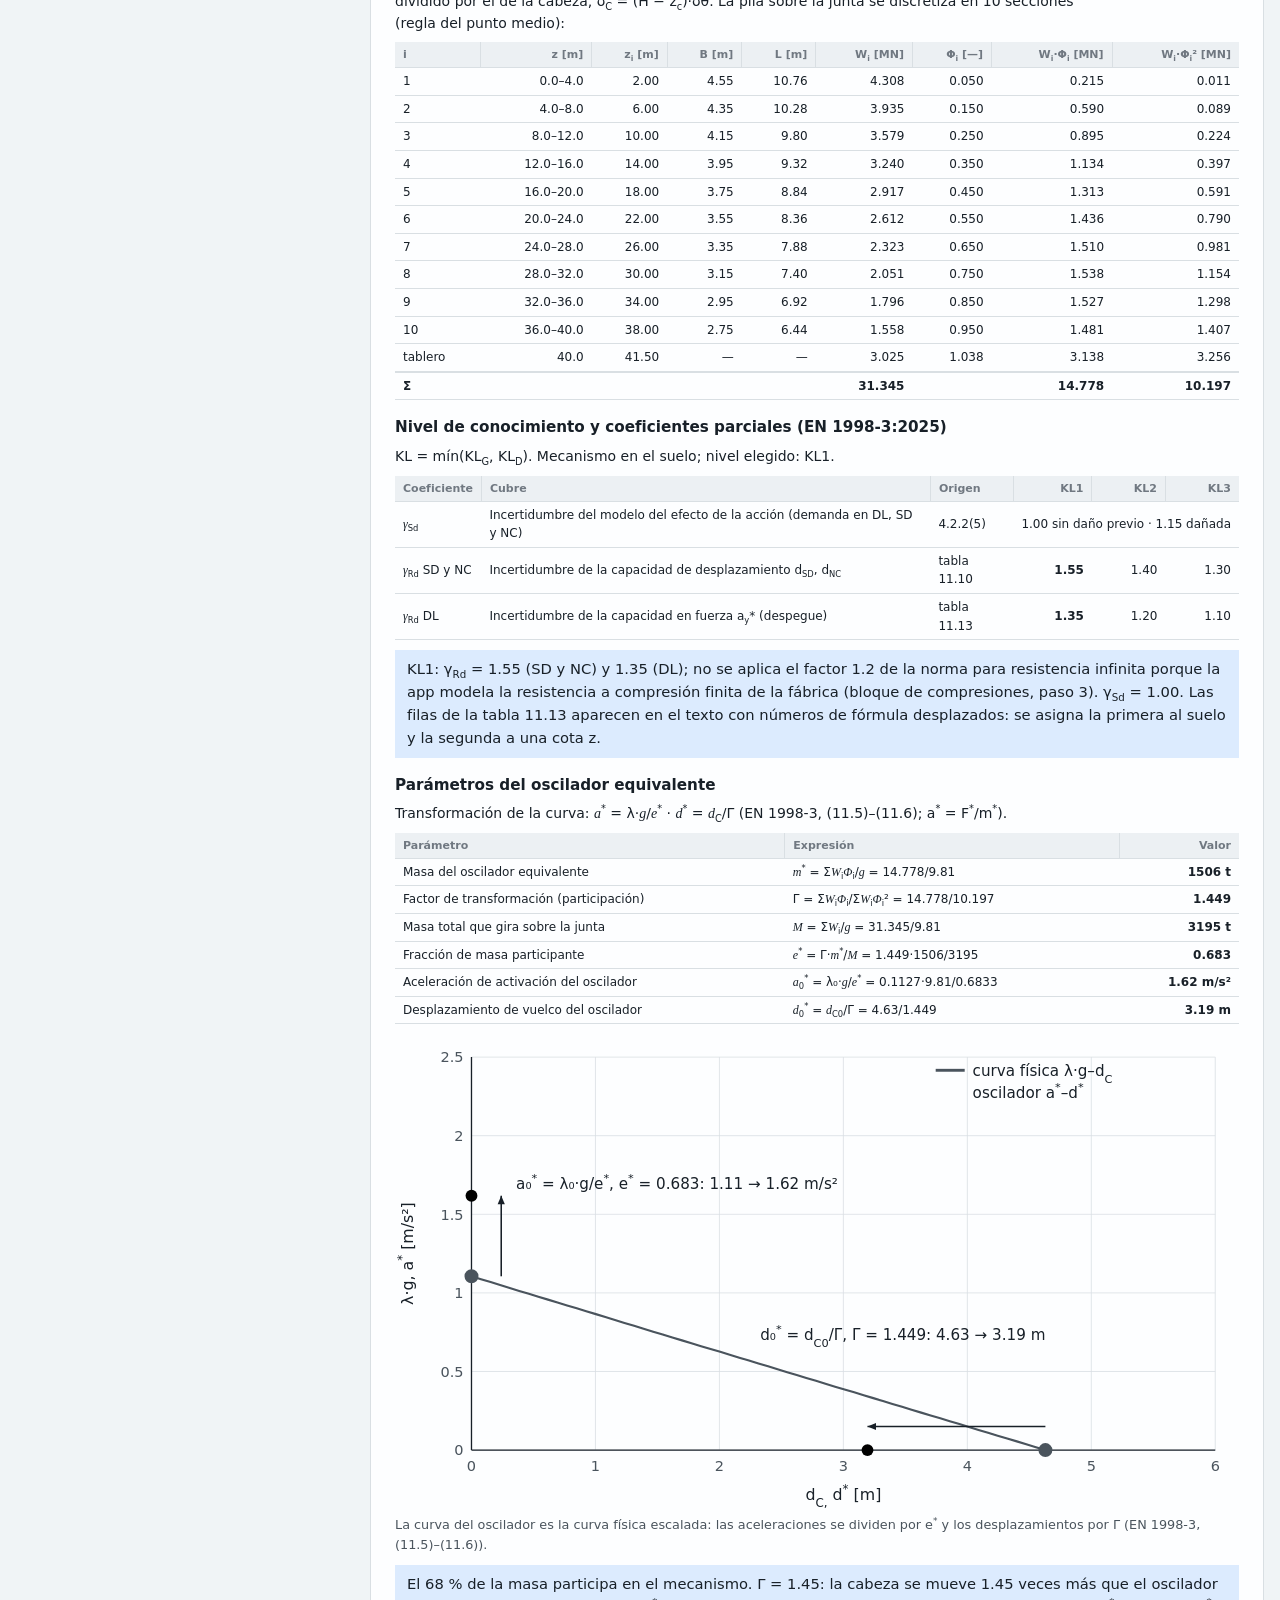
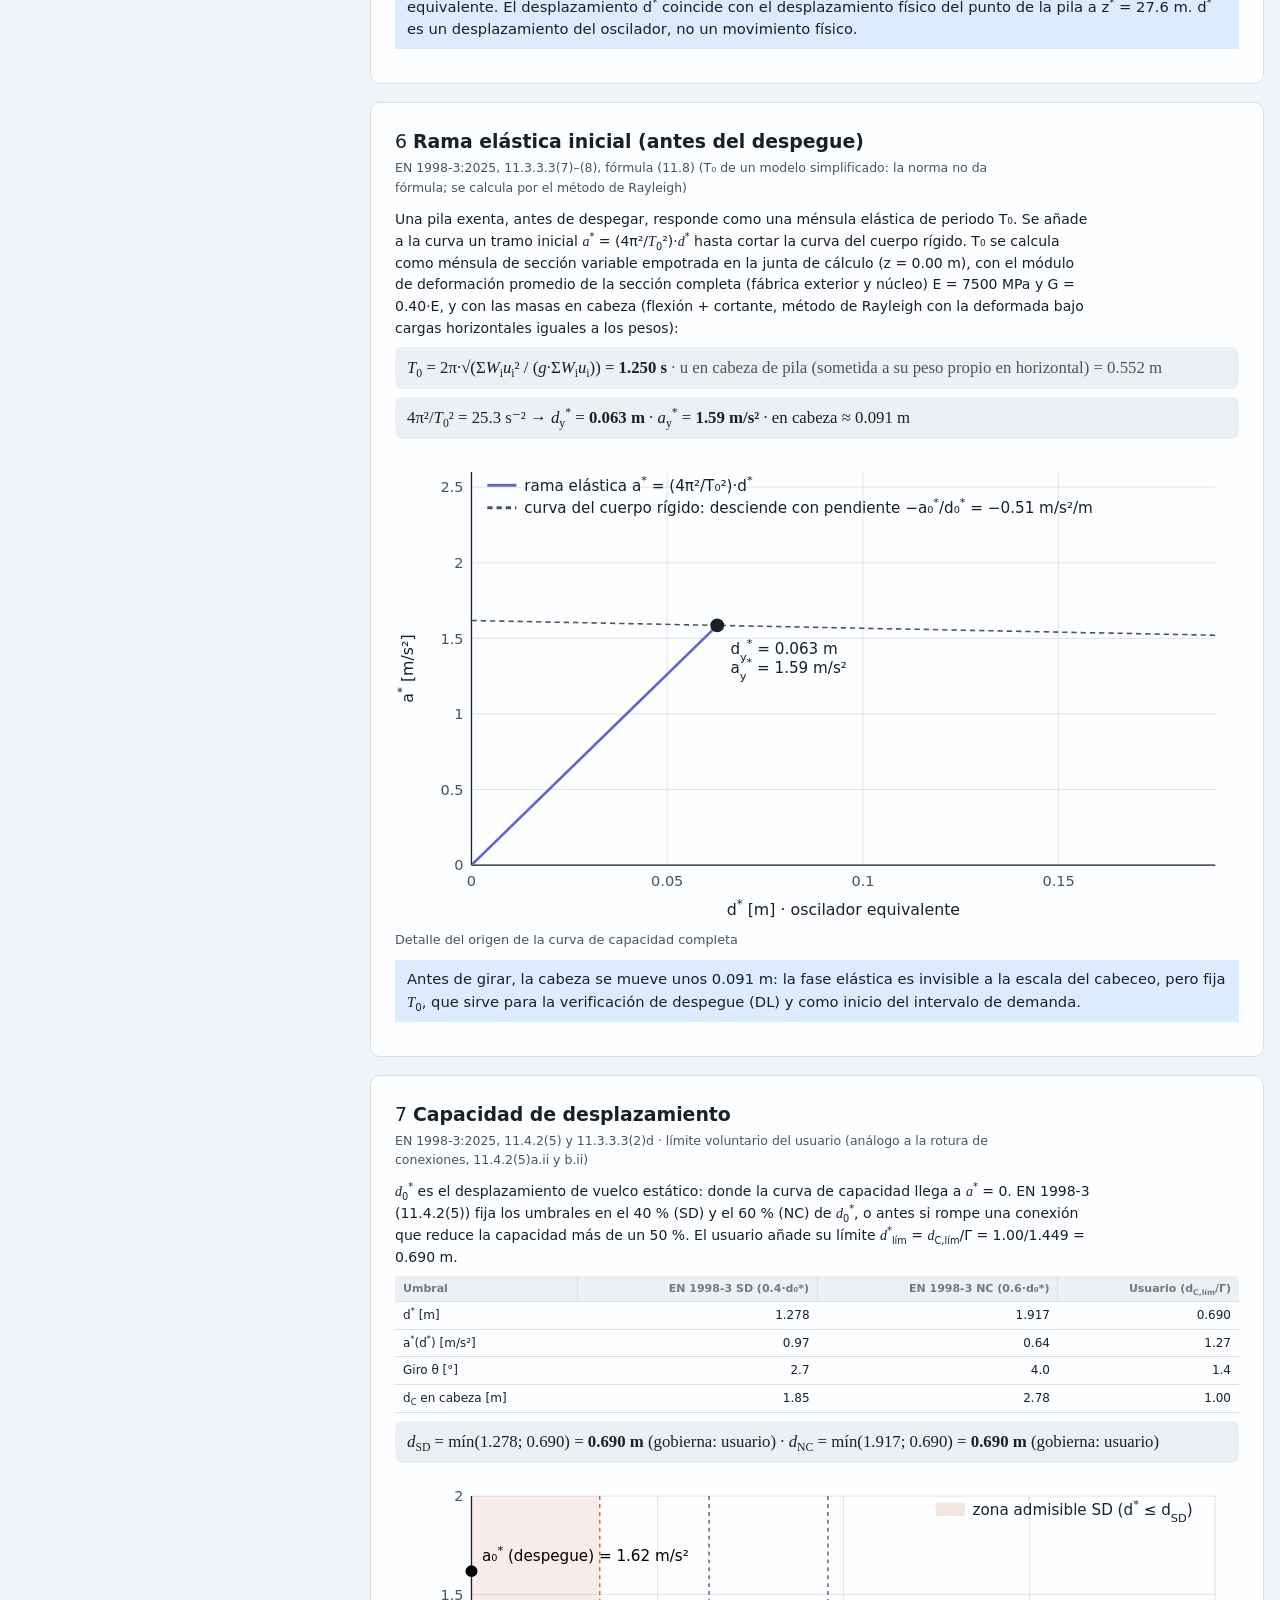
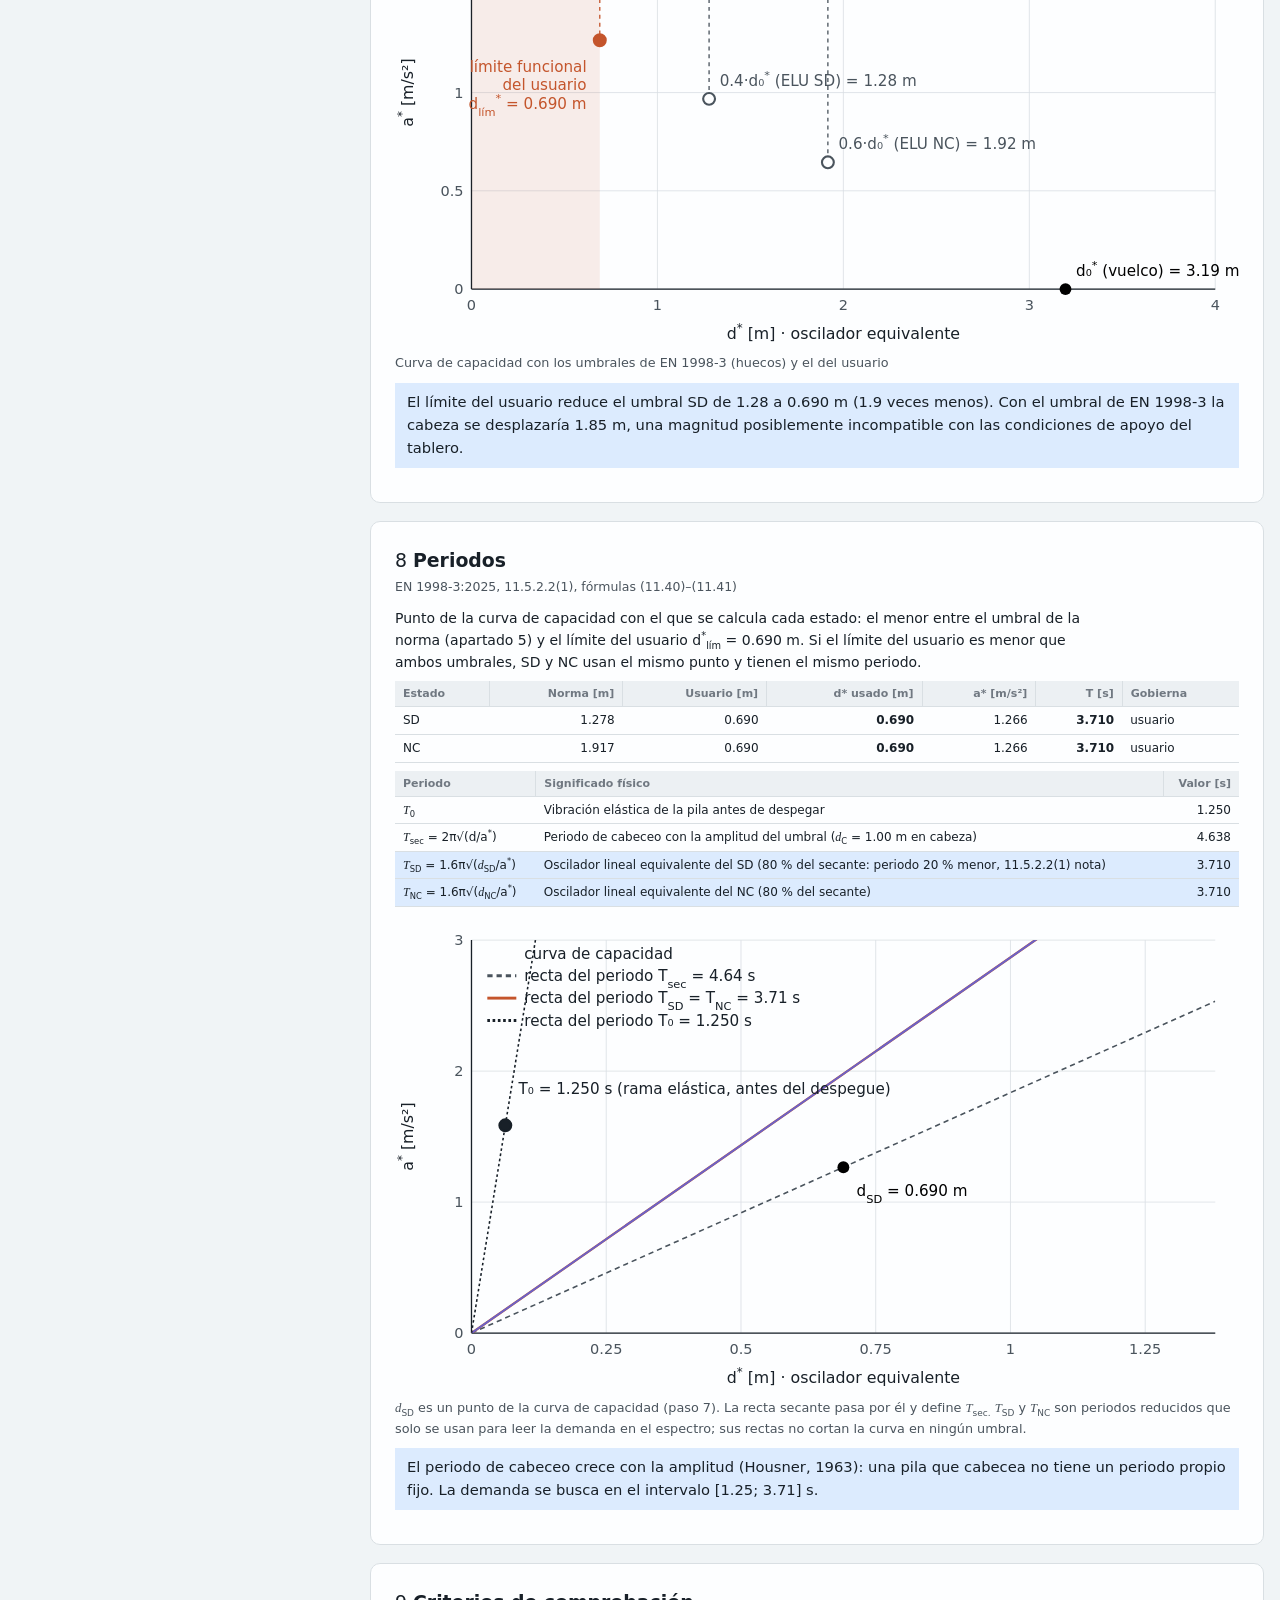
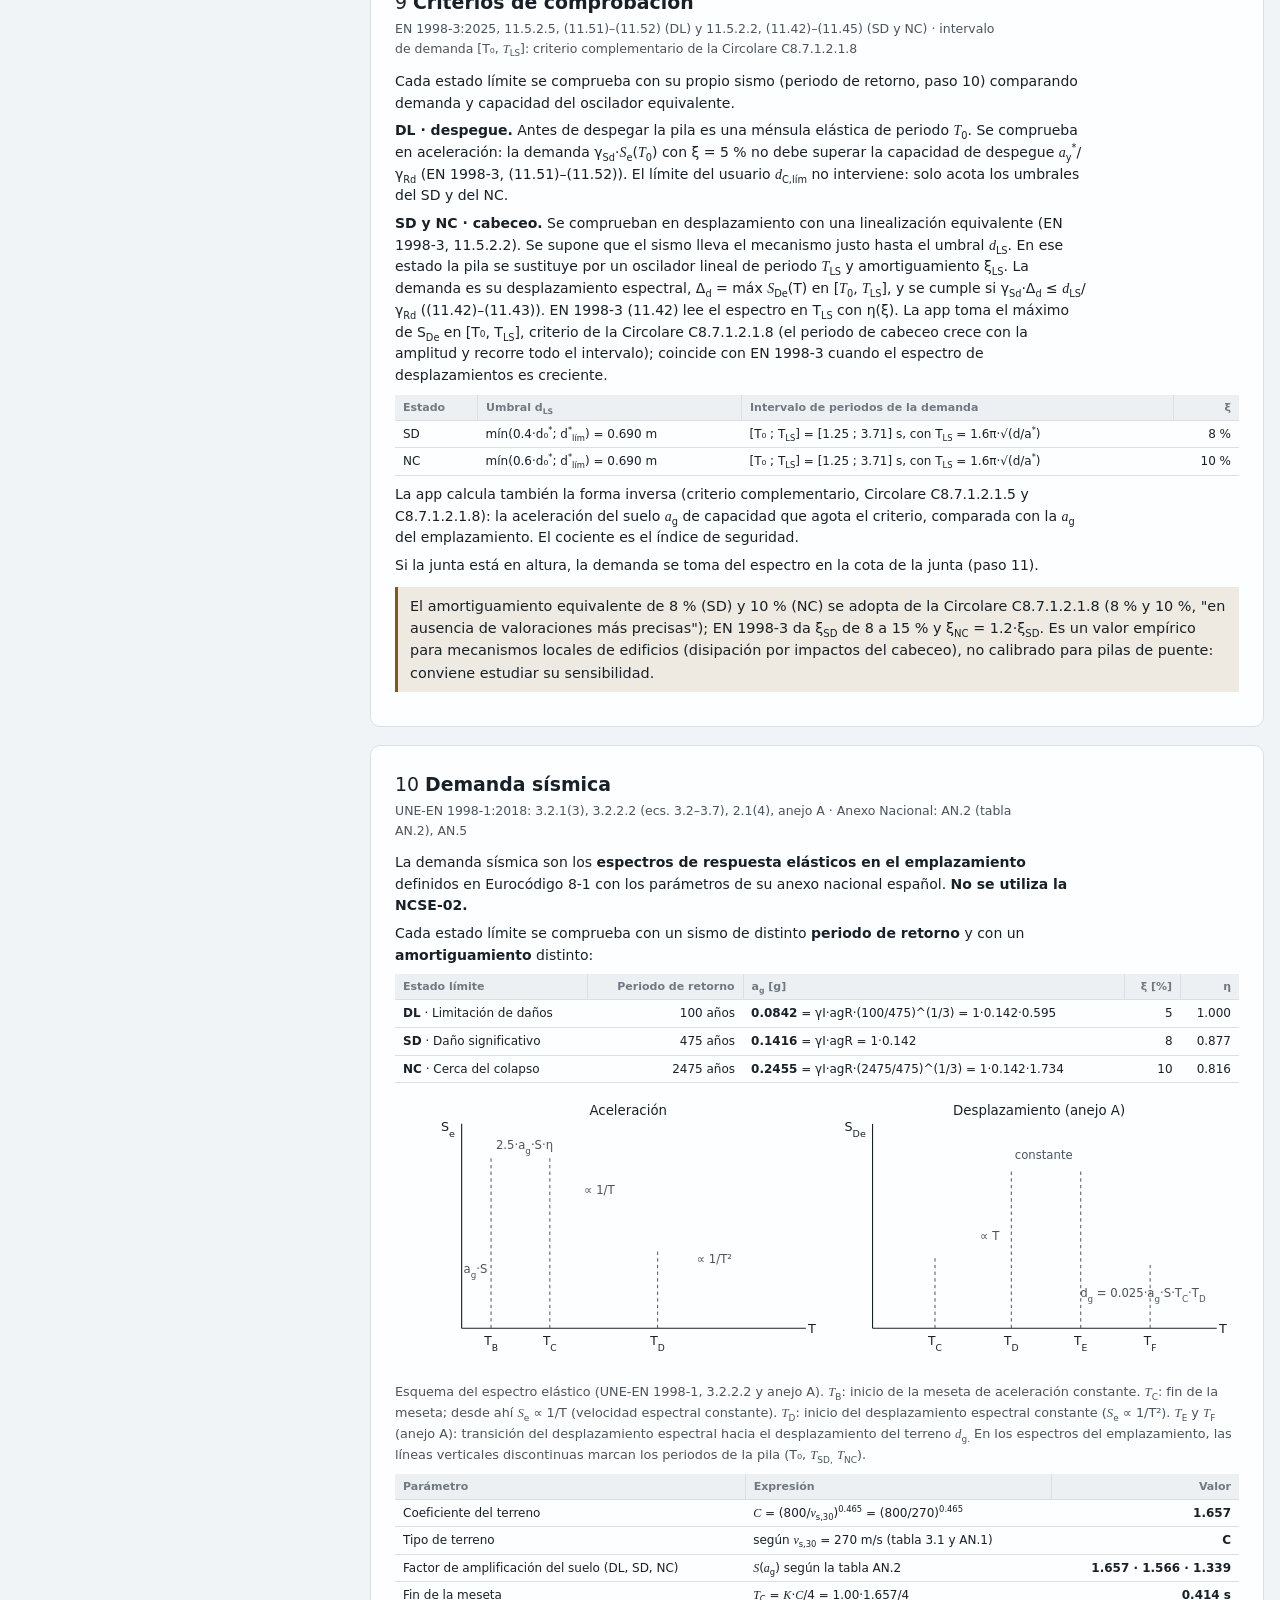
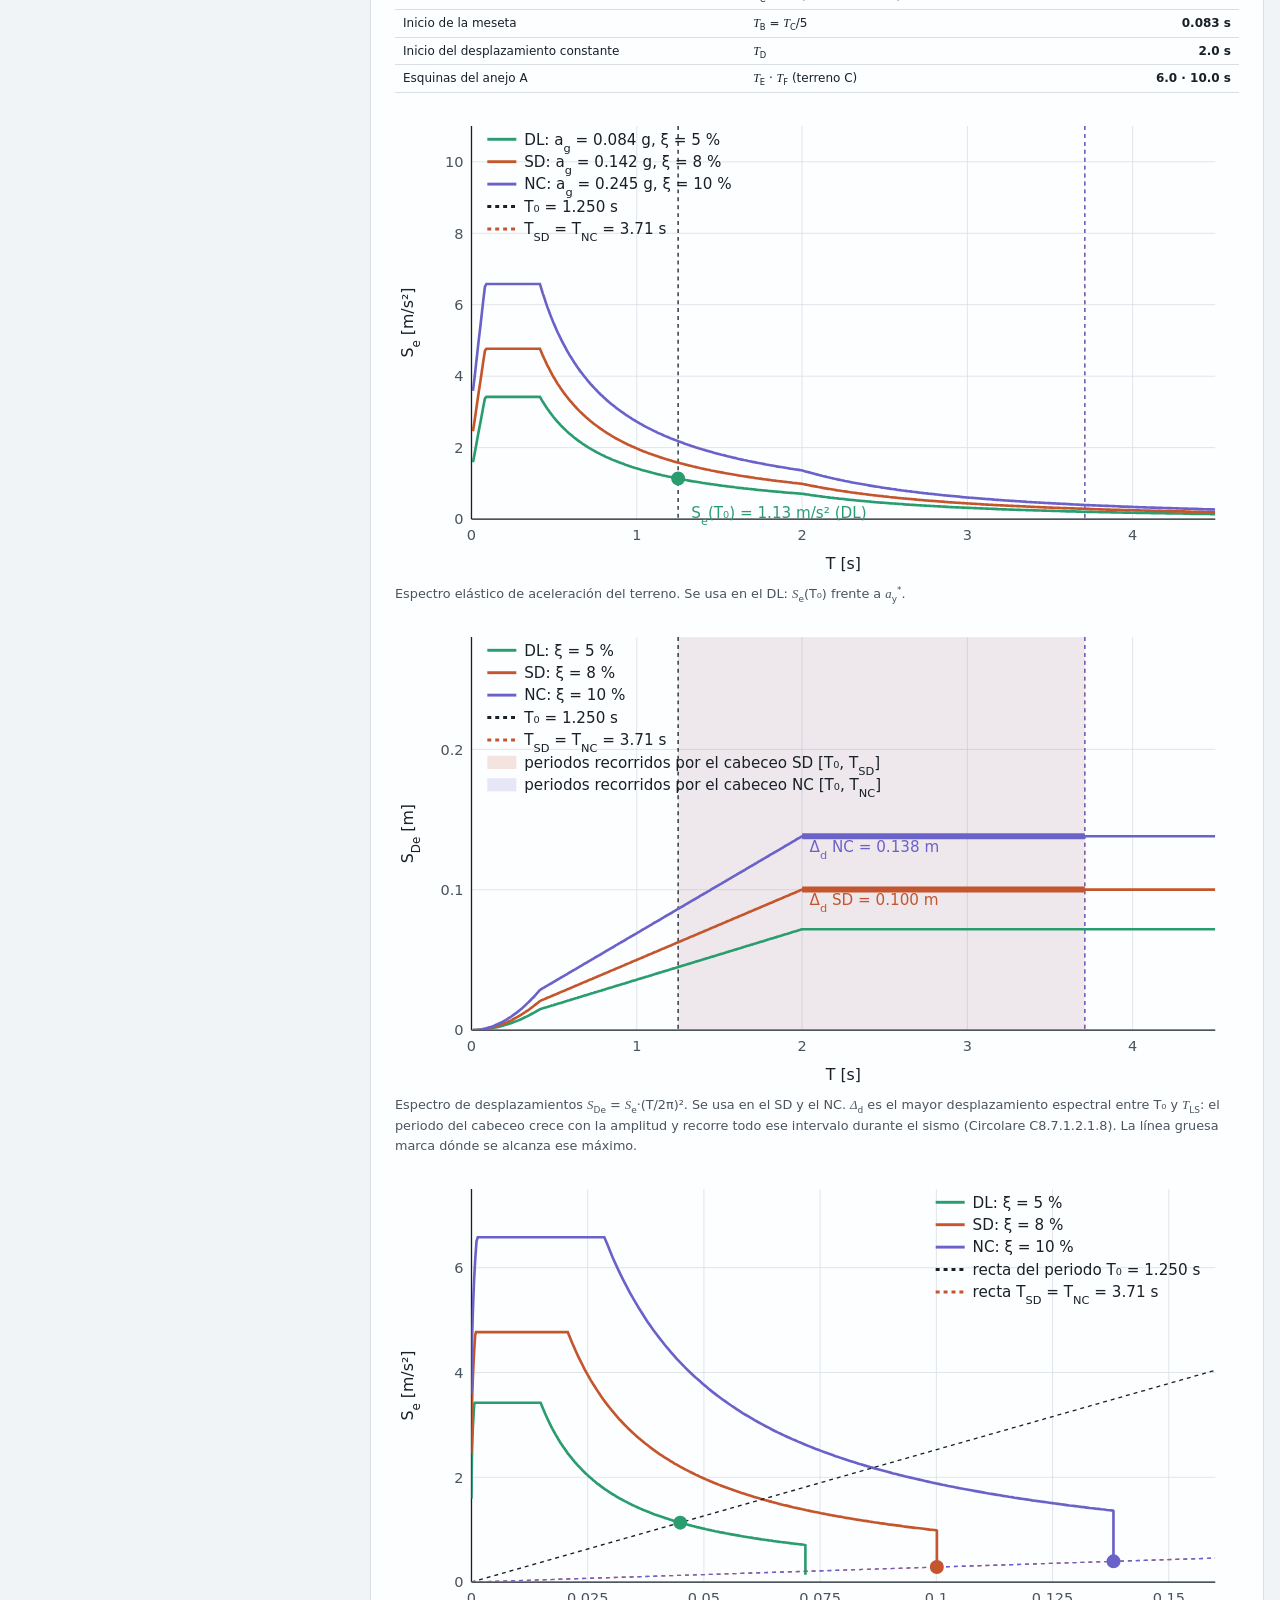
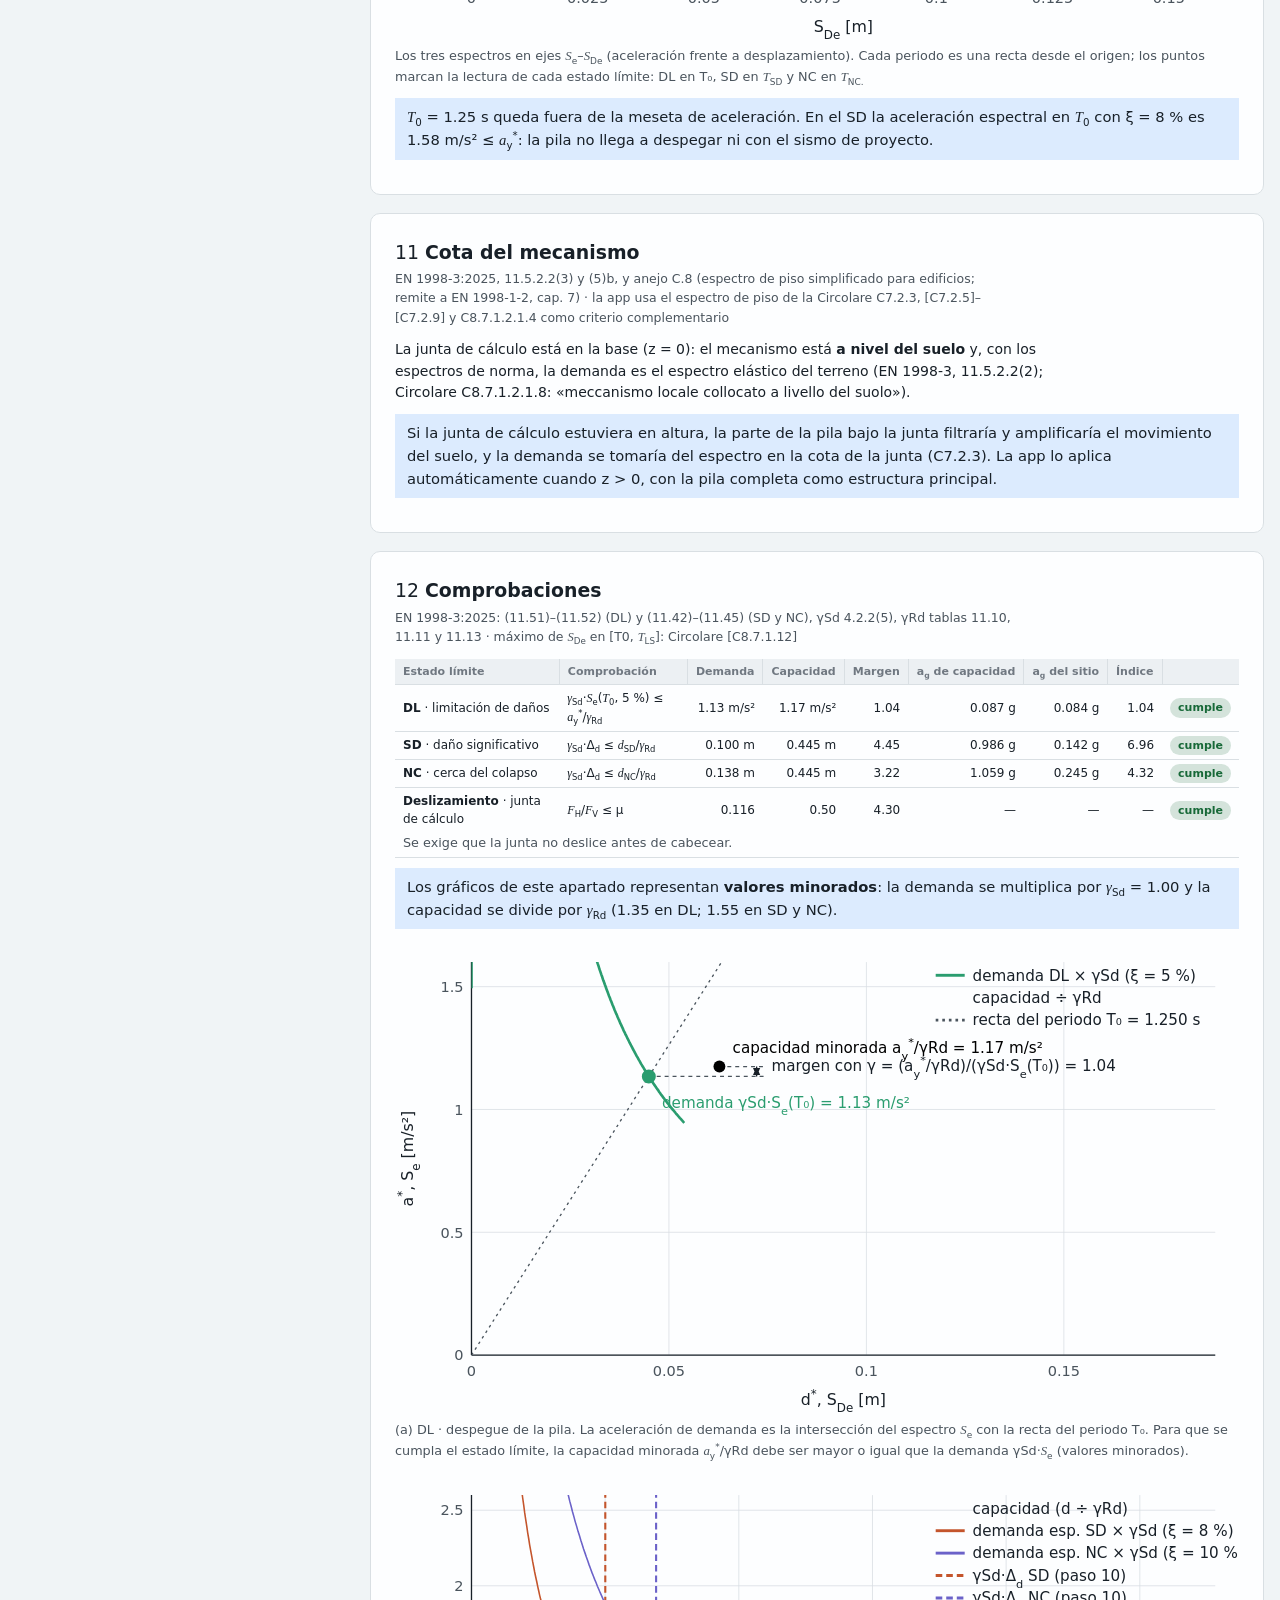
==== commit b2753fd3: "Interfaz: tokens de la guía de diseño, campos blancos, escala 11/12/14, sin fuentes web Co-Authored-" ====
--- a/cabeceo/index.html
+++ b/cabeceo/index.html
@@ -1,30 +1,53 @@
 <!doctype html><html lang="es"><head><meta charset="utf-8"><meta name="viewport" content="width=device-width, initial-scale=1">
 <title>Cabeceo de pilas de fábrica</title>
-<link rel="preconnect" href="https://fonts.googleapis.com">
-<link rel="stylesheet" href="https://fonts.googleapis.com/css2?family=IBM+Plex+Mono:wght@400;500&family=IBM+Plex+Sans:wght@400;500;600&family=STIX+Two+Text:ital@0;1&display=swap">
 <style>
-/* Marca Ines: azul #2b91cf sobre banda marino. Layout: panel de datos fijo a la izquierda + memoria de cálculo por pasos a la derecha; una columna en móvil */
+/* Tokens de la guía de diseño (bombaikos/guia-de-diseno). Marca Ines: banda marino. Layout: panel de datos fijo a la izquierda + memoria de cálculo por pasos a la derecha; una columna en móvil */
+:root {
+  --suelo: oklch(96.4% 0.005 240); --hoja: oklch(99.6% 0.002 240); --hundido: oklch(95.2% 0.006 240);
+  --campo: oklch(100% 0 0); --campo-borde: oklch(78% 0.05 252);
+  --nota: oklch(94.8% 0.014 78); --nota-borde: oklch(85.5% 0.024 75);
+  --tinta: oklch(24% 0.02 248); --tinta-2: oklch(44% 0.02 248); --tinta-3: oklch(57% 0.016 248);
+  --linea: oklch(90% 0.008 240); --linea-fuerte: oklch(80% 0.012 240);
+  --acento: oklch(47% 0.13 252); --acento-suave: oklch(93.5% 0.03 252);
+  --serie-v: oklch(52% 0.11 125);
+  --hormigon: oklch(90% 0.006 85); --hormigon-borde: oklch(60% 0.01 85);
+  --acero: oklch(30% 0.012 250);
+  --ok: oklch(46% 0.11 152); --ok-fondo: oklch(95% 0.035 152);
+  --no: oklch(50% 0.17 27); --no-fondo: oklch(95.5% 0.03 27);
+  --atencion: oklch(50% 0.1 70); --atencion-fondo: oklch(96% 0.04 85);
+  --sombra: 0 1px 2px oklch(30% 0.02 250 / .06), 0 4px 16px oklch(30% 0.02 250 / .05);
+  --f: system-ui, 'Segoe UI Variable Text', 'Segoe UI', -apple-system, Roboto, 'Helvetica Neue', Arial, sans-serif;
+  --t-xs: 11px; --t-s: 12px; --t-m: 14px; --t-xxl: 28px;
+  --e2: 8px; --e3: 12px; --e4: 16px; --e5: 24px;
+  --r-panel: 10px; --r-campo: 6px; --r-chip: 4px;
+  --alto-campo: 24px; --hueco-campos: 4px;
+  --banda: #10283b; --banda-tinta: #ffffff; --banda-tinta-2: #b9cfe0; --banda-linea: rgb(255 255 255 / .22);
+}
+@media screen and (prefers-color-scheme: dark) {
+  :root {
+    --suelo: oklch(17% 0.012 245); --hoja: oklch(21% 0.014 245); --hundido: oklch(18.5% 0.012 245); --campo: oklch(15.5% 0.02 250); --campo-borde: oklch(46% 0.06 252); --nota: oklch(25.5% 0.014 72); --nota-borde: oklch(36% 0.022 70);
+    --tinta: oklch(93% 0.008 240); --tinta-2: oklch(78% 0.012 240); --tinta-3: oklch(66% 0.014 240);
+    --linea: oklch(29% 0.014 245); --linea-fuerte: oklch(38% 0.016 245);
+    --acento: oklch(74% 0.11 250); --acento-suave: oklch(30% 0.05 252); --serie-v: oklch(76% 0.11 125);
+    --hormigon: oklch(33% 0.008 85); --hormigon-borde: oklch(58% 0.01 85); --acero: oklch(88% 0.008 250);
+    --ok: oklch(76% 0.13 152); --ok-fondo: oklch(29% 0.05 152); --no: oklch(74% 0.14 27); --no-fondo: oklch(30% 0.06 27);
+    --atencion: oklch(80% 0.11 80); --atencion-fondo: oklch(30% 0.05 80); --sombra: 0 1px 2px oklch(0% 0 0 / .3);
+    --banda: #0c1e2c; color-scheme: dark;
+  }
+}
 :root{
-  --bg:#f5f4f0; --paper:#ffffff; --ink:#1d2327; --muted:#5b646b; --line:#dcdad3; --soft:#eeede7;
-  --accent:#1f7fbf; --accent-soft:#e4f0f9; --brand:#2b91cf; --band:#10283b; --coral:#c4552c; --amber:#b27414; --violet:#6b62c9; --sky:#2a9d6f; --ok:#2e7d32; --bad:#b3261e;
-  --pier:#d6d3c9; --pier-line:#6d6a62;
-  --f-ui:"IBM Plex Sans",system-ui,-apple-system,"Segoe UI",sans-serif;
-  --f-math:"STIX Two Text","Cambria Math","Times New Roman",serif;
-  --f-mono:"IBM Plex Mono",ui-monospace,Menlo,monospace;
-}
-@media (prefers-color-scheme:dark){:root:not([data-theme="light"]){
-  --bg:#15181a; --paper:#1d2124; --ink:#e6e8e8; --muted:#9aa3a8; --line:#343a3e; --soft:#262b2e;
-  --accent:#5cb3ea; --accent-soft:#13293a; --brand:#2b91cf; --band:#0c1e2c; --coral:#ee8a62; --amber:#e3a94a; --violet:#a39cf0; --sky:#5fd1a0; --ok:#6ccf73; --bad:#f28b82;
-  --pier:#4a4943; --pier-line:#a6a398; color-scheme:dark}}
-:root[data-theme="dark"]{
-  --bg:#15181a; --paper:#1d2124; --ink:#e6e8e8; --muted:#9aa3a8; --line:#343a3e; --soft:#262b2e;
-  --accent:#5cb3ea; --accent-soft:#13293a; --brand:#2b91cf; --band:#0c1e2c; --coral:#ee8a62; --amber:#e3a94a; --violet:#a39cf0; --sky:#5fd1a0; --ok:#6ccf73; --bad:#f28b82;
-  --pier:#4a4943; --pier-line:#a6a398; color-scheme:dark}
+  /* nombres antiguos de la app → tokens de la guía; colores propios de las figuras */
+  --bg:var(--suelo); --paper:var(--hoja); --ink:var(--tinta); --muted:var(--tinta-2); --line:var(--linea); --soft:var(--hundido);
+  --accent-soft:var(--acento-suave); --brand:var(--acento); --band:var(--banda); --bad:var(--no); --amber:var(--atencion);
+  --coral:#c4552c; --violet:#6b62c9; --sky:#2a9d6f; --pier:#d6d3c9; --pier-line:#6d6a62;
+  --f-ui:var(--f); --f-math:"STIX Two Text","Cambria Math","Times New Roman",serif; --f-mono:var(--f);
+}
+@media (prefers-color-scheme:dark){:root{--coral:#ee8a62; --violet:#a39cf0; --sky:#5fd1a0; --pier:#4a4943; --pier-line:#a6a398}}
 *{box-sizing:border-box}
-body{background:var(--bg);color:var(--ink);font-family:var(--f-ui);font-size:15px;line-height:1.55;margin:0;padding-inline:16px;padding-block:20px 60px}
+body{background:var(--bg);color:var(--ink);font-family:var(--f-ui);font-size:var(--t-m);line-height:1.55;font-variant-numeric:tabular-nums;margin:0;padding-inline:16px;padding-block:20px 60px}
 .wrap{max-width:1320px;margin:0 auto;display:grid;grid-template-columns:330px minmax(0,1fr);gap:24px;align-items:start}
 @media (max-width:900px){.wrap{grid-template-columns:minmax(0,1fr)}}
-header.top{max-width:1320px;margin:0 auto 18px;display:flex;flex-wrap:wrap;gap:10px 24px;align-items:center;justify-content:space-between;background:var(--band);color:#fff;border-radius:12px;padding:14px 20px}
+header.top{max-width:1320px;margin:0 auto 18px;display:flex;flex-wrap:wrap;gap:10px 24px;align-items:center;justify-content:space-between;background:var(--band);color:#fff;border-radius:var(--r-panel);padding:var(--e3) var(--e5)}
 header.top .brand{display:flex;align-items:center;gap:18px;min-width:0}
 header.top img{height:44px;width:auto;flex:none}
 header.top a.back{color:#b9cfe0;font-size:.85rem;text-decoration:none;border:1px solid #3d5a73;border-radius:8px;padding:5px 12px;white-space:nowrap}
@@ -37,26 +60,26 @@
 h1{font-size:1.65rem;margin:0;font-weight:600;letter-spacing:-.01em;text-wrap:balance}
 .sub{color:var(--muted);font-size:.9rem;margin:2px 0 0}
 .refs{font-size:.78rem;color:var(--muted);text-align:right}
-aside{position:sticky;top:env(safe-area-inset-top,0px);max-height:100vh;overflow:auto;background:var(--paper);border:1px solid var(--line);border-radius:10px;padding:14px 14px 18px}
+aside{position:sticky;top:env(safe-area-inset-top,0px);max-height:100vh;overflow:auto;background:var(--paper);border:1px solid var(--line);border-radius:var(--r-panel);padding:var(--e4)}
 @media (max-width:900px){aside{position:static;max-height:none}}
-aside h2{font-size:.78rem;text-transform:uppercase;letter-spacing:.08em;color:var(--accent);margin:14px 0 6px}
+aside h2{font-size:var(--t-xs);font-weight:650;text-transform:uppercase;letter-spacing:.08em;color:var(--tinta-3);margin:var(--e4) 0 var(--e2)}
 aside h2:first-child{margin-top:0}
-.q{background:var(--accent-soft);border-radius:8px;padding:8px 10px;margin-bottom:6px}
-.fld{display:grid;grid-template-columns:minmax(0,1fr) 92px;gap:6px;align-items:center;margin:4px 0;font-size:.86rem}
-.fld label{color:var(--ink)}
-.fld .u{color:var(--muted);font-size:.78rem}
+.q{background:var(--hundido);border-radius:var(--r-campo);padding:8px 10px;margin-bottom:6px}
+.fld{display:grid;grid-template-columns:minmax(0,1fr) 92px;gap:var(--e2);align-items:center;margin:var(--hueco-campos) 0;font-size:var(--t-s)}
+.fld label{color:var(--tinta-2)}
+.fld .u{color:var(--tinta-3);font-size:var(--t-xs)}
 .tip{position:relative;display:inline-block;margin-left:4px;color:var(--accent);cursor:help;font-size:.8rem;outline:none}
 .tip .tipbox{display:none;position:fixed;z-index:20;width:270px;padding:8px 10px;background:var(--paper);color:var(--ink);border:1px solid var(--line, #dcdad3);border-radius:6px;box-shadow:0 4px 14px rgba(0,0,0,.18);font-size:.78rem;line-height:1.4;text-align:left;white-space:normal;box-sizing:border-box}
 .tip:hover .tipbox,.tip:focus .tipbox,.tip:focus-within .tipbox{display:block}
 .tip table{border-collapse:collapse;width:100%;margin-top:4px}.tip td{padding:1px 4px;border-top:1px solid var(--line, #dcdad3);text-align:left;vertical-align:top;white-space:normal}
-input,select{font:inherit;font-size:.86rem;width:100%;padding:4px 6px;border:1px solid var(--line);border-radius:6px;background:var(--paper);color:var(--ink);font-family:var(--f-mono)}
+input,select{font:inherit;font-size:var(--t-s);width:100%;height:var(--alto-campo);padding:0 var(--e2);border:1px solid var(--campo-borde);border-radius:var(--r-campo);background:var(--campo);color:var(--tinta);font-variant-numeric:tabular-nums}
 input:focus,select:focus{outline:2px solid var(--accent);outline-offset:0}
 .hint{font-size:.76rem;color:var(--muted);margin:2px 0 6px}
 nav.steps{display:flex;flex-wrap:wrap;gap:4px;margin-top:12px}
 nav.steps a{font-size:.76rem;text-decoration:none;color:var(--ink);border:1px solid var(--line);border-radius:999px;padding:2px 8px}
 nav.steps a:hover{border-color:var(--accent);color:var(--accent)}
 main{min-width:0;display:flex;flex-direction:column;gap:18px}
-section{background:var(--paper);border:1px solid var(--line);border-radius:10px;padding:18px 20px;min-width:0}
+section{background:var(--paper);border:1px solid var(--line);border-radius:var(--r-panel);padding:var(--e5);min-width:0}
 section h2{font-size:1.18rem;margin:0 0 2px;font-weight:600;text-wrap:balance}
 section h2 .n{color:var(--accent);font-family:var(--f-mono);font-weight:500;margin-right:6px}
 .cite{font-size:.78rem;color:var(--muted);margin:0 0 12px}
@@ -73,9 +96,9 @@
 .interp{border-left:3px solid var(--accent);background:var(--accent-soft);padding:8px 12px;margin:10px 0;border-radius:0;font-size:.92rem}
 .warn{border-left:3px solid var(--amber);background:color-mix(in srgb,var(--amber) 12%,transparent);padding:8px 12px;margin:10px 0;border-radius:0;font-size:.9rem}
 .tw{overflow-x:auto;margin:8px 0}
-table{border-collapse:collapse;font-size:.85rem;min-width:100%}
-th,td{padding:5px 8px;border-bottom:1px solid var(--line);text-align:right;white-space:nowrap;font-variant-numeric:tabular-nums}
-th{font-weight:600;color:var(--muted);font-size:.78rem;text-align:right;background:var(--soft)}
+table{border-collapse:collapse;font-size:var(--t-s);min-width:100%}
+th,td{padding:4px var(--e2);border-bottom:1px solid var(--line);text-align:right;white-space:nowrap;font-variant-numeric:tabular-nums}
+th{font-weight:600;color:var(--tinta-3);font-size:var(--t-xs);text-align:right;background:var(--hundido);border-left:1px solid var(--line)}th:first-child{border-left:none}
 td:first-child,th:first-child{text-align:left}
 td.l,th.l{text-align:left;white-space:normal}
 tr.tot td{font-weight:600;border-top:2px solid var(--line)}
@@ -85,7 +108,7 @@
 .fig .cap{font-size:.8rem;color:var(--muted);margin-top:4px}
 .grid2{display:grid;grid-template-columns:repeat(auto-fit,minmax(300px,1fr));gap:14px}
 .grid2>*{min-width:0}
-.pill{display:inline-block;font-size:.75rem;font-weight:600;padding:1px 8px;border-radius:999px}
+.pill{display:inline-block;font-size:var(--t-xs);font-weight:600;padding:1px 8px;border-radius:999px}
 .ok{background:color-mix(in srgb,var(--ok) 18%,transparent);color:var(--ok)}
 .no{background:color-mix(in srgb,var(--bad) 18%,transparent);color:var(--bad)}
 canvas{width:100%;height:auto;display:block;border-radius:8px}
@@ -97,10 +120,10 @@
 footer{max-width:1320px;margin:16px auto 0;font-size:.78rem;color:var(--muted)}
 @media (prefers-reduced-motion:reduce){*{scroll-behavior:auto}}
 
-button{font:inherit;font-size:.84rem;padding:6px 10px;border-radius:6px;border:1px solid var(--accent);background:var(--accent);color:#fff;cursor:pointer}
-button:hover{filter:brightness(1.08)}button:disabled{opacity:.6;cursor:progress}
+button{font:inherit;font-size:var(--t-s);min-height:30px;padding:0 var(--e3);border-radius:var(--r-campo);border:1px solid var(--linea-fuerte);background:transparent;color:var(--acento);cursor:pointer}
+button:hover{background:var(--acento-suave)}button:disabled{opacity:.6;cursor:progress}
 button:focus-visible{outline:2px solid var(--brand);outline-offset:2px}
-#btnPrint{background:transparent;color:var(--accent)}
+#btnPrint{background:transparent;color:var(--acento)}
 @media print{aside,footer,nav.steps{display:none}.wrap{display:block}section{break-inside:auto;border:none}body{background:#fff}header.top{-webkit-print-color-adjust:exact;print-color-adjust:exact}.fig{break-inside:avoid}}
 
 tr.req td{color:var(--muted);font-size:.8rem;white-space:normal;padding-top:0;border-bottom:1px solid var(--line)}
@@ -605,7 +628,7 @@
     // portada
     const logoSrc = document.querySelector('header.top img')?.src;
     if (logoSrc) children.push(new Table({ width: { size: 9638, type: WidthType.DXA }, columnWidths: [9638], rows: [new TableRow({ children: [new TableCell({ width: { size: 9638, type: WidthType.DXA }, shading: { type: ShadingType.CLEAR, fill: '10283B', color: 'auto' },
-      margins: { top: 200, bottom: 200, left: 240, right: 240 }, children: [new Paragraph({ children: [new ImageRun({ type: 'png', data: dataUrlToBuf(logoSrc), transformation: { width: 150, height: 58 } })] })] })] })] }));
+      margins: { top: 200, bottom: 200, left: 240, right: 240 }, children: [new Paragraph({ style: 'TablaTexto', children: [new ImageRun({ type: 'png', data: dataUrlToBuf(logoSrc), transformation: { width: 150, height: 58 } })] })] })] })] }));
     const I = readInputs();
     children.push(new Paragraph({ heading: HeadingLevel.TITLE, children: [new TextRun('Cabeceo de pilas de fábrica')] }));
     children.push(new Paragraph({ widowControl: true, spacing: { after: 80 }, children: [new TextRun({ text: 'Proyecto: ', bold: true, font: FONT }), new TextRun({ text: I.proj || '—', font: FONT })] }));
@@ -634,7 +657,7 @@
           else if (tg === 'P') children.push(P(n));
           else if (tg === 'OL' || tg === 'UL') { const inst = tg === 'OL' ? ++olInst : 0; for (const li of n.children) children.push(new Paragraph({ numbering: tg === 'OL' ? { reference: 'ines-numeros', level: 0, instance: inst } : { reference: 'ines-vinetas', level: 0 }, alignment: AlignmentType.LEFT, widowControl: true, contextualSpacing: true, spacing: { after: 80 }, children: runsOf(li), spacing: { after: 60 } })); }
           else if (tg === 'DL') {
-            const cell = (kids, w, o = {}) => new TableCell({ width: { size: w, type: WidthType.DXA }, borders: { top: bd, bottom: bd, left: bd, right: bd }, shading: o.head ? { type: ShadingType.CLEAR, fill: 'EEEDE7', color: 'auto' } : undefined, margins: { top: 60, bottom: 60, left: 80, right: 80 }, children: [new Paragraph({ children: kids })] });
+            const cell = (kids, w, o = {}) => new TableCell({ width: { size: w, type: WidthType.DXA }, borders: { top: bd, bottom: bd, left: bd, right: bd }, shading: o.head ? { type: ShadingType.CLEAR, fill: 'EEEDE7', color: 'auto' } : undefined, margins: { top: 60, bottom: 60, left: 80, right: 80 }, children: [new Paragraph({ style: 'TablaTexto', children: kids })] });
             const dts = [...n.querySelectorAll('dt')], W1 = 2600, W2 = 9638 - W1;
             children.push(new Table({ width: { size: 9638, type: WidthType.DXA }, columnWidths: [W1, W2], rows: [
               new TableRow({ tableHeader: true, children: [cell([new TextRun({ text: 'Variable', bold: true, font: FONT, size: 18 })], W1, { head: true }), cell([new TextRun({ text: 'Significado', bold: true, font: FONT, size: 18 })], W2, { head: true })] }),
@@ -648,7 +671,7 @@
             const sum = lens.reduce((a, b) => a + b, 0), cols = lens.map(l => Math.floor(W * l / sum));
             const rows = trs.map(r => new TableRow({ tableHeader: !!r.querySelector('th'), children: [...r.children].map((c, j) => new TableCell({ columnSpan: c.colSpan > 1 ? c.colSpan : undefined, width: { size: c.colSpan > 1 ? cols.slice(j, j + c.colSpan).reduce((a, b) => a + b, 0) : (cols[j] || 1000), type: WidthType.DXA }, borders: { top: bd, bottom: bd, left: bd, right: bd },
               shading: c.tagName === 'TH' ? { type: ShadingType.CLEAR, fill: 'EEEDE7', color: 'auto' } : (r.classList.contains('hl') ? { type: ShadingType.CLEAR, fill: 'E4F0F9', color: 'auto' } : undefined),
-              margins: { top: 60, bottom: 60, left: 80, right: 80 }, children: [new Paragraph({ alignment: (c.cellIndex === 0 || c.classList.contains('l')) ? AlignmentType.LEFT : AlignmentType.RIGHT, children: runsOf(c, { size: 18, b: c.tagName === 'TH' }) })] })) }));
+              margins: { top: 60, bottom: 60, left: 80, right: 80 }, children: [new Paragraph({ style: 'TablaTexto', alignment: (c.cellIndex === 0 || c.classList.contains('l')) ? AlignmentType.LEFT : AlignmentType.RIGHT, children: runsOf(c, { size: 18, b: c.tagName === 'TH' }) })] })) }));
             children.push(new Table({ width: { size: W, type: WidthType.DXA }, columnWidths: cols, rows }));
             children.push(new Paragraph({ children: [], spacing: { after: 80 } }));
           }
@@ -668,6 +691,7 @@
       styles: { default: { document: { run: { font: FONT, size: 21 }, paragraph: { spacing: { line: 276, lineRule: LineRuleType.AUTO, after: 160 }, widowControl: true } } },
         paragraphStyles: [
           { id: 'Title', name: 'Title', basedOn: 'Normal', next: 'Normal', quickFormat: true, run: { font: FONT, bold: true, size: 44, color: '10283B' }, paragraph: { alignment: AlignmentType.LEFT, spacing: { before: 0, after: 200, line: 240, lineRule: LineRuleType.AUTO }, keepNext: true } },
+          { id: 'TablaTexto', name: 'Tabla texto', basedOn: 'Normal', quickFormat: true, paragraph: { spacing: { before: 0, after: 0, line: 240, lineRule: LineRuleType.AUTO }, contextualSpacing: false } },
           { id: 'Heading1', name: 'Heading 1', basedOn: 'Normal', next: 'Normal', quickFormat: true, run: { font: FONT, bold: true, size: 30, color: '10283B' }, paragraph: { alignment: AlignmentType.LEFT, spacing: { before: 420, after: 160, line: 240, lineRule: LineRuleType.AUTO }, outlineLevel: 0, keepNext: true, keepLines: true } },
           { id: 'Heading2', name: 'Heading 2', basedOn: 'Normal', next: 'Normal', quickFormat: true, run: { font: FONT, bold: true, size: 24, color: '1F7FBF' }, paragraph: { alignment: AlignmentType.LEFT, spacing: { before: 240, after: 120, line: 240, lineRule: LineRuleType.AUTO }, outlineLevel: 1, keepNext: true, keepLines: true } }
         ] },
@@ -1163,7 +1187,7 @@
   <tr><td class="l">${lsShort('SLC')}</td><td class="l">${v('γ', 'Sd')}·Δ<sub>d</sub> ≤ ${v('d', 'SLC')}/${v('γ', 'Rd')}</td><td>${f(p8.SLC.dd, 3)} m</td><td>${f(p8.SLC.dr, 3)} m</td><td>${f(p8.SLC.ratio, 2)}</td><td>${f(p8.SLC.agc, 3)} g</td><td>${f(L7.SLC.ag, 3)} g</td><td>${f(p8.SLC.idx, 2)}</td><td>${pill(p8.SLC.ok)}</td></tr>
   <tr><td class="l"><b>Deslizamiento</b> · junta de cálculo</td><td class="l">${v('F', 'H')}/${v('F', 'V')} ≤ μ</td><td>${f(R.slide.ratio, 3)}</td><td>${f(R.slide.mu, 2)}</td><td>${f(R.slide.mu / R.slide.ratio, 2)}</td><td>—</td><td>—</td><td>—</td><td>${pill(R.slide.ok)}</td></tr><tr class="req"><td class="l" colspan="9">Se exige que la junta no deslice antes de cabecear.</td></tr></tbody></table></div>
   <div class="interp">Los gráficos de este apartado representan <b>valores minorados</b>: la demanda se multiplica por ${v('γ', 'Sd')} = ${f(R.safety.gSd, 2)} y la capacidad se divide por ${v('γ', 'Rd')} (${f(R.safety.gRdDL, 2)} en SLD; ${f(R.safety.gRd, 2)} en SLV y SLC).</div>
-  ${fig(fig8a, '(a) SLD · despegue de la pila. La aceleración de demanda es la intersección del espectro S_e con la recta del periodo T₀. Para que se cumpla el estado límite, la capacidad minorada a_y*/γRd debe ser mayor o igual que la demanda γSd·S_e (valores minorados).')}${fig(fig8b, '(b) SLV y SLC · cabeceo. No se busca la intersección de capacidad y demanda: se comparan desplazamientos. γSd·Δ_d (paso 7) debe ser menor o igual que el umbral minorado d_LS/γRd de la curva de capacidad (paso 5), representada con sus desplazamientos divididos por γRd (valores minorados).')}
+  ${fig(fig8a, '(a) SLD · despegue de la pila. La aceleración de demanda es la intersección del espectro S_e con la recta del periodo T₀. Para que se cumpla el estado límite, la capacidad minorada a_y*/γRd debe ser mayor o igual que la demanda γSd·S_e (valores minorados).')}${fig(fig8b, '(b) SLV y SLC · cabeceo. La demanda γSd·Δ_d debe ser menor o igual que el umbral minorado d_LS/γRd de la curva de capacidad.')}
   <div class="interp">SLD: ${p8.SLD.ok ? `la pila no despega con el sismo frecuente; el despegue empezaría con a_g = ${f(p8.SLD.agc, 3)} g.` : `la pila despega con el sismo frecuente (a_g de activación ${f(p8.SLD.agc, 3)} g).`} SLV: el oscilador equivalente se mueve ${f(p8.SLV.Dd, 3)} m (≈ ${f(p8.SLV.Dd * p4.Gam, 3)} m en cabeza); con los coeficientes parciales, demanda γSd·Δ_d = ${f(p8.SLV.dd, 3)} m frente a capacidad d/γRd = ${f(p8.SLV.dr, 3)} m: margen ${f(p8.SLV.ratio, 1)}.</div>
   <div class="warn">No cubierto: interacción con el tablero y las pilas vecinas, y la otra dirección.</div>`);
 
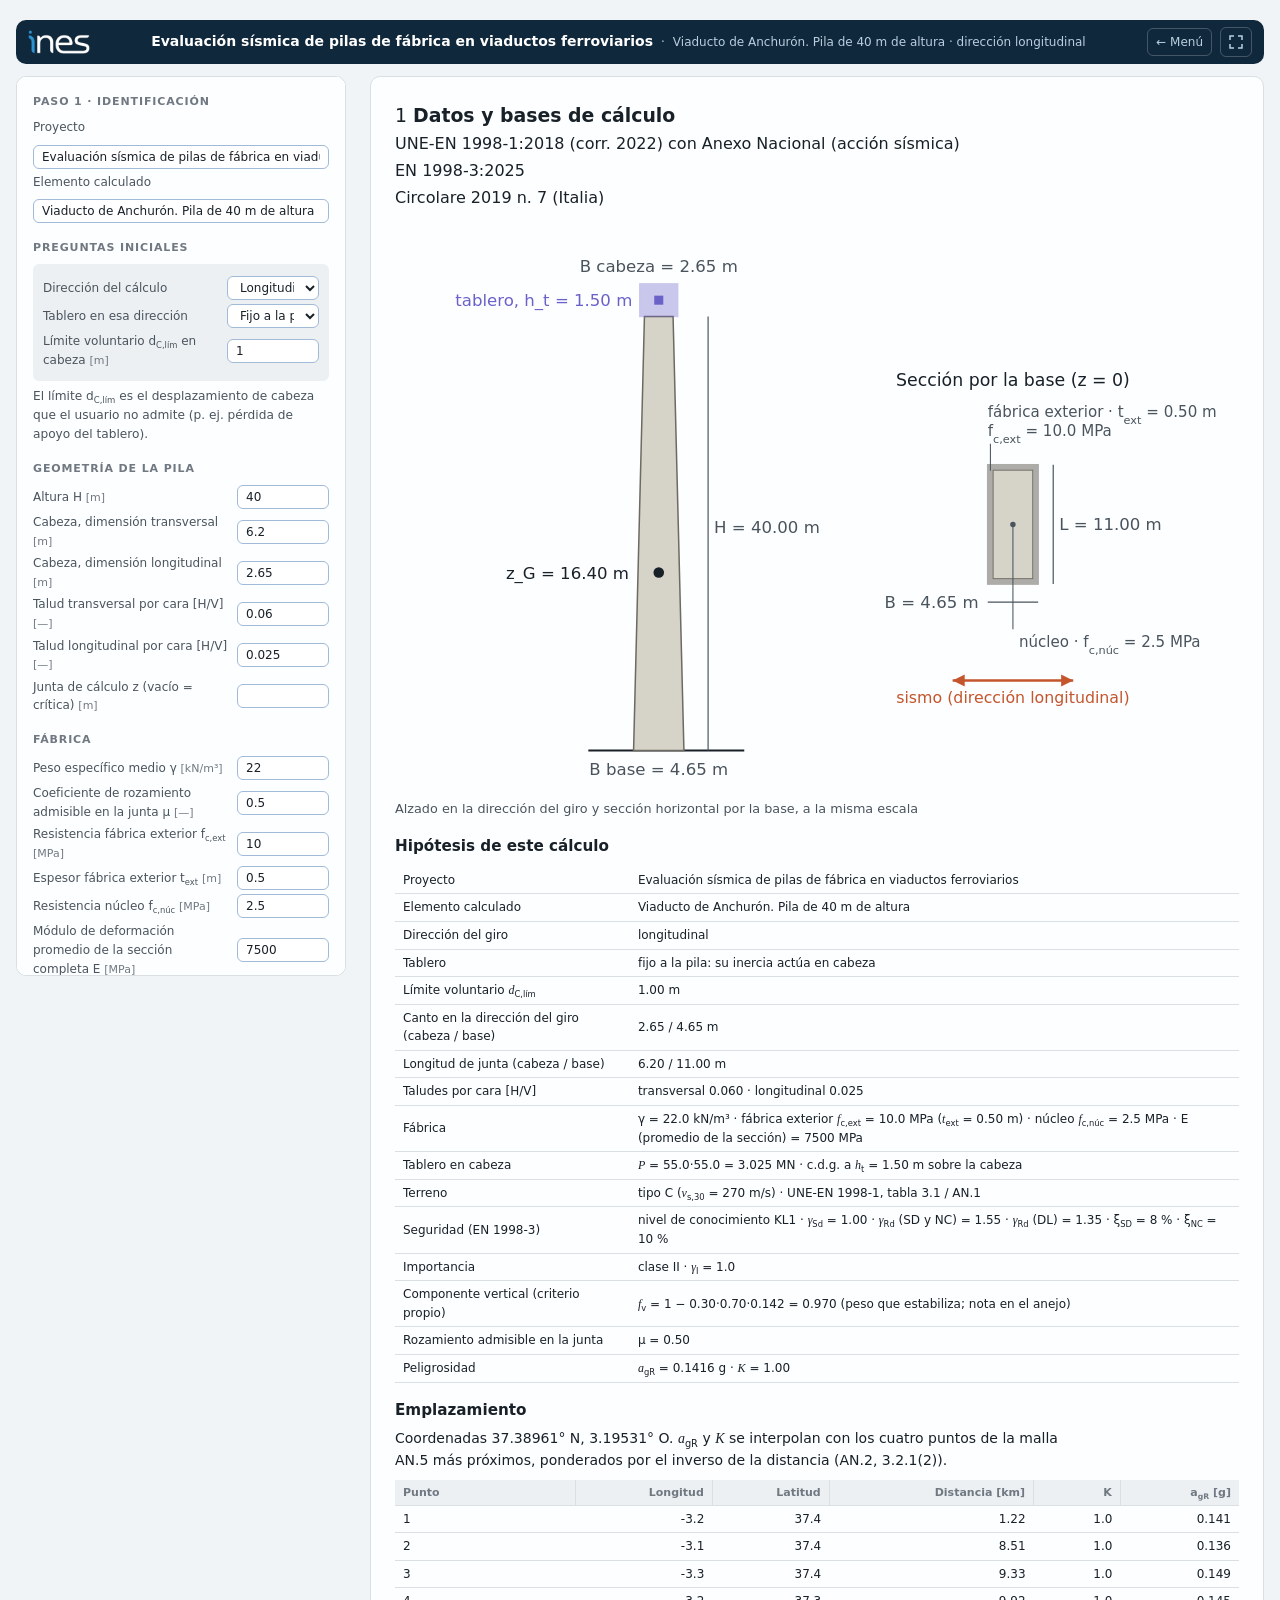
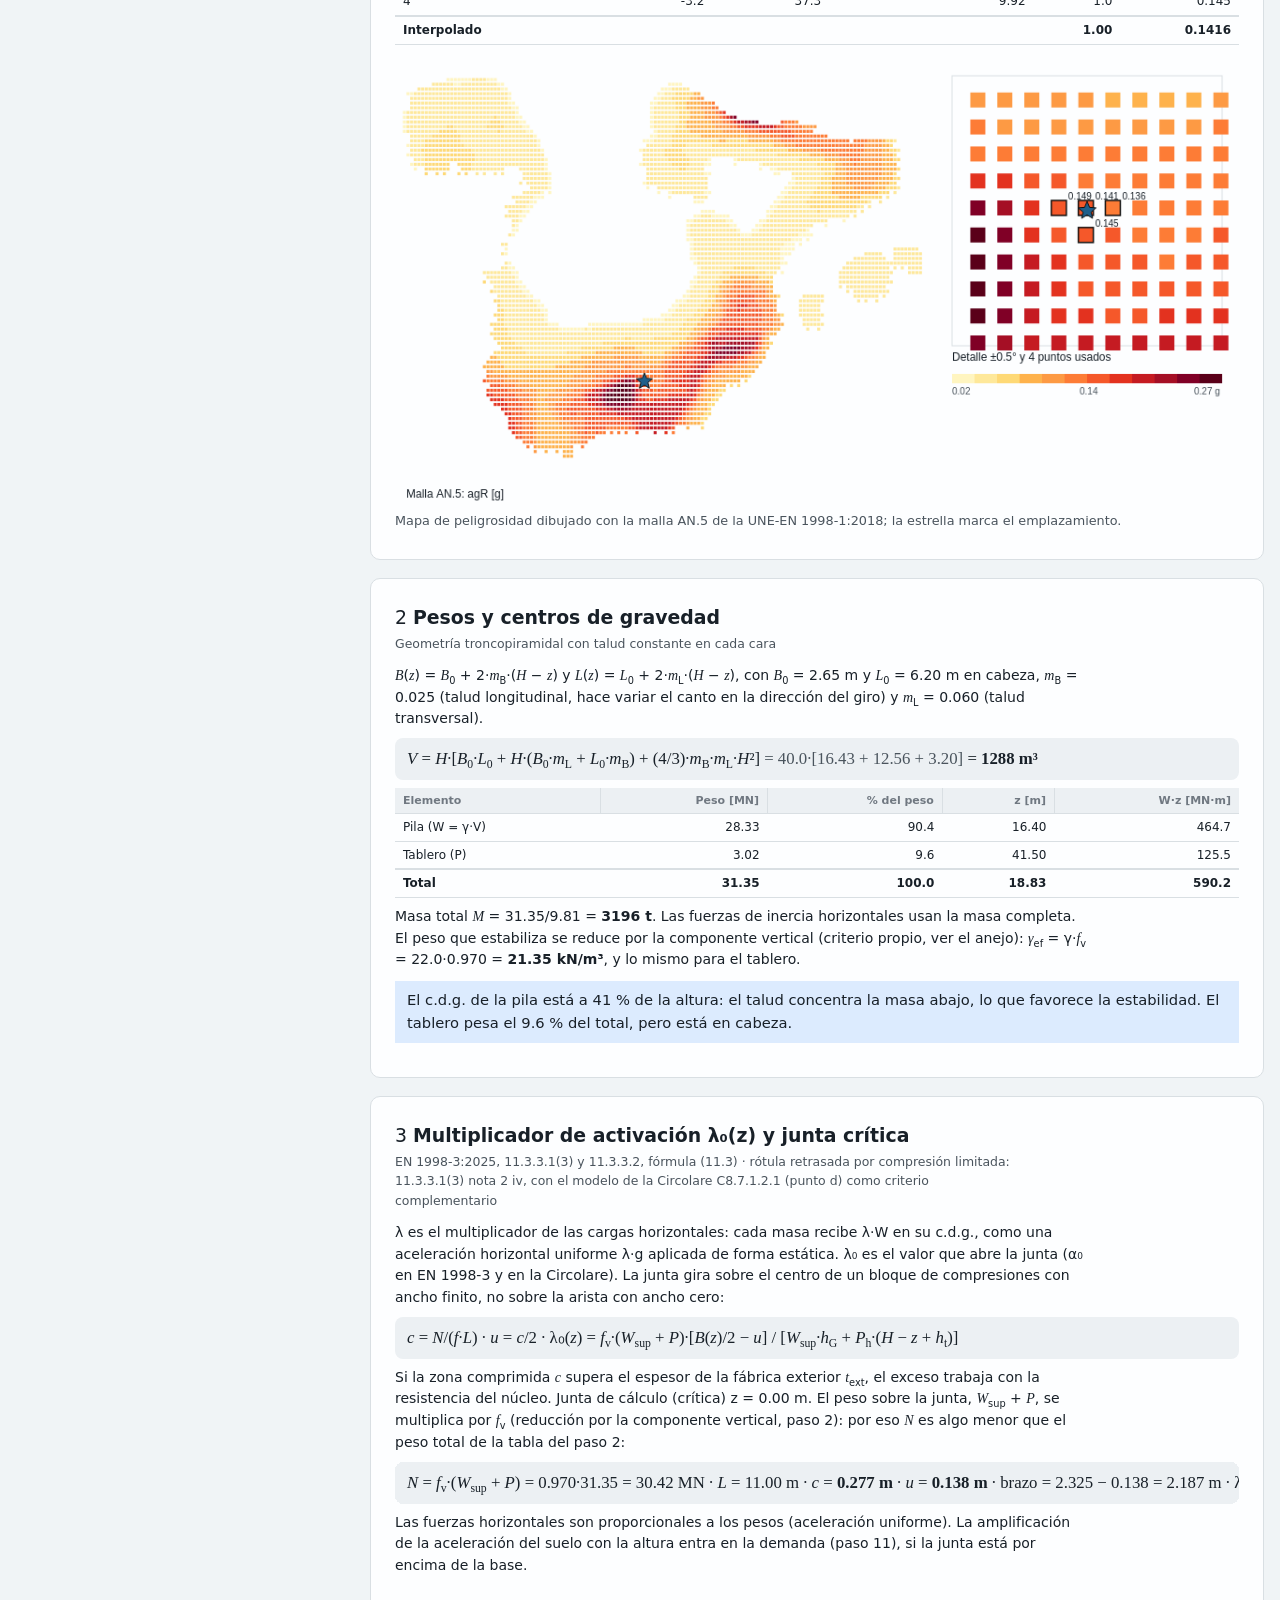
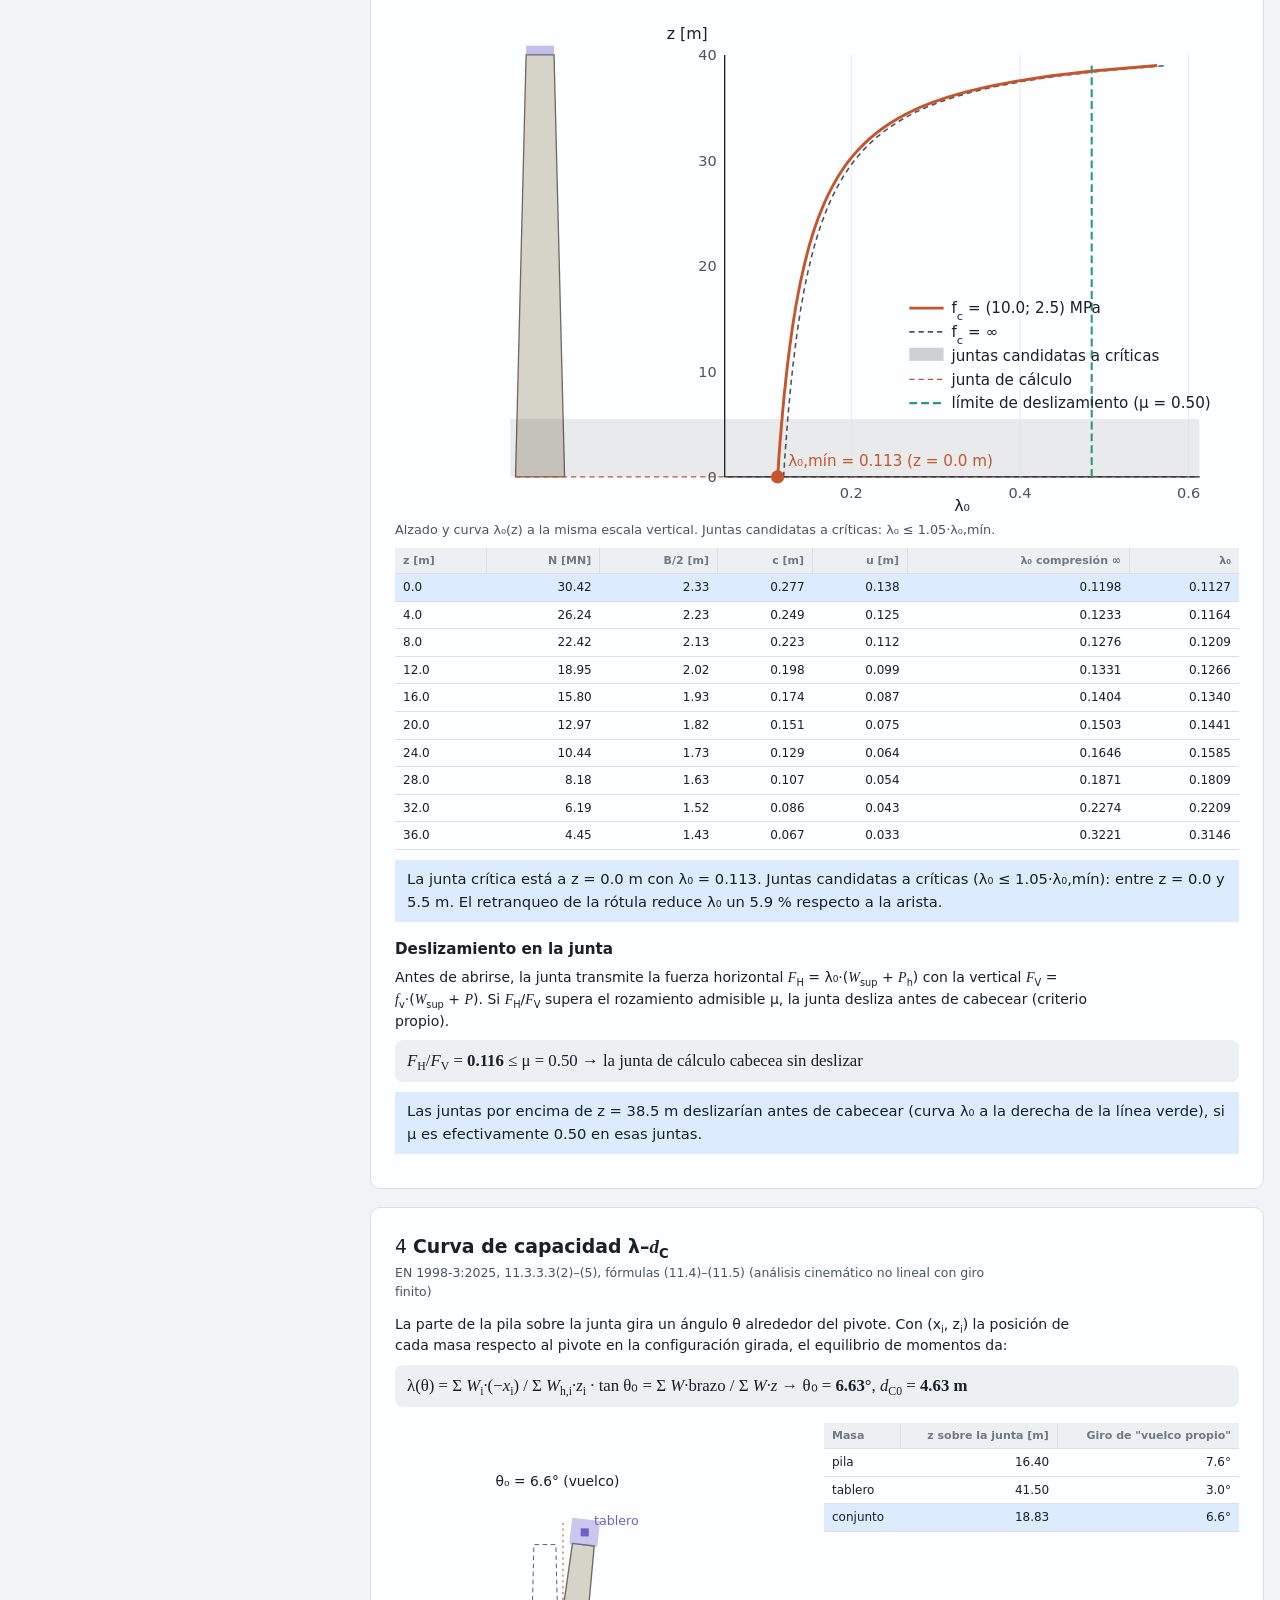
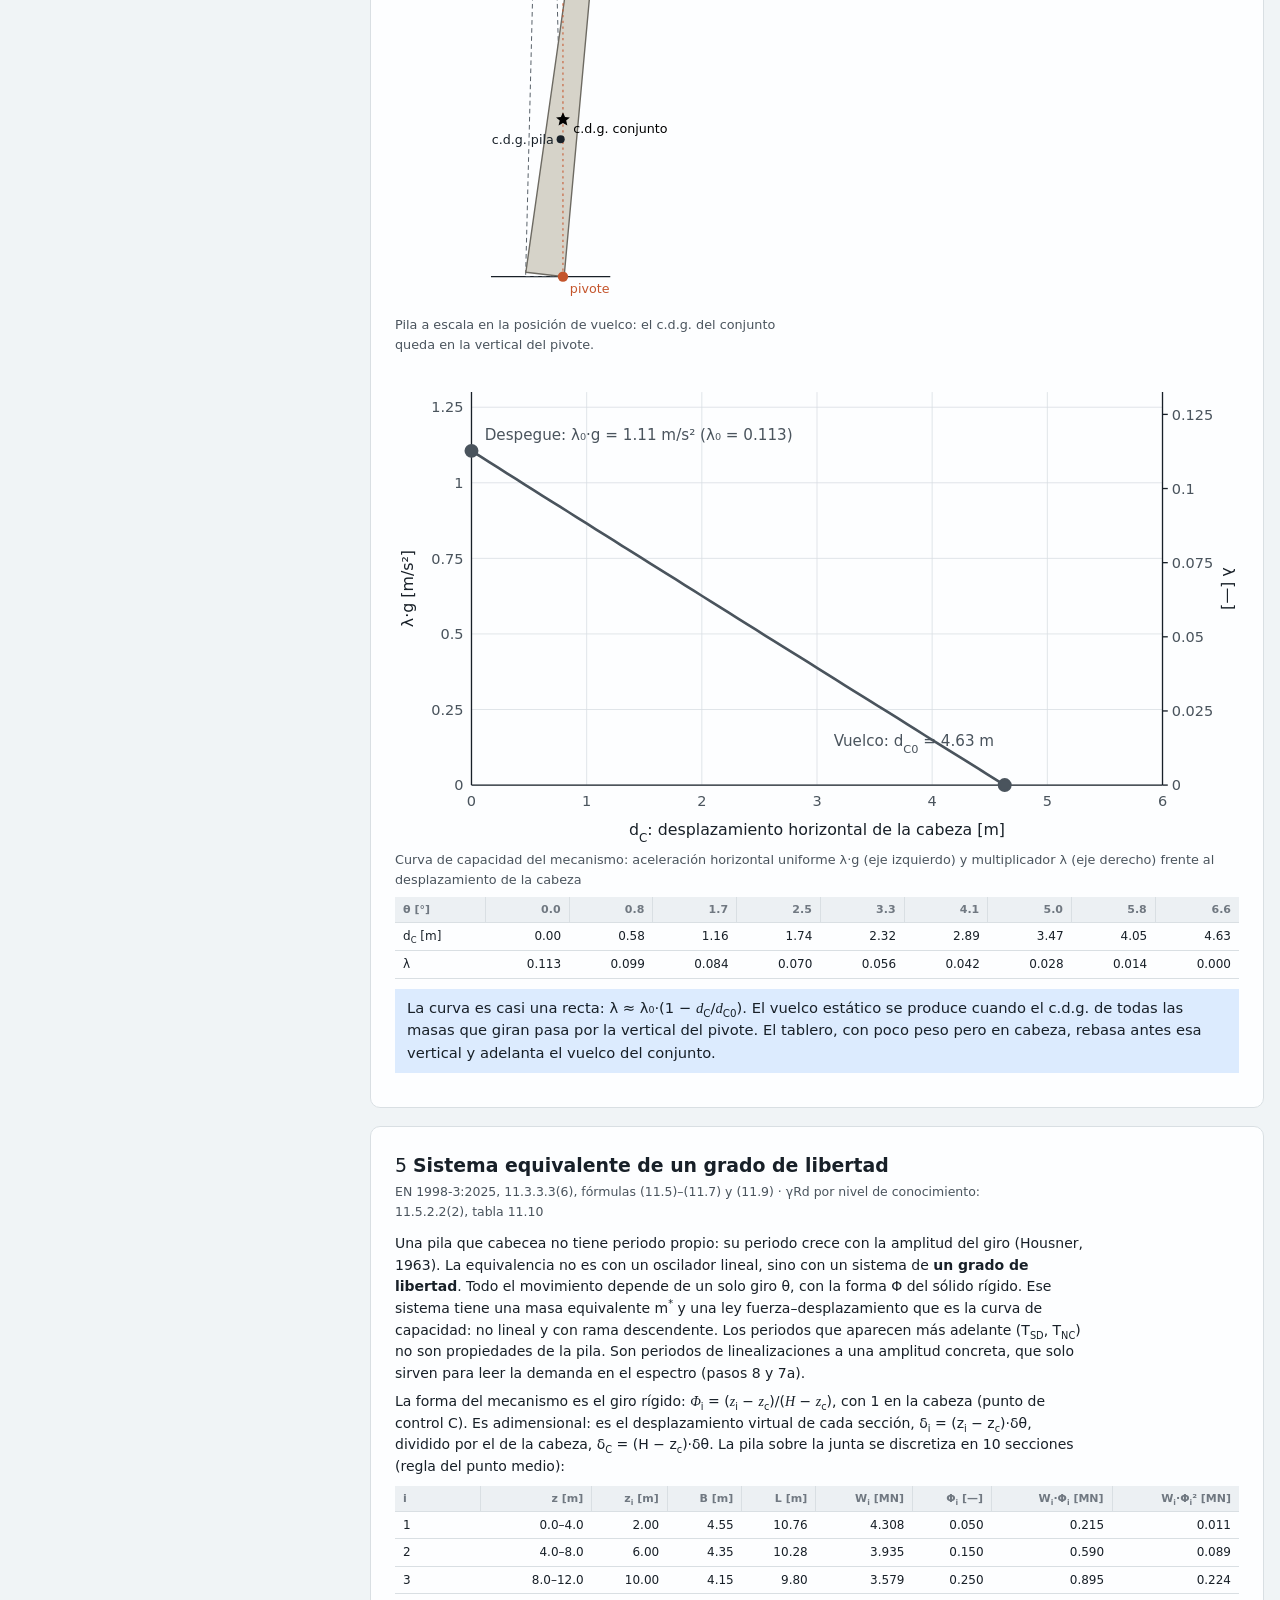
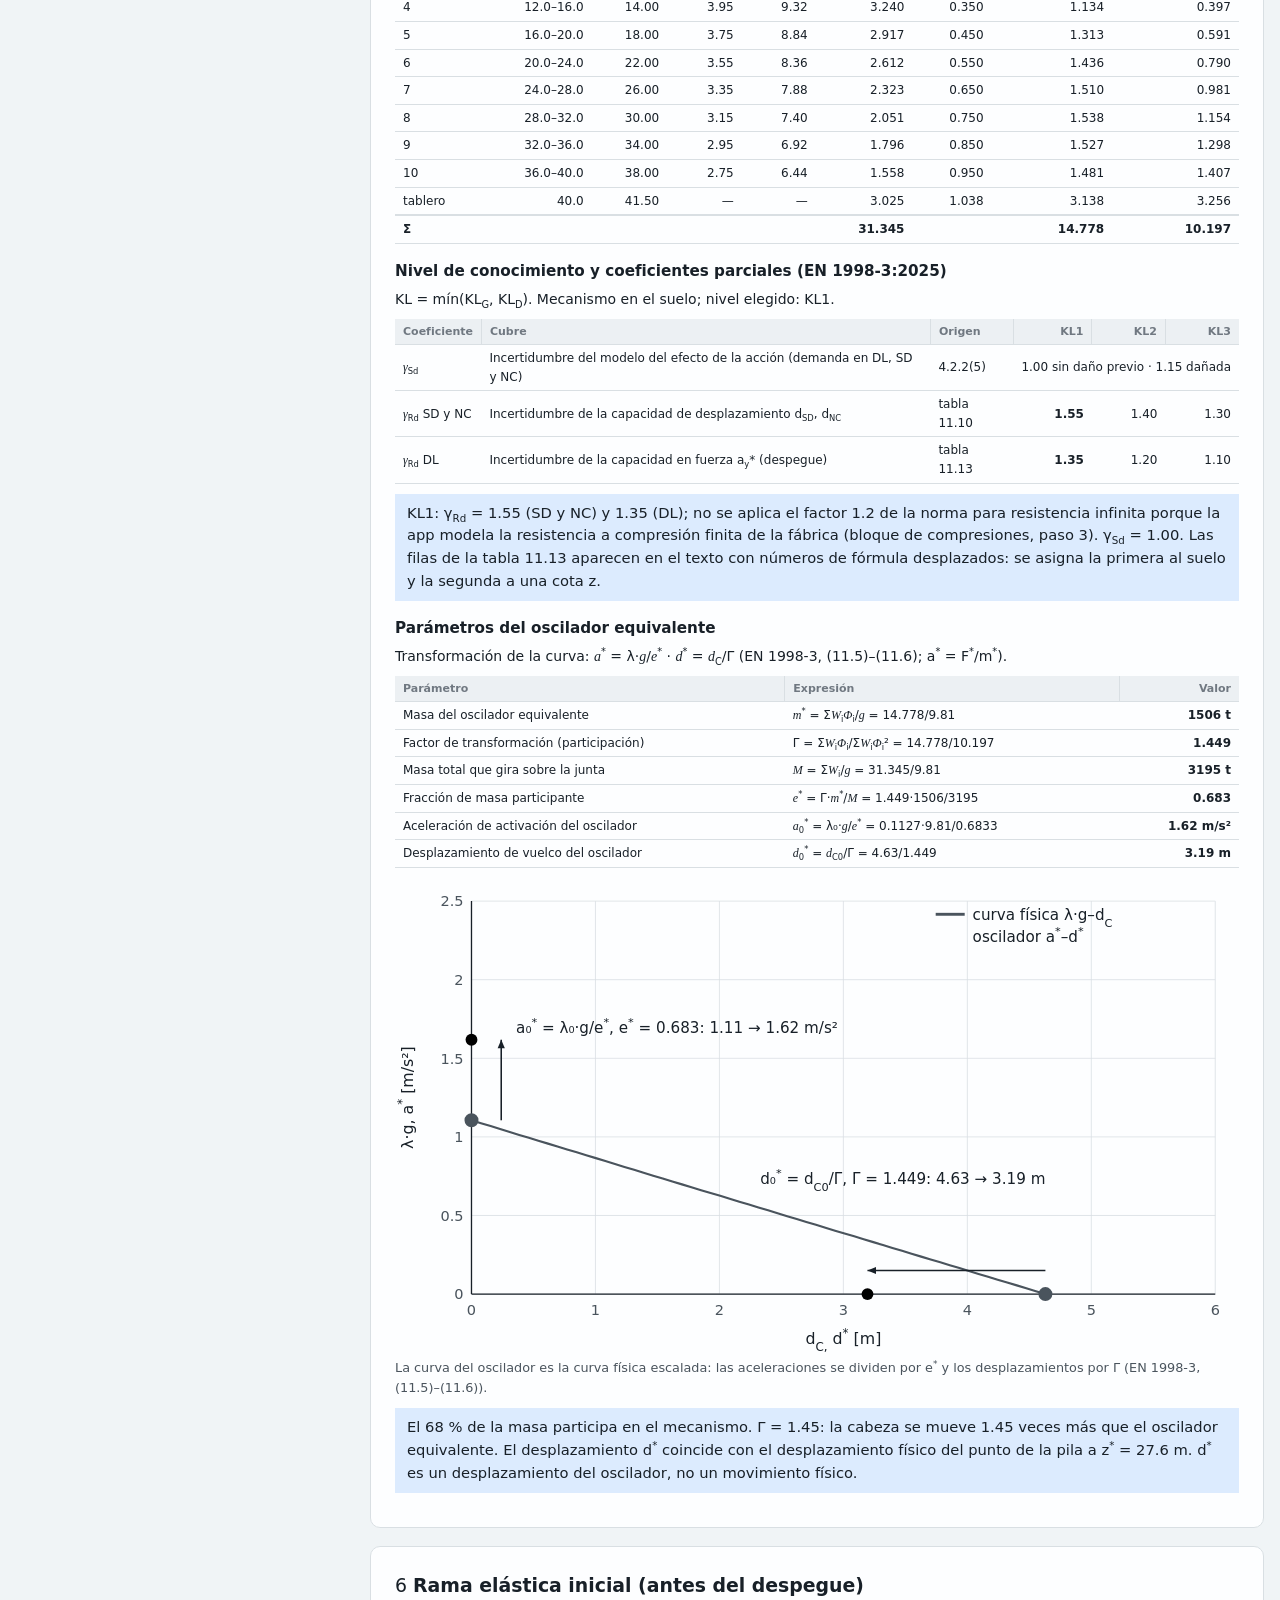
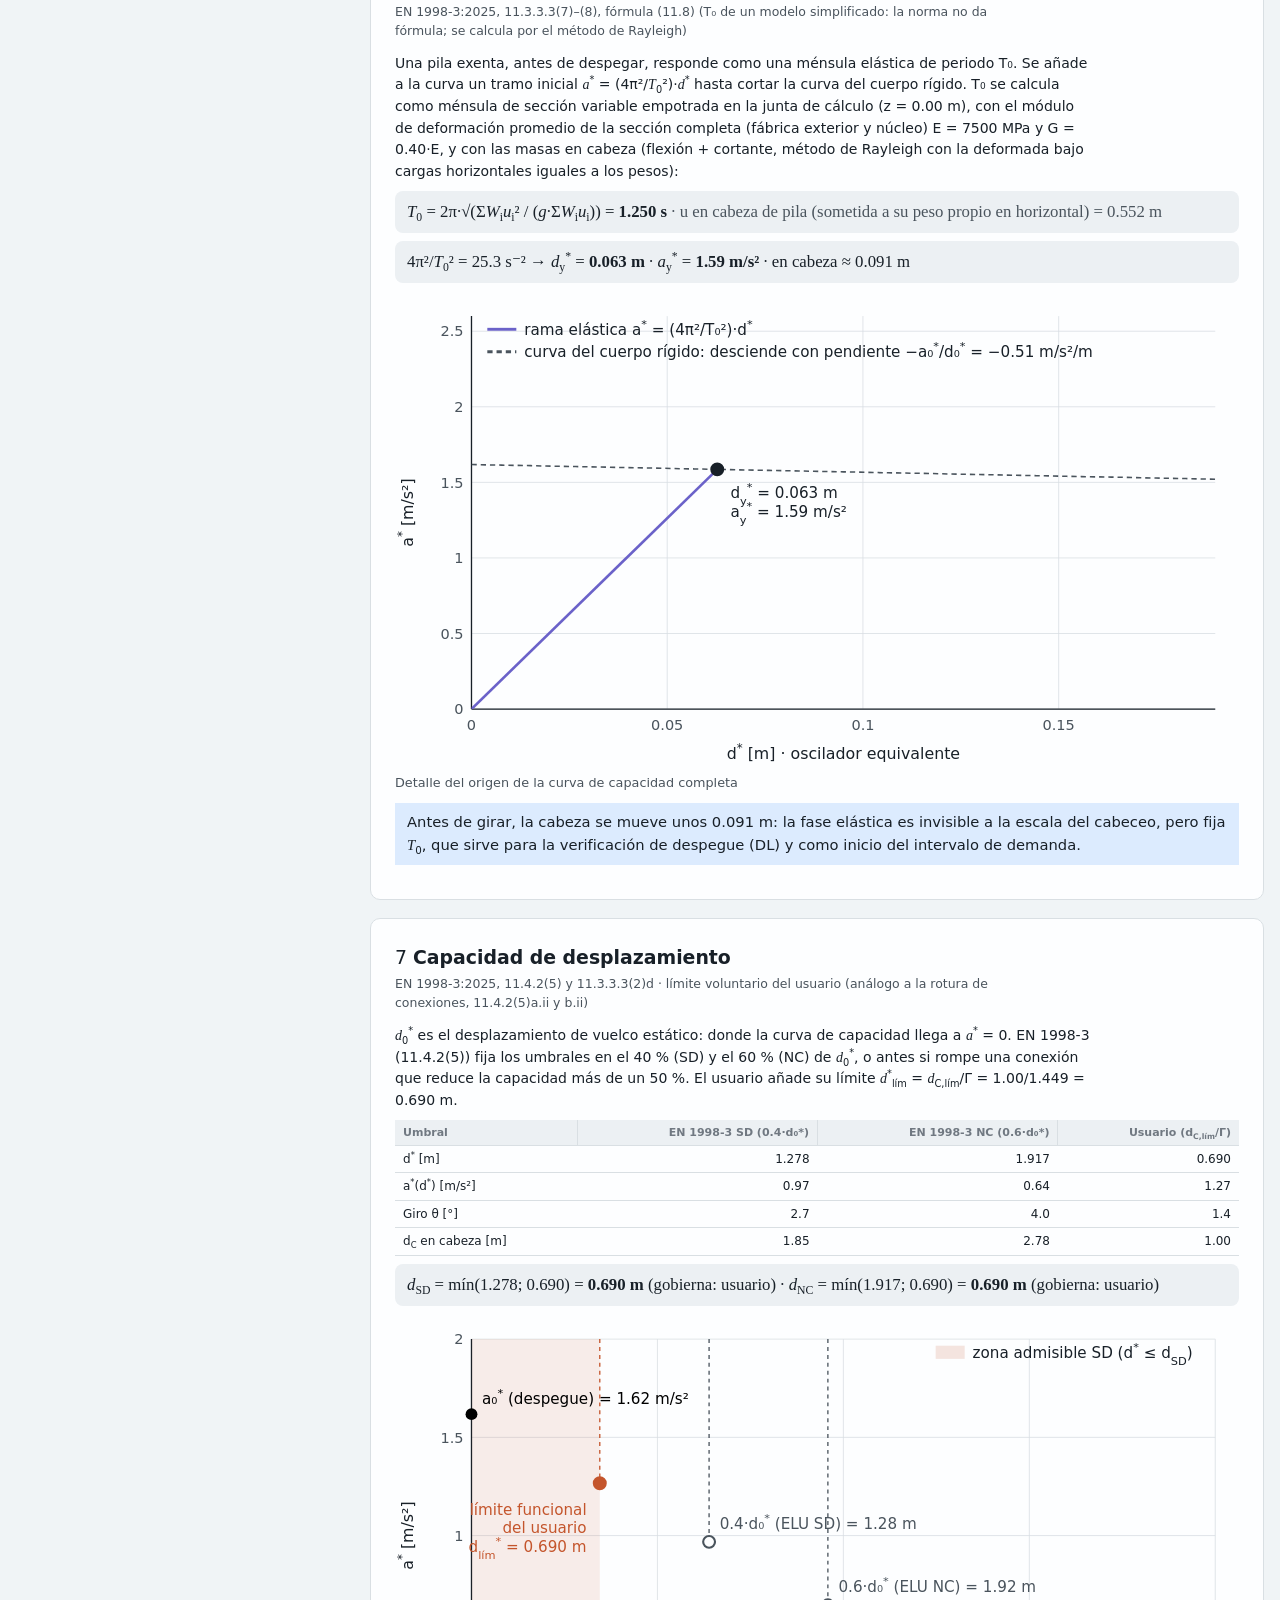
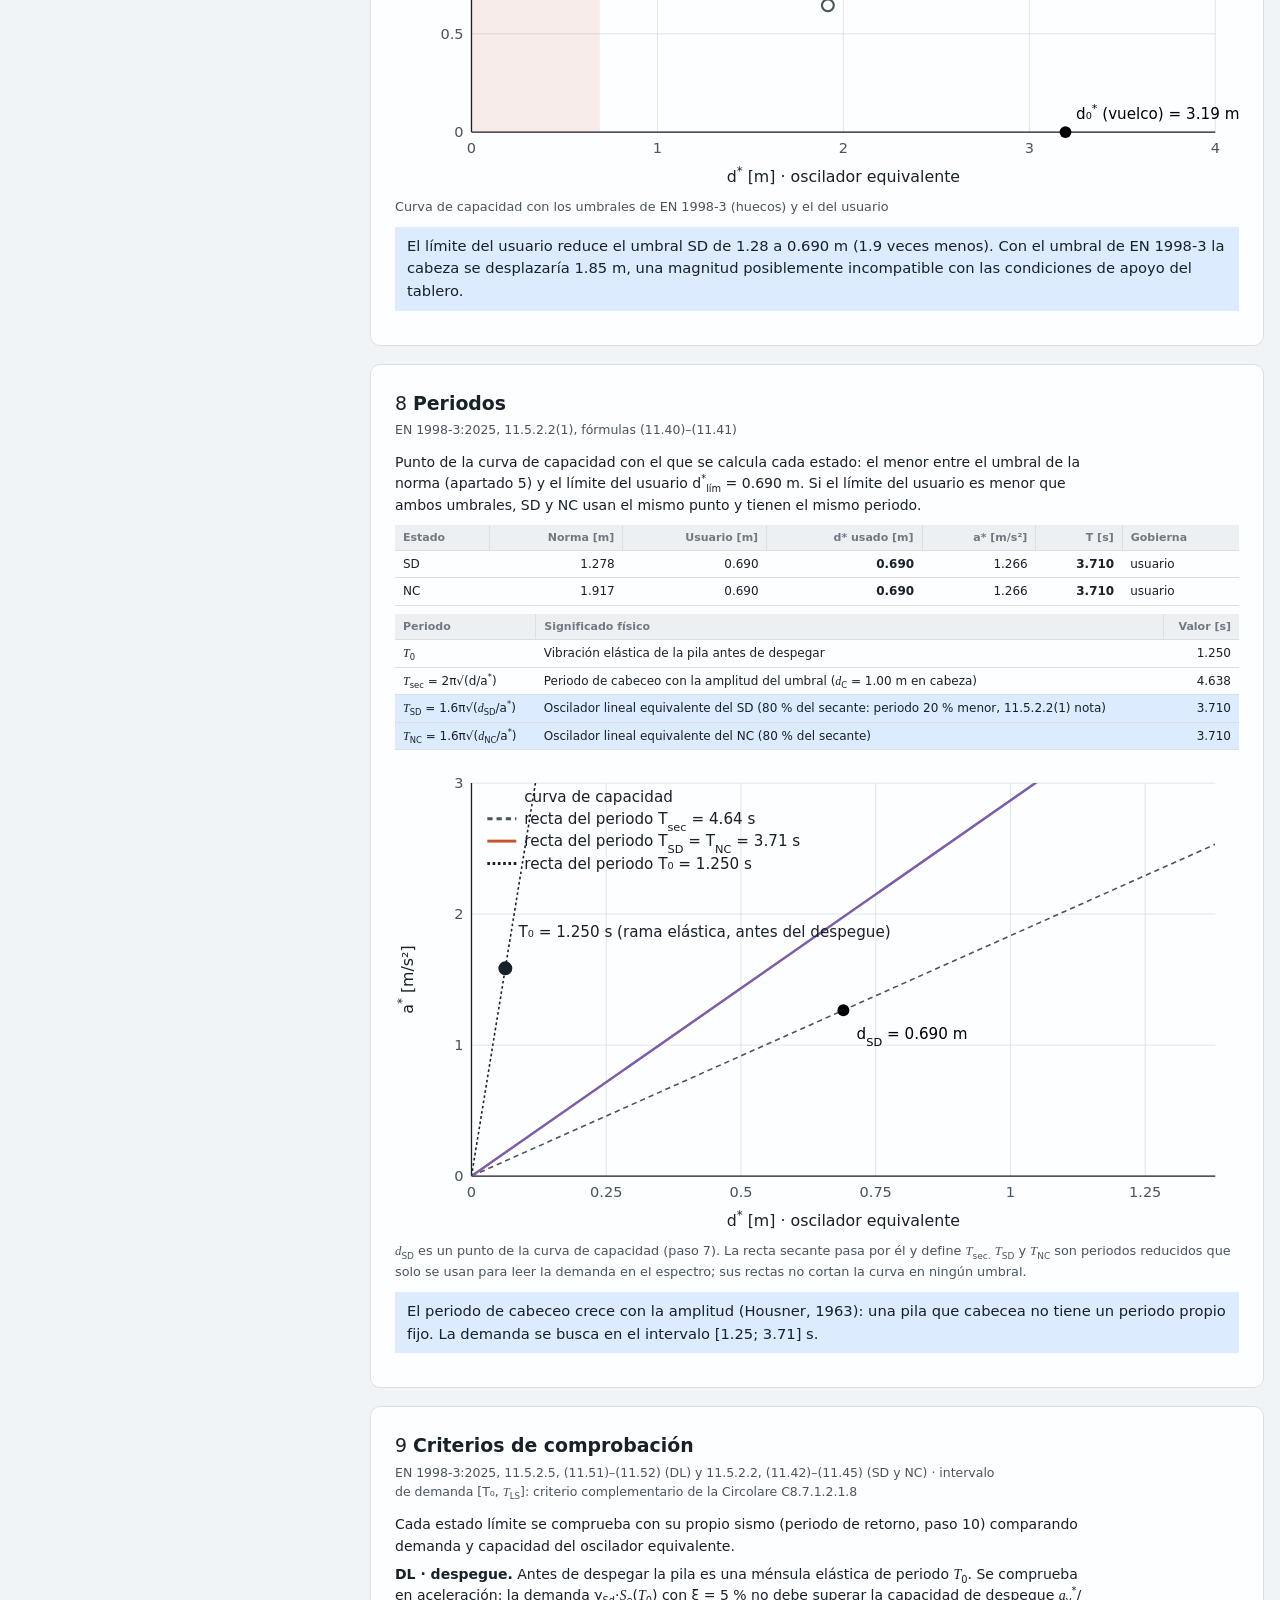
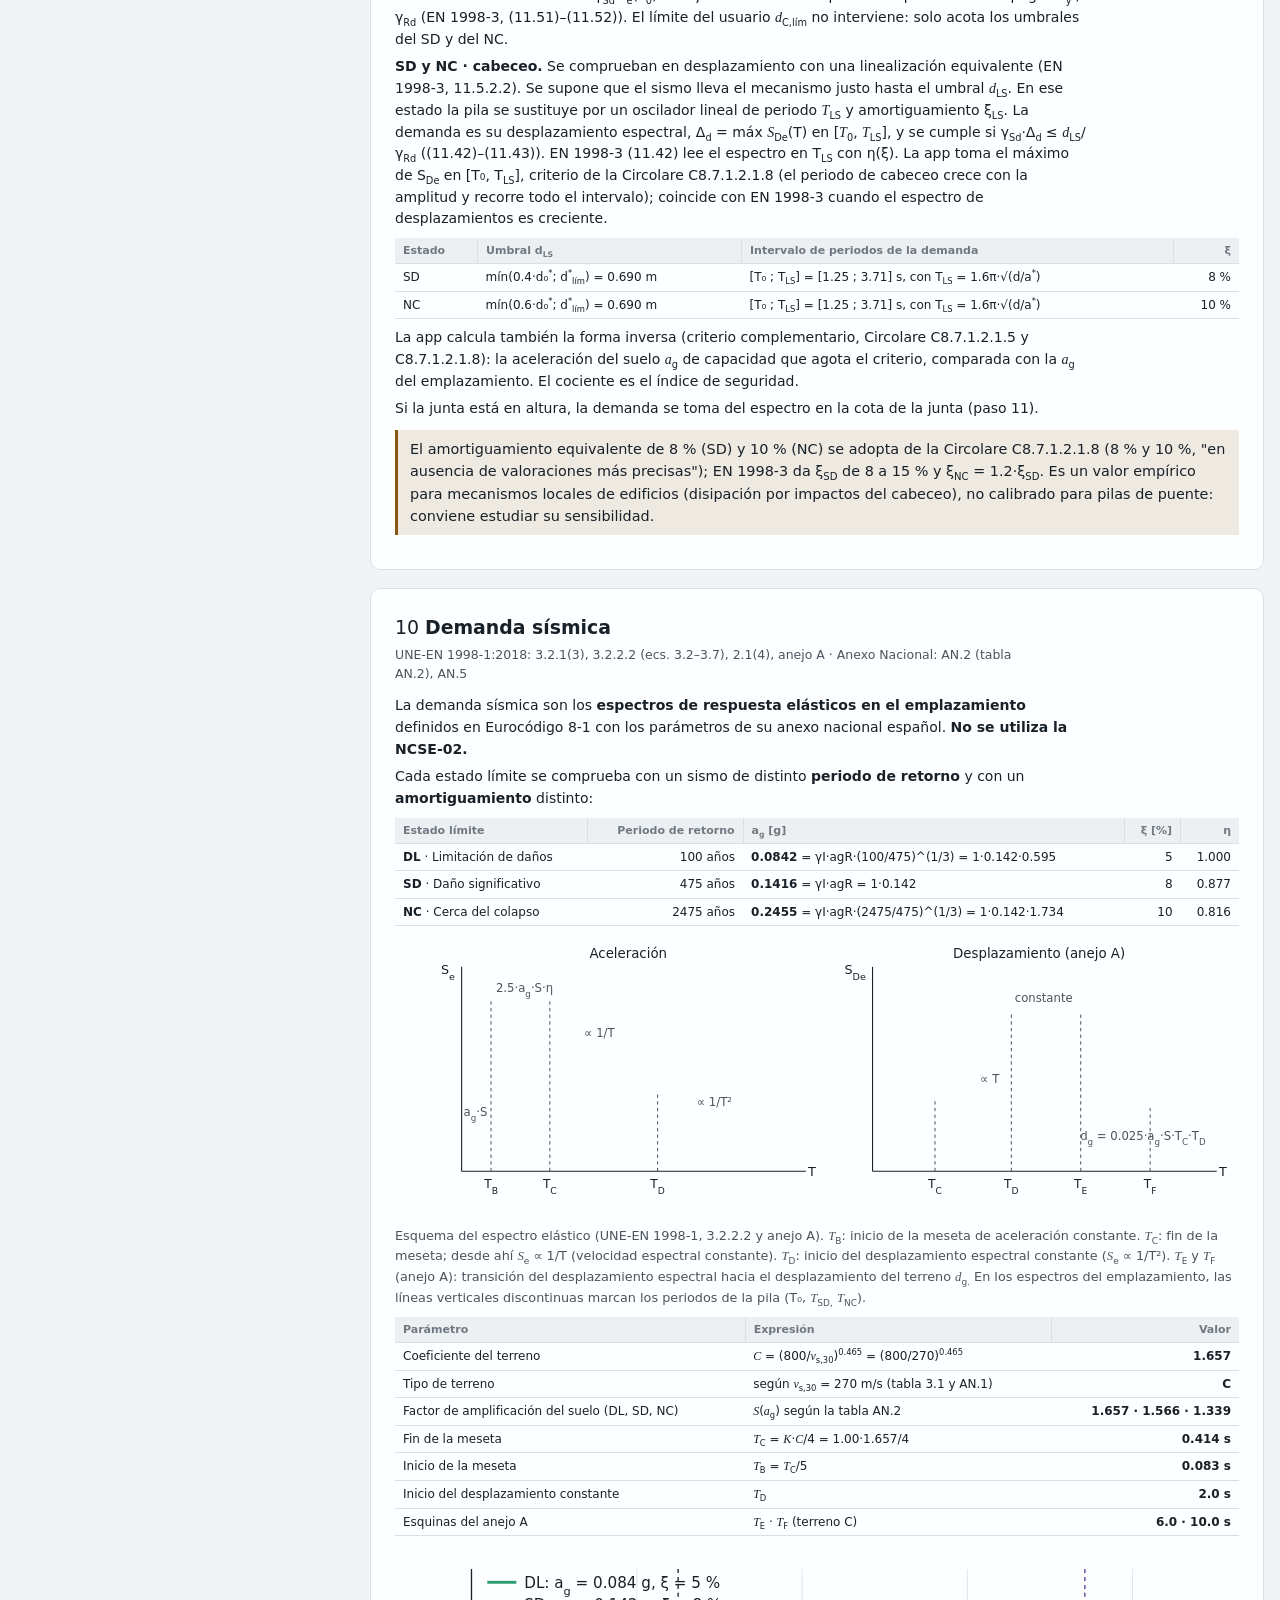
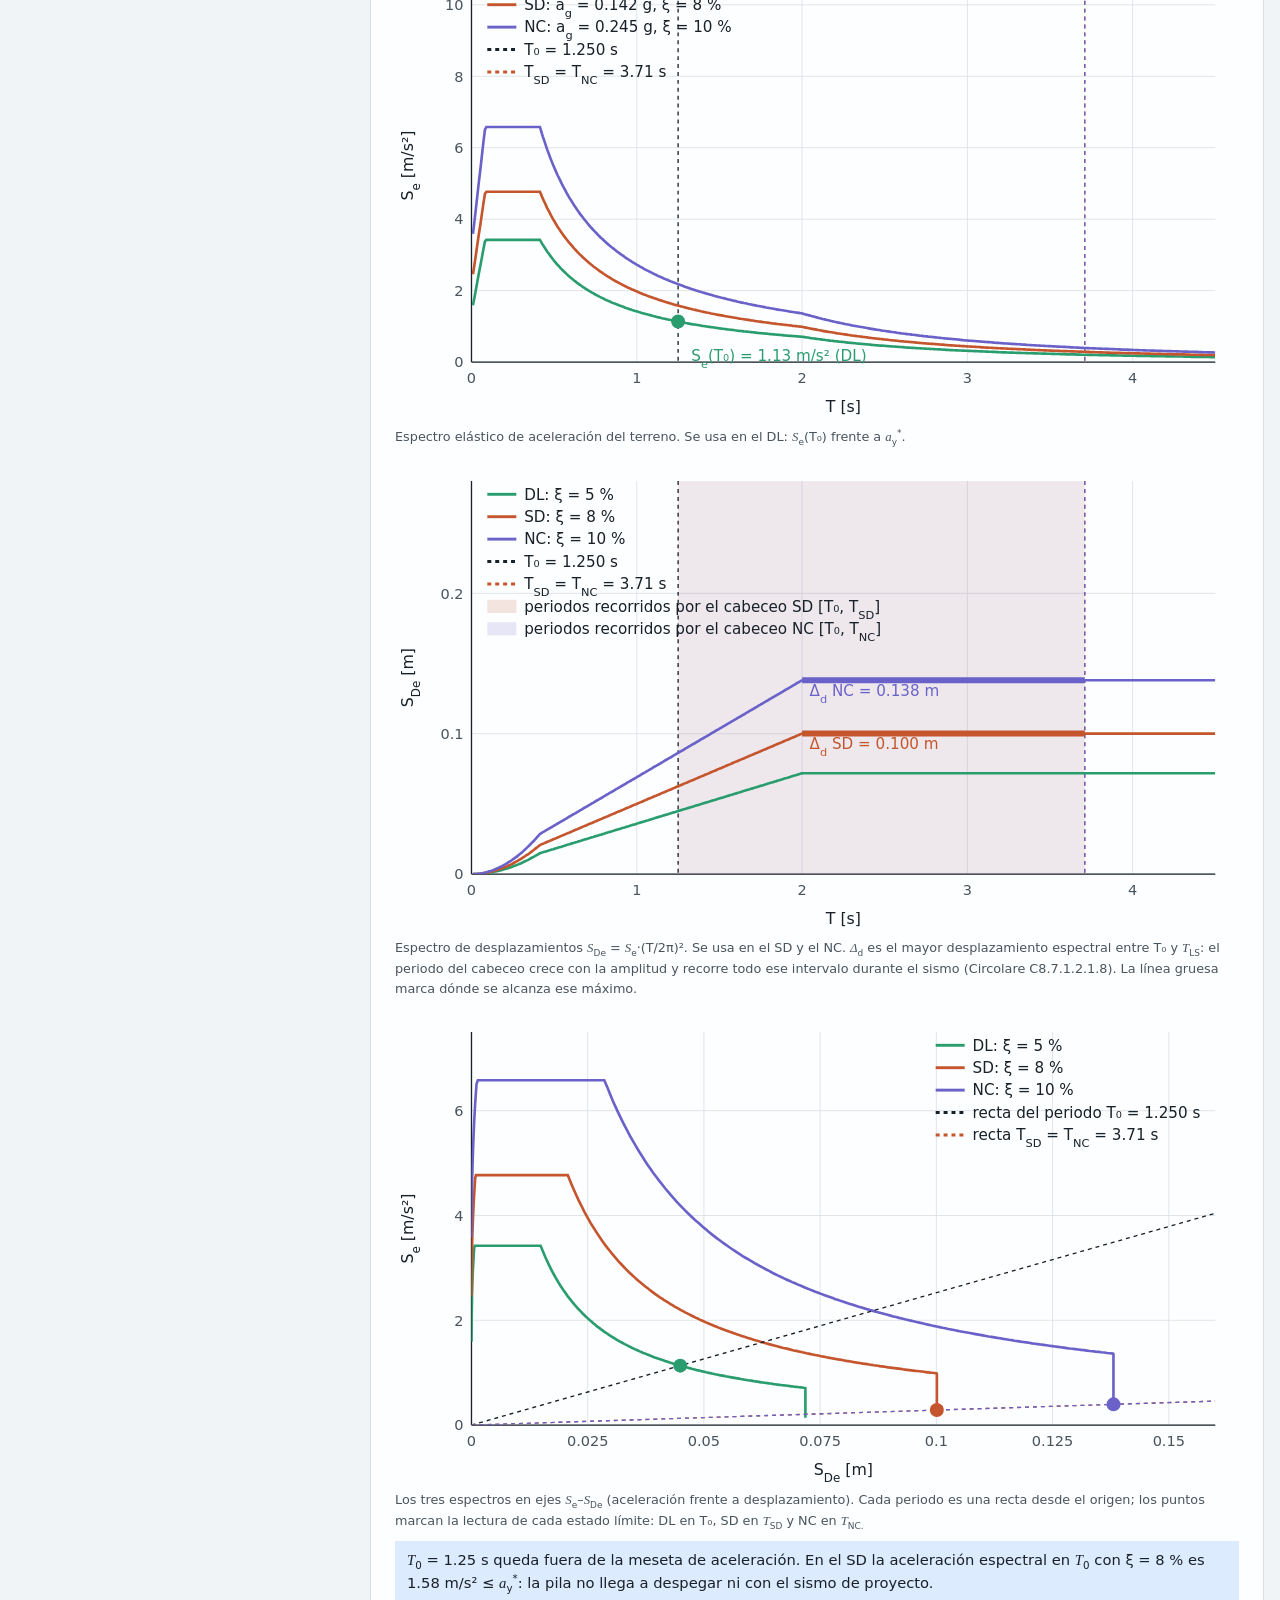
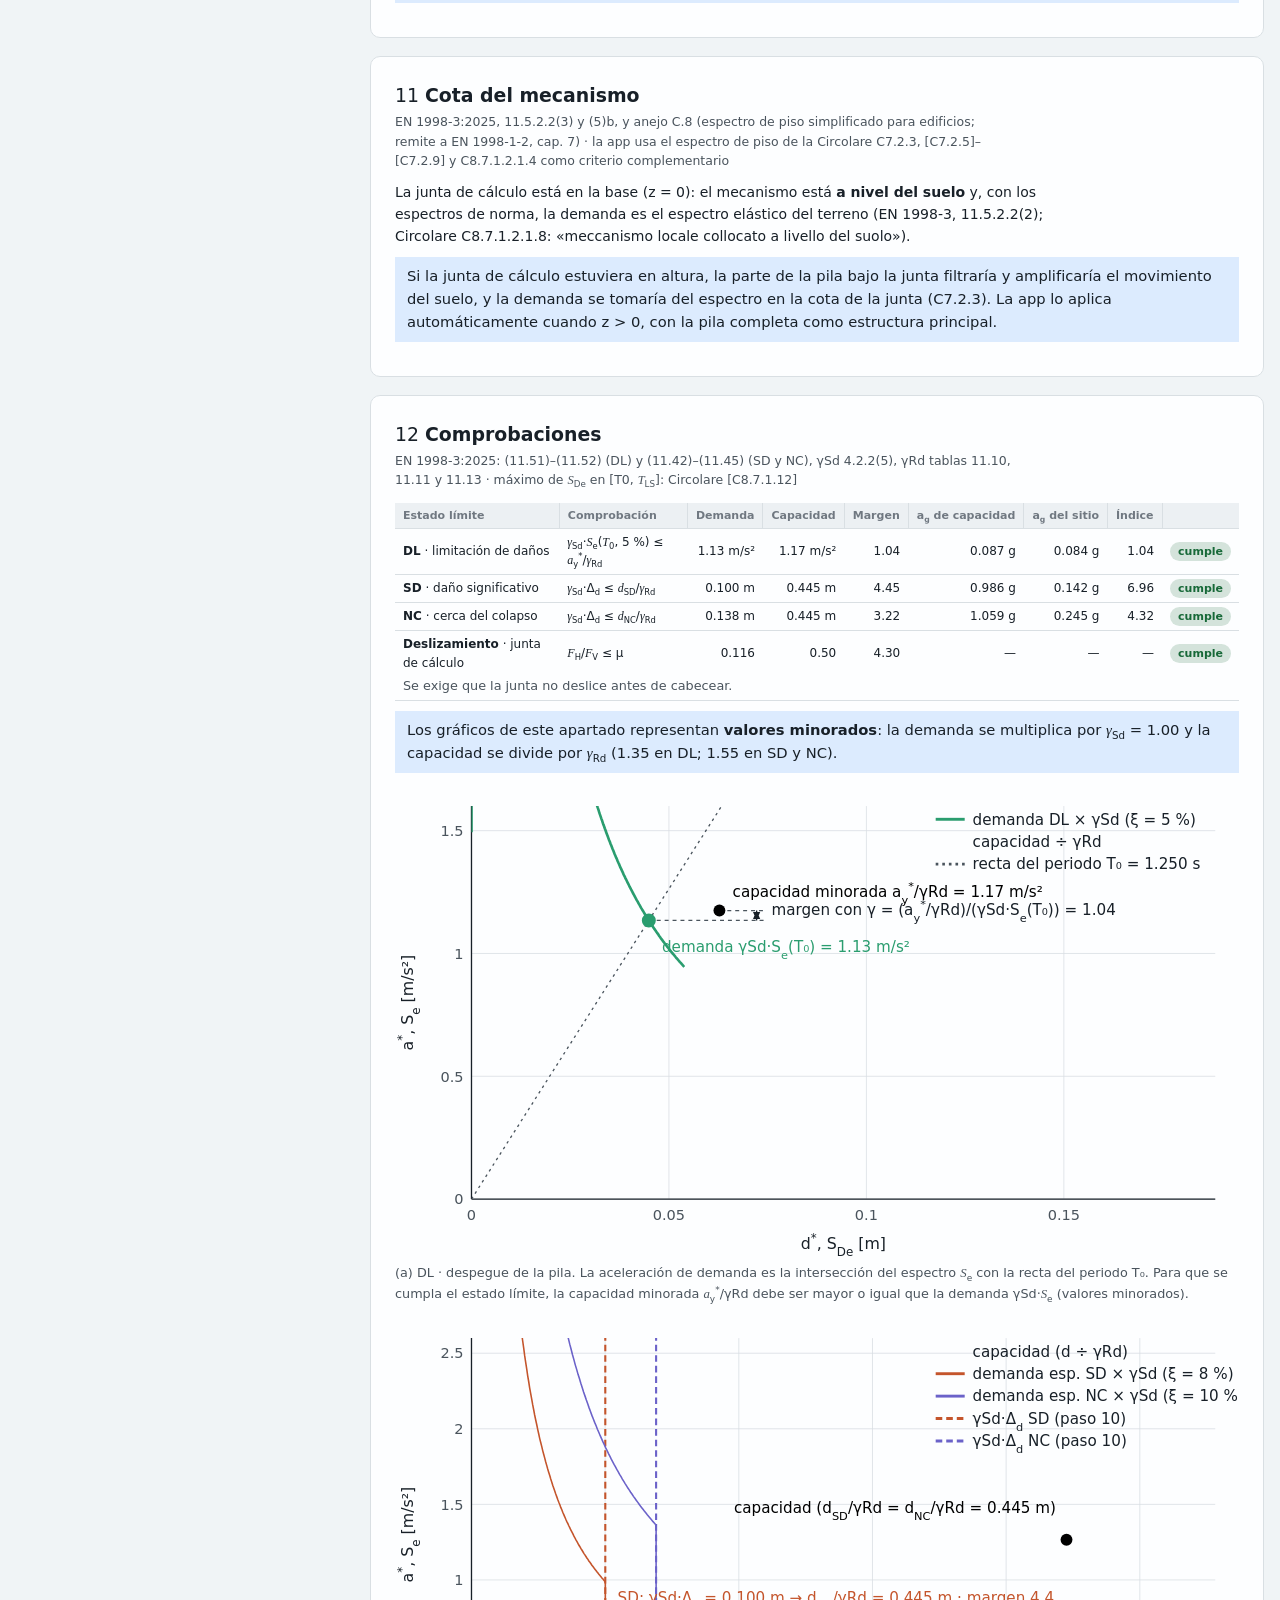
==== commit dd7a646d: "Barra superior estrecha (44 px) y botón de pantalla completa a la derecha Co-Authored-By: Claude Son" ====
--- a/cabeceo/index.html
+++ b/cabeceo/index.html
@@ -47,16 +47,16 @@
 body{background:var(--bg);color:var(--ink);font-family:var(--f-ui);font-size:var(--t-m);line-height:1.55;font-variant-numeric:tabular-nums;margin:0;padding-inline:16px;padding-block:20px 60px}
 .wrap{max-width:1320px;margin:0 auto;display:grid;grid-template-columns:330px minmax(0,1fr);gap:24px;align-items:start}
 @media (max-width:900px){.wrap{grid-template-columns:minmax(0,1fr)}}
-header.top{max-width:1320px;margin:0 auto 18px;display:flex;flex-wrap:wrap;gap:10px 24px;align-items:center;justify-content:space-between;background:var(--band);color:#fff;border-radius:var(--r-panel);padding:var(--e3) var(--e5)}
-header.top .brand{display:flex;align-items:center;gap:18px;min-width:0}
-header.top img{height:44px;width:auto;flex:none}
-header.top a.back{color:#b9cfe0;font-size:.85rem;text-decoration:none;border:1px solid #3d5a73;border-radius:8px;padding:5px 12px;white-space:nowrap}
-header.top a.back:hover{color:#fff;border-color:#fff}
-header.top .sub{color:#b9cfe0}
-header.top .refs{color:#b9cfe0}
-header.top h1{color:#fff;font-size:1.75rem;line-height:1.2}
-header.top .elem{color:#e3eef7;font-size:1.15rem;font-weight:500;margin:4px 0 2px}
-header.top .sub{font-size:.8rem}
+header.top{max-width:1320px;margin:0 auto var(--e3);display:grid;grid-template-columns:auto minmax(0,1fr) auto;align-items:center;gap:var(--e4);background:var(--banda);color:var(--banda-tinta);border-radius:var(--r-panel);padding:0 var(--e3);height:44px}
+header.top img{height:24px;width:auto;flex:none;display:block}
+header.top .tt{display:flex;justify-content:center;align-items:baseline;gap:var(--e2);min-width:0;overflow:hidden;white-space:nowrap}
+header.top h1{color:var(--banda-tinta);font-size:var(--t-m);font-weight:600;line-height:1.2;margin:0;letter-spacing:0;overflow:hidden;text-overflow:ellipsis}
+header.top .elem{color:var(--banda-tinta-2);font-size:var(--t-s);margin:0;overflow:hidden;text-overflow:ellipsis}
+header.top .elem:not(:empty)::before{content:"·";margin-right:var(--e2)}
+header.top .acts{display:flex;align-items:center;gap:var(--e2)}
+header.top a.back,header.top button.fs{display:inline-flex;align-items:center;justify-content:center;height:28px;min-width:28px;color:var(--banda-tinta-2);font-size:var(--t-s);text-decoration:none;border:1px solid var(--banda-linea);border-radius:var(--r-campo);padding:0 var(--e2);background:transparent;white-space:nowrap;cursor:pointer}
+header.top a.back:hover,header.top button.fs:hover{color:var(--banda-tinta);border-color:var(--banda-tinta);background:transparent}
+header.top button.fs svg{width:14px;height:14px;fill:none;stroke:currentColor;stroke-width:1.5}
 h1{font-size:1.65rem;margin:0;font-weight:600;letter-spacing:-.01em;text-wrap:balance}
 .sub{color:var(--muted);font-size:.9rem;margin:2px 0 0}
 .refs{font-size:.78rem;color:var(--muted);text-align:right}
@@ -130,7 +130,7 @@
 tr:has(+ tr.req) td{border-bottom:none}
 
 </style>
-<header class="top"><div class="brand"><img src="[data-uri]" alt="Ines"><div><h1 id="projTitle"></h1><p class="elem" id="elemLine"></p><p class="sub">Cabeceo de pilas de fábrica · análisis cinemático no lineal de una pila exenta con despegue en una junta · UNE-EN 1998-1:2018 (corr. 2022) con Anexo Nacional · EN 1998-3:2025 · Circolare 2019 n. 7 (Italia) · unidades SI: MN, m, s</p></div></div><a class="back" href="../index.html">← Menú</a>
+<header class="top"><div class="brand"><img src="[data-uri]" alt="Ines"></div><div class="tt"><h1 id="projTitle"></h1><p class="elem" id="elemLine"></p></div><div class="acts"><a class="back" href="../index.html">← Menú</a><button id="btnFs" class="fs" type="button" aria-label="Pantalla completa" title="Pantalla completa (F11)"><svg viewBox="0 0 14 14" aria-hidden="true"><path d="M1 5V1h4M9 1h4v4M13 9v4H9M5 13H1V9"/></svg></button></div>
 </header>
 <div class="wrap"><aside id="form" aria-label="Datos"></aside><main id="main"></main></div>
 <footer>Ines · Prototipo de cálculo. Todos los resultados, textos e interpretaciones se generan con reglas programadas, sin intervención de IA. Los resultados dependen de las hipótesis indicadas en cada paso; revísalas antes de usarlos.</footer>
@@ -1297,5 +1297,11 @@
 }
 
 buildForm(); run();
+
+// pantalla completa (botón a la derecha de la barra superior)
+(function(){const b=document.getElementById('btnFs');if(!b)return;const d=document.documentElement,on=()=>!!document.fullscreenElement;
+  if(!d.requestFullscreen){b.setAttribute('aria-disabled','true');b.title='Tu navegador no permite la pantalla completa';return}
+  b.addEventListener('click',()=>{try{on()?document.exitFullscreen():d.requestFullscreen()}catch(e){}});
+  document.addEventListener('fullscreenchange',()=>{const f=on();b.setAttribute('aria-pressed',f);b.setAttribute('aria-label',f?'Salir de pantalla completa':'Pantalla completa');b.title=b.getAttribute('aria-label')+' (F11)'});})();
 </script>
 </html>
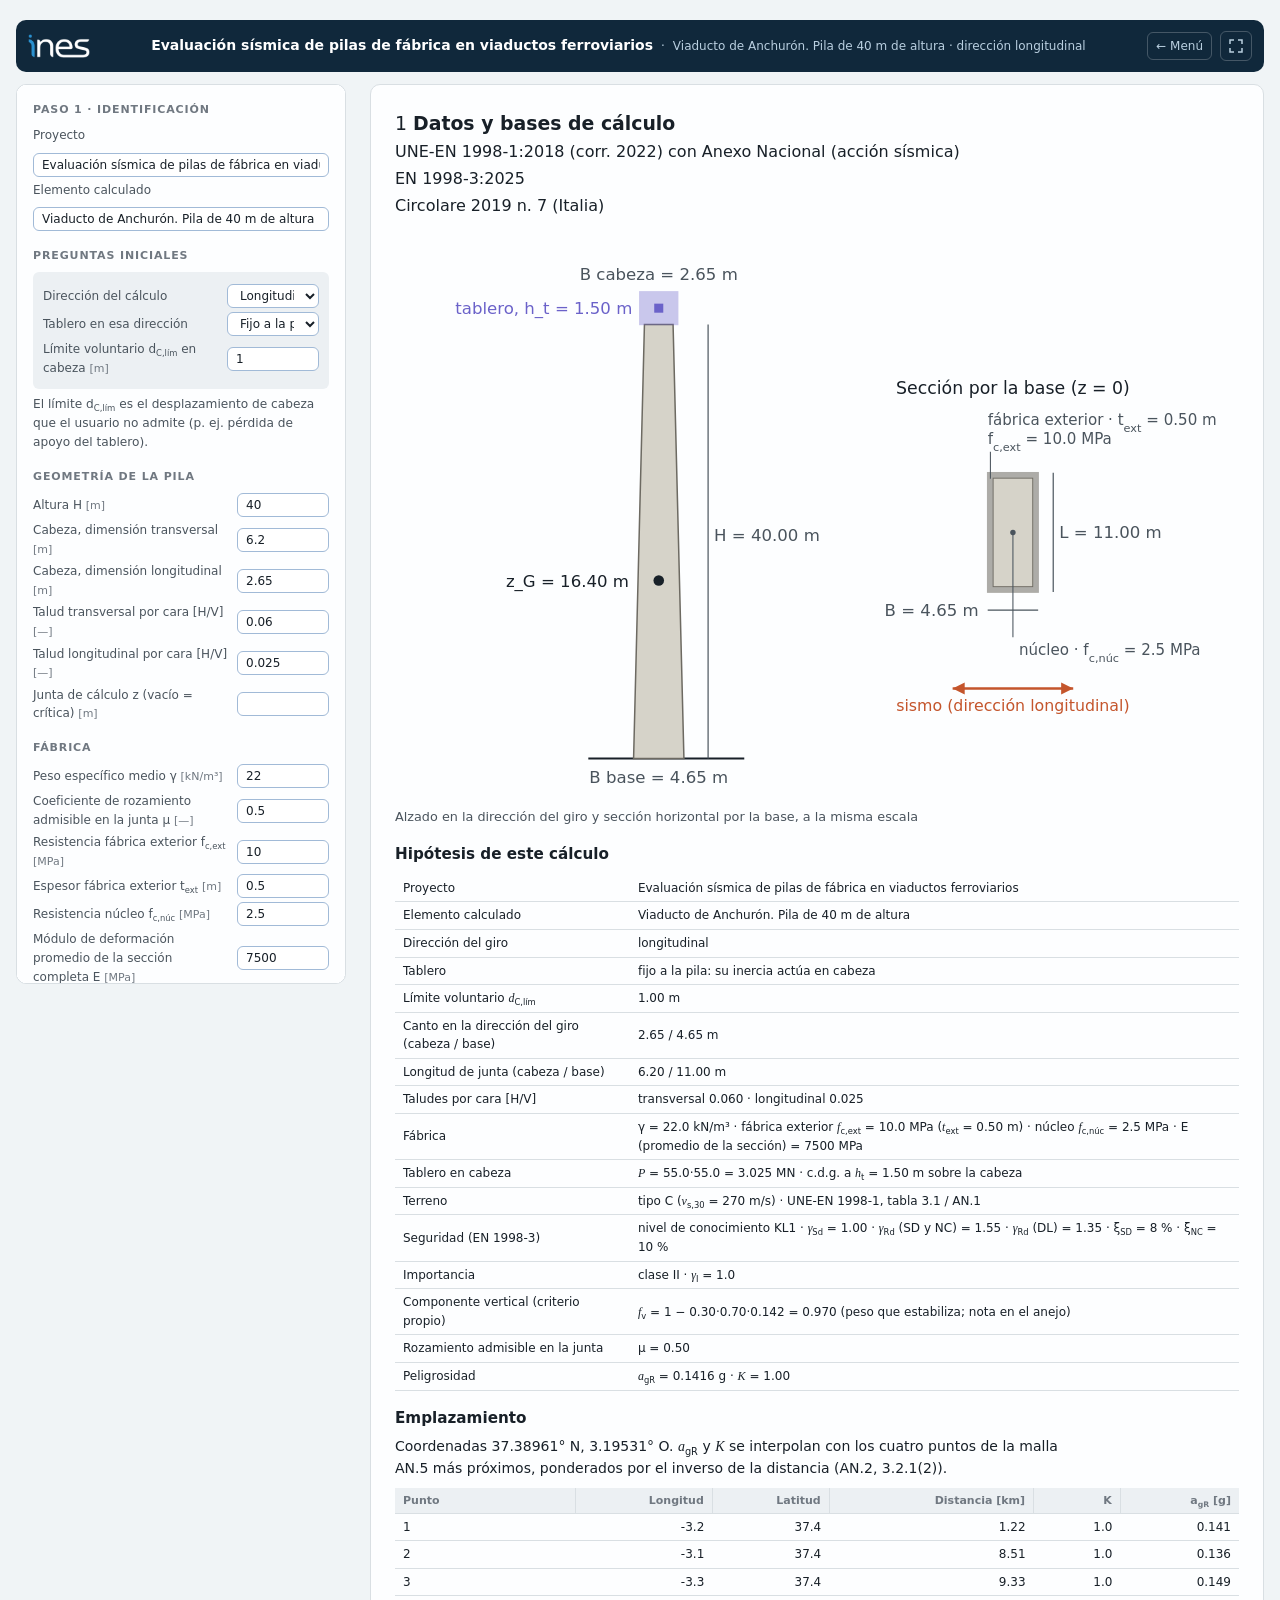
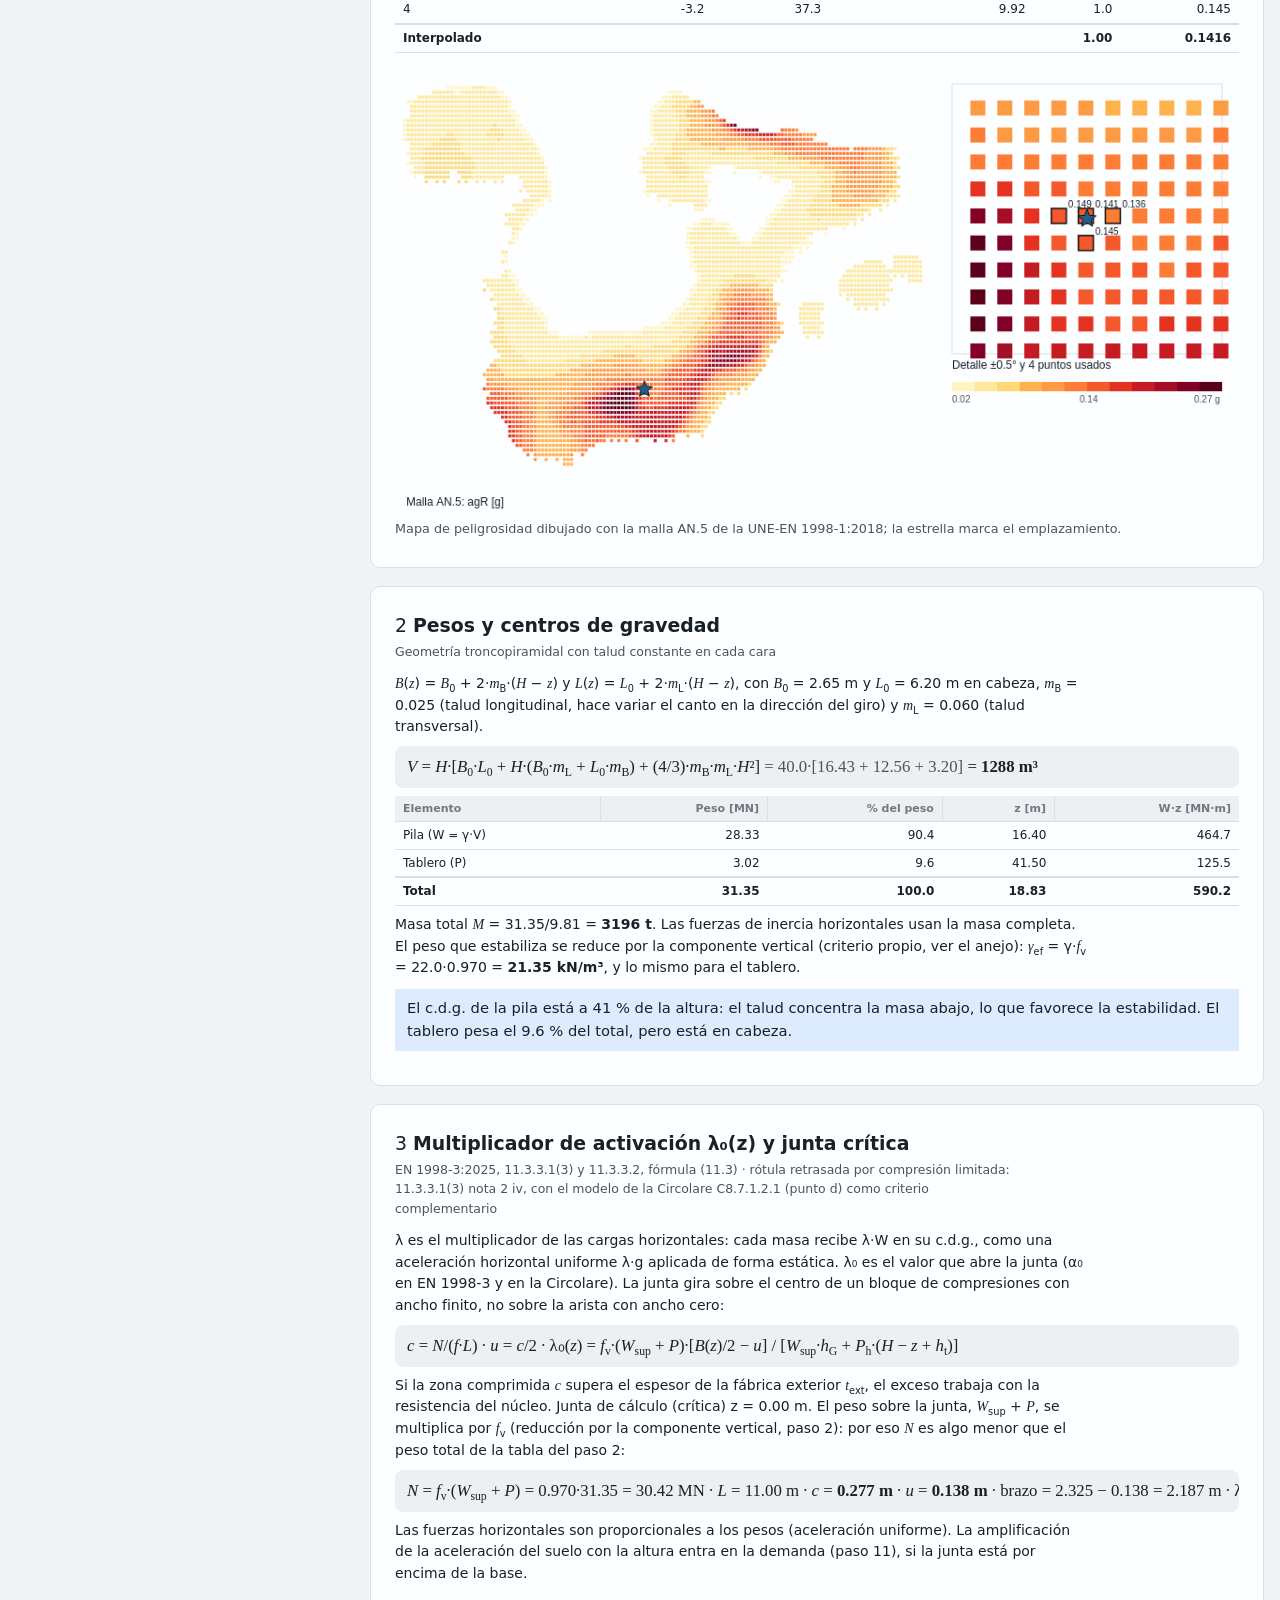
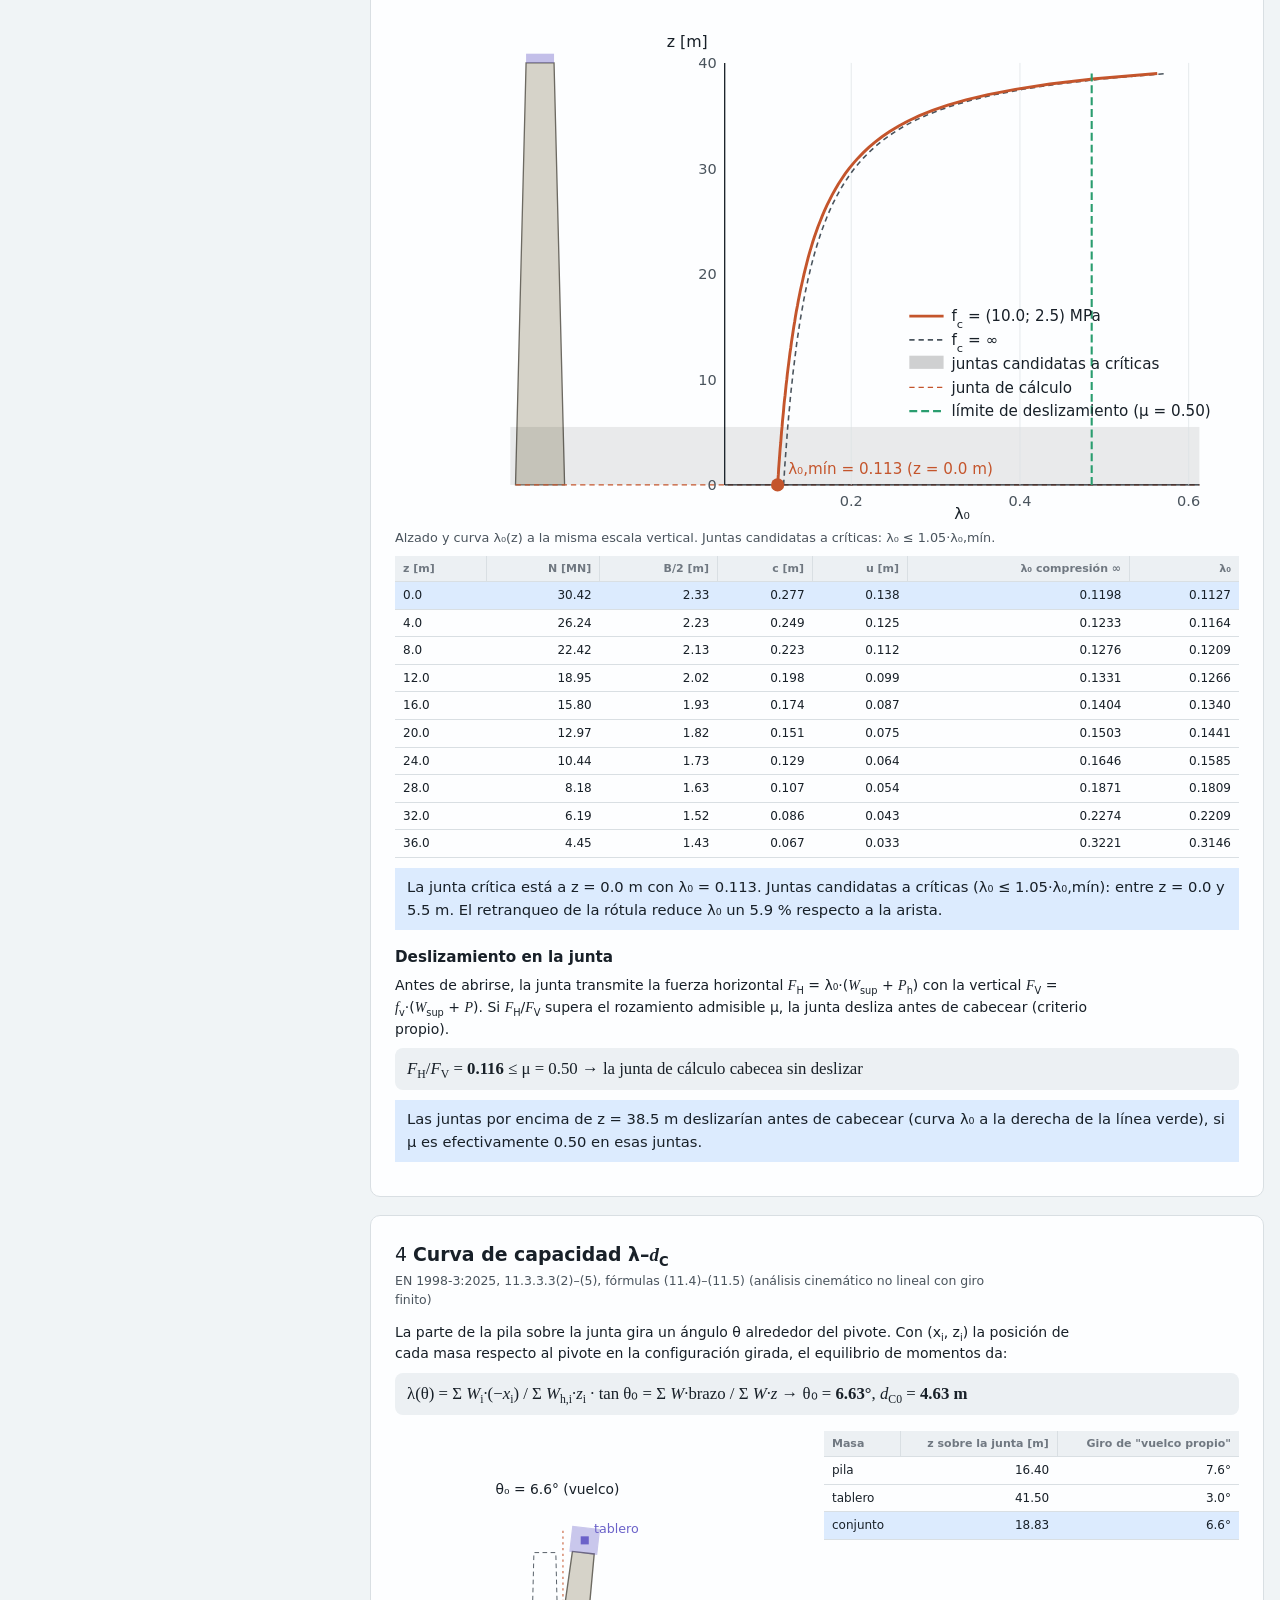
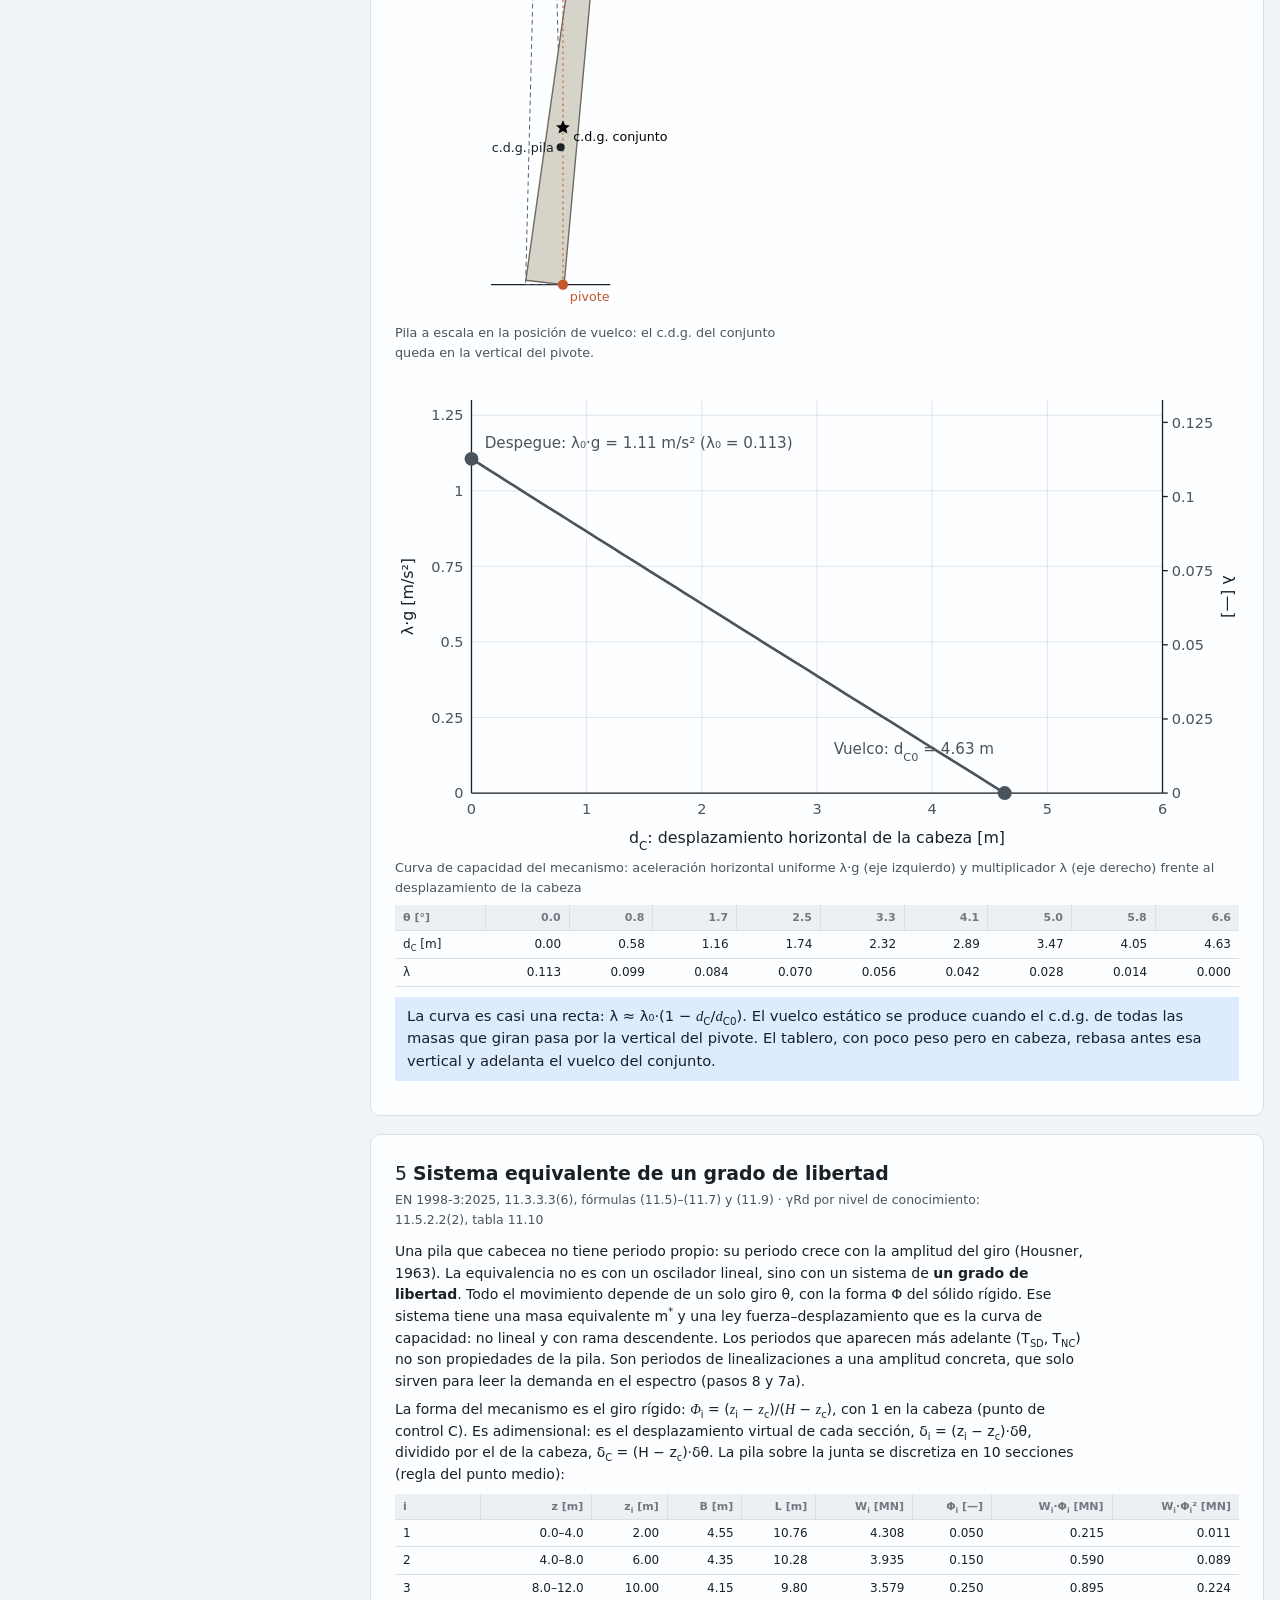
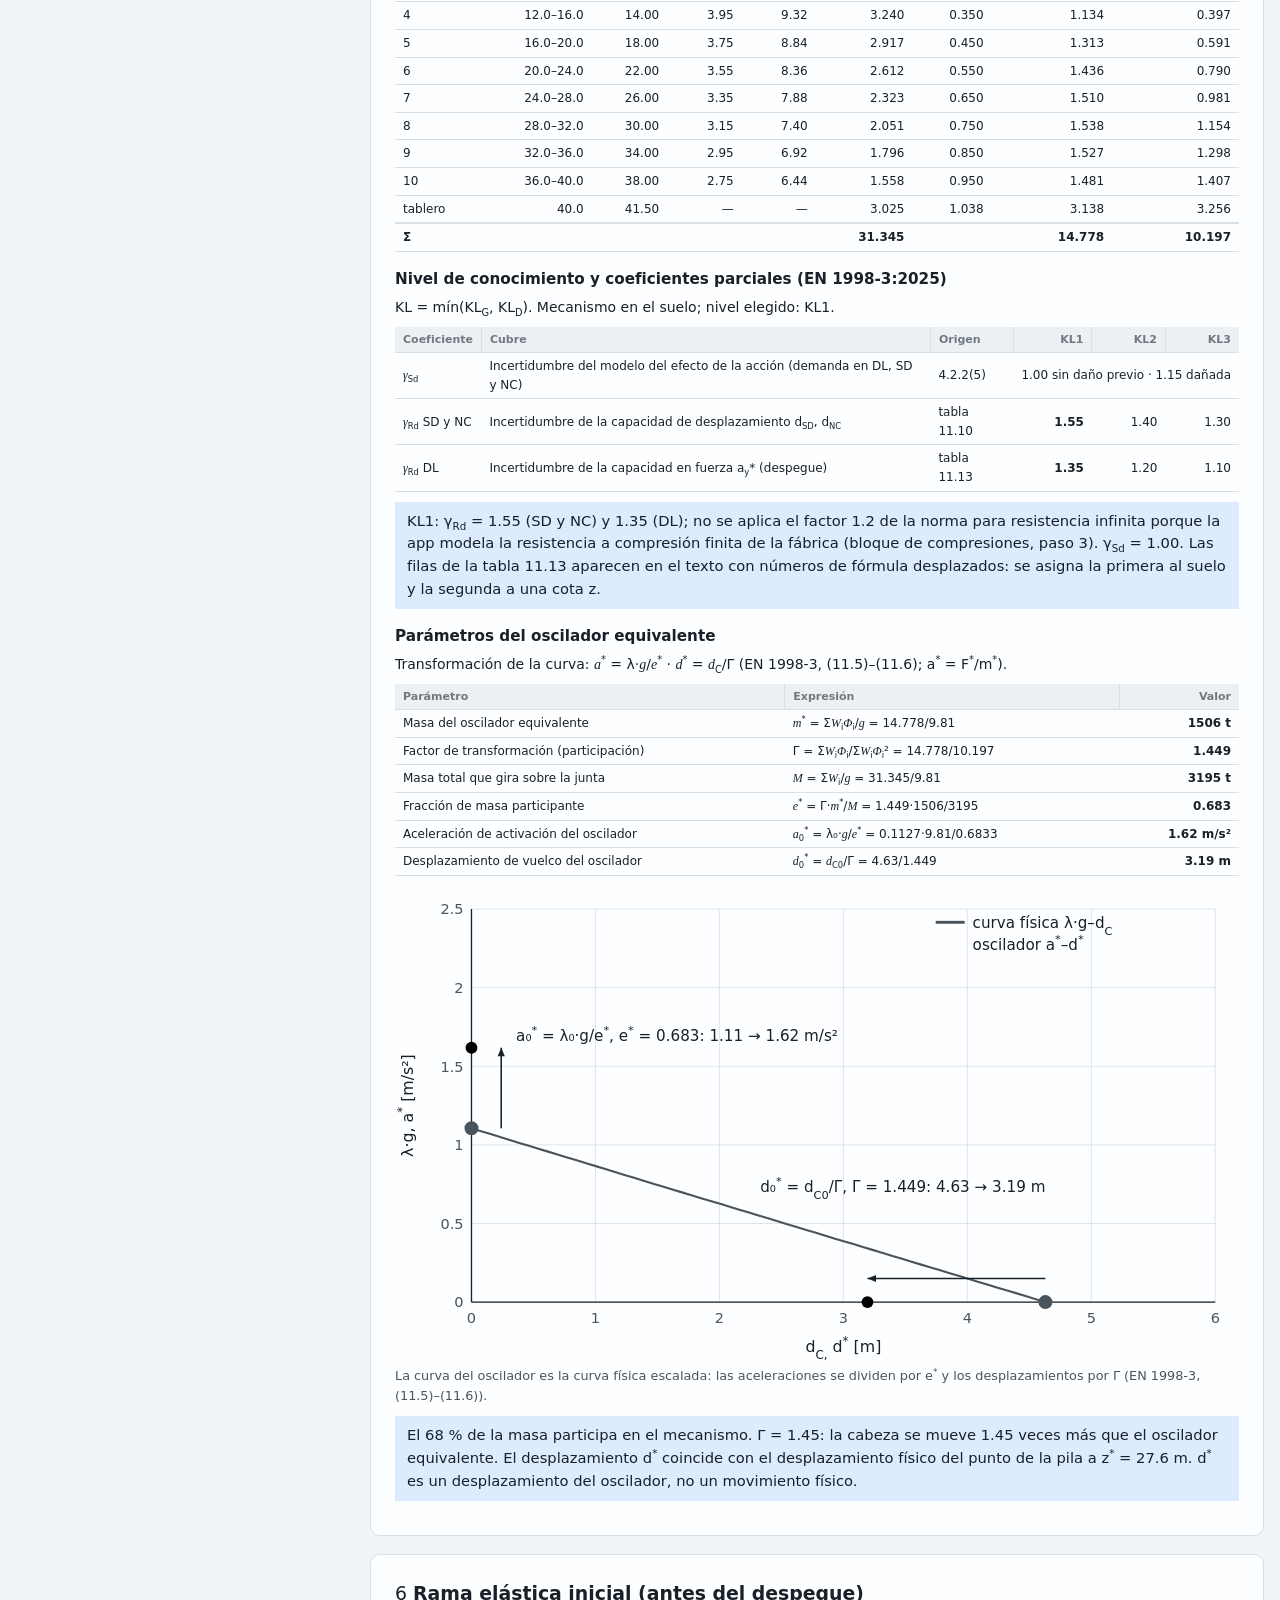
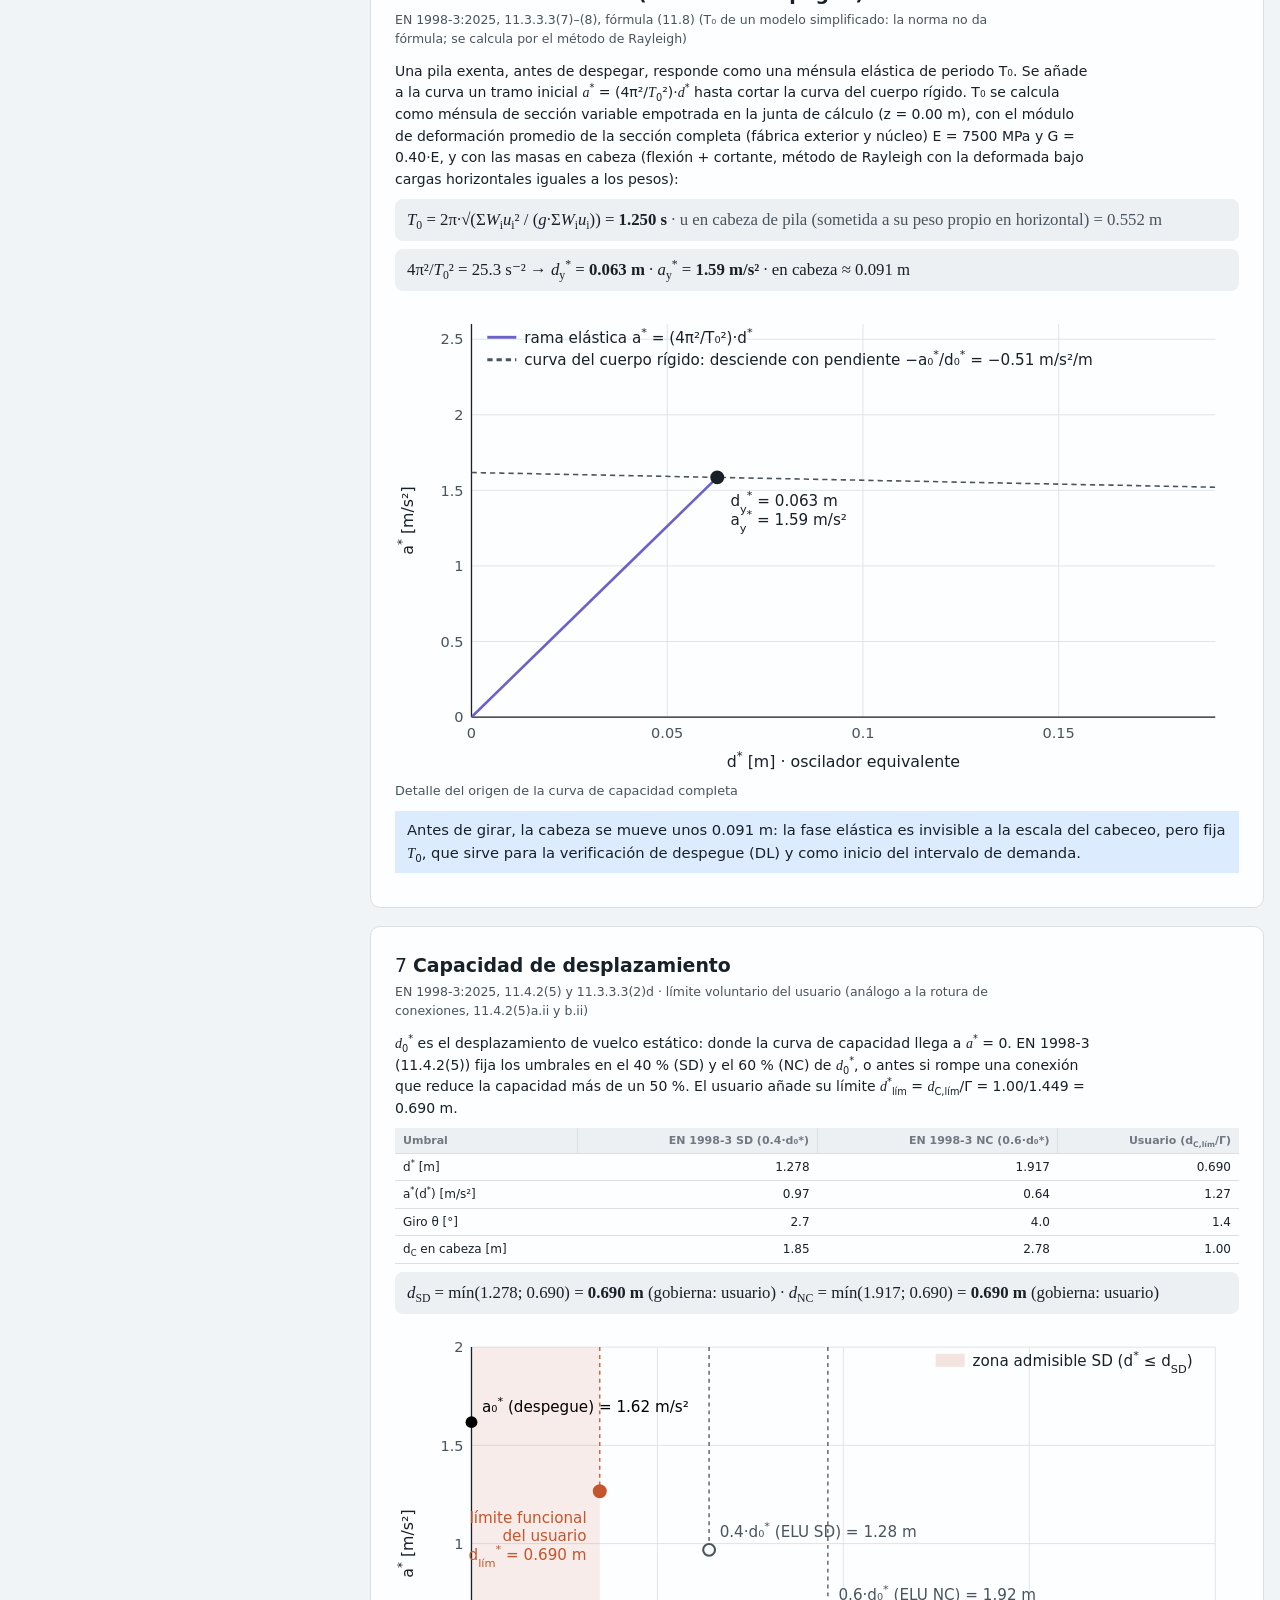
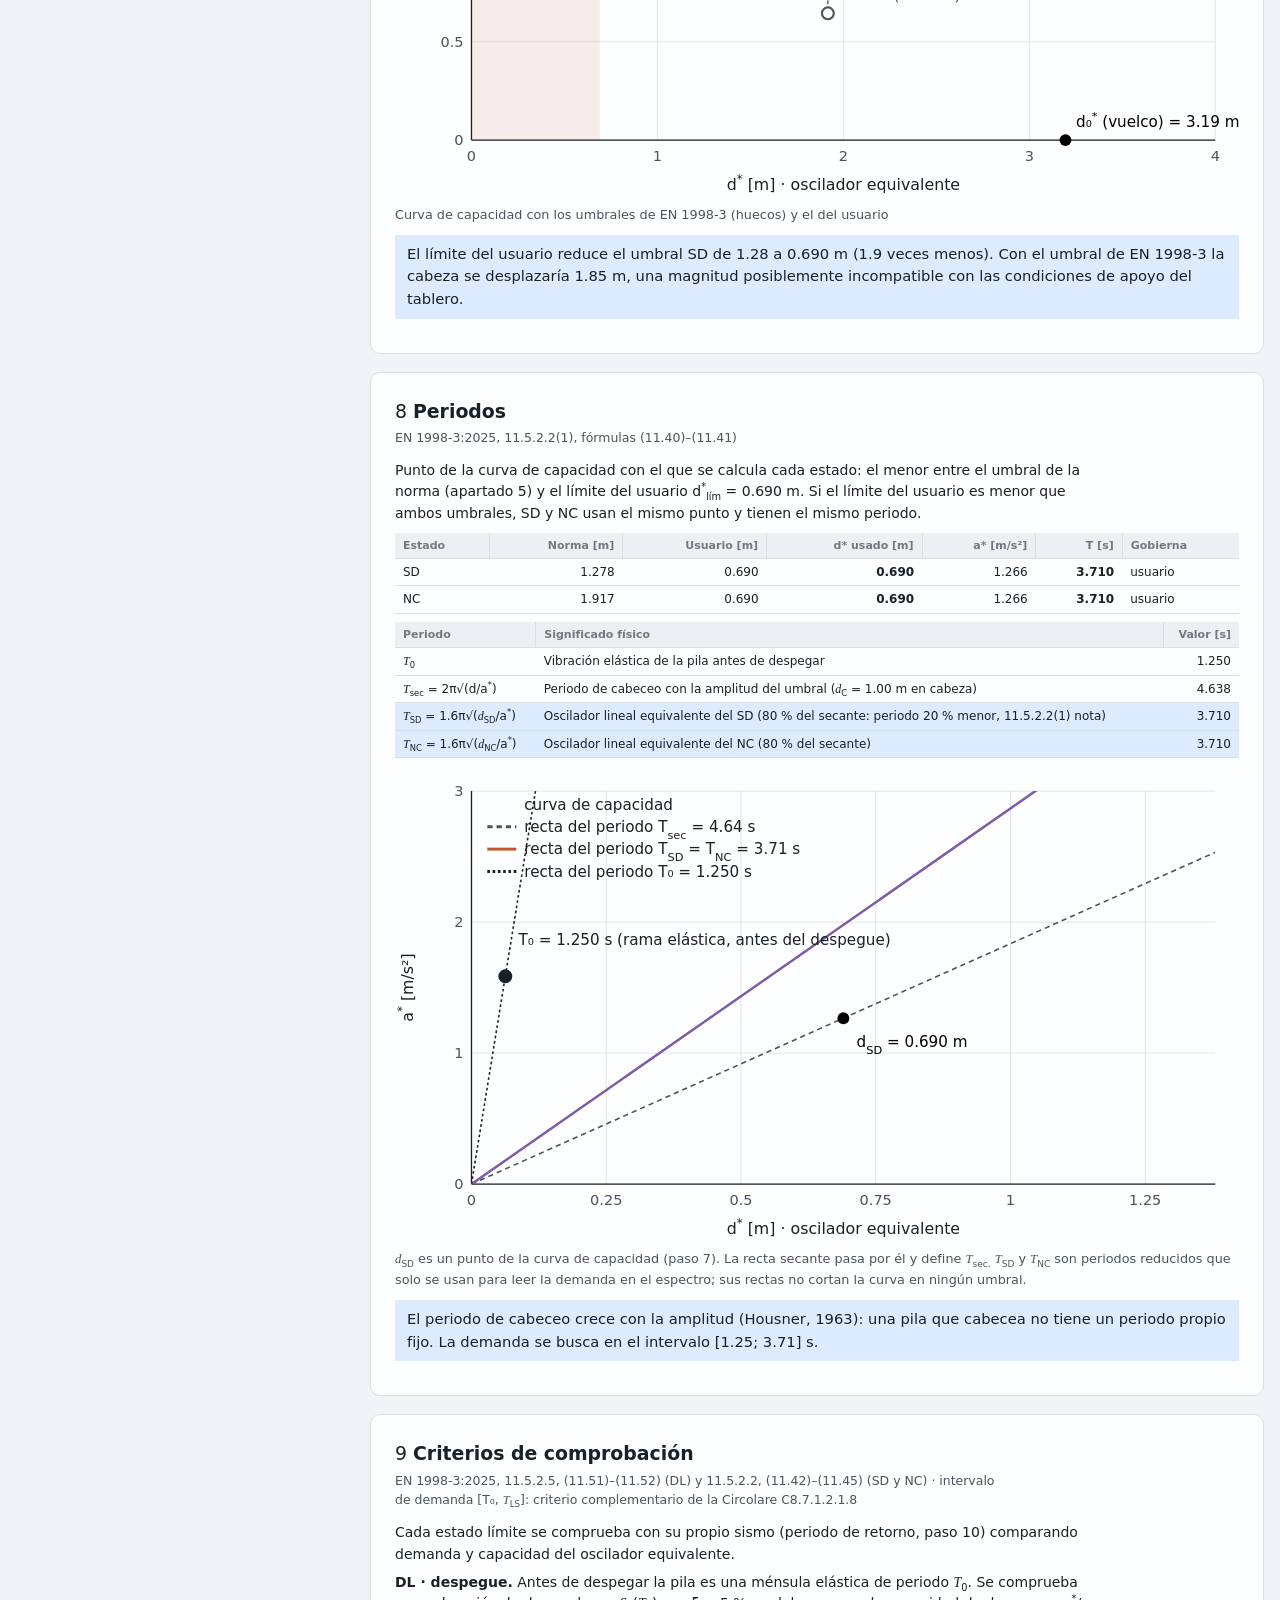
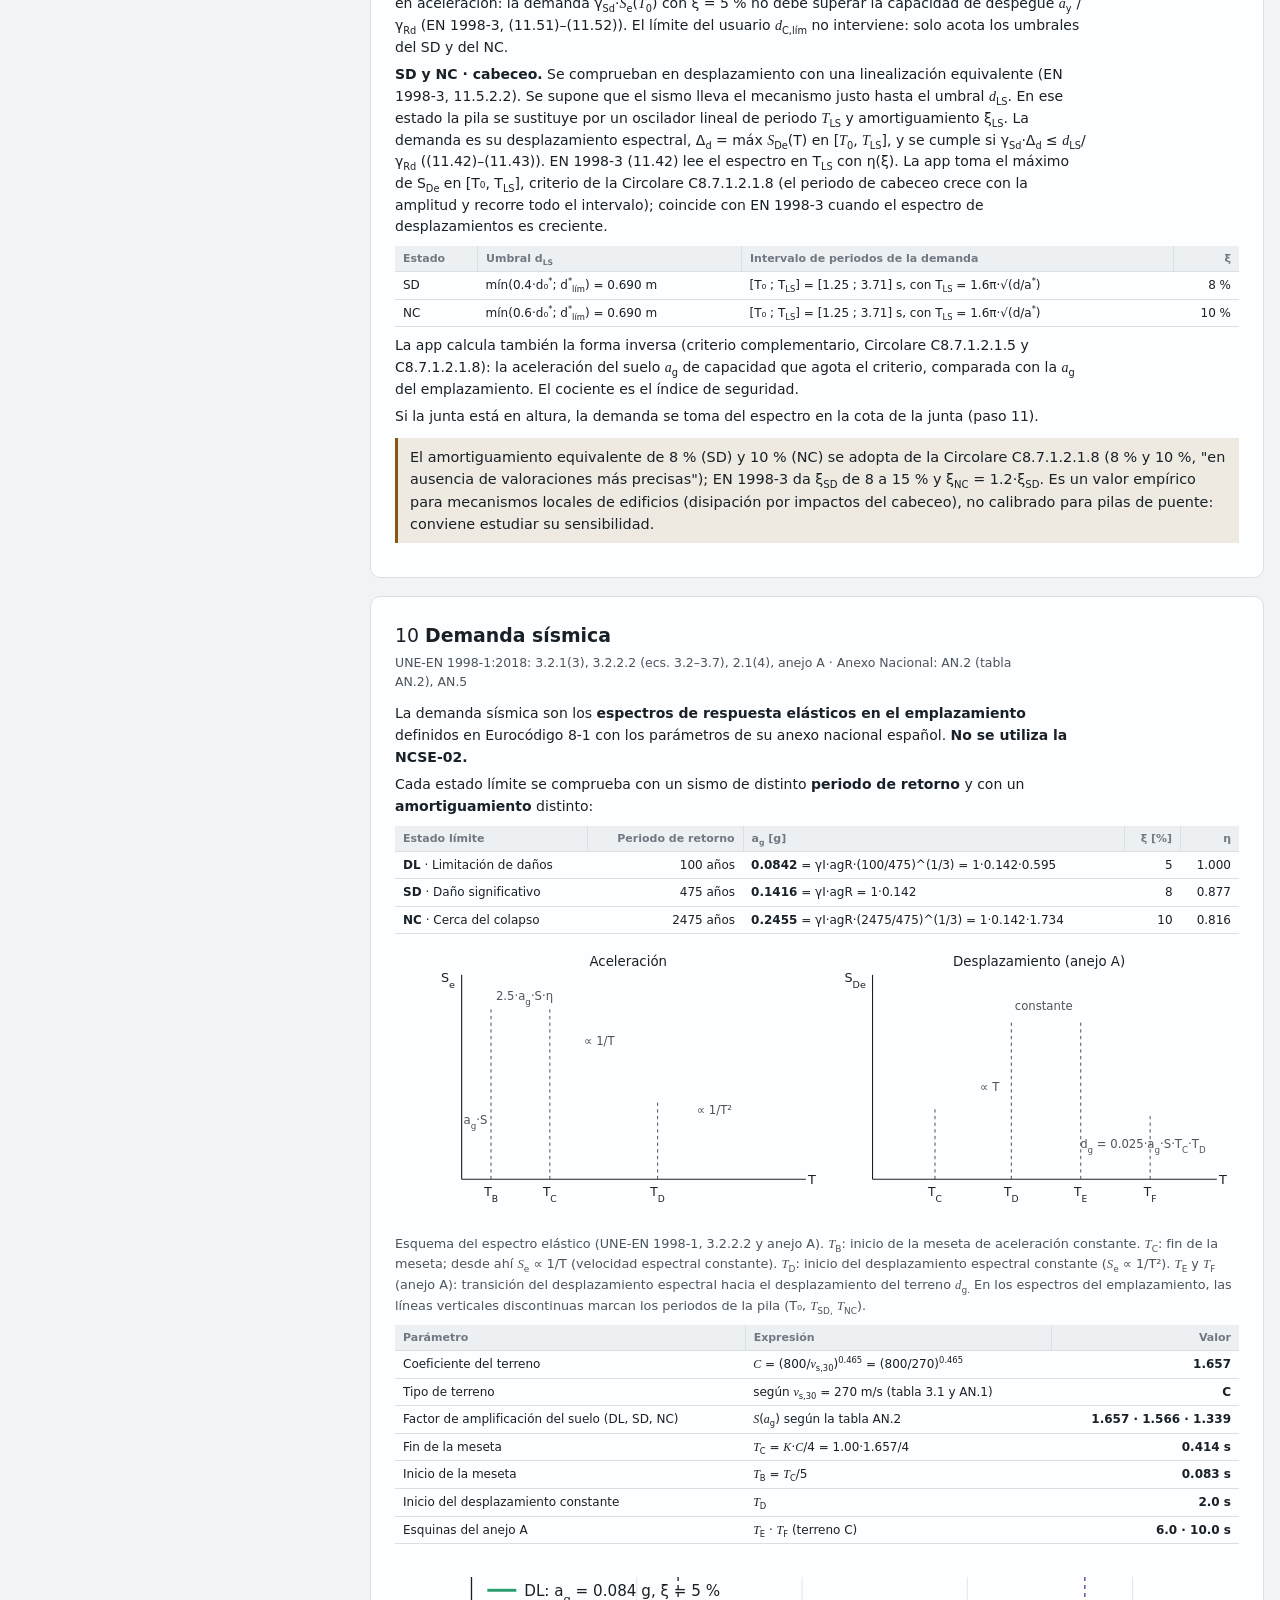
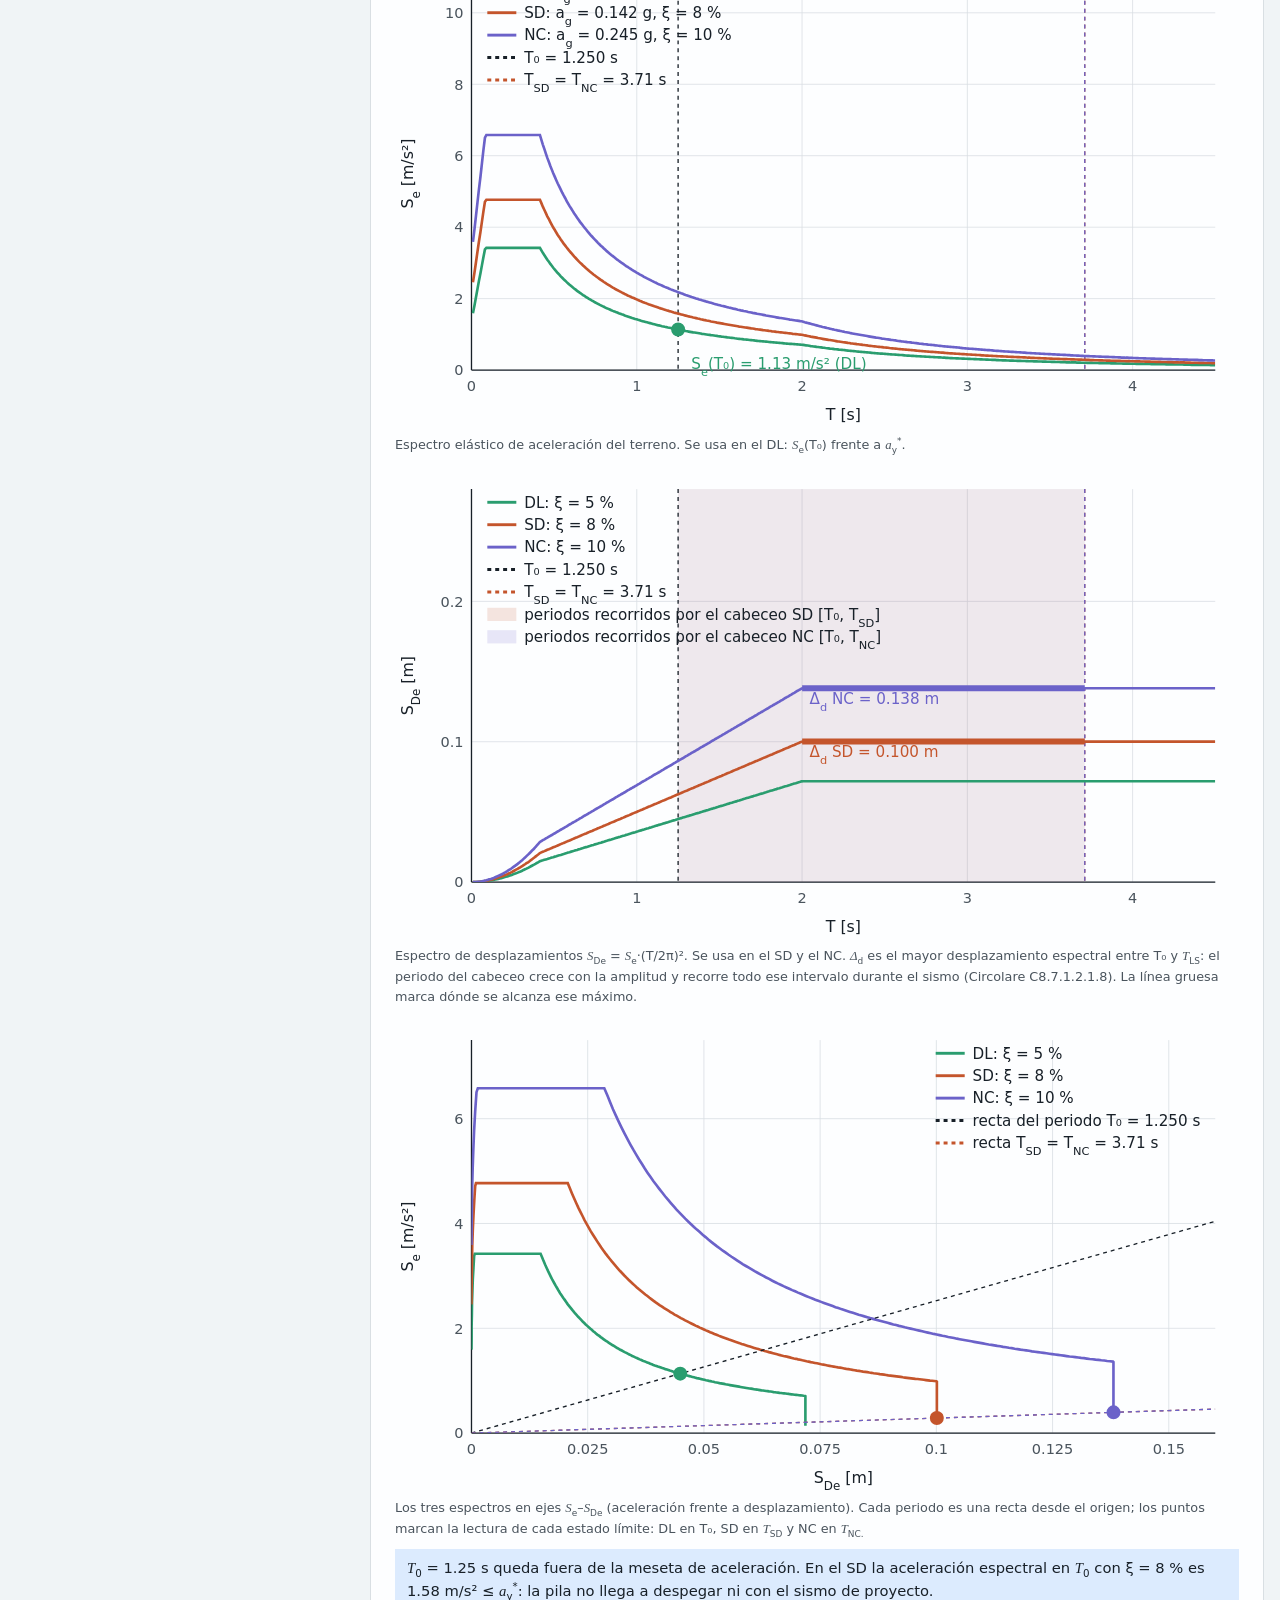
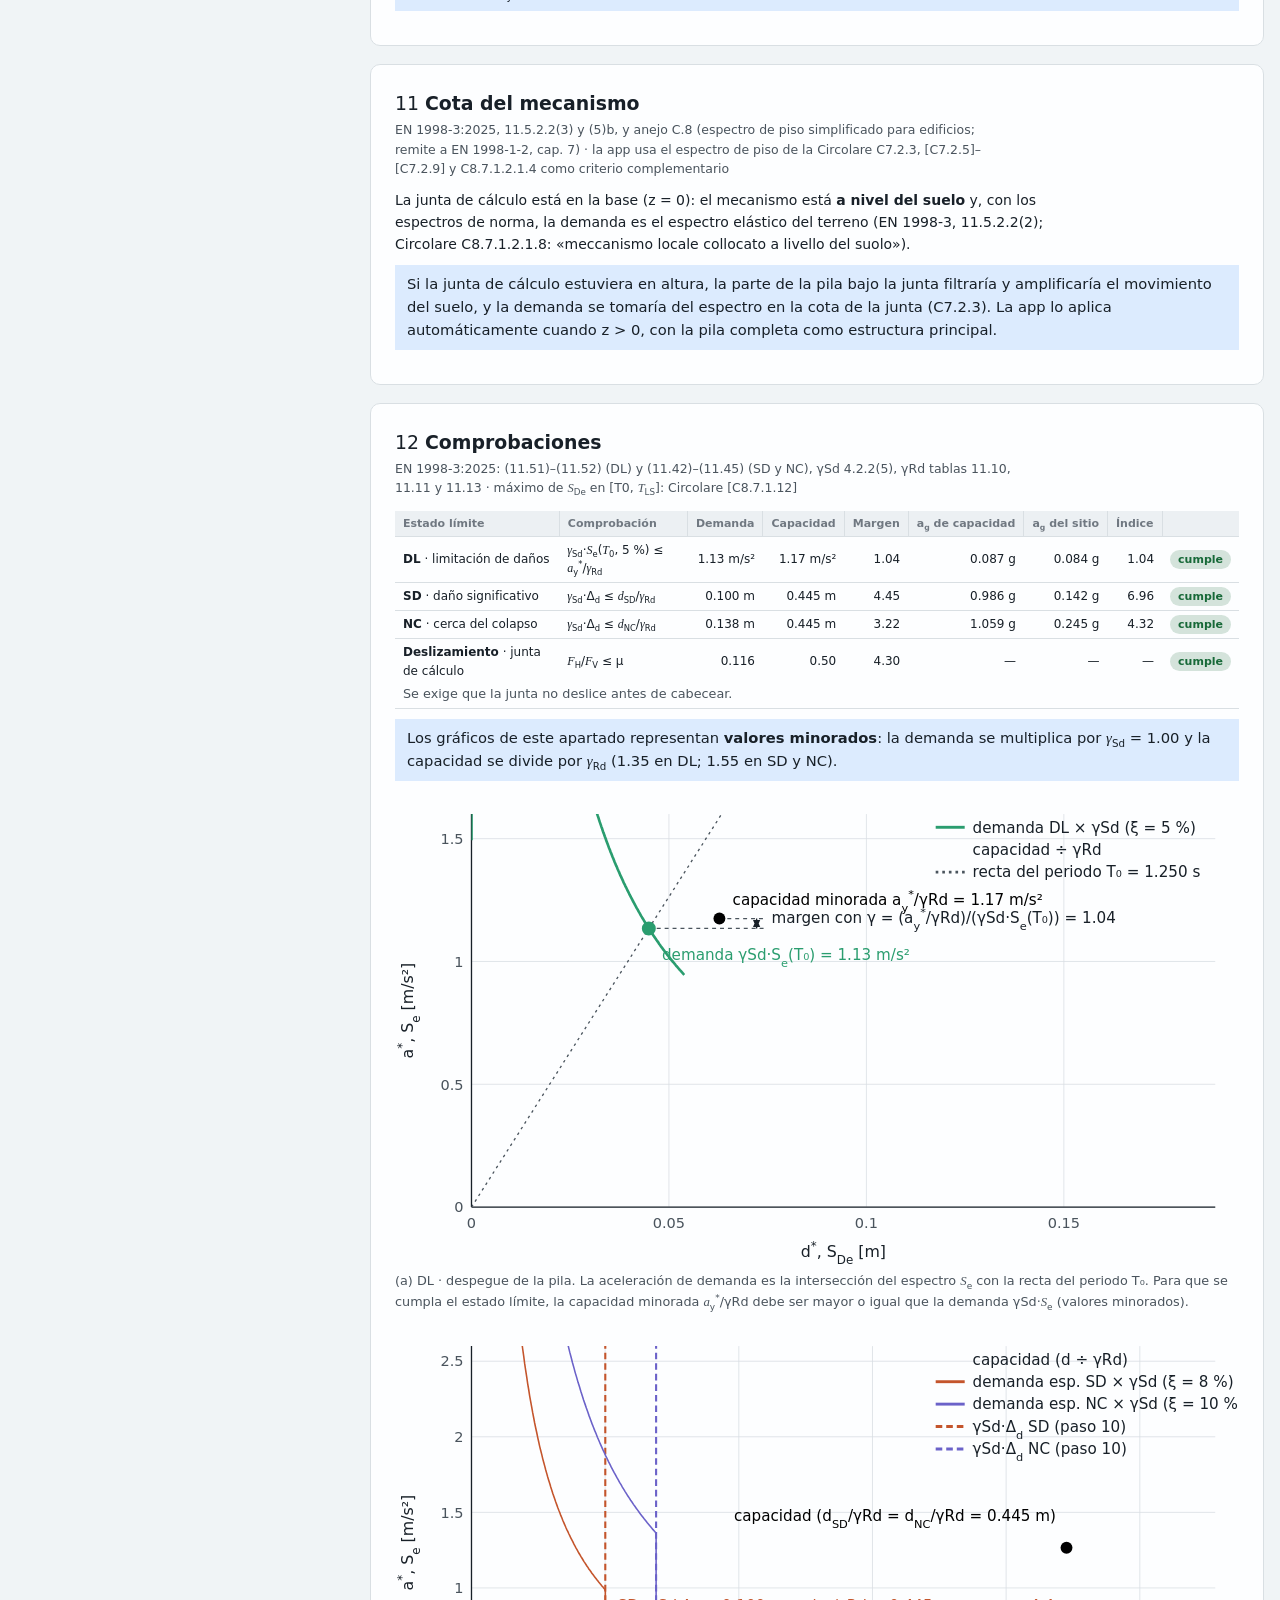
==== commit 4f88a037: "Barra superior de 52 px, como VLASTA Co-Authored-By: Claude Sonnet 5.5 <noreply@anthropic.com> Claud" ====
--- a/cabeceo/index.html
+++ b/cabeceo/index.html
@@ -47,7 +47,7 @@
 body{background:var(--bg);color:var(--ink);font-family:var(--f-ui);font-size:var(--t-m);line-height:1.55;font-variant-numeric:tabular-nums;margin:0;padding-inline:16px;padding-block:20px 60px}
 .wrap{max-width:1320px;margin:0 auto;display:grid;grid-template-columns:330px minmax(0,1fr);gap:24px;align-items:start}
 @media (max-width:900px){.wrap{grid-template-columns:minmax(0,1fr)}}
-header.top{max-width:1320px;margin:0 auto var(--e3);display:grid;grid-template-columns:auto minmax(0,1fr) auto;align-items:center;gap:var(--e4);background:var(--banda);color:var(--banda-tinta);border-radius:var(--r-panel);padding:0 var(--e3);height:44px}
+header.top{max-width:1320px;margin:0 auto var(--e3);display:grid;grid-template-columns:auto minmax(0,1fr) auto;align-items:center;gap:var(--e4);background:var(--banda);color:var(--banda-tinta);border-radius:var(--r-panel);padding:0 var(--e3);height:52px}
 header.top img{height:24px;width:auto;flex:none;display:block}
 header.top .tt{display:flex;justify-content:center;align-items:baseline;gap:var(--e2);min-width:0;overflow:hidden;white-space:nowrap}
 header.top h1{color:var(--banda-tinta);font-size:var(--t-m);font-weight:600;line-height:1.2;margin:0;letter-spacing:0;overflow:hidden;text-overflow:ellipsis}
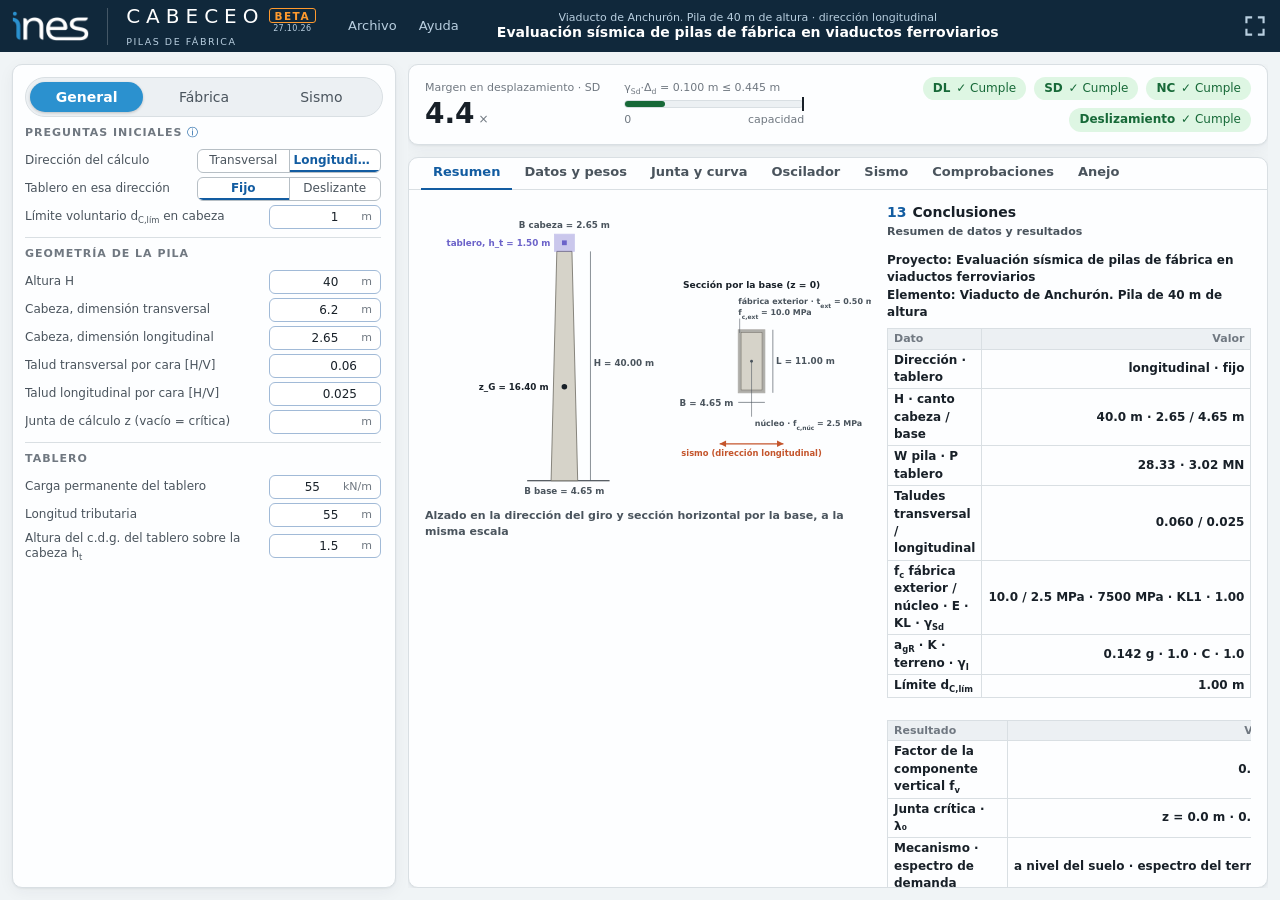
==== commit 2db83190: "Interfaz en pestañas sin scroll de página: barra estilo VLASTA, menú Archivo y veredicto - Armazón c" ====
--- a/cabeceo/index.html
+++ b/cabeceo/index.html
@@ -44,30 +44,6 @@
 }
 @media (prefers-color-scheme:dark){:root{--coral:#ee8a62; --violet:#a39cf0; --sky:#5fd1a0; --pier:#4a4943; --pier-line:#a6a398}}
 *{box-sizing:border-box}
-body{background:var(--bg);color:var(--ink);font-family:var(--f-ui);font-size:var(--t-m);line-height:1.55;font-variant-numeric:tabular-nums;margin:0;padding-inline:16px;padding-block:20px 60px}
-.wrap{max-width:1320px;margin:0 auto;display:grid;grid-template-columns:330px minmax(0,1fr);gap:24px;align-items:start}
-@media (max-width:900px){.wrap{grid-template-columns:minmax(0,1fr)}}
-header.top{max-width:1320px;margin:0 auto var(--e3);display:grid;grid-template-columns:auto minmax(0,1fr) auto;align-items:center;gap:var(--e4);background:var(--banda);color:var(--banda-tinta);border-radius:var(--r-panel);padding:0 var(--e3);height:52px}
-header.top img{height:24px;width:auto;flex:none;display:block}
-header.top .tt{display:flex;justify-content:center;align-items:baseline;gap:var(--e2);min-width:0;overflow:hidden;white-space:nowrap}
-header.top h1{color:var(--banda-tinta);font-size:var(--t-m);font-weight:600;line-height:1.2;margin:0;letter-spacing:0;overflow:hidden;text-overflow:ellipsis}
-header.top .elem{color:var(--banda-tinta-2);font-size:var(--t-s);margin:0;overflow:hidden;text-overflow:ellipsis}
-header.top .elem:not(:empty)::before{content:"·";margin-right:var(--e2)}
-header.top .acts{display:flex;align-items:center;gap:var(--e2)}
-header.top a.back,header.top button.fs{display:inline-flex;align-items:center;justify-content:center;height:28px;min-width:28px;color:var(--banda-tinta-2);font-size:var(--t-s);text-decoration:none;border:1px solid var(--banda-linea);border-radius:var(--r-campo);padding:0 var(--e2);background:transparent;white-space:nowrap;cursor:pointer}
-header.top a.back:hover,header.top button.fs:hover{color:var(--banda-tinta);border-color:var(--banda-tinta);background:transparent}
-header.top button.fs svg{width:14px;height:14px;fill:none;stroke:currentColor;stroke-width:1.5}
-h1{font-size:1.65rem;margin:0;font-weight:600;letter-spacing:-.01em;text-wrap:balance}
-.sub{color:var(--muted);font-size:.9rem;margin:2px 0 0}
-.refs{font-size:.78rem;color:var(--muted);text-align:right}
-aside{position:sticky;top:env(safe-area-inset-top,0px);max-height:100vh;overflow:auto;background:var(--paper);border:1px solid var(--line);border-radius:var(--r-panel);padding:var(--e4)}
-@media (max-width:900px){aside{position:static;max-height:none}}
-aside h2{font-size:var(--t-xs);font-weight:650;text-transform:uppercase;letter-spacing:.08em;color:var(--tinta-3);margin:var(--e4) 0 var(--e2)}
-aside h2:first-child{margin-top:0}
-.q{background:var(--hundido);border-radius:var(--r-campo);padding:8px 10px;margin-bottom:6px}
-.fld{display:grid;grid-template-columns:minmax(0,1fr) 92px;gap:var(--e2);align-items:center;margin:var(--hueco-campos) 0;font-size:var(--t-s)}
-.fld label{color:var(--tinta-2)}
-.fld .u{color:var(--tinta-3);font-size:var(--t-xs)}
 .tip{position:relative;display:inline-block;margin-left:4px;color:var(--accent);cursor:help;font-size:.8rem;outline:none}
 .tip .tipbox{display:none;position:fixed;z-index:20;width:270px;padding:8px 10px;background:var(--paper);color:var(--ink);border:1px solid var(--line, #dcdad3);border-radius:6px;box-shadow:0 4px 14px rgba(0,0,0,.18);font-size:.78rem;line-height:1.4;text-align:left;white-space:normal;box-sizing:border-box}
 .tip:hover .tipbox,.tip:focus .tipbox,.tip:focus-within .tipbox{display:block}
@@ -75,11 +51,6 @@
 input,select{font:inherit;font-size:var(--t-s);width:100%;height:var(--alto-campo);padding:0 var(--e2);border:1px solid var(--campo-borde);border-radius:var(--r-campo);background:var(--campo);color:var(--tinta);font-variant-numeric:tabular-nums}
 input:focus,select:focus{outline:2px solid var(--accent);outline-offset:0}
 .hint{font-size:.76rem;color:var(--muted);margin:2px 0 6px}
-nav.steps{display:flex;flex-wrap:wrap;gap:4px;margin-top:12px}
-nav.steps a{font-size:.76rem;text-decoration:none;color:var(--ink);border:1px solid var(--line);border-radius:999px;padding:2px 8px}
-nav.steps a:hover{border-color:var(--accent);color:var(--accent)}
-main{min-width:0;display:flex;flex-direction:column;gap:18px}
-section{background:var(--paper);border:1px solid var(--line);border-radius:var(--r-panel);padding:var(--e5);min-width:0}
 section h2{font-size:1.18rem;margin:0 0 2px;font-weight:600;text-wrap:balance}
 section h2 .n{color:var(--accent);font-family:var(--f-mono);font-weight:500;margin-right:6px}
 .cite{font-size:.78rem;color:var(--muted);margin:0 0 12px}
@@ -117,24 +88,465 @@
 dl.gl{display:grid;grid-template-columns:max-content minmax(0,1fr);gap:4px 16px;font-size:.88rem}
 dl.gl dt{font-family:var(--f-math)}
 dl.gl dd{margin:0;color:var(--ink)}
-footer{max-width:1320px;margin:16px auto 0;font-size:.78rem;color:var(--muted)}
 @media (prefers-reduced-motion:reduce){*{scroll-behavior:auto}}
 
 button{font:inherit;font-size:var(--t-s);min-height:30px;padding:0 var(--e3);border-radius:var(--r-campo);border:1px solid var(--linea-fuerte);background:transparent;color:var(--acento);cursor:pointer}
 button:hover{background:var(--acento-suave)}button:disabled{opacity:.6;cursor:progress}
 button:focus-visible{outline:2px solid var(--brand);outline-offset:2px}
 #btnPrint{background:transparent;color:var(--acento)}
-@media print{aside,footer,nav.steps{display:none}.wrap{display:block}section{break-inside:auto;border:none}body{background:#fff}header.top{-webkit-print-color-adjust:exact;print-color-adjust:exact}.fig{break-inside:avoid}}
 
 tr.req td{color:var(--muted);font-size:.8rem;white-space:normal;padding-top:0;border-bottom:1px solid var(--line)}
 tr:has(+ tr.req) td{border-bottom:none}
 
+/*SHELL-CSS-INI*/
+/* ---- barra superior (como VLASTA) ---- */
+.barra{flex:none;position:relative;min-height:52px;display:grid;grid-template-columns:minmax(max-content,1fr) minmax(0,auto) minmax(max-content,1fr);align-items:center;gap:4px 16px;padding:4px 12px;background:var(--banda);color:var(--banda-tinta)}
+.barra-izq{display:flex;align-items:center;gap:4px 16px;min-width:0}
+.marca{display:flex;align-items:center;flex:none}.marca .logo{height:30px;width:auto;display:block}
+.sep-marca{width:1px;align-self:stretch;margin:2px 2px;background:var(--banda-linea)}
+.nombre{display:flex;flex-direction:column;line-height:1;min-width:0}
+.nombre .vl{font:300 20px/1 var(--f);letter-spacing:.3em;margin-right:-.3em;color:var(--banda-tinta);text-transform:uppercase}
+.nombre .lema{margin-top:4px;font-size:9.5px;letter-spacing:.16em;text-transform:uppercase;color:var(--banda-tinta-2);white-space:nowrap}
+.fila-vl{display:flex;align-items:baseline;gap:10px}
+.ver{display:flex;flex-direction:column;align-items:stretch}
+.ver-fecha{font:500 8px/1 var(--f);letter-spacing:.04em;color:var(--banda-tinta-2);text-align:center;white-space:nowrap;width:0;min-width:100%;margin-top:-1px}
+.version{font:700 10.5px/1 var(--f);letter-spacing:.14em;text-transform:uppercase;color:#ff9a2e;border:1px solid #ff9a2e;border-radius:3px;padding:2px 5px 1px;transform:translateY(-3px)}
+.menus{display:flex;align-items:center;gap:2px;margin-left:6px}
+.menu-sup{position:relative}
+.menu-boton{background:none;border:0;color:var(--banda-tinta-2);padding:5px 10px;min-height:28px;border-radius:var(--r-chip);font-size:13px;cursor:pointer}
+.menu-boton:hover,.menu-boton[aria-expanded="true"]{background:rgb(255 255 255/.12);color:var(--banda-tinta)}
+.vl-menu{position:absolute;z-index:40;min-width:260px;padding:4px;border:1px solid var(--linea-fuerte);border-radius:var(--r-campo);background:var(--hoja);color:var(--tinta);box-shadow:0 6px 20px oklch(30% 0.02 250/.14);display:grid;gap:1px}
+.vl-menu[hidden]{display:none}
+.vl-menu.menu-lista{left:0;top:calc(100% + 3px)}
+.vl-menu button{display:grid;grid-template-columns:1fr auto;gap:24px;align-items:center;width:100%;min-height:28px;padding:0 8px;border:0;border-radius:var(--r-chip);background:none;color:inherit;font:inherit;font-size:13px;text-align:left;cursor:pointer}
+.vl-menu button:hover,.vl-menu button:focus-visible,.menu-sub:hover>.con-sub{background:var(--acento-suave);outline:none}
+.vl-menu kbd{font:inherit;font-size:var(--t-xs);color:var(--tinta-3)}
+.vl-menu small{display:block;grid-column:1/-1;font-size:var(--t-xs);color:var(--tinta-3);margin-top:-2px;padding-bottom:3px}
+.vl-menu .sep-menu{height:1px;margin:3px 6px;background:var(--linea)}
+.menu-sub{position:relative}
+.vl-menu.submenu{display:none;left:calc(100% - 2px);top:-5px;min-width:320px}
+.menu-sub:hover>.submenu,.menu-sub:focus-within>.submenu,.menu-sub.abierto>.submenu{display:grid}
+.vl-menu.submenu button{grid-template-columns:1fr;gap:0;padding:4px 8px}
+.titulo-proy{display:flex;flex-direction:column;align-items:center;line-height:1.2;min-width:0;max-width:100%;overflow:hidden;padding:3px 12px;border:0;border-radius:var(--r-campo);background:none;color:var(--banda-tinta);cursor:pointer}
+.titulo-proy:hover{background:rgb(255 255 255/.08)}
+.titulo-proy .etq{font-size:var(--t-xs);color:var(--banda-tinta-2);white-space:nowrap;overflow:hidden;text-overflow:ellipsis;max-width:100%}
+.titulo-proy .proy{font-size:var(--t-m);font-weight:600;white-space:nowrap;overflow:hidden;text-overflow:ellipsis;max-width:100%}
+.banderas{justify-self:end;display:flex;align-items:center;gap:6px}
+.pantalla-completa{padding:3px;border:0;border-radius:var(--r-chip);background:none;color:var(--banda-tinta-2);cursor:pointer;line-height:0}
+.pantalla-completa:hover,.pantalla-completa:focus-visible{color:var(--banda-tinta)}
+.pantalla-completa svg{width:20px;height:20px;display:block}
+.solo-imp{display:none}
+@media (max-width:1000px){.barra{grid-template-columns:1fr auto}.titulo-proy{grid-column:1/-1;order:5}}
+@media (pointer:coarse){.menu-boton{min-height:38px;padding:6px 14px}.vl-menu button{min-height:38px}.pantalla-completa{padding:6px}}
+/* Armazón de interfaz (guía de diseño): barra estilo VLASTA, datos en pestañas, veredicto y resultados en pestañas, sin scroll de página */
+html,body{height:100%}
+body{margin:0;padding:0;display:flex;flex-direction:column;overflow:hidden;background:var(--suelo);color:var(--tinta);font:var(--t-s)/1.45 var(--f);font-variant-numeric:tabular-nums}
+:focus-visible{outline:2px solid var(--acento);outline-offset:2px}
+/* ---- cuerpo: datos | resultados ---- */
+.trabajo{flex:1;min-height:0;display:grid;grid-template-columns:384px minmax(0,1fr);gap:var(--e3);padding:var(--e3)}
+aside#form{min-height:0;display:flex;flex-direction:column;gap:var(--e2);padding:var(--e3);background:var(--hoja);border:1px solid var(--linea);border-radius:var(--r-panel);box-shadow:var(--sombra);overflow:hidden}
+main#main{min-width:0;min-height:0;display:flex;flex-direction:column;gap:var(--e3);overflow:hidden}
+.panel{background:var(--hoja);border:1px solid var(--linea);border-radius:var(--r-panel);box-shadow:var(--sombra)}
+/* pestañas de datos: cápsula */
+.pestanas-datos{display:flex;gap:4px;padding:4px;border:1px solid var(--linea);border-radius:999px;background:var(--hundido);flex:none}
+.pestanas-datos button{flex:1 1 0;min-width:0;height:30px;min-height:30px;padding:0 4px;border:0;border-radius:999px;background:none;color:var(--tinta-2);font-size:var(--t-m);font-weight:500;cursor:pointer;transition:background-color .12s,color .12s}
+.pestanas-datos button:hover{background:color-mix(in oklch,var(--acento) 10%,transparent);color:var(--tinta)}
+.pestanas-datos button.on{background:#2b91cf;color:#fff;font-weight:600;box-shadow:0 1px 3px #0003}
+.panel-datos{display:none;flex:1;min-height:0;overflow:auto;flex-direction:column;gap:var(--e2);padding-right:2px}
+.panel-datos.activo{display:flex}
+.grupo{display:flex;flex-direction:column;gap:var(--hueco-campos);border:0;margin:0;padding:var(--e2) 0 0;border-top:1px solid var(--linea);min-width:0}
+.grupo:first-child{border-top:0;padding-top:0}
+.grupo legend{float:left;width:100%;padding:0 0 4px;font-size:var(--t-xs);font-weight:650;letter-spacing:.09em;text-transform:uppercase;color:var(--tinta-3)}
+.grupo legend .ic-i{text-transform:none;letter-spacing:0;font-weight:400;color:var(--acento);cursor:help}
+.campo{display:flex;align-items:center;gap:var(--e2);min-width:0;min-height:var(--alto-campo);margin:0;font-size:var(--t-s)}
+.campo>label{flex:1 1 auto;min-width:0;color:var(--tinta-2);line-height:1.25}
+.campo>label .u{display:none}
+.campo>.caja{flex:0 0 112px;width:112px;margin-left:auto}
+.campo>.seg-caja{flex:0 0 184px;width:184px;margin-left:auto}
+.campo.col{flex-direction:column;align-items:stretch;gap:2px}
+.campo.col>.caja,.campo.col>.seg-caja{flex:none;width:100%;margin:0}
+.caja{display:flex;align-items:center;height:var(--alto-campo);background:var(--campo);border:1px solid var(--campo-borde);border-radius:var(--r-campo)}
+.caja:hover{border-color:var(--acento)}
+.caja:focus-within{border-color:var(--acento);box-shadow:0 0 0 3px var(--acento-suave)}
+.caja input,.caja select{flex:1;min-width:0;width:auto;height:100%;border:0;background:none;padding:0 8px;outline:0;box-shadow:none;text-align:right;font:inherit;color:var(--tinta);border-radius:var(--r-campo)}
+.caja input.texto,.caja select{text-align:left}
+.caja .ud{padding-right:8px;color:var(--tinta-3);font-size:var(--t-xs);white-space:nowrap}
+.seg{display:flex;border:1px solid var(--linea-fuerte);border-radius:var(--r-campo);overflow:hidden;height:var(--alto-campo);background:var(--campo)}
+.seg button{flex:1 1 0;min-width:0;min-height:0;height:100%;padding:0 4px;border:0;border-radius:0;background:none;color:var(--tinta-2);font:inherit;white-space:nowrap;overflow:hidden;text-overflow:ellipsis;cursor:pointer}
+.seg button:hover{background:var(--acento-suave)}
+.seg button+button{border-left:1px solid var(--linea-fuerte)}
+.seg button.on{box-shadow:inset 0 -2px 0 var(--acento);color:var(--acento);font-weight:600}
+.seg.apagado button{cursor:not-allowed}
+.campo.off{opacity:.5}
+.campo.off .caja,.campo.off .seg{background:var(--hundido)}
+.campo.off,.campo.off *{cursor:not-allowed}
+.campo.off .gt-w{pointer-events:none}
+.grupo:has(.gt-w){flex:1;min-height:0}
+.campo.col:has(.gt-w){flex:1;min-height:0}
+.grupo{min-height:0}
+.campo .gt-w{flex:1;min-height:0;display:flex;flex-direction:column}
+.campo .gt-w .hint{display:none}
+.campo .gt-w .gt{flex:1;min-height:0;max-height:none}
+.campo.col:has(.gt-w)>label{display:none}
+.panel-datos .gt-bar{margin-bottom:var(--hueco-campos)}
+.panel-datos .gt{max-height:none}
+.campo.col:has(.gt-w.corta){flex:none}
+.campo .gt-w.corta .gt{flex:none;max-height:260px}
+/* ---- veredicto ---- */
+.veredicto{flex:none;display:grid;grid-template-columns:auto minmax(180px,1fr) auto;align-items:center;gap:var(--e5);padding:var(--e3) var(--e4)}
+.veredicto .etq{font-size:var(--t-xs);color:var(--tinta-3);margin-bottom:4px}
+.cifra{font-size:var(--t-xxl);font-weight:600;line-height:1}
+.cifra small{font-size:var(--t-s);font-weight:400;color:var(--tinta-3);margin-left:4px}
+.medidor{position:relative;height:8px;border-radius:4px;background:var(--hundido);border:1px solid var(--linea)}
+.medidor i{position:absolute;left:0;top:0;bottom:0;border-radius:4px;background:var(--ok)}
+.medidor i.no{background:var(--no)}
+.medidor b{position:absolute;top:-4px;bottom:-4px;right:-1px;width:2px;background:var(--tinta)}
+.escala{display:flex;justify-content:space-between;font-size:var(--t-xs);color:var(--tinta-3);margin-top:4px}
+.sellos{display:flex;gap:var(--e2);flex-wrap:wrap;justify-content:flex-end}
+.sello{border-radius:999px;padding:3px 10px;font-size:var(--t-s);white-space:nowrap}
+.sello b{font-weight:700;margin-right:2px}
+.sello.ok{background:var(--ok-fondo);color:var(--ok)}.sello.no{background:var(--no-fondo);color:var(--no)}
+/* ---- resultados en pestañas ---- */
+.res{flex:1;min-height:0;display:flex;flex-direction:column;overflow:hidden}
+.tabs{flex:none;display:flex;flex-wrap:wrap;padding:0 var(--e3);border-bottom:1px solid var(--linea)}
+.tabs button{min-height:32px;height:auto;padding:0 var(--e3);border:0;border-bottom:2px solid transparent;border-radius:0;margin-bottom:-1px;background:none;color:var(--tinta-2);font:inherit;font-size:13px;cursor:pointer;white-space:nowrap}
+.tabs button:hover{color:var(--tinta);background:none}
+.tabs button.on{color:var(--acento);font-weight:600;border-bottom-color:var(--acento)}
+.panel-res{display:none;flex:1;min-height:0;overflow:auto;padding:var(--e3) var(--e4)}
+.panel-res.activo{display:block}
+.vacio{color:var(--tinta-3)}
+.panel-res section{background:none;border:0;border-radius:0;box-shadow:none;padding:0 0 var(--e3);margin:0 0 var(--e3);border-bottom:1px solid var(--linea);min-width:0}
+.panel-res section:last-child{border-bottom:0;margin-bottom:0}
+.panel-res section>h2{font-size:var(--t-m);font-weight:650;margin:0 0 2px}
+.panel-res section>h2 .n{font-family:var(--f);font-weight:650;color:var(--acento);margin-right:6px}
+.panel-res h3{font-size:var(--t-xs);font-weight:650;letter-spacing:.08em;text-transform:uppercase;color:var(--tinta-3);margin:var(--e3) 0 4px}
+.panel-res p,.panel-res li,.panel-res td,.panel-res dd,.panel-res .interp,.panel-res .warn,.panel-res .norms{font-size:var(--t-s);line-height:1.45}
+.panel-res .cite,.panel-res .cap,.panel-res .hint,.panel-res th{font-size:var(--t-xs)}
+.panel-res .eq{font-size:13px;padding:4px 8px;margin:4px 0;border-radius:4px}
+.panel-res .interp,.panel-res .warn{padding:4px 8px;margin:8px 0}
+.panel-res dl.gl{font-size:var(--t-s)}
+.panel-res table{font-size:var(--t-s)}
+.panel-res th,.panel-res td{border:1px solid var(--linea);padding:2px 6px}
+.panel-res .tw{border:0}
+.panel-res .fig{margin:var(--e2) 0 4px}
+.panel-res .fig svg{width:auto;max-width:100%;max-height:min(520px,60vh);margin:0 auto}
+.panel-res.resumen.activo{display:grid;grid-template-columns:minmax(300px,54%) minmax(0,1fr);gap:var(--e4);align-items:start}
+.panel-res.resumen .fig-resumen{position:sticky;top:0;margin:0}
+.panel-res.resumen .fig-resumen svg{max-height:min(560px,64vh)}
+.panel-res.resumen section{grid-column:2}
+.panel-res.resumen .grid2{grid-template-columns:minmax(0,1fr)}
+.panel-res.resumen .grid2 .tw{margin:0 0 var(--e2)}
+/* ---- diálogos y aviso ---- */
+dialog.vl-dlg{width:min(440px,calc(100vw - 32px));padding:0;border:1px solid var(--linea-fuerte);border-radius:var(--r-panel);background:var(--hoja);color:var(--tinta);box-shadow:0 20px 50px rgb(0 0 0/.3)}
+dialog.vl-dlg.ancho{width:min(640px,calc(100vw - 32px))}
+dialog.vl-dlg::backdrop{background:rgb(6 19 31/.55)}
+dialog.vl-dlg header{padding:var(--e3) var(--e4);border-bottom:1px solid var(--linea)}
+dialog.vl-dlg h3{margin:0;font-size:var(--t-m)}
+dialog.vl-dlg .cuerpo{padding:var(--e3) var(--e4);display:flex;flex-direction:column;gap:var(--e2);max-height:min(60vh,520px);overflow:auto}
+dialog.vl-dlg .cuerpo h4{margin:var(--e2) 0 0;font-size:var(--t-xs);letter-spacing:.09em;text-transform:uppercase;color:var(--tinta-3)}
+dialog.vl-dlg .cuerpo p{margin:0;max-width:none}
+dialog.vl-dlg footer{padding:var(--e2) var(--e4);border-top:1px solid var(--linea);display:flex;justify-content:flex-end}
+.aviso-flot{position:fixed;right:16px;bottom:16px;z-index:60;max-width:420px;padding:8px 12px;border-radius:var(--r-campo);background:var(--banda);color:#fff;font-size:var(--t-s);box-shadow:var(--sombra);opacity:0;pointer-events:none;transition:opacity .2s}
+.aviso-flot.v{opacity:1}
+button{font:inherit;font-size:var(--t-s)}
+@media (prefers-reduced-motion:reduce){*{transition:none!important;scroll-behavior:auto}}
+@media (prefers-contrast:more){:root{--linea:#6b7780;--linea-fuerte:#35414a;--tinta-2:#303b43;--tinta-3:#465159}}
+@media (forced-colors:active){.pestanas-datos button.on,.seg button.on,.tabs button.on{border:2px solid Highlight}}
+/* ---- pantallas estrechas: una columna con scroll normal (respaldo) ---- */
+@media (max-width:1180px){.panel-res.resumen.activo{grid-template-columns:minmax(0,1fr)}.panel-res.resumen section{grid-column:1}.panel-res.resumen .fig-resumen{position:static}.panel-res.resumen .fig-resumen svg{max-height:300px}.sellos .sello{padding:2px 8px}.trabajo{grid-template-columns:344px minmax(0,1fr)}.campo>.seg-caja{flex-basis:168px;width:168px}.campo>.caja{flex-basis:100px;width:100px}}
+@media (max-width:900px){
+  body{overflow:auto;height:auto}
+  .trabajo{grid-template-columns:minmax(0,1fr)}
+  aside#form,main#main{overflow:visible}.panel-datos,.panel-res{overflow:visible}.res{overflow:visible}
+  .veredicto{grid-template-columns:1fr}.sellos{justify-content:flex-start}
+}
+/* ---- impresión: la memoria completa, sin barra ni pestañas ---- */
+@media print{
+  body{display:block;overflow:visible;height:auto;background:#fff}
+  .barra .barra-izq,.barra .titulo-proy,.banderas{display:none}
+  .barra{display:block;min-height:0;padding:6px 10px;-webkit-print-color-adjust:exact;print-color-adjust:exact;border-radius:var(--r-campo)}
+  .solo-imp{display:flex;gap:12px;align-items:baseline}
+  aside#form,.tabs,.fig-resumen,.aviso-flot{display:none}
+  .trabajo{display:block;padding:0}main#main{display:block;overflow:visible}
+  .res{overflow:visible;border:0;box-shadow:none}.panel-res{display:block!important;overflow:visible;padding:0}
+  .panel{box-shadow:none}.veredicto{break-inside:avoid}.panel-res .fig{break-inside:avoid}
+}
+
+/*SHELL-CSS-FIN*/
 </style>
-<header class="top"><div class="brand"><img src="[data-uri]" alt="Ines"></div><div class="tt"><h1 id="projTitle"></h1><p class="elem" id="elemLine"></p></div><div class="acts"><a class="back" href="../index.html">← Menú</a><button id="btnFs" class="fs" type="button" aria-label="Pantalla completa" title="Pantalla completa (F11)"><svg viewBox="0 0 14 14" aria-hidden="true"><path d="M1 5V1h4M9 1h4v4M13 9v4H9M5 13H1V9"/></svg></button></div>
-</header>
-<div class="wrap"><aside id="form" aria-label="Datos"></aside><main id="main"></main></div>
-<footer>Ines · Prototipo de cálculo. Todos los resultados, textos e interpretaciones se generan con reglas programadas, sin intervención de IA. Los resultados dependen de las hipótesis indicadas en cada paso; revísalas antes de usarlos.</footer>
+<header id="barra"></header>
+<div class="trabajo"><aside id="form" aria-label="Datos"></aside><main id="main"></main></div>
 <script>
+/*SHELL-JS-INI*/
+/* Armazón de interfaz compartido por las apps (guía de diseño, §2.3 y §3): barra superior estilo VLASTA con menús Archivo y Ayuda,
+   datos en pestañas-cápsula, tarjeta de veredicto y resultados en pestañas, sin scroll de la página.
+   No toca el motor de cálculo: reorganiza el DOM que ya generan buildForm() y render(), y conserva los ids de todos los campos.
+   Cada app llama a Shell.init(cfg) antes de buildForm(), a Shell.organizarDatos() al final de buildForm(),
+   a Shell.despuesDeRender(R) al final de run() y a Shell.fijarInicial() cuando ya hay datos de partida. */
+const Shell = (() => {
+  const LOGO = '[data-uri]';
+  const ICONO_PC = '<svg viewBox="0 0 14 14" aria-hidden="true"><path d="M1 5V1h4M9 1h4v4M13 9v4H9M5 13H1V9" fill="none" stroke="currentColor" stroke-width="1.5"/></svg>';
+  const $ = (s, r = document) => r.querySelector(s), $$ = (s, r = document) => [...r.querySelectorAll(s)];
+  let C = null, INICIAL = null;
+  const E = { datos: 0, res: 0, scroll: {} };            // estado de la interfaz que sobrevive a cada recálculo
+  const clave = () => 'ines-ui-' + C.id;
+  const guardarVista = () => { try { localStorage.setItem(clave(), JSON.stringify({ datos: E.datos, res: E.res })); } catch (e) {} };
+  const leerVista = () => { try { const v = JSON.parse(localStorage.getItem(clave()) || '{}'); if (Number.isInteger(v.datos)) E.datos = v.datos; if (Number.isInteger(v.res)) E.res = v.res; } catch (e) {} };
+  const plano = h => { const d = document.createElement('div'); d.innerHTML = h; return d.textContent.trim(); };
+
+  // ---------- barra superior
+  function cabecera() {
+    const b = $('#barra');
+    b.className = 'barra';
+    b.innerHTML = `
+      <div class="barra-izq">
+        <a class="marca" href="${C.inicio}" title="Menú de aplicaciones" aria-label="Menú de aplicaciones"><img class="logo" src="${LOGO}" alt="Ines"></a>
+        <span class="sep-marca" aria-hidden="true"></span>
+        <div class="nombre"><span class="fila-vl"><span class="vl">${C.nombre}</span><span class="ver"><span class="version">Beta</span><span class="ver-fecha" title="Fecha de esta versión [dd.mm.aa]">${C.fecha}</span></span></span><span class="lema">${C.lema}</span></div>
+        <nav class="menus" id="menus" aria-label="Menú principal">
+          <div class="menu-sup"><button type="button" class="menu-boton" aria-haspopup="menu" aria-expanded="false">Archivo</button><div class="vl-menu menu-lista" role="menu" hidden id="m-archivo"></div></div>
+          <div class="menu-sup"><button type="button" class="menu-boton" aria-haspopup="menu" aria-expanded="false">Ayuda</button><div class="vl-menu menu-lista" role="menu" hidden id="m-ayuda"></div></div>
+        </nav>
+      </div>
+      <button type="button" class="titulo-proy" id="titulo-proy" title="Propiedades del proyecto"><span class="etq" id="elemLine"></span><span class="proy" id="projTitle"></span></button>
+      <div class="banderas"><button type="button" class="pantalla-completa" id="pantalla-completa" aria-label="Pantalla completa" title="Pantalla completa (F11)">${ICONO_PC}</button></div>
+      <div class="solo-imp cab-imp"><b>${C.nombre} · ${C.lema}</b><span id="fecha-imp"></span></div>`;
+    const item = (acc, txt, kbd = '', tit = '') => `<button type="button" role="menuitem" data-acc="${acc}"${tit ? ` title="${tit}"` : ''}><span>${txt}</span><kbd>${kbd}</kbd></button>`;
+    const sep = '<div class="sep-menu" role="separator"></div>';
+    const ej = C.ejemplos && C.ejemplos.length ? `${sep}<div class="menu-sub"><button type="button" role="menuitem" aria-haspopup="menu" class="con-sub"><span>Ejemplos</span><kbd>▸</kbd></button><div class="vl-menu submenu" role="menu">${C.ejemplos.map(([k, t, d]) => `<button type="button" role="menuitem" data-ej="${k}"><span>${t}</span><small>${d || ''}</small></button>`).join('')}</div></div>` : '';
+    $('#m-archivo').innerHTML = item('nuevo', 'Nuevo', '', 'Vuelve a los datos de partida') + item('abrir', 'Abrir… [.json]', 'Ctrl+O', 'Abrir un proyecto .json de esta aplicación (también se puede arrastrar)') + item('guardar', 'Guardar [.json]', 'Ctrl+S', 'Guardar los datos del proyecto en un archivo') + ej
+      + (C.importar ? sep + item('importar', C.importar.txt, '', C.importar.tit) : '') + sep + item('propiedades', 'Propiedades del proyecto…') + sep
+      + item('docx', 'Descargar informe Word') + (C.csv ? item('csv', C.csv) : '') + item('imprimir', 'Imprimir…', 'Ctrl+P', 'La memoria completa, de principio a fin') + sep + item('menu', 'Menú de aplicaciones');
+    $('#m-ayuda').innerHTML = item('ayuda', 'Ayuda de ' + C.nombre + '…', 'F1') + sep + item('acerca', 'Acerca de…');
+    iniciarMenus();
+    $('#titulo-proy').onclick = () => $('#dlg-prop').showModal();
+    iniciarPantallaCompleta();
+  }
+  function iniciarMenus() {
+    const sup = $$('.menu-sup'), cerrar = () => sup.forEach(m => { $('.menu-lista', m).hidden = true; $('.menu-boton', m).setAttribute('aria-expanded', 'false'); $$('.menu-sub', m).forEach(s => s.classList.remove('abierto')); });
+    const abrir = m => { cerrar(); $('.menu-lista', m).hidden = false; $('.menu-boton', m).setAttribute('aria-expanded', 'true'); };
+    const hayAbierto = () => sup.some(m => !$('.menu-lista', m).hidden);
+    sup.forEach(m => {
+      const bt = $('.menu-boton', m);
+      bt.onclick = e => { e.stopPropagation(); $('.menu-lista', m).hidden ? abrir(m) : cerrar(); };
+      bt.onpointerenter = e => { if (e.pointerType === 'mouse' && hayAbierto() && $('.menu-lista', m).hidden) abrir(m); };
+    });
+    $$('.menu-sub .con-sub').forEach(b => { b.onclick = e => { e.stopPropagation(); b.parentElement.classList.toggle('abierto'); }; });
+    document.addEventListener('click', e => { if (!e.target.closest('.menu-sup')) cerrar(); });
+    document.addEventListener('keydown', e => { if (e.key === 'Escape') cerrar(); });
+    $('#menus').addEventListener('click', e => {
+      const b = e.target.closest('[data-acc],[data-ej]'); if (!b) return;
+      cerrar(); if (b.dataset.ej) return C.ejemplo(b.dataset.ej);
+      acciones[b.dataset.acc] && acciones[b.dataset.acc]();
+    });
+  }
+  function iniciarPantallaCompleta() {
+    const b = $('#pantalla-completa'), d = document.documentElement, on = () => !!document.fullscreenElement;
+    if (!d.requestFullscreen) { b.hidden = true; return; }
+    b.onclick = () => { try { on() ? document.exitFullscreen() : d.requestFullscreen(); } catch (e) {} };
+    document.addEventListener('fullscreenchange', () => { const t = on() ? 'Salir de pantalla completa' : 'Pantalla completa'; b.setAttribute('aria-label', t); b.title = t + ' (F11)'; });
+  }
+
+  // ---------- archivo (.json), diálogos, atajos
+  const aviso = t => { const e = $('#repStatus'); if (!e) return; e.textContent = t; e.classList.add('v'); clearTimeout(aviso.t); aviso.t = setTimeout(() => e.classList.remove('v'), 3500); };
+  const campos = () => $$('#form [id], #dlg-prop [id], #legado [id]').filter(e => /^(INPUT|SELECT|TEXTAREA)$/.test(e.tagName) && e.type !== 'file' && e.type !== 'button' && !/^(exSel)$/.test(e.id) && !e.closest('.gt-w'));
+  function datosActuales() { const d = {}; campos().forEach(e => d[e.id] = e.value); return { formato: C.formato, version: 1, guardado: new Date().toISOString(), datos: d }; }
+  function aplicar(d) {
+    if (C.antesDeAplicar) C.antesDeAplicar(d);
+    Object.entries(d).forEach(([id, v]) => { const e = document.getElementById(id); if (e && e.type !== 'file') e.value = v; });
+    C.refrescar(); aviso('Datos abiertos');
+  }
+  function guardar() {
+    const o = datosActuales(), nombre = ((o.datos.proj || C.id).normalize('NFD').replace(/[\u0300-\u036f]/g, '').replace(/[^A-Za-z0-9_-]+/g, '_').slice(0, 60) || C.id) + '.json';
+    const a = document.createElement('a'); a.href = URL.createObjectURL(new Blob([JSON.stringify(o, null, 2)], { type: 'application/json' })); a.download = nombre;
+    document.body.appendChild(a); a.click(); a.remove(); setTimeout(() => URL.revokeObjectURL(a.href), 2000); aviso('Datos guardados en ' + nombre);
+  }
+  function abrirArchivo(f) {
+    const r = new FileReader();
+    r.onload = () => { try { const o = JSON.parse(r.result); if (!o || o.formato !== C.formato || typeof o.datos !== 'object') throw new Error('no es un proyecto de ' + C.nombre); aplicar(o.datos); } catch (e) { aviso('No se ha podido abrir: ' + e.message); } };
+    r.readAsText(f);
+  }
+  const acciones = {
+    nuevo() { if (INICIAL) aplicar(INICIAL); aviso('Proyecto nuevo'); },
+    abrir() { $('#f-abrir').click(); },
+    guardar,
+    importar() { C.importar.accion(); },
+    propiedades() { $('#dlg-prop').showModal(); },
+    docx() { document.getElementById('btnDocx').click(); },
+    csv() { const b = document.getElementById('btnCsv'); b && b.click(); },
+    imprimir() { try { window.print(); } catch (e) {} },
+    menu() { location.href = C.inicio; },
+    ayuda() { $('#dlg-ayuda').showModal(); },
+    acerca() { $('#dlg-acerca').showModal(); },
+  };
+  function dialogos() {
+    const d = document.createElement('div');
+    d.innerHTML = `
+      <input type="file" id="f-abrir" accept=".json,application/json" hidden>
+      <dialog class="vl-dlg" id="dlg-prop"><form method="dialog"><header><h3>Propiedades del proyecto</h3></header><div class="cuerpo" id="dlg-prop-cuerpo"></div><footer><button value="ok" class="primario">Cerrar</button></footer></form></dialog>
+      <dialog class="vl-dlg ancho" id="dlg-ayuda"><form method="dialog"><header><h3>Ayuda de ${C.nombre}</h3></header><div class="cuerpo">${C.ayuda}</div><footer><button value="ok" class="primario">Cerrar</button></footer></form></dialog>
+      <dialog class="vl-dlg" id="dlg-acerca"><form method="dialog"><header><h3>${C.nombre} · ${C.lema}</h3></header><div class="cuerpo">${C.acerca}<p>Versión ${C.fecha}. Aplicación autónoma en un solo archivo HTML: no envía datos a ningún servidor; los proyectos se guardan en archivos .json.</p></div><footer><button value="ok" class="primario">Cerrar</button></footer></form></dialog>
+      <div id="repStatus" class="aviso-flot" role="status" aria-live="polite"></div>`;
+    [...d.children].forEach(n => document.body.appendChild(n));
+    $('#f-abrir').onchange = e => { if (e.target.files[0]) abrirArchivo(e.target.files[0]); e.target.value = ''; };
+    $$('dialog.vl-dlg').forEach(x => x.addEventListener('click', e => { if (e.target === x) x.close(); }));
+    document.body.addEventListener('dragover', e => e.preventDefault());
+    document.body.addEventListener('drop', e => { e.preventDefault(); const f = e.dataTransfer.files[0]; if (f) abrirArchivo(f); });
+    document.addEventListener('keydown', e => {
+      if (e.key === 'F1') { e.preventDefault(); acciones.ayuda(); return; }
+      if (!(e.ctrlKey || e.metaKey) || e.shiftKey || e.altKey) return;
+      const k = e.key.toLowerCase();
+      if (k === 's') { e.preventDefault(); guardar(); } else if (k === 'o') { e.preventDefault(); acciones.abrir(); } else if (k === 'p') { e.preventDefault(); acciones.imprimir(); }
+    });
+    // Al entrar en un campo se selecciona su contenido; Enter pasa al siguiente
+    document.addEventListener('focusin', e => { if (e.target.matches('.caja input')) e.target.select(); });
+    document.addEventListener('keydown', e => {
+      if (e.key !== 'Enter' || !e.target.matches('.caja input')) return; e.preventDefault();
+      const l = $$('.panel-datos.activo .caja input:not(:disabled)'), i = l.indexOf(e.target); if (l[i + 1]) l[i + 1].focus();
+    });
+    window.addEventListener('beforeprint', () => { const f = $('#fecha-imp'); if (f) f.textContent = new Date().toLocaleDateString('es-ES'); });
+  }
+
+  // ---------- datos en pestañas
+  function corto(sel, o) {
+    const m = C.corto && C.corto[sel.id]; if (m && m[o.value]) return m[o.value];
+    return o.textContent.split(/ · | \(/)[0];
+  }
+  function segDe(sel) {
+    const w = document.createElement('div'); w.className = 'seg-caja';
+    const seg = document.createElement('div'); seg.className = 'seg'; seg.setAttribute('role', 'radiogroup');
+    seg.setAttribute('aria-label', plano($('label[for="' + sel.id + '"]') ? $('label[for="' + sel.id + '"]').innerHTML : sel.id));
+    seg.onclick = e => { const b = e.target.closest('button'); if (!b) return; sel.value = b.dataset.v; sel.dispatchEvent(new Event('input', { bubbles: true })); sincronizarSeg(); };
+    sel.hidden = true; w.appendChild(sel); w.appendChild(seg); return w;
+  }
+  function sincronizarSeg() {
+    $$('#form select').forEach(sel => {
+      const seg = sel.parentElement && $('.seg', sel.parentElement); if (!seg) return;
+      const firma = [...sel.options].map(o => o.value + '|' + o.textContent).join('§');
+      if (seg.dataset.firma !== firma) {
+        seg.dataset.firma = firma; seg.innerHTML = '';
+        [...sel.options].forEach(o => { const b = document.createElement('button'); b.type = 'button'; b.setAttribute('role', 'radio'); b.dataset.v = o.value; b.textContent = corto(sel, o); b.title = o.textContent; seg.appendChild(b); });
+      }
+      $$('button', seg).forEach(b => { const on = b.dataset.v === sel.value; b.setAttribute('aria-checked', on); b.classList.toggle('on', on); });
+      seg.classList.toggle('apagado', sel.disabled);
+      $$('button', seg).forEach(b => b.disabled = sel.disabled);
+    });
+  }
+  function campo(f) {
+    f.removeAttribute('style'); f.className = 'campo';
+    const lab = $('label', f), ctl = $('input,select,textarea', f), gt = $('.gt-w', f);
+    if (!lab) return;
+    if (gt || (ctl && ctl.tagName === 'TEXTAREA')) { f.classList.add('col'); return; }
+    if (!ctl) return;
+    if (ctl.type === 'file') return;
+    const u = $('.u', lab); let ud = ''; if (u) { ud = u.textContent.replace(/^\[|\]$/g, '').replace(/^—$/, ''); u.remove(); }
+    if (ctl.tagName === 'SELECT') {
+      if (ctl.options.length <= C.maxSeg && !(C.sinSeg || []).includes(ctl.id)) { f.appendChild(segDe(ctl)); return; }
+      const c = document.createElement('div'); c.className = 'caja'; c.appendChild(ctl); f.appendChild(c); return;
+    }
+    const c = document.createElement('div'); c.className = 'caja'; ctl.removeAttribute('style');
+    if (ctl.type === 'text') ctl.classList.add('texto');
+    c.appendChild(ctl); if (ud) { const s = document.createElement('span'); s.className = 'ud'; s.textContent = ud; c.appendChild(s); } f.appendChild(c);
+    if (ctl.type === 'text' && ['proj', 'elem'].includes(ctl.id)) f.classList.add('col');
+  }
+  function organizarDatos() {
+    const form = $('#form'); if (!form || form.dataset.v) return; form.dataset.v = '1';
+    // contenedor oculto: lo que ya no se muestra (botones de informe, selector de ejemplos…) sigue existiendo con sus ids y sus escuchadores
+    const legado = document.createElement('div'); legado.id = 'legado'; legado.hidden = true; document.body.appendChild(legado);
+    const grupos = []; let g = null;
+    [...form.children].forEach(n => {
+      if (n.tagName === 'H2') { g = { t: n.textContent.replace(/^Paso 1 · /, '').trim(), nodos: [] }; grupos.push(g); n.remove(); }
+      else if (g) g.nodos.push(n);
+    });
+    const porTitulo = {}; grupos.forEach(x => porTitulo[x.t] = x);
+    form.innerHTML = '';
+    const caps = document.createElement('div'); caps.className = 'pestanas-datos'; caps.setAttribute('role', 'tablist'); form.appendChild(caps);
+    const usados = new Set(), cuerpo = $('#dlg-prop-cuerpo');
+    C.tabsDatos.forEach(([titulo, lista], i) => {
+      const b = document.createElement('button'); b.type = 'button'; b.setAttribute('role', 'tab'); b.textContent = titulo; b.dataset.i = i; caps.appendChild(b);
+      const p = document.createElement('div'); p.className = 'panel-datos'; p.setAttribute('role', 'tabpanel'); p.dataset.i = i; form.appendChild(p);
+      lista.forEach(t => {
+        const x = porTitulo[t]; if (!x) return; usados.add(t);
+        const fs = document.createElement('fieldset'); fs.className = 'grupo'; const lg = document.createElement('legend'); lg.textContent = t; fs.appendChild(lg); p.appendChild(fs);
+        const ayudas = [], lista2 = x.nodos.flatMap(n => (n.classList && n.classList.contains('q')) ? [...n.childNodes] : [n]);   // .q: recuadro de las preguntas iniciales, se desenvuelve
+        lista2.forEach(n => {
+          if (n.classList && n.classList.contains('hint')) { ayudas.push(plano(n.innerHTML)); return; }
+          if (n.nodeType === 1) fs.appendChild(n);
+        });
+        if (ayudas.length) { lg.title = ayudas.join(' '); lg.classList.add('con-i'); lg.insertAdjacentHTML('beforeend', ' <span class="ic-i" aria-hidden="true">ⓘ</span>'); }
+        $$('.fld', fs).forEach(f => { if ($('input[type=file]', f)) legado.appendChild(f); });   // el selector de archivo vive en Archivo › Importar
+        $$('.fld', fs).forEach(campo);
+        $$('.campo:has(.gt-w)', fs).forEach(f => fs.appendChild(f));                                  // las tablas van al final del grupo y ocupan el resto del alto
+        // las propiedades del proyecto no ocupan sitio en las pestañas: van a su diálogo
+        $$('.campo', fs).filter(f => $('#proj', f) || $('#elem', f)).forEach(f => cuerpo.appendChild(f));
+        if (!$$('.campo, .gt-w', fs).length && !fs.querySelector('button')) fs.remove();
+      });
+    });
+    grupos.filter(x => !usados.has(x.t)).forEach(x => x.nodos.forEach(n => legado.appendChild(n)));
+    $$('.campo', legado).forEach(() => {});
+    // el título del proyecto se edita en Propiedades: los dos campos conservan su id
+    $$('.fld', legado).forEach(campo);
+    $$('.gt-w').forEach(w => { w.title = 'Pega desde Excel en cualquier celda (se acepta la coma decimal)'; });
+    const activar = i => {
+      E.datos = i; guardarVista();
+      $$('.pestanas-datos button').forEach(x => { const on = +x.dataset.i === i; x.setAttribute('aria-selected', on); x.classList.toggle('on', on); });
+      $$('.panel-datos').forEach(x => x.classList.toggle('activo', +x.dataset.i === i));
+    };
+    caps.onclick = e => { const b = e.target.closest('button'); if (b) activar(+b.dataset.i); };
+    activar(E.datos < C.tabsDatos.length ? E.datos : 0);
+    sincronizarSeg();
+  }
+
+  // ---------- resultados en pestañas
+  function veredicto(R) {
+    const v = C.veredicto && C.veredicto(R); if (!v) return '';
+    const frac = Math.max(0, Math.min(1, v.frac));
+    return `<section class="panel veredicto"><div><div class="etq">${v.rotulo}</div><div class="cifra">${v.cifra}<small>${v.unidad || ''}</small></div></div>
+      <div><div class="etq">${v.nota}</div><div class="medidor" role="img" aria-label="${v.aria || ''}"><i class="${v.ok === false ? 'no' : ''}" style="width:${(frac * 100).toFixed(1)}%"></i><b></b></div><div class="escala"><span>0</span><span>${v.limite || 'límite 1'}</span></div></div>
+      <div class="sellos">${v.sellos.map(s => `<span class="sello ${s.ok ? 'ok' : 'no'}" title="${s.tit || ''}"><b>${s.k}</b> ${s.ok ? '✓ Cumple' : '✕ No cumple'}</span>`).join('')}</div></section>`;
+  }
+  function organizarResultados(R) {
+    const main = $('#main'); if (!main) return;
+    const prev = $('.panel-res.activo'); if (prev) E.scroll[E.res] = prev.scrollTop;
+    const secs = $$(':scope > section', main);
+    secs.forEach((s, i) => { s.dataset.orden = i; });
+    const tabs = C.tabsRes, paneles = tabs.map(() => document.createElement('div'));
+    paneles.forEach((p, i) => { p.className = 'panel-res'; p.setAttribute('role', 'tabpanel'); p.dataset.i = i; });
+    const destino = s => { const id = (s.id || '').replace(/^p/, ''); const i = tabs.findIndex(t => t[1].includes(id)); return i < 0 ? 0 : i; };
+    // la ficha de resumen: una copia de la figura principal junto a las conclusiones
+    const figOrigen = C.resumenFig && secs.find(s => s.id === 'p' + C.resumenFig);
+    secs.forEach(s => paneles[destino(s)].appendChild(s));
+    const fig = figOrigen && $('.fig', figOrigen);
+    if (fig) { const c = fig.cloneNode(true); c.classList.add('fig-resumen'); $$('[id]', c).forEach(x => x.removeAttribute('id')); paneles[0].insertBefore(c, paneles[0].firstChild); paneles[0].classList.add('resumen'); }
+    paneles.forEach((p, i) => { if (!p.children.length) p.innerHTML = '<p class="vacio">Sin contenido con los datos actuales.</p>'; });
+    const nav = document.createElement('div'); nav.className = 'tabs'; nav.setAttribute('role', 'tablist');
+    tabs.forEach(([t], i) => { const b = document.createElement('button'); b.type = 'button'; b.setAttribute('role', 'tab'); b.dataset.i = i; b.textContent = t; nav.appendChild(b); });
+    const caja = document.createElement('section'); caja.className = 'panel res'; caja.appendChild(nav); paneles.forEach(p => caja.appendChild(p));
+    const activar = i => {
+      E.res = i; guardarVista();
+      $$('button', nav).forEach(x => { const on = +x.dataset.i === i; x.setAttribute('aria-selected', on); x.classList.toggle('on', on); });
+      paneles.forEach(x => x.classList.toggle('activo', +x.dataset.i === i));
+      if (paneles[i]) paneles[i].scrollTop = E.scroll[i] || 0;
+    };
+    nav.onclick = e => { const b = e.target.closest('button'); if (b) { E.scroll[E.res] = $('.panel-res.activo').scrollTop; activar(+b.dataset.i); } };
+    main.innerHTML = veredicto(R); main.appendChild(caja);
+    activar(E.res < tabs.length ? E.res : 0);
+  }
+  function despuesDeRender(R) { organizarResultados(R); sincronizarSeg(); }
+
+  /* Los pasos, en el orden en que los calcula la app (para el informe Word, que no depende de en qué pestaña estén) */
+  const secciones = () => $$('#main section[data-orden]').sort((a, b) => +a.dataset.orden - +b.dataset.orden);
+
+  function init(cfg) {
+    C = Object.assign({ maxSeg: 3, inicio: '../index.html', fecha: '27.10.26', ayuda: '', acerca: '' }, cfg);
+    leerVista(); cabecera(); dialogos();
+    $('.trabajo') && 0;
+  }
+  const fijarInicial = () => { INICIAL = datosActuales().datos; };
+  return { init, organizarDatos, despuesDeRender, sincronizarSeg, secciones, fijarInicial, aviso, datosActuales };
+})();
+
+/*SHELL-JS-FIN*/
 const GRID = "-30,352,10,155;-54,362,11,93;-49,364,10,135;-35,365,10,171;-29,352,10,150;-53,362,11,97;-48,364,10,142;-34,365,10,178;-28,352,12,143;-52,362,11,103;-47,364,10,147;-33,365,10,185;-30,353,10,160;-51,362,11,107;-46,364,10,148;-32,365,10,191;-29,353,10,156;-50,362,11,119;-45,364,10,147;-31,365,10,192;-28,353,10,149;-49,362,11,128;-44,364,10,144;-30,365,10,193;-30,354,10,165;-48,362,10,133;-43,364,10,141;-29,365,10,193;-29,354,10,160;-47,362,10,135;-42,364,10,138;-28,365,10,193;-28,354,10,155;-46,362,10,134;-41,364,10,134;-27,365,10,193;-54,358,11,93;-68,363,13,160;-40,364,10,133;-26,365,10,190;-53,358,11,95;-67,363,13,159;-39,364,10,134;-25,365,10,185;-52,358,11,99;-66,363,13,149;-38,364,10,134;-24,365,10,174;-62,359,13,111;-65,363,13,138;-37,364,10,137;-23,365,10,151;-59,359,12,90;-64,363,13,129;-36,364,10,142;-22,365,10,134;-56,359,11,88;-63,363,13,120;-35,364,10,154;-21,365,10,122;-54,359,11,91;-62,363,13,116;-34,364,10,171;-20,365,10,107;-53,359,11,95;-61,363,12,99;-33,364,10,184;-19,365,10,94;-52,359,11,99;-60,363,12,97;-32,364,10,189;-18,365,10,86;-64,360,13,136;-59,363,12,97;-31,364,10,191;-17,365,10,81;-62,360,13,118;-58,363,12,88;-30,364,10,193;-16,365,10,77;-61,360,12,99;-57,363,11,86;-29,364,10,193;-69,366,13,165;-60,360,12,95;-56,363,11,87;-28,364,10,192;-68,366,13,159;-59,360,12,94;-55,363,11,91;-27,364,10,189;-67,366,13,156;-58,360,12,90;-54,363,11,95;-26,364,10,183;-66,366,13,146;-57,360,12,86;-53,363,11,99;-25,364,10,172;-65,366,13,136;-56,360,11,86;-52,363,11,104;-24,364,10,149;-64,366,13,127;-55,360,11,87;-51,363,11,113;-20,364,10,96;-63,366,13,119;-54,360,11,90;-50,363,11,124;-16,364,10,78;-62,366,13,114;-53,360,11,94;-49,363,10,133;-69,365,13,166;-61,366,12,99;-52,360,11,100;-48,363,10,140;-68,365,13,160;-60,366,12,95;-49,360,11,121;-47,363,10,139;-67,365,13,158;-59,366,11,92;-65,361,13,139;-46,363,10,139;-66,365,13,147;-58,366,11,90;-64,361,13,133;-45,363,10,140;-65,365,13,136;-57,366,11,93;-63,361,13,120;-44,363,10,138;-64,365,13,128;-56,366,11,103;-62,361,13,117;-43,363,10,136;-63,365,13,120;-55,366,11,115;-61,361,12,99;-41,363,10,130;-62,365,13,114;-54,366,11,129;-60,361,12,96;-39,363,10,129;-61,365,12,99;-53,366,10,134;-59,361,12,92;-37,363,10,132;-60,365,12,96;-52,366,10,133;-58,361,12,89;-34,363,10,158;-59,365,12,90;-51,366,10,130;-57,361,11,85;-29,363,10,187;-58,365,11,90;-50,366,10,134;-56,361,11,85;-26,363,10,161;-57,365,11,89;-49,366,10,137;-55,361,11,86;-24,363,10,131;-56,365,11,97;-48,366,10,144;-54,361,11,92;-69,364,13,165;-55,365,11,103;-47,366,10,150;-53,361,11,94;-68,364,13,160;-54,365,11,112;-46,366,10,153;-52,361,11,101;-67,364,13,159;-53,365,11,118;-45,366,10,155;-51,361,11,107;-66,364,13,150;-52,365,11,124;-44,366,10,156;-50,361,11,116;-65,364,13,137;-51,365,10,125;-43,366,10,157;-49,361,11,123;-64,364,13,128;-50,365,10,131;-42,366,10,158;-48,361,11,129;-63,364,13,120;-49,365,10,136;-41,366,10,155;-67,362,13,158;-62,364,13,114;-48,365,10,143;-40,366,10,154;-66,362,13,148;-61,364,12,99;-47,365,10,148;-39,366,10,154;-65,362,13,138;-60,364,12,95;-46,365,10,151;-38,366,10,157;-64,362,13,130;-59,364,12,97;-45,365,10,152;-37,366,10,165;-63,362,13,120;-58,364,11,89;-44,365,10,152;-36,366,10,178;-62,362,13,116;-57,364,11,87;-43,365,10,151;-35,366,10,181;-61,362,12,99;-56,364,11,92;-42,365,10,148;-34,366,10,183;-60,362,12,98;-55,364,11,95;-41,365,10,142;-33,366,10,188;-59,362,12,97;-54,364,11,100;-40,365,10,141;-32,366,10,191;-58,362,12,89;-53,364,11,105;-39,365,10,143;-31,366,10,193;-57,362,11,84;-52,364,11,112;-38,365,10,143;-30,366,10,194;-56,362,11,88;-51,364,11,122;-37,365,10,147;-29,366,10,194;-55,362,11,87;-50,364,10,129;-36,365,10,157;-28,366,10,193;-27,366,10,192;-21,367,10,151;-17,368,10,95;-15,369,10,85;-26,366,10,191;-20,367,10,131;-16,368,10,86;-14,369,10,79;-25,366,10,189;-19,367,10,112;-15,368,10,80;-13,369,10,74;-24,366,10,184;-18,367,10,98;-14,368,10,75;-74,370,13,167;-23,366,10,174;-17,367,10,88;-73,369,13,164;-73,370,13,165;-22,366,10,152;-16,367,10,81;-72,369,13,164;-72,370,13,164;-21,366,10,134;-15,367,10,77;-71,369,13,162;-71,370,13,160;-20,366,10,118;-14,367,10,73;-70,369,13,161;-70,370,13,156;-19,366,10,102;-71,368,13,168;-69,369,13,157;-69,370,13,151;-18,366,10,91;-70,368,13,164;-68,369,13,155;-68,370,13,149;-17,366,10,83;-69,368,13,158;-67,369,13,149;-67,370,13,145;-16,366,10,78;-68,368,13,156;-66,369,13,140;-66,370,13,134;-15,366,10,74;-67,368,13,150;-65,369,12,138;-65,370,12,120;-70,367,13,168;-66,368,13,141;-64,369,12,120;-64,370,12,120;-69,367,13,162;-65,368,13,135;-63,369,12,120;-63,370,12,117;-68,367,13,158;-64,368,12,126;-62,369,12,105;-62,370,12,102;-67,367,13,155;-63,368,12,122;-61,369,12,95;-61,370,12,94;-66,367,13,145;-62,368,12,115;-60,369,11,93;-60,370,11,96;-65,367,13,136;-61,368,12,96;-59,369,11,99;-59,370,11,100;-64,367,13,127;-60,368,12,95;-58,369,11,104;-58,370,11,108;-63,367,12,119;-59,368,11,98;-57,369,11,114;-57,370,11,112;-62,367,12,113;-58,368,11,101;-56,369,10,120;-56,370,11,116;-61,367,12,97;-57,368,11,110;-55,369,10,126;-55,370,10,119;-60,367,12,95;-56,368,10,122;-54,369,10,132;-54,370,10,124;-59,367,11,95;-55,368,10,132;-53,369,10,139;-53,370,10,130;-58,367,11,94;-54,368,10,139;-52,369,10,143;-52,370,10,132;-57,367,11,102;-53,368,10,143;-51,369,10,144;-51,370,10,140;-56,367,11,114;-52,368,10,146;-50,369,10,146;-50,370,10,147;-55,367,10,129;-51,368,10,144;-49,369,10,151;-49,370,10,156;-54,367,10,138;-50,368,10,142;-48,369,10,154;-48,370,10,168;-53,367,10,139;-49,368,10,144;-47,369,10,161;-47,370,10,180;-52,367,10,142;-48,368,10,147;-46,369,10,171;-46,370,10,190;-51,367,10,140;-47,368,10,153;-45,369,10,183;-45,370,10,198;-50,367,10,138;-46,368,10,158;-44,369,10,195;-44,370,10,209;-49,367,10,140;-45,368,10,164;-43,369,10,209;-43,370,10,227;-48,367,10,145;-44,368,10,170;-42,369,10,230;-42,370,10,245;-47,367,10,151;-43,368,10,178;-41,369,10,232;-41,370,10,246;-46,367,10,154;-42,368,10,188;-40,369,10,238;-40,370,10,252;-45,367,10,158;-41,368,10,197;-39,369,10,236;-39,370,10,254;-44,367,10,161;-40,368,10,205;-38,369,10,236;-38,370,10,258;-43,367,10,163;-39,368,10,209;-37,369,10,236;-37,370,10,260;-42,367,10,167;-38,368,10,212;-36,369,10,233;-36,370,10,255;-41,367,10,170;-37,368,10,208;-35,369,10,213;-35,370,10,230;-40,367,10,175;-36,368,10,205;-34,369,10,188;-34,370,10,183;-39,367,10,181;-35,368,10,196;-33,369,10,183;-33,370,10,166;-38,367,10,186;-34,368,10,192;-32,369,10,182;-32,370,10,160;-37,367,10,188;-33,368,10,192;-31,369,10,185;-31,370,10,157;-36,367,10,188;-32,368,10,194;-30,369,10,186;-30,370,10,158;-35,367,10,187;-31,368,10,194;-29,369,10,185;-29,370,10,162;-34,367,10,189;-30,368,10,194;-28,369,10,186;-28,370,10,167;-33,367,10,190;-29,368,10,192;-27,369,10,186;-27,370,10,173;-32,367,10,194;-28,368,10,191;-26,369,10,187;-26,370,10,177;-31,367,10,195;-27,368,10,189;-25,369,10,187;-25,370,10,180;-30,367,10,194;-26,368,10,189;-24,369,10,187;-24,370,10,183;-29,367,10,193;-25,368,10,189;-23,369,10,188;-23,370,10,183;-28,367,10,192;-24,368,10,189;-22,369,10,186;-22,370,10,183;-27,367,10,191;-23,368,10,188;-21,369,10,183;-21,370,10,184;-26,367,10,190;-22,368,10,184;-20,369,10,173;-20,370,10,182;-25,367,10,190;-21,368,10,174;-19,369,10,148;-19,370,10,171;-24,367,10,188;-20,368,10,150;-18,369,10,120;-18,370,10,143;-23,367,10,184;-19,368,10,127;-17,369,10,103;-17,370,10,115;-22,367,10,174;-18,368,10,107;-16,369,10,93;-16,370,10,101;-15,370,10,91;-17,371,10,131;-20,372,10,171;-23,373,10,158;-14,370,10,84;-16,371,10,110;-19,372,10,184;-22,373,10,161;-13,370,10,78;-15,371,10,97;-18,372,10,179;-21,373,10,164;-12,370,10,74;-14,371,10,89;-17,372,10,150;-20,373,10,173;-75,371,13,161;-13,371,10,83;-16,372,10,122;-19,373,10,187;-74,371,13,160;-12,371,10,78;-15,372,10,105;-18,373,10,186;-73,371,13,159;-11,371,10,74;-14,372,10,95;-17,373,10,166;-72,371,13,156;-75,372,13,153;-13,372,10,88;-16,373,10,137;-71,371,13,156;-74,372,13,151;-12,372,10,84;-15,373,10,114;-70,371,13,155;-73,372,13,152;-11,372,10,79;-14,373,10,101;-69,371,13,148;-72,372,13,150;-10,372,10,76;-13,373,10,94;-68,371,13,146;-71,372,13,146;-74,373,13,142;-12,373,10,89;-67,371,13,138;-70,372,13,143;-73,373,13,141;-11,373,10,86;-66,371,13,128;-69,372,13,138;-72,373,13,140;-10,373,10,83;-65,371,12,121;-68,372,13,135;-71,373,13,135;-8,373,10,77;-64,371,12,120;-67,372,13,132;-70,373,13,130;-6,373,10,72;-63,371,12,109;-66,372,13,125;-69,373,13,125;-76,374,13,141;-62,371,12,101;-65,372,12,118;-68,373,13,120;-75,374,13,136;-61,371,12,94;-64,372,12,114;-67,373,13,115;-74,374,13,132;-60,371,11,94;-63,372,12,107;-66,373,13,111;-73,374,13,128;-59,371,11,96;-62,372,12,100;-65,373,12,107;-72,374,13,124;-58,371,11,100;-61,372,12,93;-64,373,12,103;-71,374,13,120;-57,371,11,104;-60,372,11,93;-63,373,12,99;-70,374,13,116;-56,371,11,107;-59,372,11,93;-62,373,12,95;-69,374,13,112;-55,371,11,113;-58,372,11,95;-61,373,12,91;-68,374,13,108;-54,371,10,117;-57,372,11,98;-60,373,11,91;-67,374,13,103;-53,371,10,123;-56,372,11,101;-59,373,11,91;-66,374,13,99;-52,371,10,127;-55,372,11,104;-58,373,11,92;-65,374,12,95;-51,371,10,128;-54,372,11,107;-57,373,11,94;-64,374,12,93;-50,371,10,136;-53,372,11,112;-56,373,11,97;-63,374,12,91;-49,371,10,154;-52,372,10,117;-55,373,11,97;-62,374,12,90;-48,371,10,170;-51,372,10,121;-54,373,11,99;-61,374,12,88;-47,371,10,181;-50,372,10,126;-53,373,11,103;-60,374,11,88;-46,371,10,189;-49,372,10,135;-52,373,11,106;-59,374,11,89;-45,371,10,197;-48,372,10,143;-51,373,10,110;-58,374,11,90;-44,371,10,210;-47,372,10,152;-50,373,10,116;-57,374,11,91;-43,371,10,231;-46,372,10,165;-49,373,10,120;-56,374,11,93;-42,371,10,242;-45,372,10,181;-48,373,10,124;-55,374,11,95;-41,371,10,248;-44,372,10,197;-47,373,10,129;-54,374,11,95;-40,371,10,251;-43,372,10,219;-46,373,10,136;-53,374,11,97;-39,371,10,258;-42,372,10,226;-45,373,10,145;-52,374,11,100;-38,371,10,260;-41,372,10,237;-44,373,10,157;-51,374,11,105;-37,371,10,260;-40,372,10,246;-43,373,10,171;-50,374,10,108;-36,371,10,260;-39,372,10,255;-42,373,10,190;-49,374,10,112;-35,371,10,237;-38,372,10,260;-41,373,10,210;-48,374,10,115;-34,371,10,186;-37,372,10,260;-40,373,10,228;-47,374,10,119;-33,371,10,162;-36,372,10,258;-39,373,10,243;-46,374,10,124;-32,371,10,152;-35,372,10,235;-38,373,10,250;-45,374,10,129;-31,371,10,146;-34,372,10,189;-37,373,10,252;-44,374,10,135;-30,371,10,143;-33,372,10,161;-36,373,10,246;-43,374,10,140;-29,371,10,147;-32,372,10,148;-35,373,10,223;-42,374,10,149;-28,371,10,149;-31,372,10,143;-34,373,10,179;-41,374,10,160;-27,371,10,153;-30,372,10,140;-33,373,10,157;-40,374,10,173;-26,371,10,158;-29,372,10,139;-32,373,10,145;-39,374,10,192;-25,371,10,161;-28,372,10,140;-31,373,10,140;-38,374,10,213;-24,371,10,163;-27,372,10,142;-30,373,10,136;-37,374,10,227;-23,371,10,166;-26,372,10,145;-29,373,10,134;-36,374,10,226;-22,371,10,170;-25,372,10,147;-28,373,10,136;-35,374,10,200;-21,371,10,176;-24,372,10,149;-27,373,10,140;-34,374,10,165;-20,371,10,179;-23,372,10,151;-26,373,10,148;-33,374,10,149;-19,371,10,180;-22,372,10,154;-25,373,10,152;-32,374,10,141;-18,371,10,166;-21,372,10,159;-24,373,10,156;-31,374,10,136;-30,374,10,133;-39,375,10,150;-50,376,11,99;-63,377,12,76;-29,374,10,132;-38,375,10,157;-49,376,11,102;-62,377,12,77;-28,374,10,132;-37,375,10,167;-48,376,10,105;-61,377,12,77;-27,374,10,137;-36,375,10,178;-47,376,10,109;-60,377,11,78;-26,374,10,146;-35,375,10,169;-46,376,10,112;-59,377,11,78;-25,374,10,158;-34,375,10,149;-45,376,10,115;-58,377,11,79;-24,374,10,163;-33,375,10,140;-44,376,10,116;-57,377,11,79;-23,374,10,165;-32,375,10,136;-43,376,10,118;-56,377,11,80;-22,374,10,166;-31,375,10,132;-42,376,10,121;-55,377,11,80;-21,374,10,169;-30,375,10,130;-41,376,10,123;-54,377,11,82;-20,374,10,178;-29,375,10,128;-40,376,10,126;-53,377,11,86;-19,374,10,190;-28,375,10,129;-39,376,10,130;-52,377,11,88;-18,374,10,188;-27,375,10,133;-38,376,10,131;-51,377,11,92;-17,374,10,174;-26,375,10,142;-37,376,10,133;-50,377,11,94;-16,374,10,145;-25,375,10,151;-36,376,10,137;-49,377,11,97;-15,374,10,124;-24,375,10,155;-35,376,10,134;-48,377,11,100;-14,374,10,110;-23,375,10,157;-34,376,10,129;-47,377,10,104;-13,374,10,102;-22,375,10,159;-33,376,10,127;-46,377,10,107;-12,374,10,96;-21,375,10,162;-32,376,10,126;-45,377,10,109;-11,374,10,93;-20,375,10,173;-31,376,10,124;-44,377,10,110;-10,374,10,89;-19,375,10,189;-30,376,10,123;-43,377,10,111;-9,374,10,87;-18,375,10,191;-29,376,10,123;-42,377,10,113;-8,374,10,85;-17,375,10,181;-28,376,10,125;-41,377,10,114;-7,374,10,82;-16,375,10,159;-27,376,10,133;-40,377,10,117;-6,374,10,80;-15,375,10,136;-26,376,10,141;-39,377,10,117;-4,374,10,74;-14,375,10,122;-25,376,10,145;-38,377,10,119;-75,375,13,121;-13,375,10,113;-24,376,10,150;-37,377,10,120;-74,375,13,117;-12,375,10,107;-23,376,10,152;-36,377,10,120;-73,375,13,113;-11,375,10,103;-22,376,10,154;-35,377,10,119;-72,375,13,109;-10,375,10,100;-21,376,10,157;-34,377,10,118;-71,375,13,105;-9,375,10,97;-20,376,10,163;-33,377,10,115;-70,375,13,100;-8,375,10,95;-19,376,10,175;-32,377,10,113;-69,375,13,92;-7,375,10,93;-18,376,10,189;-31,377,10,110;-68,375,13,91;-6,375,10,90;-17,376,10,193;-30,377,10,106;-67,375,13,90;-5,375,10,86;-16,376,10,183;-29,377,10,108;-66,375,13,89;-4,375,10,82;-15,376,10,165;-28,377,10,118;-65,375,12,89;-3,375,10,78;-14,376,10,143;-27,377,10,132;-64,375,12,87;-75,376,13,103;-13,376,10,129;-26,377,10,138;-63,375,12,86;-74,376,13,100;-12,376,10,121;-25,377,10,142;-62,375,12,84;-73,376,13,98;-11,376,10,115;-24,377,10,144;-61,375,12,84;-72,376,13,97;-10,376,10,112;-23,377,10,149;-60,375,11,85;-71,376,13,93;-9,376,10,110;-22,377,10,151;-59,375,11,85;-70,376,13,82;-8,376,10,108;-21,377,10,153;-58,375,11,86;-69,376,13,82;-7,376,10,105;-20,377,10,156;-57,375,11,88;-68,376,13,81;-6,376,10,102;-19,377,10,161;-56,375,11,89;-67,376,13,81;-5,376,10,97;-18,377,10,177;-55,375,11,90;-66,376,13,81;-4,376,10,92;-17,377,10,192;-54,375,11,90;-65,376,12,81;-3,376,10,87;-16,377,10,195;-53,375,11,93;-64,376,12,81;-2,376,10,82;-15,377,10,188;-52,375,11,97;-63,376,12,82;-76,377,13,88;-14,377,10,173;-51,375,11,100;-62,376,12,82;-75,377,13,87;-13,377,10,152;-50,375,11,104;-61,376,12,84;-74,377,13,85;-12,377,10,139;-49,375,10,107;-60,376,11,83;-73,377,13,85;-11,377,10,132;-48,375,10,110;-59,376,11,84;-72,377,13,83;-10,377,10,127;-47,375,10,114;-58,376,11,84;-71,377,13,80;-9,377,10,126;-46,375,10,117;-57,376,11,85;-70,377,13,78;-8,377,10,122;-45,375,10,121;-56,376,11,85;-69,377,13,76;-7,377,10,119;-44,375,10,125;-55,376,11,86;-68,377,13,76;-6,377,10,114;-43,375,10,127;-54,376,11,88;-67,377,13,76;-5,377,10,110;-42,375,10,131;-53,376,11,90;-66,377,13,75;-4,377,10,104;-41,375,10,136;-52,376,11,93;-65,377,12,75;-3,377,10,97;-40,375,10,143;-51,376,11,96;-64,377,12,75;-2,377,10,90;-1,377,10,82;-14,378,10,194;-27,379,10,91;-40,380,10,92;-75,378,13,82;-13,378,10,185;-26,379,10,102;-39,380,10,94;-74,378,13,81;-12,378,10,174;-25,379,10,116;-38,380,10,95;-73,378,13,81;-11,378,10,164;-24,379,10,128;-37,380,10,94;-72,378,13,80;-10,378,10,159;-23,379,10,135;-36,380,10,94;-71,378,13,77;-9,378,10,150;-22,379,10,139;-35,380,10,92;-70,378,13,74;-8,378,10,146;-21,379,10,143;-34,380,10,89;-69,378,13,72;-7,378,10,141;-20,379,10,147;-33,380,10,84;-68,378,13,71;-6,378,10,135;-19,379,10,152;-32,380,10,79;-67,378,13,71;-5,378,10,130;-18,379,10,157;-31,380,10,75;-66,378,13,70;-4,378,10,122;-17,379,10,164;-30,380,10,74;-65,378,13,70;-3,378,10,112;-16,379,10,175;-29,380,10,73;-64,378,12,68;-2,378,10,102;-15,379,10,189;-28,380,10,75;-63,378,12,68;-1,378,10,92;-14,379,10,202;-27,380,10,78;-62,378,12,67;0,378,10,81;-13,379,10,210;-26,380,10,84;-61,378,12,67;-74,379,13,80;-12,379,10,216;-25,380,10,93;-60,378,12,68;-73,379,13,80;-11,379,10,212;-24,380,10,104;-59,378,11,68;-72,379,13,76;-10,379,10,205;-23,380,10,115;-58,378,11,69;-71,379,13,74;-9,379,10,198;-22,380,10,126;-57,378,11,69;-70,379,13,71;-8,379,10,192;-21,380,10,134;-56,378,11,70;-69,379,13,70;-7,379,10,185;-20,380,10,141;-55,378,11,70;-68,379,13,69;-6,379,10,177;-19,380,10,147;-54,378,11,73;-67,379,13,67;-5,379,10,167;-18,380,10,151;-53,378,11,77;-66,379,13,66;-4,379,10,158;-17,380,10,158;-52,378,11,81;-65,379,13,64;-3,379,10,139;-16,380,10,166;-51,378,11,85;-64,379,12,65;-2,379,10,121;-15,380,10,179;-50,378,11,88;-63,379,12,63;-1,379,10,106;-14,380,10,197;-49,378,11,91;-62,379,12,62;0,379,10,92;-13,380,10,218;-48,378,11,95;-61,379,12,62;1,379,10,81;-12,380,10,227;-47,378,11,98;-60,379,12,62;-73,380,13,77;-11,380,10,233;-46,378,10,101;-59,379,12,61;-72,380,13,74;-10,380,10,227;-45,378,10,102;-58,379,11,61;-71,380,13,71;-9,380,10,225;-44,378,10,103;-57,379,11,61;-70,380,13,69;-8,380,10,225;-43,378,10,105;-56,379,11,61;-69,380,13,67;-7,380,10,221;-42,378,10,106;-55,379,11,62;-68,380,13,65;-6,380,10,216;-41,378,10,107;-54,379,11,64;-67,380,13,63;-5,380,10,208;-40,378,10,108;-53,379,11,66;-66,380,13,61;-4,380,10,198;-39,378,10,109;-52,379,11,70;-65,380,13,61;-3,380,10,183;-38,378,10,110;-51,379,11,73;-64,380,13,58;-2,380,10,158;-37,378,10,110;-50,379,11,77;-63,380,13,57;-1,380,10,133;-36,378,10,110;-49,379,11,82;-62,380,12,55;0,380,10,107;-35,378,10,109;-48,379,11,86;-61,380,12,55;1,380,10,89;-34,378,10,108;-47,379,11,90;-60,380,12,55;-71,381,13,70;-33,378,10,106;-46,379,11,93;-59,380,12,55;-70,381,13,68;-32,378,10,102;-45,379,10,95;-58,380,12,55;-69,381,13,66;-31,378,10,97;-44,379,10,96;-57,380,12,56;-68,381,13,64;-30,378,10,92;-43,379,10,97;-56,380,12,56;-67,381,13,62;-29,378,10,92;-42,379,10,98;-55,380,11,58;-66,381,13,60;-28,378,10,99;-41,379,10,99;-54,380,11,59;-65,381,13,58;-27,378,10,114;-40,379,10,100;-53,380,11,60;-64,381,13,54;-26,378,10,128;-39,379,10,101;-52,380,11,61;-63,381,13,53;-25,378,10,136;-38,379,10,101;-51,380,11,64;-62,381,13,52;-24,378,10,140;-37,379,10,102;-50,380,11,66;-61,381,12,52;-23,378,10,143;-36,379,10,102;-49,380,11,69;-60,381,12,52;-22,378,10,146;-35,379,10,102;-48,380,11,72;-59,381,12,52;-21,378,10,149;-34,379,10,100;-47,380,11,76;-58,381,12,52;-20,378,10,151;-33,379,10,96;-46,380,11,79;-57,381,12,53;-19,378,10,156;-32,379,10,90;-45,380,11,83;-56,381,12,53;-18,378,10,165;-31,379,10,86;-44,380,10,86;-55,381,12,53;-17,378,10,177;-30,379,10,82;-43,380,10,88;-54,381,12,55;-16,378,10,189;-29,379,10,81;-42,380,10,90;-53,381,12,55;-15,378,10,197;-28,379,10,84;-41,380,10,91;-52,381,11,56;-51,381,11,57;-64,382,13,53;-2,382,10,200;-17,383,10,121;-50,381,11,59;-63,382,13,51;-1,382,10,178;-16,383,10,140;-49,381,11,61;-62,382,13,50;0,382,10,143;-15,383,10,159;-48,381,11,62;-61,382,13,50;1,382,10,108;-14,383,10,174;-47,381,11,64;-60,382,13,50;2,382,10,90;-13,383,10,179;-46,381,11,66;-59,382,13,50;3,382,10,78;-12,383,10,183;-45,381,11,69;-58,382,12,50;-73,383,12,72;-11,383,10,180;-44,381,11,70;-57,382,12,50;-72,383,12,69;-10,383,10,181;-43,381,10,73;-56,382,12,50;-71,383,12,66;-9,383,10,184;-42,381,10,76;-55,382,12,50;-70,383,13,63;-8,383,10,188;-41,381,10,77;-54,382,12,50;-69,383,13,61;-7,383,10,190;-40,381,10,80;-53,382,12,51;-68,383,13,58;-6,383,10,186;-39,381,10,84;-52,382,12,51;-67,383,13,57;-5,383,10,189;-38,381,10,86;-51,382,12,52;-66,383,13,56;-4,383,10,194;-37,381,10,86;-50,382,12,53;-65,383,13,54;-3,383,10,197;-36,381,10,86;-49,382,11,54;-64,383,13,50;-2,383,10,195;-35,381,10,84;-48,382,11,55;-63,383,13,49;-1,383,10,186;-34,381,10,79;-47,382,11,56;-62,383,13,47;0,383,10,156;-33,381,10,74;-46,382,11,58;-61,383,13,48;1,383,10,118;-32,381,10,71;-45,382,11,58;-60,383,13,48;2,383,10,97;-31,381,10,69;-44,382,11,59;-59,383,13,48;-74,384,12,74;-30,381,10,68;-43,382,11,61;-58,383,13,48;-73,384,12,71;-29,381,10,67;-42,382,10,63;-57,383,13,47;-72,384,12,68;-28,381,10,68;-41,382,10,65;-56,383,13,47;-71,384,12,65;-27,381,10,70;-40,382,10,67;-55,383,13,46;-70,384,13,61;-26,381,10,74;-39,382,10,69;-54,383,12,47;-69,384,13,59;-25,381,10,79;-38,382,10,72;-53,383,12,47;-68,384,13,58;-24,381,10,86;-37,382,10,75;-52,383,12,47;-67,384,13,55;-23,381,10,94;-36,382,10,75;-51,383,12,47;-66,384,13,54;-22,381,10,103;-35,382,10,72;-50,383,12,47;-65,384,13,53;-21,381,10,114;-34,382,10,69;-49,383,12,47;-64,384,13,51;-20,381,10,127;-33,382,10,66;-48,383,12,49;-63,384,13,50;-19,381,10,137;-32,382,10,65;-47,383,12,50;-62,384,13,47;-18,381,10,143;-31,382,10,64;-46,383,11,49;-61,384,13,45;-17,381,10,152;-30,382,10,63;-45,383,11,52;-60,384,13,46;-16,381,10,160;-29,382,10,63;-44,383,11,51;-59,384,13,45;-15,381,10,175;-28,382,10,64;-43,383,11,54;-58,384,13,45;-14,381,10,197;-27,382,10,65;-42,383,11,55;-57,384,13,44;-13,381,10,208;-26,382,10,67;-41,383,10,55;-56,384,13,44;-12,381,10,216;-25,382,10,70;-40,383,10,57;-55,384,13,43;-11,381,10,219;-24,382,10,74;-39,383,10,58;-54,384,13,42;-10,381,10,222;-23,382,10,79;-38,383,10,58;-53,384,13,42;-9,381,10,225;-22,382,10,85;-37,383,10,60;-52,384,12,42;-8,381,10,227;-21,382,10,92;-36,383,10,60;-51,384,12,42;-7,381,10,225;-20,382,10,101;-35,383,10,58;-50,384,12,43;-6,381,10,223;-19,382,10,112;-34,383,10,58;-49,384,12,44;-5,381,10,218;-18,382,10,128;-33,383,10,57;-48,384,12,44;-4,381,10,212;-17,382,10,142;-32,383,10,57;-47,384,12,43;-3,381,10,205;-16,382,10,154;-31,383,10,58;-46,384,12,45;-2,381,10,189;-15,382,10,173;-30,383,10,58;-45,384,12,46;-1,381,10,163;-14,382,10,191;-29,383,10,60;-44,384,11,46;0,381,10,127;-13,382,10,200;-28,383,10,60;-43,384,11,46;1,381,10,99;-12,382,10,202;-27,383,10,60;-42,384,11,47;2,381,10,83;-11,382,10,196;-26,383,10,61;-41,384,11,48;-72,382,12,71;-10,382,10,198;-25,383,10,64;-40,384,10,48;-71,382,12,68;-9,382,10,203;-24,383,10,67;-39,384,10,49;-70,382,13,66;-8,382,10,210;-23,383,10,70;-38,384,10,49;-69,382,13,62;-7,382,10,214;-22,383,10,74;-37,384,10,49;-68,382,13,61;-6,382,10,216;-21,383,10,79;-36,384,10,49;-67,382,13,57;-5,382,10,215;-20,383,10,84;-35,384,10,49;-66,382,13,56;-4,382,10,212;-19,383,10,92;-34,384,10,49;-65,382,13,54;-3,382,10,208;-18,383,10,103;-33,384,10,49;-32,384,10,50;-48,385,12,40;-68,386,13,56;2,386,10,128;-31,384,10,52;-47,385,12,39;-67,386,13,54;3,386,10,121;-30,384,10,53;-46,385,12,41;-66,386,13,53;4,386,10,113;-29,384,10,55;-45,385,12,42;-65,386,13,53;5,386,10,101;-28,384,10,55;-44,385,12,41;-64,386,13,52;6,386,10,83;-27,384,10,56;-43,385,11,42;-63,386,13,51;12,386,10,40;-26,384,10,57;-42,385,11,42;-62,386,13,48;13,386,10,40;-25,384,10,59;-41,385,11,42;-61,386,13,44;14,386,10,40;-24,384,10,61;-40,385,11,42;-60,386,13,42;15,386,10,40;-23,384,10,63;-39,385,10,42;-59,386,13,40;16,386,10,40;-22,384,10,67;-38,385,10,42;-58,386,13,38;17,386,10,40;-21,384,10,71;-37,385,10,42;-57,386,13,36;-72,387,13,66;-20,384,10,76;-36,385,10,42;-56,386,13,38;-71,387,13,63;-19,384,10,82;-35,385,10,42;-47,386,12,37;-70,387,13,59;-18,384,10,90;-34,385,10,43;-46,386,12,38;-69,387,13,57;-17,384,10,101;-33,385,10,44;-45,386,12,38;-68,387,13,55;-16,384,10,114;-32,385,10,44;-44,386,12,36;-67,387,13,54;-15,384,10,132;-31,385,10,45;-43,386,12,36;-66,387,13,52;-14,384,10,149;-30,385,10,46;-42,386,11,36;-65,387,13,51;-13,384,10,157;-29,385,10,48;-41,386,11,37;-64,387,13,50;-12,384,10,159;-28,385,10,49;-40,386,11,36;-63,387,13,49;-11,384,10,167;-27,385,10,51;-39,386,11,37;-62,387,13,47;-10,384,10,169;-26,385,10,52;-38,386,10,37;-61,387,13,44;-9,384,10,173;-25,385,10,54;-37,386,10,37;-60,387,13,41;-8,384,10,173;-24,385,10,56;-36,386,10,38;-59,387,13,39;-7,384,10,171;-23,385,10,59;-35,386,10,38;-32,387,10,35;-6,384,10,168;-22,385,10,62;-34,386,10,39;-31,387,10,36;-5,384,10,167;-21,385,10,66;-33,386,10,39;-30,387,10,36;-4,384,10,166;-20,385,10,70;-32,386,10,40;-29,387,10,36;-3,384,10,166;-19,385,10,75;-31,386,10,41;-28,387,10,38;-2,384,10,167;-18,385,10,82;-30,386,10,41;-27,387,10,39;-1,384,10,165;-17,385,10,90;-29,386,10,42;-26,387,10,41;0,384,10,152;-16,385,10,100;-28,386,10,43;-25,387,10,43;1,384,10,126;-15,385,10,110;-27,386,10,44;-24,387,10,46;2,384,10,107;-14,385,10,125;-26,386,10,46;-23,387,10,50;3,384,10,93;-13,385,10,140;-25,386,10,49;-22,387,10,53;4,384,10,83;-12,385,10,148;-24,386,10,52;-21,387,10,57;-73,385,12,71;-11,385,10,152;-23,386,10,55;-20,387,10,61;-72,385,12,67;-10,385,10,159;-22,386,10,58;-19,387,10,66;-71,385,13,64;-9,385,10,163;-21,386,10,61;-18,387,10,72;-70,385,13,61;-8,385,10,163;-20,386,10,65;-17,387,10,78;-69,385,13,59;-7,385,10,160;-19,386,10,71;-16,387,10,84;-68,385,13,56;-6,385,10,160;-18,386,10,77;-15,387,10,90;-67,385,13,55;-5,385,10,160;-17,386,10,84;-14,387,10,97;-66,385,13,54;-4,385,10,158;-16,386,10,90;-13,387,10,105;-65,385,13,53;-3,385,10,156;-15,386,10,97;-12,387,10,117;-64,385,13,52;-2,385,10,153;-14,386,10,106;-11,387,10,133;-63,385,13,51;-1,385,10,148;-13,386,10,117;-10,387,10,148;-62,385,13,48;0,385,10,141;-12,386,10,131;-9,387,10,155;-61,385,13,45;1,385,10,132;-11,386,10,142;-8,387,10,146;-60,385,13,43;2,385,10,122;-10,386,10,148;-7,387,10,154;-59,385,13,41;3,385,10,110;-9,386,10,156;-6,387,10,156;-58,385,13,42;4,385,10,98;-8,386,10,155;-5,387,10,158;-57,385,13,41;5,385,10,85;-7,386,10,157;-4,387,10,157;-56,385,13,40;13,385,10,40;-6,386,10,157;-3,387,10,154;-55,385,13,39;16,385,10,40;-5,386,10,156;-2,387,10,150;-54,385,13,39;-74,386,12,73;-4,386,10,155;-1,387,10,146;-53,385,13,39;-73,386,12,71;-3,386,10,153;0,387,10,141;-52,385,13,39;-72,386,13,67;-2,386,10,149;1,387,10,136;-51,385,12,38;-71,386,13,63;-1,386,10,144;2,387,10,129;-50,385,12,38;-70,386,13,59;0,386,10,139;3,387,10,123;-49,385,12,39;-69,386,13,57;1,386,10,133;4,387,10,116;5,387,10,103;-72,389,13,63;-60,390,13,38;-10,391,10,118;12,387,10,40;-71,389,13,61;-24,390,10,37;-9,391,10,131;13,387,10,40;-70,389,13,58;-23,390,10,39;-8,391,10,141;14,387,10,40;-69,389,13,55;-22,390,10,41;-7,391,10,148;15,387,10,40;-68,389,13,53;-21,390,10,43;-6,391,10,153;16,387,10,40;-67,389,13,51;-20,390,10,46;-5,391,10,153;-73,388,13,68;-66,389,13,48;-19,390,10,47;-4,391,10,153;-72,388,13,64;-65,389,13,47;-18,390,10,52;-3,391,10,152;-71,388,13,62;-64,389,13,46;-17,390,10,56;-2,391,10,148;-70,388,13,59;-63,389,13,44;-16,390,10,62;-1,391,10,134;-69,388,13,56;-62,389,13,42;-15,390,10,67;0,391,10,131;-68,388,13,54;-61,389,13,41;-14,390,10,74;1,391,10,128;-67,388,13,52;-60,389,13,39;-13,390,10,81;2,391,10,124;-66,388,13,51;-59,389,13,38;-12,390,10,91;3,391,10,111;-65,388,13,50;-25,389,10,36;-11,390,10,105;4,391,10,90;-64,388,13,48;-24,389,10,39;-10,390,10,124;11,391,10,40;-63,388,13,47;-23,389,10,41;-9,390,10,138;12,391,10,40;-62,388,13,44;-22,389,10,44;-8,390,10,148;13,391,10,40;-61,388,13,42;-21,389,10,47;-7,390,10,157;14,391,10,40;-60,388,13,40;-20,389,10,50;-6,390,10,160;15,391,10,40;-59,388,13,39;-19,389,10,53;-5,390,10,162;16,391,10,40;-27,388,10,35;-18,389,10,57;-4,390,10,162;17,391,10,40;-26,388,10,37;-17,389,10,63;-3,390,10,142;27,391,10,40;-25,388,10,39;-16,389,10,70;-2,390,10,140;29,391,10,40;-24,388,10,42;-15,389,10,77;-1,390,10,142;32,391,10,40;-23,388,10,45;-14,389,10,83;0,390,10,139;-72,392,13,58;-22,388,10,48;-13,389,10,90;1,390,10,134;-71,392,13,54;-21,388,10,51;-12,389,10,98;2,390,10,129;-70,392,13,51;-20,388,10,55;-11,389,10,110;3,390,10,120;-69,392,13,48;-19,388,10,59;-10,389,10,128;4,390,10,101;-68,392,13,46;-18,388,10,65;-9,389,10,144;11,390,10,40;-67,392,13,44;-17,388,10,72;-8,389,10,152;12,390,10,40;-66,392,13,42;-16,388,10,78;-7,389,10,157;13,390,10,40;-65,392,13,41;-15,388,10,83;-6,389,10,163;14,390,10,40;-64,392,13,39;-14,388,10,89;-5,389,10,147;15,390,10,40;-63,392,13,38;-13,388,10,96;-4,389,10,153;16,390,10,40;-21,392,10,37;-12,388,10,105;-3,389,10,151;-73,391,13,62;-20,392,10,39;-11,388,10,117;-2,389,10,148;-72,391,13,60;-19,392,10,41;-10,388,10,133;-1,389,10,144;-71,391,13,56;-18,392,10,45;-9,388,10,148;0,389,10,142;-70,391,13,54;-17,392,10,47;-8,388,10,155;1,389,10,137;-69,391,13,51;-16,392,10,51;-7,388,10,159;2,389,10,132;-68,391,13,48;-15,392,10,56;-6,388,10,154;3,389,10,124;-67,391,13,46;-14,392,10,63;-5,388,10,156;4,389,10,110;-66,391,13,44;-13,392,10,70;-4,388,10,155;11,389,10,40;-65,391,13,42;-12,392,10,80;-3,388,10,155;12,389,10,40;-64,391,13,41;-11,392,10,95;-2,388,10,151;13,389,10,40;-63,391,13,40;-10,392,10,113;-1,388,10,147;14,389,10,40;-62,391,13,39;-9,392,10,126;0,388,10,142;15,389,10,40;-61,391,13,37;-8,392,10,131;1,388,10,137;16,389,10,40;-23,391,10,37;-7,392,10,137;2,388,10,131;-72,390,13,61;-22,391,10,39;-6,392,10,141;3,388,10,124;-71,390,13,59;-21,391,10,39;-5,392,10,143;4,388,10,114;-70,390,13,56;-20,391,10,41;-4,392,10,144;5,388,10,97;-69,390,13,54;-19,391,10,44;-3,392,10,143;6,388,10,77;-68,390,13,51;-18,391,10,48;-2,392,10,141;11,388,10,40;-67,390,13,49;-17,391,10,51;-1,392,10,139;12,388,10,40;-66,390,13,46;-16,391,10,55;0,392,10,135;13,388,10,40;-65,390,13,44;-15,391,10,60;1,392,10,129;14,388,10,40;-64,390,13,43;-14,391,10,66;2,392,10,115;15,388,10,40;-63,390,13,42;-13,391,10,74;3,392,10,99;16,388,10,40;-62,390,13,40;-12,391,10,84;4,392,10,80;17,388,10,40;-61,390,13,39;-11,391,10,100;5,392,10,66;12,392,10,40;-71,394,13,49;-9,395,10,89;25,396,10,40;13,392,10,40;-70,394,13,46;-8,395,10,96;26,396,10,40;14,392,10,40;-69,394,13,44;-7,395,10,101;27,396,10,42;15,392,10,40;-68,394,13,42;-6,395,10,103;28,396,10,44;16,392,10,40;-67,394,13,40;-5,395,10,104;29,396,10,44;17,392,10,40;-66,394,13,39;-4,395,10,104;30,396,10,44;26,392,10,40;-65,394,13,38;-3,395,10,102;31,396,10,45;27,392,10,40;-19,394,10,38;-2,395,10,101;32,396,10,43;28,392,10,40;-18,394,10,41;-1,395,10,98;33,396,10,40;29,392,10,40;-17,394,10,43;0,395,10,95;34,396,10,40;30,392,10,40;-16,394,10,46;1,395,10,90;35,396,10,40;31,392,10,40;-15,394,10,50;2,395,10,82;-76,397,11,59;32,392,10,40;-14,394,10,55;3,395,10,70;-75,397,11,55;34,392,10,40;-13,394,10,62;22,395,10,40;-74,397,11,50;-74,393,12,60;-12,394,10,70;23,395,10,40;-73,397,11,47;-73,393,13,58;-11,394,10,81;24,395,10,40;-72,397,11,45;-72,393,13,56;-10,394,10,95;25,395,10,40;-71,397,11,43;-71,393,13,52;-9,394,10,107;26,395,10,40;-70,397,11,42;-70,393,13,48;-8,394,10,115;27,395,10,40;-69,397,12,40;-69,393,13,45;-7,394,10,120;28,395,10,40;-68,397,12,39;-68,393,13,43;-6,394,10,122;29,395,10,40;-67,397,12,38;-67,393,13,42;-5,394,10,123;30,395,10,40;-17,397,10,39;-66,393,13,40;-4,394,10,123;31,395,10,40;-16,397,10,42;-65,393,13,39;-3,394,10,121;32,395,10,40;-15,397,10,45;-64,393,13,38;-2,394,10,119;33,395,10,40;-14,397,10,48;-20,393,10,38;-1,394,10,116;34,395,10,40;-13,397,10,51;-19,393,10,40;0,394,10,114;35,395,10,40;-12,397,10,55;-18,393,10,42;1,394,10,109;36,395,10,40;-11,397,10,59;-17,393,10,45;2,394,10,98;-75,396,12,57;-10,397,10,62;-16,393,10,49;3,394,10,83;-74,396,12,52;-9,397,10,65;-15,393,10,54;22,394,10,40;-73,396,12,49;-8,397,10,69;-14,393,10,60;24,394,10,40;-72,396,12,47;-7,397,10,72;-13,393,10,67;25,394,10,40;-71,396,12,45;-6,397,10,73;-12,393,10,76;26,394,10,40;-70,396,12,43;-5,397,10,73;-11,393,10,89;27,394,10,40;-69,396,12,42;-4,397,10,72;-10,393,10,106;28,394,10,40;-68,396,12,40;-3,397,10,71;-9,393,10,118;29,394,10,40;-67,396,13,39;-2,397,10,69;-8,393,10,125;30,394,10,40;-18,396,10,38;-1,397,10,67;-7,393,10,130;31,394,10,40;-17,396,10,40;0,397,10,65;-6,393,10,132;32,394,10,40;-16,396,10,42;1,397,10,62;-5,393,10,134;33,394,10,40;-15,396,10,45;2,397,10,58;-4,393,10,134;34,394,10,40;-14,396,10,49;3,397,10,54;-3,393,10,132;-76,395,12,63;-13,396,10,53;4,397,10,49;-2,393,10,130;-74,395,12,55;-12,396,10,58;6,397,10,38;-1,393,10,128;-73,395,12,52;-11,396,10,63;22,397,10,40;0,393,10,126;-72,395,12,49;-10,396,10,69;23,397,10,40;1,393,10,121;-71,395,12,46;-9,396,10,75;24,397,10,40;2,393,10,110;-70,395,13,44;-8,396,10,80;25,397,10,40;3,393,10,93;-69,395,13,43;-7,396,10,84;26,397,10,40;24,393,10,40;-68,395,13,41;-6,396,10,86;27,397,10,41;26,393,10,40;-67,395,13,39;-5,396,10,86;28,397,10,42;27,393,10,40;-66,395,13,38;-4,396,10,86;29,397,10,43;28,393,10,40;-19,395,10,37;-3,396,10,85;30,397,10,42;29,393,10,40;-18,395,10,39;-2,396,10,83;31,397,10,40;30,393,10,40;-17,395,10,41;-1,396,10,80;32,397,10,40;31,393,10,40;-16,395,10,44;0,396,10,78;33,397,10,40;32,393,10,40;-15,395,10,47;1,396,10,74;34,397,10,40;33,393,10,40;-14,395,10,51;2,396,10,67;35,397,10,40;34,393,10,40;-13,395,10,56;3,396,10,60;36,397,10,40;35,393,10,40;-12,395,10,63;22,396,10,40;41,397,10,40;-73,394,12,55;-11,395,10,71;23,396,10,40;42,397,10,40;-72,394,13,52;-10,395,10,80;24,396,10,40;43,397,10,40;44,397,10,40;-5,399,10,55;28,400,10,40;-16,402,10,44;-71,398,11,42;-4,399,10,56;29,400,10,40;-15,402,10,47;-70,398,11,41;-3,399,10,55;30,400,10,40;-14,402,10,48;-69,398,11,39;-2,399,10,54;31,400,10,40;-13,402,10,49;-68,398,12,38;-1,399,10,53;32,400,10,40;-12,402,10,51;-17,398,10,39;0,399,10,52;33,400,10,40;-11,402,10,49;-16,398,10,42;1,399,10,50;34,400,10,40;-10,402,10,47;-15,398,10,45;2,399,10,49;37,400,10,40;-9,402,10,46;-14,398,10,47;3,399,10,47;38,400,10,40;-8,402,10,45;-13,398,10,50;4,399,10,44;39,400,10,40;-7,402,10,44;-12,398,10,52;5,399,10,41;40,400,10,40;-6,402,10,44;-11,398,10,54;6,399,10,38;41,400,10,40;-5,402,10,44;-10,398,10,56;7,399,10,34;42,400,10,40;-4,402,10,44;-9,398,10,58;24,399,10,40;43,400,10,40;-3,402,10,44;-8,398,10,59;25,399,10,40;44,400,10,40;-2,402,10,44;-7,398,10,61;26,399,10,40;-71,401,10,41;-1,402,10,44;-6,398,10,61;27,399,10,40;-70,401,10,39;0,402,10,44;-5,398,10,62;28,399,10,40;-19,401,10,38;1,402,10,44;-4,398,10,62;29,399,10,40;-18,401,10,40;2,402,10,43;-3,398,10,62;30,399,10,40;-17,401,10,42;3,402,10,42;-2,398,10,60;31,399,10,40;-16,401,10,44;4,402,10,41;-1,398,10,59;32,399,10,40;-15,401,10,46;5,402,10,40;0,398,10,57;33,399,10,40;-14,401,10,48;6,402,10,39;1,398,10,55;34,399,10,40;-13,401,10,51;7,402,10,38;2,398,10,52;35,399,10,40;-12,401,10,51;8,402,10,35;3,398,10,49;36,399,10,40;-11,401,10,49;9,402,10,33;4,398,10,46;37,399,10,40;-10,401,10,48;37,402,10,40;5,398,10,42;38,399,10,40;-9,401,10,47;38,402,10,40;23,398,10,40;39,399,10,40;-8,401,10,47;39,402,10,40;24,398,10,40;40,399,10,40;-7,401,10,47;40,402,10,40;25,398,10,40;41,399,10,40;-6,401,10,47;41,402,10,40;26,398,10,40;42,399,10,40;-5,401,10,47;42,402,10,40;27,398,10,40;43,399,10,40;-4,401,10,47;43,402,10,40;28,398,10,40;44,399,10,40;-3,401,10,47;-71,403,10,41;29,398,10,40;-19,400,10,37;-2,401,10,47;-70,403,10,40;30,398,10,41;-18,400,10,39;-1,401,10,47;-19,403,10,39;31,398,10,40;-17,400,10,41;0,401,10,46;-18,403,10,40;32,398,10,40;-16,400,10,43;1,401,10,45;-17,403,10,42;33,398,10,40;-15,400,10,46;2,401,10,44;-16,403,10,44;34,398,10,40;-14,400,10,48;3,401,10,43;-15,403,10,45;35,398,10,40;-13,400,10,51;4,401,10,42;-14,403,10,46;37,398,10,40;-12,400,10,51;5,401,10,40;-13,403,10,47;39,398,10,40;-11,400,10,50;6,401,10,39;-12,403,10,49;41,398,10,40;-10,400,10,49;7,401,10,36;-11,403,10,49;42,398,10,40;-9,400,10,49;8,401,10,33;-10,403,10,47;43,398,10,40;-8,400,10,49;29,401,10,40;-9,403,10,45;44,398,10,40;-7,400,10,50;30,401,10,40;-8,403,10,44;-70,399,11,40;-6,400,10,50;31,401,10,40;-7,403,10,43;-69,399,11,38;-5,400,10,51;32,401,10,40;-6,403,10,42;-18,399,10,37;-4,400,10,51;33,401,10,40;-5,403,10,42;-17,399,10,40;-3,400,10,51;37,401,10,40;-4,403,10,42;-16,399,10,42;-2,400,10,50;38,401,10,40;-3,403,10,42;-15,399,10,45;-1,400,10,49;39,401,10,40;-2,403,10,43;-14,399,10,47;0,400,10,49;40,401,10,40;-1,403,10,43;-13,399,10,50;1,400,10,48;41,401,10,40;0,403,10,43;-12,399,10,51;2,400,10,46;42,401,10,40;1,403,10,43;-11,399,10,52;3,400,10,45;43,401,10,40;2,403,10,42;-10,399,10,53;4,400,10,43;44,401,10,40;3,403,10,42;-9,399,10,53;5,400,10,40;-70,402,10,39;4,403,10,42;-8,399,10,54;6,400,10,38;-19,402,10,38;5,403,10,41;-7,399,10,54;26,400,10,40;-18,402,10,40;6,403,10,40;-6,399,10,55;27,400,10,40;-17,402,10,42;7,403,10,39;8,403,10,38;4,405,10,44;1,407,10,41;-13,409,10,39;9,403,10,36;5,405,10,45;2,407,10,42;-12,409,10,39;11,403,10,30;6,405,10,45;3,407,10,43;-11,409,10,39;-20,404,10,38;7,405,10,45;4,407,10,44;-10,409,10,38;-19,404,10,39;8,405,10,44;5,407,10,47;-9,409,10,37;-18,404,10,41;9,405,10,43;6,407,10,46;2,409,10,37;-17,404,10,42;10,405,10,41;7,407,10,48;3,409,10,40;-16,404,10,43;11,405,10,39;8,407,10,46;4,409,10,43;-15,404,10,44;12,405,10,36;9,407,10,46;5,409,10,47;-14,404,10,45;13,405,10,33;10,407,10,48;6,409,10,48;-13,404,10,46;14,405,10,31;11,407,10,47;7,409,10,50;-12,404,10,47;-68,406,10,38;12,407,10,46;8,409,10,51;-11,404,10,48;-67,406,10,35;13,407,10,45;9,409,10,53;-10,404,10,46;-20,406,10,38;14,407,10,44;10,409,10,52;-9,404,10,44;-19,406,10,40;18,407,10,36;11,409,10,52;-8,404,10,43;-18,406,10,40;-68,408,10,42;12,409,10,53;-7,404,10,42;-17,406,10,41;-67,408,10,40;13,409,10,54;-6,404,10,41;-16,406,10,41;-66,408,10,38;14,409,10,55;-5,404,10,40;-15,406,10,42;-20,408,10,36;15,409,10,56;-4,404,10,41;-14,406,10,44;-19,408,10,37;16,409,10,57;-3,404,10,41;-13,406,10,45;-18,408,10,40;17,409,10,55;-2,404,10,41;-12,406,10,46;-17,408,10,40;18,409,10,52;-1,404,10,42;-11,406,10,47;-16,408,10,41;19,409,10,50;0,404,10,42;-10,406,10,46;-15,408,10,41;20,409,10,48;1,404,10,42;-9,406,10,43;-14,408,10,41;21,409,10,47;2,404,10,42;-8,406,10,41;-13,408,10,42;22,409,10,45;3,404,10,42;-7,406,10,40;-12,408,10,42;23,409,10,43;4,404,10,43;-6,406,10,38;-11,408,10,42;24,409,10,42;5,404,10,43;-2,406,10,38;-10,408,10,41;26,409,10,40;6,404,10,42;-1,406,10,39;-9,408,10,39;-69,410,10,46;7,404,10,42;0,406,10,40;-8,408,10,38;-68,410,10,45;8,404,10,41;1,406,10,42;0,408,10,35;-67,410,10,43;9,404,10,39;2,406,10,43;1,408,10,37;-66,410,10,41;10,404,10,37;3,406,10,44;2,408,10,40;-65,410,10,39;11,404,10,34;4,406,10,45;3,408,10,42;-64,410,10,37;13,404,10,29;5,406,10,46;4,408,10,44;-16,410,10,37;-69,405,10,40;6,406,10,46;5,408,10,46;-15,410,10,37;-68,405,10,37;7,406,10,46;6,408,10,48;-14,410,10,39;-20,405,10,38;8,406,10,46;7,408,10,49;-13,410,10,39;-19,405,10,40;9,406,10,46;8,408,10,49;2,410,10,33;-18,405,10,41;10,406,10,45;9,408,10,50;3,410,10,36;-17,405,10,42;11,406,10,44;10,408,10,50;4,410,10,40;-16,405,10,43;12,406,10,42;11,408,10,50;5,410,10,44;-15,405,10,44;13,406,10,39;12,408,10,51;6,410,10,47;-14,405,10,44;-68,407,10,40;13,408,10,50;7,410,10,51;-13,405,10,46;-67,407,10,38;14,408,10,49;8,410,10,53;-12,405,10,47;-20,407,10,38;15,408,10,50;9,410,10,54;-11,405,10,48;-19,407,10,40;16,408,10,49;10,410,10,55;-10,405,10,47;-18,407,10,40;17,408,10,47;11,410,10,56;-9,405,10,44;-17,407,10,41;18,408,10,44;12,410,10,56;-8,405,10,42;-16,407,10,41;23,408,10,37;13,410,10,57;-7,405,10,40;-15,407,10,42;-70,409,10,47;14,410,10,58;-6,405,10,40;-14,407,10,42;-69,409,10,45;15,410,10,59;-5,405,10,39;-13,407,10,42;-68,409,10,43;16,410,10,60;-4,405,10,39;-12,407,10,45;-67,409,10,42;17,410,10,59;-3,405,10,39;-11,407,10,45;-66,409,10,39;18,410,10,58;-2,405,10,40;-10,407,10,44;-65,409,10,38;19,410,10,58;-1,405,10,41;-9,407,10,41;-18,409,10,37;20,410,10,57;0,405,10,41;-8,407,10,39;-17,409,10,37;21,410,10,57;1,405,10,42;-7,407,10,38;-16,409,10,40;22,410,10,55;2,405,10,42;-1,407,10,38;-15,409,10,40;23,410,10,53;3,405,10,43;0,407,10,39;-14,409,10,40;24,410,10,51;25,410,10,49;19,412,10,67;-60,414,10,38;-19,415,10,42;26,410,10,47;20,412,10,69;-58,414,10,35;-18,415,10,41;28,410,10,44;21,412,10,71;-28,414,10,34;-17,415,10,41;-70,411,10,49;22,412,10,74;-25,414,10,39;-16,415,10,40;-69,411,10,46;23,412,10,76;-24,414,10,40;-15,415,10,42;-68,411,10,45;24,412,10,76;-23,414,10,41;7,415,10,35;-67,411,10,44;25,412,10,76;-22,414,10,41;8,415,10,37;-66,411,10,42;26,412,10,74;-21,414,10,40;9,415,10,40;-65,411,10,41;27,412,10,70;-20,414,10,41;10,415,10,43;-64,411,10,39;28,412,10,66;-19,414,10,40;11,415,10,46;-63,411,10,37;29,412,10,61;-18,414,10,41;12,415,10,49;3,411,10,32;30,412,10,59;-17,414,10,41;13,415,10,52;4,411,10,36;33,412,10,48;-16,414,10,40;14,415,10,55;5,411,10,40;-68,413,10,48;-15,414,10,39;15,415,10,59;6,411,10,45;-67,413,10,47;-14,414,10,39;16,415,10,63;7,411,10,49;-66,413,10,45;6,414,10,34;17,415,10,67;8,411,10,52;-65,413,10,44;7,414,10,37;18,415,10,72;9,411,10,54;-64,413,10,42;8,414,10,40;19,415,10,78;10,411,10,56;-63,413,10,41;9,414,10,44;20,415,10,84;11,411,10,57;-62,413,10,39;10,414,10,48;21,415,10,89;12,411,10,58;-61,413,10,38;11,414,10,51;22,415,10,92;13,411,10,59;-60,413,10,37;12,414,10,54;23,415,10,94;14,411,10,60;-25,413,10,35;13,414,10,57;24,415,10,96;15,411,10,61;-18,413,10,40;14,414,10,59;25,415,10,98;16,411,10,61;-17,413,10,41;15,414,10,62;26,415,10,100;17,411,10,62;-16,413,10,40;16,414,10,65;27,415,10,100;18,411,10,62;-15,413,10,40;17,414,10,68;28,415,10,101;19,411,10,63;5,413,10,33;18,414,10,70;29,415,10,102;20,411,10,63;6,413,10,36;19,414,10,74;30,415,10,100;21,411,10,64;7,413,10,40;20,414,10,80;31,415,10,96;22,411,10,65;8,413,10,45;21,414,10,84;32,415,10,91;23,411,10,65;9,413,10,49;22,414,10,87;33,415,10,85;24,411,10,65;10,413,10,53;23,414,10,89;34,415,10,80;25,411,10,63;11,413,10,56;24,414,10,90;35,415,10,75;26,411,10,60;12,413,10,58;25,414,10,91;36,415,10,70;27,411,10,56;13,413,10,59;26,414,10,91;37,415,10,64;28,411,10,53;14,413,10,61;27,414,10,91;38,415,10,57;30,411,10,48;15,413,10,63;28,414,10,90;-66,416,10,45;-67,412,10,45;16,413,10,65;29,414,10,89;-64,416,10,44;-66,412,10,44;17,413,10,67;30,414,10,88;-63,416,10,44;-65,412,10,43;18,413,10,68;31,414,10,85;-62,416,10,43;-64,412,10,41;19,413,10,71;32,414,10,81;-61,416,10,43;-63,412,10,39;20,413,10,74;33,414,10,75;-60,416,10,43;-62,412,10,37;21,413,10,79;34,414,10,70;-59,416,10,41;-18,412,10,39;22,413,10,82;35,414,10,63;-58,416,10,38;-17,412,10,39;23,413,10,84;37,414,10,50;-32,416,10,37;-16,412,10,38;24,413,10,84;-63,415,10,43;-31,416,10,40;4,412,10,33;25,413,10,85;-62,415,10,43;-30,416,10,41;5,412,10,36;26,413,10,84;-61,415,10,43;-29,416,10,42;6,412,10,40;27,413,10,82;-60,415,10,42;-28,416,10,43;7,412,10,45;28,413,10,79;-59,415,10,40;-27,416,10,44;8,412,10,49;29,413,10,75;-58,415,10,37;-26,416,10,45;9,412,10,53;30,413,10,72;-31,415,10,35;-25,416,10,45;10,412,10,56;31,413,10,71;-28,415,10,40;-24,416,10,45;11,412,10,58;32,413,10,66;-27,415,10,41;-23,416,10,46;12,412,10,59;33,413,10,61;-26,415,10,42;-22,416,10,46;13,412,10,60;35,413,10,49;-25,415,10,43;-21,416,10,47;14,412,10,61;-65,414,10,44;-24,415,10,43;-20,416,10,47;15,412,10,62;-64,414,10,43;-23,415,10,43;-19,416,10,46;16,412,10,63;-63,414,10,42;-22,415,10,44;-18,416,10,43;17,412,10,64;-62,414,10,41;-21,415,10,43;-17,416,10,44;18,412,10,65;-61,414,10,40;-20,415,10,43;-16,416,10,43;-15,416,10,41;15,417,10,52;10,418,10,41;-25,419,10,51;8,416,10,36;16,417,10,55;11,418,10,42;-24,419,10,57;9,416,10,38;17,417,10,60;12,418,10,44;-23,419,10,57;10,416,10,40;18,417,10,65;13,418,10,46;-22,419,10,62;11,416,10,42;19,417,10,72;14,418,10,48;-21,419,10,61;12,416,10,45;20,417,10,80;15,418,10,51;-20,419,10,59;13,416,10,47;21,417,10,88;16,418,10,54;-19,419,10,55;14,416,10,50;22,417,10,94;17,418,10,58;-18,419,10,50;15,416,10,54;23,417,10,99;18,418,10,62;-17,419,10,46;16,416,10,58;24,417,10,102;19,418,10,68;-16,419,10,42;17,416,10,63;25,417,10,107;20,418,10,74;0,419,10,34;18,416,10,69;26,417,10,111;21,418,10,82;3,419,10,37;19,416,10,77;27,417,10,114;22,418,10,90;4,419,10,39;20,416,10,84;28,417,10,114;23,418,10,97;5,419,10,40;21,416,10,90;29,417,10,114;24,418,10,104;6,419,10,41;22,416,10,94;30,417,10,112;25,418,10,109;7,419,10,42;23,416,10,97;31,417,10,108;26,418,10,114;8,419,10,43;24,416,10,100;32,417,10,104;27,418,10,117;9,419,10,43;25,416,10,102;33,417,10,99;28,418,10,117;10,419,10,44;26,416,10,105;34,417,10,92;29,418,10,115;11,419,10,45;27,416,10,107;35,417,10,86;30,418,10,112;12,419,10,47;28,416,10,109;36,417,10,81;31,418,10,109;13,419,10,48;29,416,10,109;37,417,10,77;32,418,10,105;14,419,10,51;30,416,10,108;38,417,10,72;33,418,10,101;15,419,10,54;31,416,10,104;-92,418,10,61;34,418,10,96;16,419,10,57;32,416,10,99;-89,418,10,71;35,418,10,90;17,419,10,60;33,416,10,91;-87,418,10,73;36,418,10,84;18,419,10,64;34,416,10,86;-83,418,10,69;37,418,10,79;19,419,10,68;35,416,10,81;-81,418,10,63;-95,419,10,39;20,419,10,74;36,416,10,77;-78,418,10,54;-92,419,10,64;21,419,10,81;37,416,10,73;-76,418,10,50;-91,419,10,66;22,419,10,89;-65,417,10,45;-73,418,10,50;-90,419,10,68;23,419,10,97;-64,417,10,44;-71,418,10,47;-89,419,10,70;24,419,10,105;-63,417,10,44;-65,418,10,44;-88,419,10,73;25,419,10,113;-62,417,10,44;-64,418,10,44;-87,419,10,73;26,419,10,117;-61,417,10,44;-63,418,10,43;-86,419,10,73;27,419,10,119;-60,417,10,43;-62,418,10,42;-82,419,10,64;28,419,10,118;-59,417,10,41;-61,418,10,42;-81,419,10,62;29,419,10,115;-58,417,10,39;-60,418,10,41;-80,419,10,61;30,419,10,113;-31,417,10,41;-59,418,10,40;-79,419,10,58;31,419,10,110;-30,417,10,42;-58,418,10,38;-78,419,10,55;32,419,10,106;-29,417,10,44;-31,418,10,40;-77,419,10,52;33,419,10,102;-28,417,10,45;-30,418,10,42;-76,419,10,50;34,419,10,98;-27,417,10,45;-29,418,10,43;-75,419,10,49;35,419,10,93;-26,417,10,46;-28,418,10,44;-74,419,10,50;36,419,10,87;-25,417,10,47;-27,418,10,45;-73,419,10,49;37,419,10,80;-24,417,10,48;-26,418,10,47;-72,419,10,48;38,419,10,73;-23,417,10,49;-25,418,10,49;-71,419,10,47;-96,420,10,38;-22,417,10,52;-24,418,10,50;-66,419,10,44;-95,420,10,42;-21,417,10,51;-23,418,10,54;-65,419,10,43;-94,420,10,49;-20,417,10,50;-22,418,10,55;-64,419,10,43;-93,420,10,58;-19,417,10,49;-21,418,10,55;-63,419,10,43;-92,420,10,64;-18,417,10,47;-20,418,10,53;-62,419,10,42;-91,420,10,67;-17,417,10,45;-19,418,10,51;-61,419,10,42;-90,420,10,68;-16,417,10,43;-18,418,10,48;-60,419,10,40;-89,420,10,69;-15,417,10,41;-17,418,10,45;-59,419,10,39;-88,420,10,70;9,417,10,38;-16,418,10,42;-31,419,10,41;-87,420,10,71;10,417,10,40;-15,418,10,39;-30,419,10,42;-86,420,10,71;11,417,10,42;-14,418,10,36;-29,419,10,44;-83,420,10,66;12,417,10,44;4,418,10,34;-28,419,10,45;-82,420,10,63;13,417,10,46;5,418,10,35;-27,419,10,48;-81,420,10,62;14,417,10,48;9,418,10,40;-26,419,10,49;-80,420,10,60;-79,420,10,58;20,420,10,79;-25,421,10,61;-93,422,10,59;-78,420,10,56;21,420,10,85;-24,421,10,64;-92,422,10,64;-77,420,10,53;22,420,10,92;-23,421,10,69;-91,422,10,66;-76,420,10,50;23,420,10,101;-22,421,10,69;-90,422,10,67;-75,420,10,49;24,420,10,111;-21,421,10,66;-89,422,10,68;-74,420,10,50;25,420,10,117;-20,421,10,61;-88,422,10,69;-73,420,10,48;26,420,10,120;-19,421,10,55;-87,422,10,70;-72,420,10,47;27,420,10,119;-18,421,10,50;-86,422,10,70;-71,420,10,46;28,420,10,118;-17,421,10,45;-85,422,10,70;-70,420,10,45;29,420,10,115;-16,421,10,42;-84,422,10,68;-69,420,10,44;30,420,10,113;-15,421,10,40;-83,422,10,64;-68,420,10,44;31,420,10,109;-14,421,10,39;-82,422,10,62;-67,420,10,44;32,420,10,106;-7,421,10,39;-81,422,10,61;-66,420,10,43;33,420,10,102;-6,421,10,40;-80,422,10,60;-65,420,10,43;34,420,10,99;-5,421,10,41;-79,422,10,60;-64,420,10,42;35,420,10,94;-4,421,10,41;-78,422,10,59;-63,420,10,41;36,420,10,88;-3,421,10,42;-77,422,10,57;-62,420,10,41;37,420,10,80;-2,421,10,43;-76,422,10,54;-61,420,10,41;-95,421,10,45;-1,421,10,44;-75,422,10,52;-60,420,10,40;-94,421,10,51;0,421,10,46;-74,422,10,49;-59,420,10,39;-93,421,10,59;1,421,10,47;-73,422,10,49;-33,420,10,38;-92,421,10,64;2,421,10,49;-72,422,10,47;-32,420,10,40;-91,421,10,66;3,421,10,50;-71,422,10,46;-31,420,10,41;-90,421,10,68;4,421,10,52;-70,422,10,46;-30,420,10,43;-89,421,10,69;5,421,10,53;-69,422,10,45;-29,420,10,45;-88,421,10,70;6,421,10,54;-68,422,10,45;-28,420,10,48;-87,421,10,71;7,421,10,55;-67,422,10,44;-27,420,10,50;-86,421,10,71;8,421,10,56;-66,422,10,43;-26,420,10,52;-85,421,10,71;9,421,10,58;-65,422,10,43;-25,420,10,59;-84,421,10,69;10,421,10,59;-64,422,10,42;-24,420,10,63;-83,421,10,66;11,421,10,60;-63,422,10,41;-23,420,10,66;-82,421,10,63;12,421,10,62;-62,422,10,41;-22,420,10,66;-81,421,10,62;13,421,10,64;-61,422,10,40;-21,420,10,65;-80,421,10,61;14,421,10,67;-60,422,10,40;-20,420,10,62;-79,421,10,60;15,421,10,71;-32,422,10,41;-19,420,10,56;-78,421,10,58;16,421,10,74;-31,422,10,43;-18,420,10,50;-77,421,10,56;17,421,10,78;-30,422,10,45;-17,420,10,45;-76,421,10,53;18,421,10,82;-29,422,10,49;-16,420,10,41;-75,421,10,51;19,421,10,87;-28,422,10,53;-15,420,10,38;-74,421,10,49;20,421,10,92;-27,422,10,57;-14,420,10,36;-73,421,10,49;21,421,10,97;-26,422,10,61;-7,420,10,34;-72,421,10,47;22,421,10,103;-25,422,10,64;0,420,10,39;-71,421,10,46;23,421,10,112;-24,422,10,69;1,420,10,40;-70,421,10,46;24,421,10,119;-23,422,10,69;2,420,10,41;-69,421,10,45;25,421,10,124;-22,422,10,67;3,420,10,43;-68,421,10,45;26,421,10,123;-21,422,10,63;4,420,10,45;-67,421,10,44;27,421,10,121;-20,422,10,57;5,420,10,46;-66,421,10,44;28,421,10,119;-19,422,10,53;6,420,10,47;-65,421,10,43;29,421,10,116;-18,422,10,49;7,420,10,48;-64,421,10,42;30,421,10,114;-17,422,10,46;8,420,10,48;-63,421,10,42;31,421,10,110;-16,422,10,44;9,420,10,49;-62,421,10,41;32,421,10,107;-15,422,10,43;10,420,10,50;-61,421,10,41;33,421,10,103;-14,422,10,43;11,420,10,51;-60,421,10,40;34,421,10,99;-13,422,10,43;12,420,10,52;-59,421,10,39;35,421,10,95;-12,422,10,43;13,420,10,54;-32,421,10,41;36,421,10,88;-11,422,10,44;14,420,10,56;-31,421,10,42;37,421,10,77;-10,422,10,44;15,420,10,59;-30,421,10,45;38,421,10,65;-9,422,10,44;16,420,10,62;-29,421,10,48;-97,422,10,37;-8,422,10,45;17,420,10,65;-28,421,10,51;-96,422,10,41;-7,422,10,46;18,420,10,69;-27,421,10,54;-95,422,10,46;-6,422,10,46;19,420,10,74;-26,421,10,59;-94,422,10,53;-5,422,10,47;-4,422,10,48;-76,423,10,55;12,423,10,102;-62,424,10,40;-3,422,10,49;-75,423,10,52;13,423,10,108;-61,424,10,39;-2,422,10,50;-74,423,10,50;14,423,10,113;-31,424,10,40;-1,422,10,52;-73,423,10,48;15,423,10,116;-30,424,10,42;0,422,10,53;-72,423,10,48;16,423,10,118;-29,424,10,45;1,422,10,55;-71,423,10,47;17,423,10,121;-28,424,10,48;2,422,10,56;-70,423,10,46;18,423,10,124;-27,424,10,50;3,422,10,58;-69,423,10,45;19,423,10,126;-26,424,10,56;4,422,10,59;-68,423,10,45;20,423,10,131;-25,424,10,59;5,422,10,61;-67,423,10,44;21,423,10,135;-24,424,10,61;6,422,10,63;-66,423,10,43;22,423,10,138;-23,424,10,62;7,422,10,65;-65,423,10,42;23,423,10,139;-22,424,10,61;8,422,10,67;-64,423,10,42;24,423,10,137;-21,424,10,60;9,422,10,69;-63,423,10,41;25,423,10,132;-20,424,10,59;10,422,10,71;-62,423,10,40;26,423,10,127;-19,424,10,58;11,422,10,73;-61,423,10,40;27,423,10,122;-18,424,10,57;12,422,10,76;-60,423,10,39;28,423,10,120;-17,424,10,57;13,422,10,79;-33,423,10,38;29,423,10,116;-16,424,10,58;14,422,10,84;-32,423,10,40;30,423,10,113;-15,424,10,58;15,422,10,88;-31,423,10,42;31,423,10,110;-14,424,10,59;16,422,10,92;-30,423,10,45;32,423,10,106;-13,424,10,61;17,422,10,96;-29,423,10,49;33,423,10,102;-12,424,10,63;18,422,10,101;-28,423,10,53;34,423,10,97;-11,424,10,64;19,422,10,106;-27,423,10,58;35,423,10,90;-10,424,10,65;20,422,10,112;-26,423,10,61;36,423,10,79;-9,424,10,64;21,422,10,117;-25,423,10,65;37,423,10,65;-8,424,10,63;22,422,10,122;-24,423,10,65;38,423,10,52;-7,424,10,63;23,422,10,126;-23,423,10,64;-97,424,10,39;-6,424,10,64;24,422,10,128;-22,423,10,62;-96,424,10,44;-5,424,10,65;25,422,10,128;-21,423,10,58;-95,424,10,49;-4,424,10,66;26,422,10,125;-20,423,10,56;-94,424,10,54;-3,424,10,68;27,422,10,122;-19,423,10,53;-93,424,10,59;-2,424,10,69;28,422,10,118;-18,423,10,51;-92,424,10,63;-1,424,10,71;29,422,10,117;-17,423,10,49;-91,424,10,64;0,424,10,73;30,422,10,114;-16,423,10,49;-90,424,10,65;1,424,10,75;31,422,10,110;-15,423,10,48;-89,424,10,66;2,424,10,77;32,422,10,106;-14,423,10,49;-88,424,10,66;3,424,10,79;33,422,10,103;-13,423,10,50;-87,424,10,67;4,424,10,82;34,422,10,99;-12,423,10,51;-86,424,10,68;5,424,10,86;35,422,10,93;-11,423,10,51;-85,424,10,68;6,424,10,92;36,422,10,85;-10,423,10,52;-84,424,10,66;7,424,10,100;37,422,10,72;-9,423,10,52;-83,424,10,62;8,424,10,110;-96,423,10,42;-8,423,10,53;-82,424,10,60;9,424,10,118;-95,423,10,48;-7,423,10,53;-81,424,10,59;10,424,10,122;-94,423,10,54;-6,423,10,54;-80,424,10,59;11,424,10,125;-93,423,10,60;-5,423,10,55;-79,424,10,58;12,424,10,126;-92,423,10,63;-4,423,10,56;-78,424,10,58;13,424,10,127;-91,423,10,65;-3,423,10,58;-77,424,10,57;14,424,10,130;-90,423,10,66;-2,423,10,59;-76,424,10,56;15,424,10,131;-89,423,10,67;-1,423,10,60;-75,424,10,53;16,424,10,131;-88,423,10,68;0,423,10,62;-74,424,10,51;17,424,10,132;-87,423,10,69;1,423,10,63;-73,424,10,49;18,424,10,133;-86,423,10,68;2,423,10,65;-72,424,10,49;19,424,10,134;-85,423,10,68;3,423,10,67;-71,424,10,48;20,424,10,136;-84,423,10,66;4,423,10,69;-70,424,10,47;21,424,10,137;-83,423,10,63;5,423,10,71;-69,424,10,46;22,424,10,139;-82,423,10,61;6,423,10,74;-68,424,10,45;23,424,10,139;-81,423,10,60;7,423,10,79;-67,424,10,44;24,424,10,138;-80,423,10,60;8,423,10,83;-66,424,10,44;25,424,10,135;-79,423,10,59;9,423,10,87;-65,424,10,42;26,424,10,129;-78,423,10,59;10,423,10,92;-64,424,10,42;27,424,10,124;-77,423,10,57;11,423,10,97;-63,424,10,41;28,424,10,120;29,424,10,116;-14,425,10,74;-85,426,10,65;8,426,10,143;30,424,10,114;-13,425,10,77;-84,426,10,63;9,426,10,141;31,424,10,110;-12,425,10,79;-83,426,10,60;10,426,10,139;32,424,10,106;-11,425,10,80;-82,426,10,59;11,426,10,136;33,424,10,101;-10,425,10,80;-81,426,10,58;12,426,10,133;34,424,10,94;-9,425,10,79;-80,426,10,57;13,426,10,131;35,424,10,84;-8,425,10,76;-79,426,10,57;14,426,10,130;36,424,10,71;-7,425,10,75;-78,426,10,57;15,426,10,130;-96,425,10,44;-6,425,10,76;-77,426,10,57;16,426,10,130;-95,425,10,49;-5,425,10,78;-76,426,10,57;17,426,10,130;-94,425,10,53;-4,425,10,79;-75,426,10,57;18,426,10,131;-93,425,10,58;-3,425,10,81;-74,426,10,56;-98,427,10,37;-92,425,10,60;-2,425,10,84;-73,426,10,55;-97,427,10,41;-91,425,10,62;-1,425,10,86;-72,426,10,55;-96,427,10,45;-90,425,10,63;0,425,10,88;-71,426,10,53;-95,427,10,47;-89,425,10,64;1,425,10,90;-70,426,10,51;-94,427,10,49;-88,425,10,65;2,425,10,93;-69,426,10,49;-93,427,10,51;-87,425,10,66;3,425,10,96;-68,426,10,47;-92,427,10,53;-86,425,10,67;4,425,10,101;-67,426,10,44;-91,427,10,55;-85,425,10,66;5,425,10,109;-66,426,10,43;-90,427,10,57;-84,425,10,64;6,425,10,120;-65,426,10,41;-89,427,10,59;-83,425,10,61;7,425,10,130;-64,426,10,40;-88,427,10,61;-82,425,10,59;8,425,10,134;-63,426,10,40;-87,427,10,63;-81,425,10,59;9,425,10,135;-62,426,10,39;-86,427,10,64;-80,425,10,58;10,425,10,135;-30,426,10,37;-85,427,10,64;-79,425,10,58;11,425,10,134;-29,426,10,39;-84,427,10,61;-78,425,10,57;12,425,10,133;-28,426,10,43;-83,427,10,59;-77,425,10,57;13,425,10,132;-27,426,10,46;-82,427,10,57;-76,425,10,56;14,425,10,132;-26,426,10,49;-81,427,10,57;-75,425,10,55;15,425,10,133;-25,426,10,53;-80,427,10,56;-74,425,10,53;16,425,10,134;-24,426,10,60;-79,427,10,56;-73,425,10,51;17,425,10,135;-23,426,10,66;-78,427,10,57;-72,425,10,50;18,425,10,136;-22,426,10,69;-77,427,10,57;-71,425,10,50;19,425,10,136;-21,426,10,71;-76,427,10,58;-70,425,10,48;20,425,10,136;-20,426,10,73;-75,427,10,59;-69,425,10,47;21,425,10,136;-19,426,10,75;-74,427,10,59;-68,425,10,46;22,425,10,135;-18,426,10,78;-73,427,10,59;-67,425,10,45;23,425,10,135;-17,426,10,79;-72,427,10,60;-66,425,10,43;24,425,10,135;-16,426,10,80;-71,427,10,57;-65,425,10,42;26,425,10,131;-15,426,10,82;-70,427,10,55;-64,425,10,41;27,425,10,128;-14,426,10,83;-69,427,10,51;-63,425,10,40;28,425,10,124;-13,426,10,86;-68,427,10,47;-62,425,10,40;29,425,10,121;-12,426,10,88;-67,427,10,44;-61,425,10,39;30,425,10,118;-11,426,10,89;-66,427,10,42;-32,425,10,35;31,425,10,114;-10,426,10,91;-65,427,10,40;-31,425,10,37;32,425,10,109;-9,426,10,92;-64,427,10,39;-30,425,10,39;33,425,10,102;-8,426,10,93;-63,427,10,38;-29,425,10,41;34,425,10,91;-7,426,10,91;-29,427,10,39;-28,425,10,44;35,425,10,77;-6,426,10,92;-28,427,10,42;-27,425,10,48;36,425,10,65;-5,426,10,95;-27,427,10,45;-26,425,10,52;37,425,10,54;-4,426,10,98;-26,427,10,47;-25,425,10,57;-96,426,10,44;-3,426,10,101;-25,427,10,51;-24,425,10,62;-95,426,10,48;-2,426,10,103;-24,427,10,56;-23,425,10,66;-94,426,10,50;-1,426,10,106;-23,427,10,63;-22,425,10,67;-93,426,10,53;0,426,10,109;-22,427,10,69;-21,425,10,68;-92,426,10,56;1,426,10,112;-21,427,10,74;-20,425,10,69;-91,426,10,59;2,426,10,116;-20,427,10,78;-19,425,10,69;-90,426,10,61;3,426,10,122;-19,427,10,81;-18,425,10,70;-89,426,10,63;4,426,10,131;-18,427,10,85;-17,425,10,71;-88,426,10,64;5,426,10,138;-17,427,10,87;-16,425,10,72;-87,426,10,65;6,426,10,142;-16,427,10,87;-15,425,10,73;-86,426,10,66;7,426,10,143;-15,427,10,88;-14,427,10,89;-65,428,10,38;-84,429,10,56;-91,430,10,50;-13,427,10,91;-64,428,10,37;-83,429,10,56;-90,430,10,51;-12,427,10,94;-30,428,10,37;-82,429,10,55;-89,430,10,52;-11,427,10,96;-29,428,10,40;-81,429,10,55;-88,430,10,53;-10,427,10,100;-28,428,10,42;-80,429,10,55;-87,430,10,53;-9,427,10,104;-27,428,10,44;-79,429,10,55;-86,430,10,54;-8,427,10,108;-26,428,10,47;-78,429,10,56;-85,430,10,54;-7,427,10,112;-25,428,10,50;-77,429,10,57;-84,430,10,54;-6,427,10,115;-24,428,10,54;-76,429,10,58;-83,430,10,54;-5,427,10,119;-23,428,10,60;-75,429,10,59;-82,430,10,54;-4,427,10,125;-22,428,10,68;-74,429,10,60;-81,430,10,54;-3,427,10,130;-21,428,10,76;-73,429,10,63;-80,430,10,54;-2,427,10,133;-20,428,10,82;-72,429,10,61;-79,430,10,54;-1,427,10,137;-19,428,10,86;-71,429,10,58;-78,430,10,55;0,427,10,142;-18,428,10,89;-70,429,10,55;-77,430,10,56;1,427,10,148;-17,428,10,91;-69,429,10,50;-76,430,10,57;2,427,10,153;-16,428,10,92;-68,429,10,45;-75,430,10,58;3,427,10,154;-15,428,10,93;-67,429,10,41;-74,430,10,59;4,427,10,152;-14,428,10,95;-66,429,10,39;-73,430,10,60;5,427,10,150;-13,428,10,97;-65,429,10,36;-72,430,10,59;6,427,10,147;-12,428,10,101;-30,429,10,38;-71,430,10,56;7,427,10,146;-11,428,10,105;-29,429,10,40;-70,430,10,52;8,427,10,142;-10,428,10,110;-28,429,10,42;-69,430,10,47;9,427,10,138;-9,428,10,117;-27,429,10,44;-68,430,10,42;10,427,10,135;-8,428,10,126;-26,429,10,47;-67,430,10,39;11,427,10,132;-7,428,10,136;-25,429,10,50;-66,430,10,37;12,427,10,127;-6,428,10,145;-24,429,10,53;-30,430,10,38;13,427,10,124;-5,428,10,157;-23,429,10,58;-29,430,10,40;14,427,10,122;-4,428,10,164;-22,429,10,65;-28,430,10,42;-98,428,10,38;-3,428,10,170;-21,429,10,74;-27,430,10,44;-97,428,10,42;-2,428,10,175;-20,429,10,83;-26,430,10,47;-96,428,10,44;-1,428,10,179;-19,429,10,88;-25,430,10,50;-95,428,10,46;0,428,10,185;-18,429,10,90;-24,430,10,53;-94,428,10,48;1,428,10,189;-17,429,10,92;-23,430,10,57;-93,428,10,50;2,428,10,193;-16,429,10,94;-22,430,10,63;-92,428,10,51;3,428,10,188;-15,429,10,96;-21,430,10,70;-91,428,10,53;4,428,10,165;-14,429,10,99;-20,430,10,79;-90,428,10,54;5,428,10,151;-13,429,10,103;-19,430,10,86;-89,428,10,56;6,428,10,145;-12,429,10,108;-18,430,10,90;-88,428,10,57;7,428,10,139;-11,429,10,114;-17,430,10,93;-87,428,10,58;8,428,10,133;-10,429,10,124;-16,430,10,96;-86,428,10,60;9,428,10,128;-9,429,10,136;-15,430,10,100;-85,428,10,60;10,428,10,124;-8,429,10,153;-14,430,10,104;-84,428,10,59;11,428,10,121;-7,429,10,172;-13,430,10,109;-83,428,10,57;12,428,10,117;-6,429,10,184;-12,430,10,116;-82,428,10,57;13,428,10,114;-5,429,10,198;-11,430,10,126;-81,428,10,56;14,428,10,112;-4,429,10,206;-10,430,10,143;-80,428,10,56;15,428,10,110;-3,429,10,213;-9,430,10,167;-79,428,10,56;-98,429,10,39;-2,429,10,223;-8,430,10,204;-78,428,10,56;-97,429,10,42;-1,429,10,236;-7,430,10,236;-77,428,10,57;-96,429,10,43;6,429,10,143;-98,431,10,38;-76,428,10,59;-95,429,10,45;7,429,10,135;-97,431,10,40;-75,428,10,60;-94,429,10,47;8,429,10,127;-96,431,10,43;-74,428,10,61;-93,429,10,49;9,429,10,122;-95,431,10,44;-73,428,10,64;-92,429,10,50;10,429,10,117;-94,431,10,46;-72,428,10,63;-91,429,10,51;-98,430,10,39;-93,431,10,47;-71,428,10,60;-90,429,10,52;-97,430,10,41;-92,431,10,48;-70,428,10,56;-89,429,10,53;-96,430,10,43;-91,431,10,49;-69,428,10,52;-88,429,10,54;-95,430,10,45;-90,431,10,50;-68,428,10,47;-87,429,10,55;-94,430,10,46;-89,431,10,50;-67,428,10,43;-86,429,10,56;-93,430,10,47;-88,431,10,51;-66,428,10,40;-85,429,10,56;-92,430,10,49;-87,431,10,52;-86,431,10,52;-75,432,10,55;-25,433,10,50;-90,435,10,47;-85,431,10,53;-74,432,10,54;-24,433,10,56;-89,435,10,47;-84,431,10,53;-73,432,10,52;-23,433,10,64;-88,435,10,47;-83,431,10,53;-72,432,10,51;-22,433,10,72;-87,435,10,47;-82,431,10,53;-71,432,10,48;-21,433,10,77;-86,435,10,47;-81,431,10,53;-70,432,10,45;-20,433,10,82;-85,435,10,47;-80,431,10,53;-69,432,10,41;-19,433,10,86;-84,435,10,47;-79,431,10,53;-68,432,10,39;-18,433,10,91;-83,435,10,47;-78,431,10,54;-67,432,10,36;-17,433,10,97;-82,435,10,46;-77,431,10,55;-30,432,10,38;-16,433,10,103;-81,435,10,45;-76,431,10,56;-29,432,10,40;-15,433,10,107;-80,435,10,45;-75,431,10,56;-28,432,10,42;-14,433,10,113;-79,435,10,46;-74,431,10,57;-27,432,10,44;-13,433,10,124;-78,435,10,45;-73,431,10,57;-26,432,10,46;-96,434,10,40;-77,435,10,45;-72,431,10,55;-25,432,10,50;-95,434,10,42;-76,435,10,43;-71,431,10,53;-24,432,10,54;-94,434,10,43;-75,435,10,43;-70,431,10,48;-23,432,10,60;-93,434,10,45;-74,435,10,42;-69,431,10,44;-22,432,10,66;-92,434,10,46;-73,435,10,42;-68,431,10,41;-21,432,10,73;-91,434,10,47;-72,435,10,41;-67,431,10,38;-20,432,10,81;-90,434,10,47;-71,435,10,40;-30,431,10,38;-19,432,10,86;-89,434,10,48;-70,435,10,40;-29,431,10,40;-18,432,10,91;-88,434,10,48;-69,435,10,38;-28,431,10,42;-17,432,10,96;-87,434,10,48;-28,435,10,33;-27,431,10,44;-16,432,10,100;-86,434,10,48;-27,435,10,36;-26,431,10,47;-15,432,10,105;-85,434,10,49;-26,435,10,42;-25,431,10,50;-14,432,10,111;-84,434,10,49;-25,435,10,49;-24,431,10,53;-13,432,10,121;-83,434,10,49;-24,435,10,55;-23,431,10,57;-12,432,10,138;-82,434,10,49;-23,435,10,60;-22,431,10,62;-96,433,10,41;-81,434,10,49;-22,435,10,64;-21,431,10,69;-95,433,10,43;-80,434,10,48;-21,435,10,68;-20,431,10,77;-94,433,10,44;-79,434,10,49;-20,435,10,72;-19,431,10,85;-93,433,10,46;-78,434,10,48;-19,435,10,77;-18,431,10,91;-92,433,10,47;-77,434,10,48;-18,435,10,83;-17,431,10,95;-91,433,10,47;-76,434,10,47;-17,435,10,90;-16,431,10,99;-90,433,10,48;-75,434,10,46;-94,436,10,43;-15,431,10,103;-89,433,10,48;-74,434,10,45;-93,436,10,44;-14,431,10,109;-88,433,10,49;-73,434,10,44;-92,436,10,45;-13,431,10,116;-87,433,10,49;-72,434,10,43;-91,436,10,45;-12,431,10,126;-86,433,10,50;-71,434,10,42;-90,436,10,45;-11,431,10,141;-85,433,10,50;-70,434,10,41;-89,436,10,46;-10,431,10,163;-84,433,10,50;-69,434,10,39;-88,436,10,45;-96,432,10,42;-83,433,10,50;-29,434,10,37;-87,436,10,45;-95,432,10,44;-82,433,10,50;-28,434,10,38;-86,436,10,45;-94,432,10,45;-81,433,10,50;-27,434,10,41;-85,436,10,44;-93,432,10,46;-80,433,10,51;-26,434,10,46;-84,436,10,43;-92,432,10,47;-79,433,10,51;-25,434,10,53;-83,436,10,43;-91,432,10,48;-78,433,10,51;-24,434,10,60;-82,436,10,42;-90,432,10,49;-77,433,10,51;-23,434,10,66;-81,436,10,42;-89,432,10,49;-76,433,10,52;-22,434,10,71;-80,436,10,42;-88,432,10,50;-75,433,10,50;-21,434,10,75;-79,436,10,42;-87,432,10,50;-74,433,10,49;-20,434,10,79;-78,436,10,42;-86,432,10,51;-73,433,10,48;-19,434,10,84;-77,436,10,42;-85,432,10,51;-72,433,10,46;-18,434,10,91;-76,436,10,42;-84,432,10,51;-71,433,10,44;-17,434,10,104;-75,436,10,42;-83,432,10,51;-70,433,10,42;-16,434,10,112;-74,436,10,41;-82,432,10,52;-69,433,10,39;-97,435,10,34;-73,436,10,41;-81,432,10,52;-68,433,10,37;-96,435,10,39;-72,436,10,40;-80,432,10,52;-30,433,10,38;-95,435,10,41;-71,436,10,39;-79,432,10,52;-29,433,10,39;-94,435,10,44;-70,436,10,39;-78,432,10,53;-28,433,10,41;-93,435,10,45;-27,436,10,30;-77,432,10,54;-27,433,10,43;-92,435,10,46;-26,436,10,33;-76,432,10,54;-26,433,10,46;-91,435,10,46;-25,436,10,37;-24,436,10,41;-155,278,10,60;-154,282,10,59;-138,286,10,40;-23,436,10,44;-154,278,10,57;-144,282,10,40;-137,286,10,40;-22,436,10,49;-153,278,10,52;-143,282,10,40;-181,287,10,68;-21,436,10,53;-179,279,10,68;-142,282,10,40;-180,287,10,68;-20,436,10,58;-158,279,10,65;-141,282,10,40;-179,287,10,68;-90,437,10,44;-157,279,10,65;-140,282,10,40;-178,287,10,68;-89,437,10,43;-156,279,10,64;-139,282,10,40;-177,287,10,68;-88,437,10,42;-155,279,10,62;-169,283,10,67;-141,287,10,40;-87,437,10,41;-154,279,10,59;-168,283,10,67;-140,287,10,40;-86,437,10,41;-153,279,10,53;-167,283,10,67;-139,287,10,40;-85,437,10,40;-173,280,10,68;-166,283,10,68;-138,287,10,40;-84,437,10,39;-172,280,10,68;-165,283,10,70;-137,287,10,40;-83,437,10,39;-171,280,10,68;-164,283,10,75;-180,288,10,68;-82,437,10,40;-168,280,10,68;-163,283,10,88;-179,288,10,67;-81,437,10,40;-167,280,10,68;-143,283,10,40;-178,288,10,67;-80,437,10,40;-166,280,10,71;-142,283,10,40;-177,288,10,67;-79,437,10,41;-165,280,10,82;-141,283,10,40;-140,288,10,40;-78,437,10,41;-164,280,10,94;-140,283,10,40;-139,288,10,40;-77,437,10,41;-159,280,10,69;-139,283,10,40;-138,288,10,40;-76,437,10,41;-158,280,10,67;-138,283,10,40;-137,288,10,40;-75,437,10,40;-157,280,10,66;-179,284,10,68;-136,288,10,40;-74,437,10,40;-156,280,10,65;-178,284,10,68;-179,289,10,67;-73,437,10,40;-155,280,10,63;-170,284,10,68;-178,289,10,67;-72,437,10,39;-154,280,10,59;-169,284,10,67;-177,289,10,67;-71,437,10,39;-153,280,10,54;-168,284,10,67;-139,289,10,40;-25,437,10,29;-145,280,10,40;-167,284,10,67;-138,289,10,40;-24,437,10,31;-144,280,10,40;-166,284,10,67;-137,289,10,40;-23,437,10,34;-143,280,10,40;-165,284,10,68;-136,289,10,40;-22,437,10,37;-142,280,10,40;-164,284,10,70;-135,289,10,40;-86,438,10,37;-173,281,10,68;-163,284,10,78;-139,290,10,40;-85,438,10,37;-172,281,10,68;-162,284,10,90;-138,290,10,40;-84,438,10,37;-171,281,10,68;-161,284,10,96;-137,290,10,40;-83,438,10,37;-168,281,10,68;-142,284,10,40;-136,290,10,40;-82,438,10,38;-167,281,10,68;-141,284,10,40;-135,290,10,40;-81,438,10,39;-166,281,10,71;-140,284,10,40;-134,290,10,40;-80,438,10,39;-165,281,10,81;-139,284,10,40;-139,291,10,40;-79,438,10,40;-164,281,10,94;-138,284,10,40;-138,291,10,40;-78,438,10,40;-158,281,10,68;-179,285,10,68;-137,291,10,40;-77,438,10,40;-157,281,10,66;-178,285,10,68;-136,291,10,40;-76,438,10,40;-156,281,10,65;-177,285,10,68;-135,291,10,40;-75,438,10,39;-155,281,10,63;-165,285,10,67;-134,291,10,40;-74,438,10,39;-154,281,10,59;-164,285,10,68;-137,292,10,40;-73,438,10,39;-153,281,10,54;-163,285,10,71;-136,292,10,40;-145,281,10,40;-162,285,10,78;-135,292,10,40;-181,276,10,67;-144,281,10,40;-161,285,10,83;-134,292,10,40;-180,276,10,67;-143,281,10,40;-142,285,10,40;-133,292,10,40;-179,276,10,67;-142,281,10,40;-141,285,10,40;-135,293,10,40;-182,277,10,67;-141,281,10,40;-140,285,10,40;-134,293,10,40;-181,277,10,67;-140,281,10,40;-139,285,10,40;-180,277,10,67;-173,282,10,68;-138,285,10,40;-179,277,10,67;-172,282,10,68;-137,285,10,40;-157,277,10,59;-171,282,10,68;-180,286,10,68;-156,277,10,58;-169,282,10,68;-179,286,10,68;-155,277,10,56;-168,282,10,67;-178,286,10,68;-154,277,10,52;-167,282,10,68;-177,286,10,68;-182,278,10,68;-166,282,10,69;-164,286,10,67;-181,278,10,68;-165,282,10,74;-163,286,10,68;-180,278,10,68;-164,282,10,85;-162,286,10,69;-179,278,10,68;-163,282,10,96;-161,286,10,70;-158,278,10,64;-157,282,10,67;-141,286,10,40;-157,278,10,63;-156,282,10,65;-140,286,10,40;-156,278,10,62;-155,282,10,63;-139,286,10,40".split(";").map(s => { const a = s.split(",").map(Number); return [a[0] / 10, a[1] / 10, a[2] / 10, a[3] / 1000]; });
 // Motor de cálculo: mecanismo de cabeceo de pilas de fábrica
 // EN 1998-3:2025 (11.3.3, 11.4.2, 11.5.2) por analogía + UNE-EN 1998-1:2018 con Anexo Nacional (acción sísmica)
@@ -626,7 +1038,7 @@
     const P = (node, opt = {}) => new Paragraph({ children: runsOf(node, opt.st || {}), alignment: AlignmentType.JUSTIFIED, widowControl: true, spacing: { after: 160 }, ...opt.p });
     const children = [];
     // portada
-    const logoSrc = document.querySelector('header.top img')?.src;
+    const logoSrc = document.querySelector('.barra .logo')?.src;
     if (logoSrc) children.push(new Table({ width: { size: 9638, type: WidthType.DXA }, columnWidths: [9638], rows: [new TableRow({ children: [new TableCell({ width: { size: 9638, type: WidthType.DXA }, shading: { type: ShadingType.CLEAR, fill: '10283B', color: 'auto' },
       margins: { top: 200, bottom: 200, left: 240, right: 240 }, children: [new Paragraph({ style: 'TablaTexto', children: [new ImageRun({ type: 'png', data: dataUrlToBuf(logoSrc), transformation: { width: 150, height: 58 } })] })] })] })] }));
     const I = readInputs();
@@ -643,7 +1055,7 @@
     const bd = { style: BorderStyle.SINGLE, size: 4, color: 'DCDAD3' };
     const figs = []; // promesas en orden
     let olInst = 0;   // cada lista numerada reinicia su cuenta
-    for (const sec of document.querySelectorAll('#main > section')) {
+    for (const sec of Shell.secciones()) {
       const walk = async el => {
         for (const n of el.children) {
           const tg = n.tagName, cl = n.classList;
@@ -738,7 +1150,7 @@
   ['Emplazamiento y acción', [
     ['siteMode', 'Peligrosidad', 'select', 'coords', [['coords', 'Por coordenadas (AN.5)'], ['manual', 'a_gR y K a mano']]],
     ['lat', 'Latitud (+N)', 'num', 37.389608, '°'], ['lon', 'Longitud (+E, −O)', 'num', -3.195314, '°'],
-    ['agR', 'a<sub>gR</sub> (modo manual)', 'num', 0.141, 'g'], ['K', 'K (modo manual)', 'num', 1.0, '—'],
+    ['agR', 'a<sub>gR</sub>', 'num', 0.141, 'g'], ['K', 'K', 'num', 1.0, '—'],
     ['vs30', 'v<sub>s,30</sub> del terreno', 'num', 270, 'm/s'],
     ['impClass', 'Clase de importancia', 'select', 'II', [['I', 'I · moderada'], ['II', 'II · normal'], ['III', 'III · mayor'], ['IV', 'IV · especial']]],
     ['avRatio', 'Componente vertical: a<sub>vg</sub>/a<sub>g</sub>', 'num', 0.7, '—'], ['cV', 'Fracción de la vertical simultánea al pico horizontal', 'num', 0.3, '—'],
@@ -773,6 +1185,7 @@
   document.querySelectorAll('#form input,#form select').forEach(el => el.addEventListener('input', run));
   document.getElementById('btnDocx').addEventListener('click', e => exportDocx(e.currentTarget));
   document.getElementById('btnPrint').addEventListener('click', () => { try { window.print(); } catch (e) {} });
+  Shell.organizarDatos();
 }
 function readInputs() {
   const g = id => document.getElementById(id).value;
@@ -1291,17 +1704,33 @@
   const cv = document.getElementById('map');
   if (cv) drawMap(cv, GRID, R);
 }
+// lo no aplicable no desaparece: queda en gris y dice qué falta (guía de diseño, principio «Nada aparece ni desaparece»)
+function syncVis() {
+  const man = document.getElementById('siteMode').value === 'manual';
+  [['lat', !man, 'Disponible con «Coordenadas»'], ['lon', !man, 'Disponible con «Coordenadas»'], ['agR', man, 'Disponible con «A mano»'], ['K', man, 'Disponible con «A mano»']].forEach(([id, on, why]) => {
+    const el = document.getElementById(id), f = el && el.closest('.campo'); if (!f) return; f.classList.toggle('off', !on); f.title = on ? '' : why; el.disabled = !on; });
+}
 function run() {
-  try { const R = compute(readInputs(), GRID); render(R); }
+  try { syncVis(); const R = compute(readInputs(), GRID); render(R); Shell.despuesDeRender(R); }
   catch (e) { document.getElementById('main').innerHTML = `<section><h2>Revisa los datos</h2><p>No se ha podido calcular con los datos actuales: ${e.message}</p></section>`; }
 }
 
-buildForm(); run();
-
-// pantalla completa (botón a la derecha de la barra superior)
-(function(){const b=document.getElementById('btnFs');if(!b)return;const d=document.documentElement,on=()=>!!document.fullscreenElement;
-  if(!d.requestFullscreen){b.setAttribute('aria-disabled','true');b.title='Tu navegador no permite la pantalla completa';return}
-  b.addEventListener('click',()=>{try{on()?document.exitFullscreen():d.requestFullscreen()}catch(e){}});
-  document.addEventListener('fullscreenchange',()=>{const f=on();b.setAttribute('aria-pressed',f);b.setAttribute('aria-label',f?'Salir de pantalla completa':'Pantalla completa');b.title=b.getAttribute('aria-label')+' (F11)'});})();
+// ---------- armazón de interfaz (compartido/shell.js)
+Shell.init({
+  id: 'cabeceo', formato: 'cabeceo-web', nombre: 'Cabeceo', lema: 'Pilas de fábrica', inicio: '../index.html',
+  tabsDatos: [['General', ['Identificación', 'Preguntas iniciales', 'Geometría de la pila', 'Tablero']], ['Fábrica', ['Fábrica']], ['Sismo', ['Emplazamiento y acción', 'Mecanismo en altura (solo si z > 0)']]],
+  corto: { deckFixed: { '1': 'Fijo', '0': 'Deslizante' }, siteMode: { coords: 'Coordenadas', manual: 'A mano' } },
+  tabsRes: [['Resumen', ['C']], ['Datos y pesos', ['0', '1']], ['Junta y curva', ['2', '3']], ['Oscilador', ['4', '4b', '5', '6']], ['Sismo', ['7', '7b']], ['Comprobaciones', ['7a', '8']], ['Anejo', ['A']]],
+  resumenFig: '0',
+  veredicto: R => { const p8 = R.p8, k = p8.SLV.ratio;
+    return { rotulo: 'Margen en desplazamiento · SD', cifra: f(k, 1), unidad: '×', frac: 1 / k, ok: p8.SLV.ok, limite: 'capacidad',
+      nota: `γ<sub>Sd</sub>·Δ<sub>d</sub> = ${f(p8.SLV.dd, 3)} m ≤ ${f(p8.SLV.dr, 3)} m`, aria: 'demanda frente a capacidad en SD',
+      sellos: [{ k: 'DL', ok: p8.SLD.ok, tit: 'Despegue con el sismo frecuente' }, { k: 'SD', ok: p8.SLV.ok }, { k: 'NC', ok: p8.SLC.ok }, { k: 'Deslizamiento', ok: R.slide.ok, tit: 'F_H/F_V ≤ μ en la junta de cálculo' }] }; },
+  refrescar: () => run(),
+  ayuda: '<h4>Flujo</h4><p>Rellena General, Fábrica y Sismo. Los resultados se actualizan solos al cambiar un dato; no hay botón Calcular.</p><h4>Resultados</h4><p>La tarjeta superior da el veredicto (margen en SD y sellos DL, SD, NC y deslizamiento). Las pestañas recorren los pasos de la memoria de cálculo.</p><h4>Archivo</h4><p>Guardar descarga los datos en un .json; Abrir (o arrastrar el archivo) los recupera. Nuevo vuelve a los datos de partida. El informe Word y la impresión llevan la memoria completa.</p><h4>Teclado</h4><p>Ctrl+O abrir · Ctrl+S guardar · Ctrl+P imprimir · F1 ayuda · Enter pasa al campo siguiente.</p>',
+  acerca: '<p>Análisis cinemático no lineal del cabeceo de una pila exenta de fábrica con despegue en una junta. UNE-EN 1998-1:2018 (corr. 2022) con Anexo Nacional · EN 1998-3:2025 · Circolare 2019 n. 7 (Italia). Unidades SI: MN, m, s.</p><p>Prototipo de cálculo. Todos los resultados, textos e interpretaciones se generan con reglas programadas, sin intervención de IA; revisa las hipótesis de cada paso antes de usarlos.</p>'
+});
+buildForm(); run(); Shell.fijarInicial();
+
 </script>
 </html>
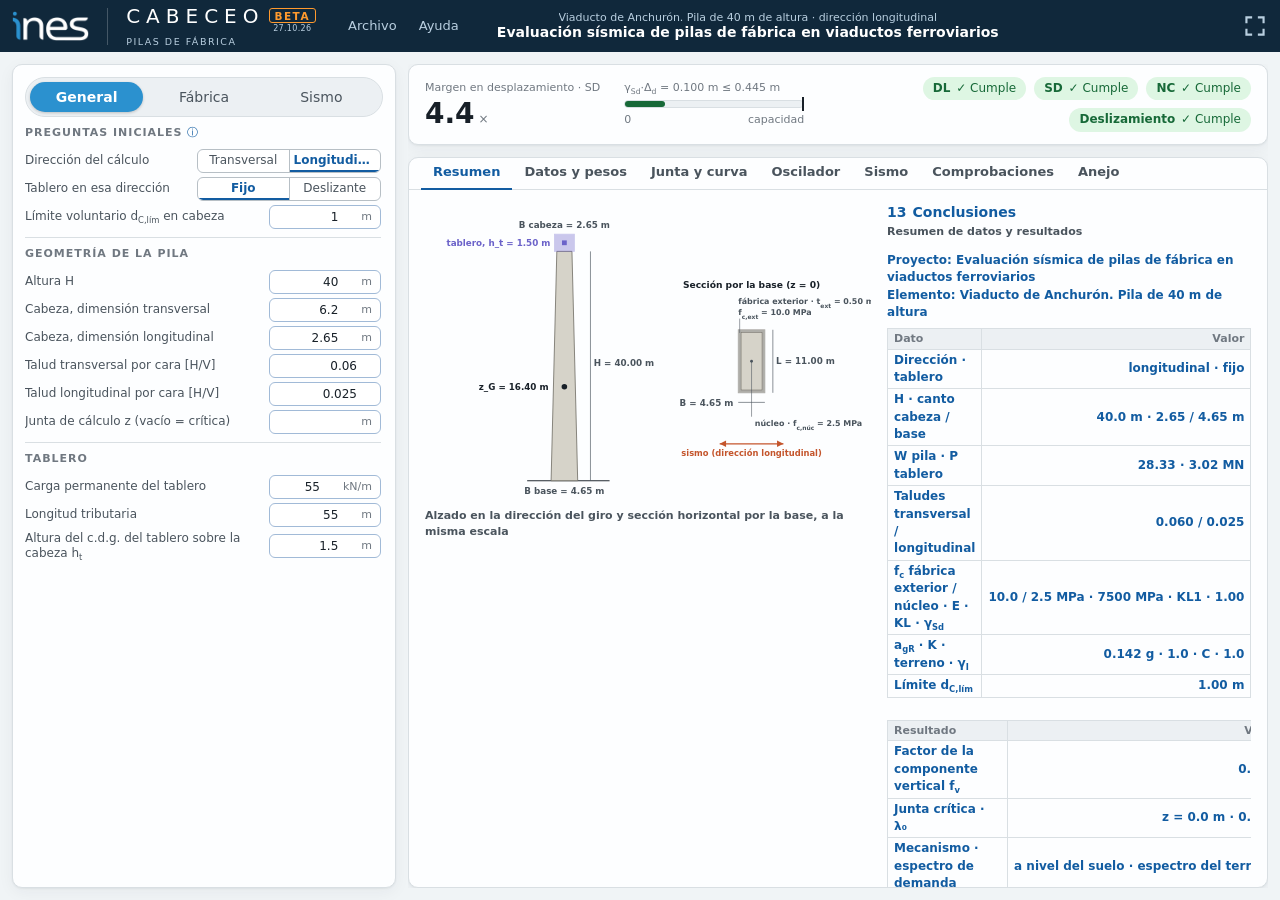
==== commit d91067fe: "Corrige las líneas principales de las gráficas que no se dibujaban (--accent sin definir) y añade pr" ====
--- a/cabeceo/index.html
+++ b/cabeceo/index.html
@@ -38,7 +38,7 @@
 :root{
   /* nombres antiguos de la app → tokens de la guía; colores propios de las figuras */
   --bg:var(--suelo); --paper:var(--hoja); --ink:var(--tinta); --muted:var(--tinta-2); --line:var(--linea); --soft:var(--hundido);
-  --accent-soft:var(--acento-suave); --brand:var(--acento); --band:var(--banda); --bad:var(--no); --amber:var(--atencion);
+  --accent:var(--acento); --accent-soft:var(--acento-suave); --brand:var(--acento); --band:var(--banda); --bad:var(--no); --amber:var(--atencion);
   --coral:#c4552c; --violet:#6b62c9; --sky:#2a9d6f; --pier:#d6d3c9; --pier-line:#6d6a62;
   --f-ui:var(--f); --f-math:"STIX Two Text","Cambria Math","Times New Roman",serif; --f-mono:var(--f);
 }
